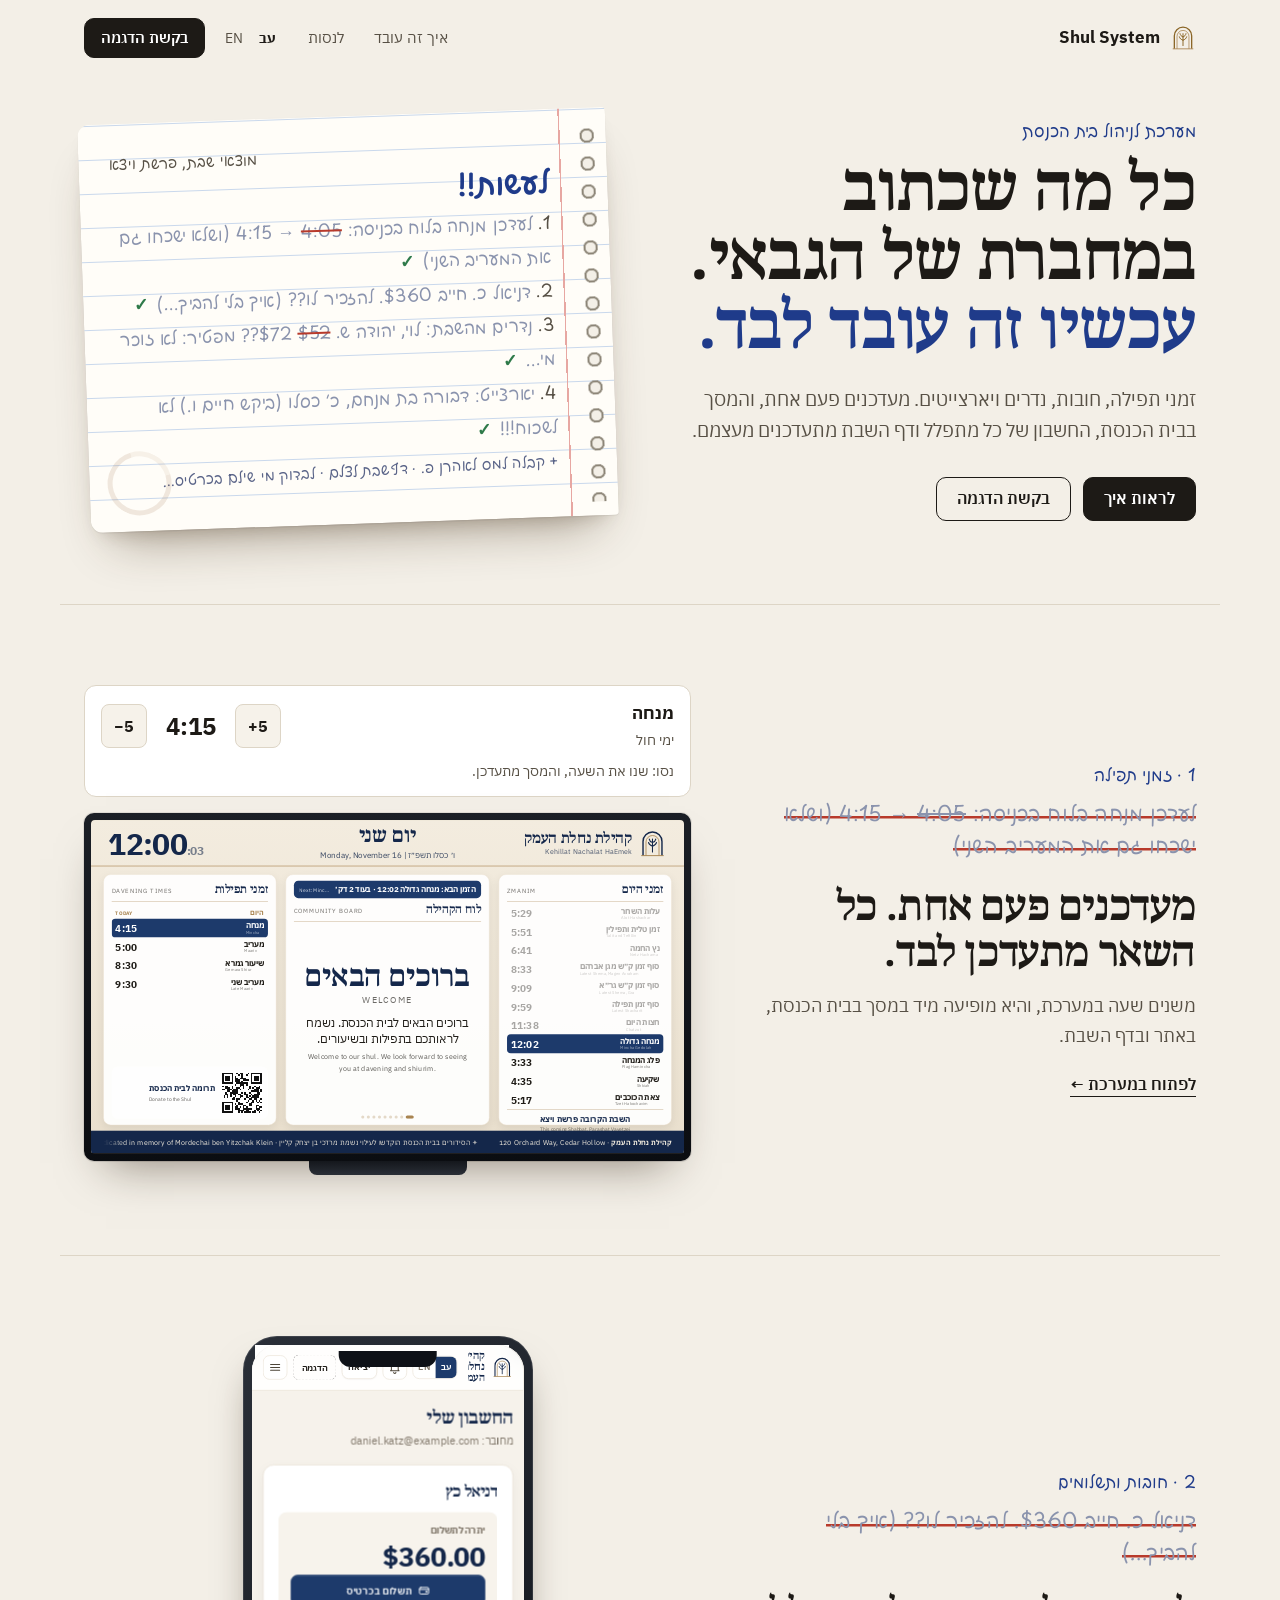
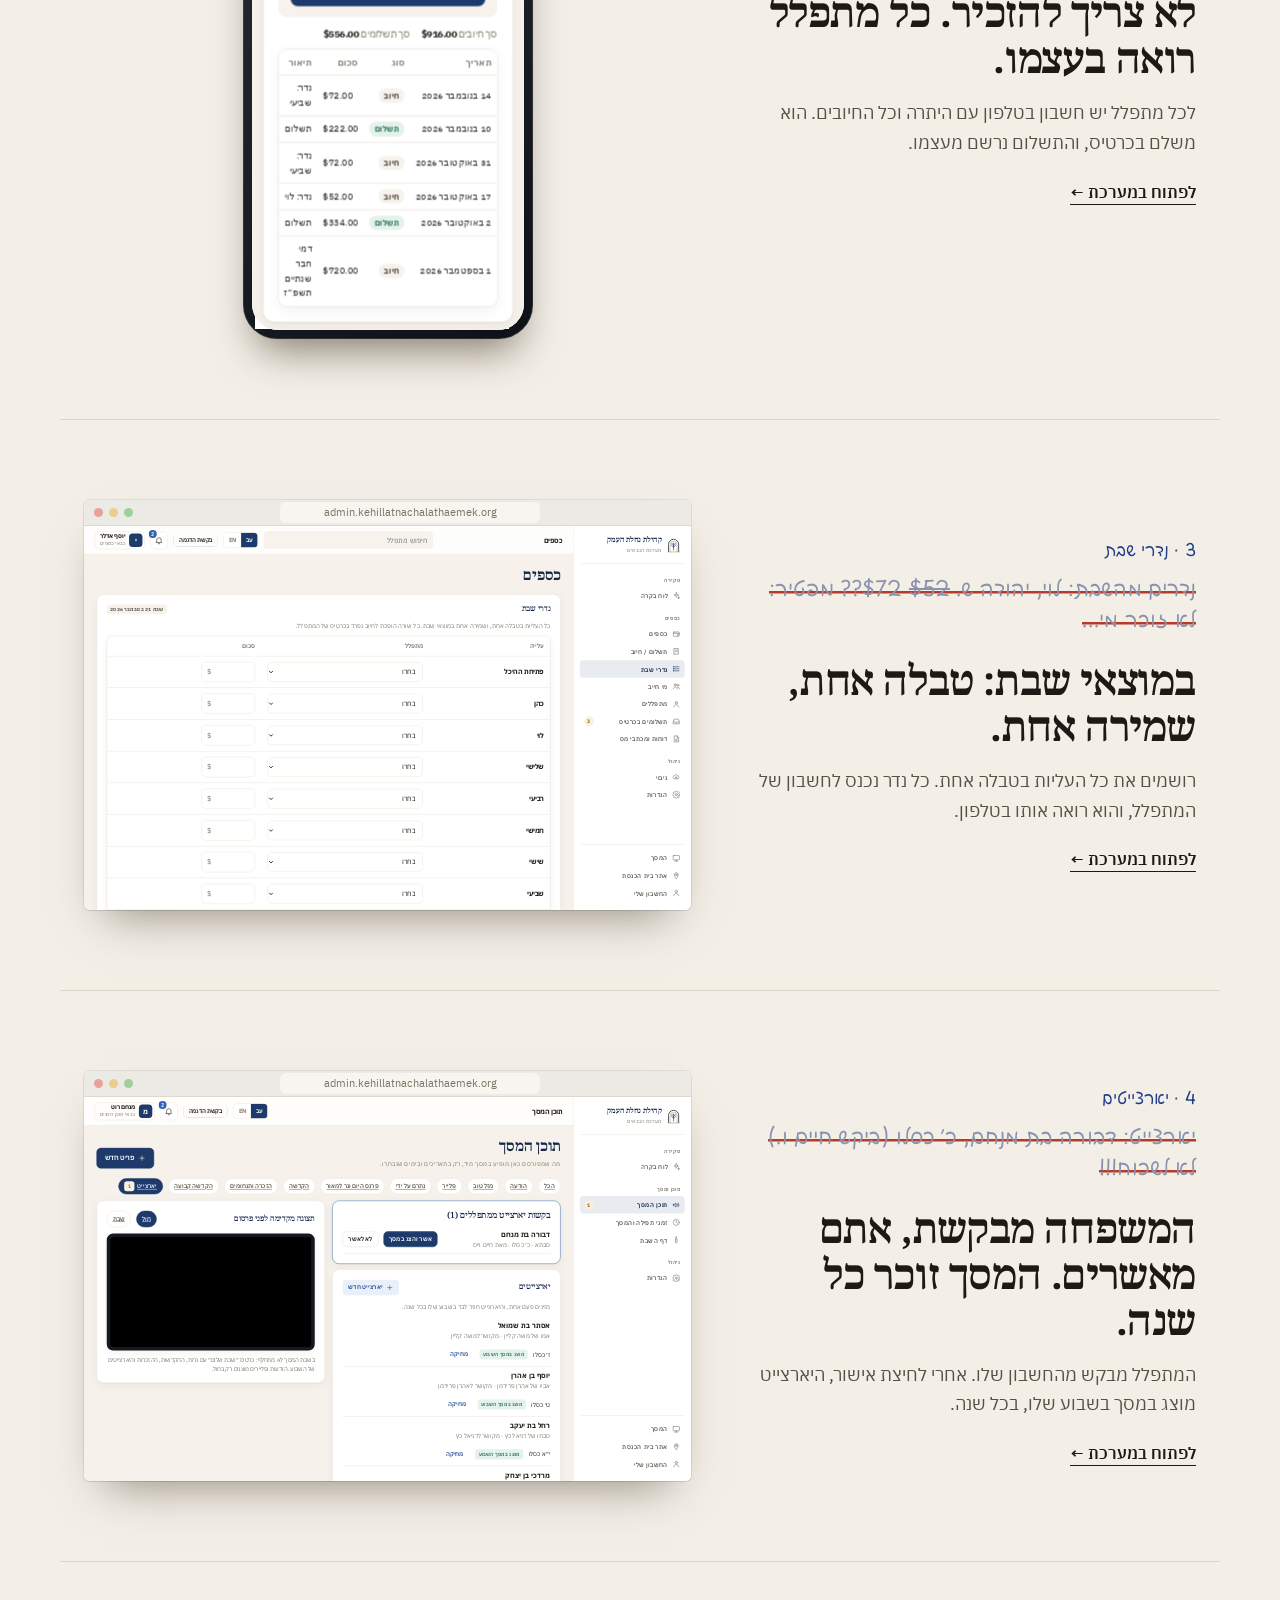
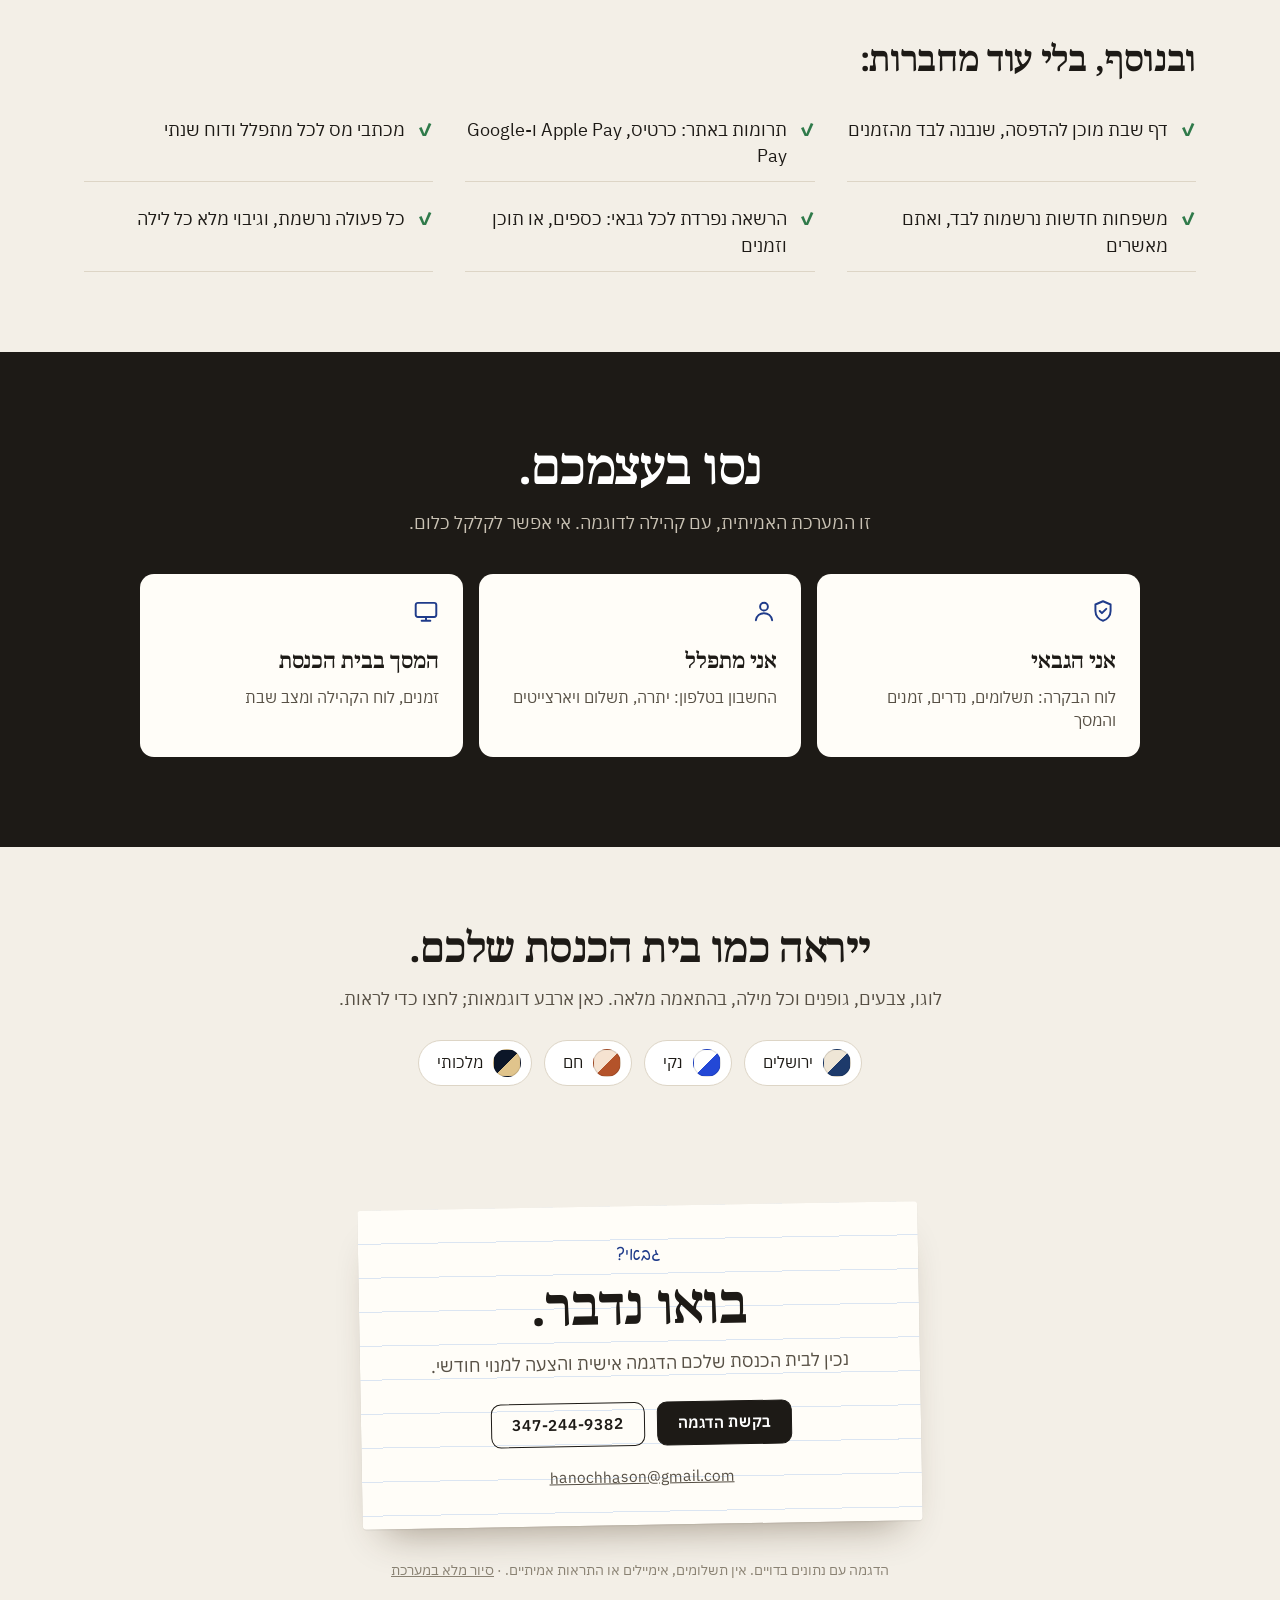
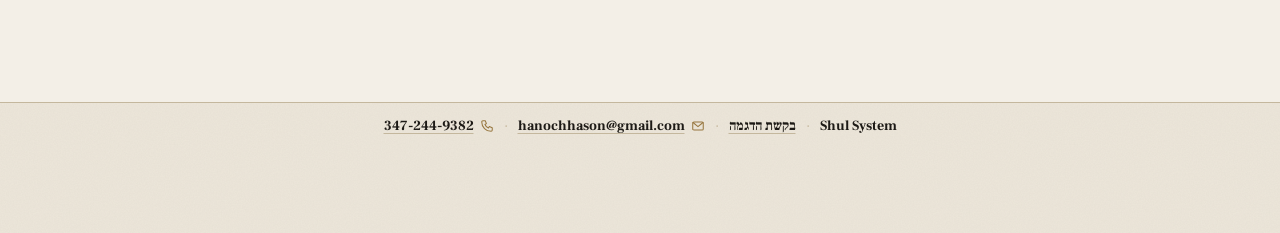
==== index.html @ 980cb2e7 "Simpler demo for a buyer: the gabbai's notebook - New home page (#/), replacing the board: the gabba" ====
<!doctype html>
<html lang="he" dir="rtl" data-theme="classic">
<head>
<meta charset="utf-8">
<meta name="viewport" content="width=device-width, initial-scale=1">
<title>Shul System | Shul management platform</title>
<meta name="description" content="Interactive demo of a shul management system: screen, davening times, Shabbat bulletin, donations, finance, members. Fictional data.">
<meta name="robots" content="noindex">
<link rel="icon" href="img/icon.svg" type="image/svg+xml">
<link rel="preconnect" href="https://fonts.googleapis.com">
<link rel="preconnect" href="https://fonts.gstatic.com" crossorigin>
<link href="https://fonts.googleapis.com/css2?family=Assistant:wght@300..800&family=Inter:wght@300..800&family=Bellefair&family=Frank+Ruhl+Libre:wght@400..800&family=Heebo:wght@300..800&family=Rubik:wght@400..800&family=IBM+Plex+Sans+Hebrew:wght@300;400;500;600;700&family=Noto+Serif+Hebrew:wght@400..800&family=Secular+One&family=Playpen+Sans+Hebrew:wght@400;600&family=Amatic+SC:wght@700&family=Karantina:wght@400;700&display=swap" rel="stylesheet">
<link rel="stylesheet" href="css/app.css">
<link rel="stylesheet" href="css/tv.css">
<link rel="stylesheet" href="css/experience.css">
<link rel="stylesheet" href="css/product.css">
<link rel="stylesheet" href="css/notebook.css">
<link rel="stylesheet" href="css/paper.css">
</head>
<body>
<div class="topstack">
  <header class="site-head" id="sitehead"></header>
</div>
<main id="app"></main>
<footer class="site-foot" id="sitefoot"></footer>
<div class="salesbar" id="salesbar"></div>
<div class="toasts" id="toasts" aria-live="polite"></div>
<div class="pushes" id="pushes" aria-live="polite"></div>
<div class="dock" id="dock" hidden></div>
<script src="js/core.js"></script>
<script src="js/seed.js"></script>
<script src="js/ui.js"></script>
<script src="js/presenter.js"></script>
<script src="js/sheet.js"></script>
<script src="js/tv.js"></script>
<script src="js/views-public.js"></script>
<script src="js/views-member.js"></script>
<script src="js/views-finance.js"></script>
<script src="js/views-gabbai.js"></script>
<script src="js/experience.js"></script>
<script src="js/notebook.js"></script>
<script>SHUL_UI.start();</script>
</body>
</html>
---- css/app.css ----
/* Shul system sales demo | one stylesheet, four example identities.
   The themes are only examples: every shul gets its own design.
   Colours, fonts, shapes and the TV look all come from the tokens below. */

/* ---- Jerusalem: warm stone, deep blue and brass, a modern serif for headings ---- */
:root, [data-theme="classic"] {
  --font-head: "Noto Serif Hebrew", "Frank Ruhl Libre", Georgia, serif;
  --font-body: "IBM Plex Sans Hebrew", "Assistant", "Segoe UI", Arial, sans-serif;
  --head-weight: 700;
  --head-track: -.01em;
  --radius-card: 16px;
  --radius-btn: 10px;
  --bg: #f6f2eb;
  --bg-tex: none;
  --hero: linear-gradient(180deg, #efe6d6 0%, #f6f2eb 100%);
  --hero-ink: #14274a;
  --hero-sub: #4d4639;
  --head-bg: rgba(255, 255, 255, .9);
  --head-ink: #14274a;
  --head-line: #e8e0d2;
  --surface: #ffffff;
  --surface-2: #f7f3ec;
  --ink: #1f1c17;
  --ink-soft: #4d4639;
  --muted: #80776a;
  --line: #ebe4d8;
  --primary: #1d3a6b;
  --primary-hover: #26487f;
  --on-primary: #ffffff;
  --title-ink: #14274a;
  --accent: #2f62b0;
  --accent-soft: #e9f0fa;
  --accent-ink: #224f94;
  --gold: #a88450;
  --gold-soft: #f4ecdd;
  --ok: #2f7a5a; --ok-soft: #e5f2eb;
  --warn: #96661a; --warn-soft: #faf0dc;
  --bad: #a3442b; --bad-soft: #f8e7e1;
  --shadow: 0 1px 2px rgba(40, 30, 10, .05), 0 6px 20px rgba(40, 30, 10, .05);
  --tv-font-head: "Noto Serif Hebrew", "Frank Ruhl Libre", Georgia, serif;
  --tv-bg: linear-gradient(180deg, #f3ecdf 0%, #e9dfcd 100%);
  --tv-tex: none;
  --tv-panel: rgba(255, 255, 255, .92);
  --tv-panel-border: 1px solid #e3d8c4;
  --tv-radius: 24px;
  --tv-ink: #1f1c17;
  --tv-head: #14274a;
  --tv-head-bg: transparent;
  --tv-head-ink: #14274a;
  --tv-accent: #2f62b0;
  --tv-hi: #1d3a6b;
  --tv-hi-ink: #ffffff;
  --tv-foot-bg: #14274a;
  --tv-foot-ink: #f3ecdf;
  color-scheme: light;
}

/* ---- Clear: crisp white, one strong blue, tight modern sans ---- */
[data-theme="modern"] {
  --font-head: "IBM Plex Sans Hebrew", "Heebo", Arial, sans-serif;
  --font-body: "IBM Plex Sans Hebrew", "Heebo", Arial, sans-serif;
  --head-weight: 700;
  --head-track: -.025em;
  --radius-card: 14px;
  --radius-btn: 10px;
  --bg: #f5f6f8;
  --bg-tex: none;
  --hero: #ffffff;
  --hero-ink: #0d1424;
  --hero-sub: #4b5468;
  --head-bg: rgba(255, 255, 255, .92);
  --head-ink: #0d1424;
  --head-line: #e6e8ee;
  --surface: #ffffff;
  --surface-2: #f3f5f9;
  --ink: #111827;
  --ink-soft: #374151;
  --muted: #6b7280;
  --line: #e5e7eb;
  --primary: #2348d6;
  --primary-hover: #3159ea;
  --on-primary: #ffffff;
  --title-ink: #0d1424;
  --accent: #2348d6;
  --accent-soft: #eef2fe;
  --accent-ink: #1d3cb8;
  --gold: #2348d6;
  --gold-soft: #eef2fe;
  --ok: #157f54; --ok-soft: #e7f6ef;
  --warn: #9a6100; --warn-soft: #fff4dd;
  --bad: #c03a2b; --bad-soft: #fdecea;
  --shadow: 0 1px 2px rgba(16, 24, 40, .05), 0 4px 14px rgba(16, 24, 40, .04);
  --tv-font-head: "IBM Plex Sans Hebrew", Arial, sans-serif;
  --tv-bg: #f3f5f9;
  --tv-tex: none;
  --tv-panel: #ffffff;
  --tv-panel-border: 1px solid #e5e7eb;
  --tv-radius: 22px;
  --tv-ink: #111827;
  --tv-head: #0d1424;
  --tv-head-bg: #ffffff;
  --tv-head-ink: #0d1424;
  --tv-accent: #2348d6;
  --tv-hi: #2348d6;
  --tv-hi-ink: #ffffff;
  --tv-foot-bg: #0d1424;
  --tv-foot-ink: #ffffff;
  color-scheme: light;
}

/* ---- Warm: sand and clay, rounded display headings, pill buttons ---- */
[data-theme="warm"] {
  --font-head: "Secular One", "Rubik", Arial, sans-serif;
  --font-body: "IBM Plex Sans Hebrew", "Rubik", Arial, sans-serif;
  --head-weight: 400;
  --head-track: 0;
  --radius-card: 22px;
  --radius-btn: 999px;
  --bg: #faf5ef;
  --bg-tex: none;
  --hero: linear-gradient(135deg, #f6e3d1 0%, #f1d2bb 100%);
  --hero-ink: #4a1f0e;
  --hero-sub: #6b4a3b;
  --head-bg: rgba(255, 251, 246, .92);
  --head-ink: #4a1f0e;
  --head-line: #efdfd0;
  --surface: #fffbf7;
  --surface-2: #f8ede2;
  --ink: #2b1d16;
  --ink-soft: #4f3a2f;
  --muted: #8a7062;
  --line: #f0e1d3;
  --primary: #b4532a;
  --primary-hover: #c66436;
  --on-primary: #ffffff;
  --title-ink: #4a1f0e;
  --accent: #c66436;
  --accent-soft: #fbe8da;
  --accent-ink: #9c4420;
  --gold: #d69a55;
  --gold-soft: #fbeedb;
  --ok: #3b7a4a; --ok-soft: #e7f2e6;
  --warn: #9a6416; --warn-soft: #fcf0d9;
  --bad: #a1391f; --bad-soft: #fae4dc;
  --shadow: 0 2px 6px rgba(110, 55, 20, .05), 0 12px 28px rgba(110, 55, 20, .07);
  --tv-font-head: "Secular One", "Rubik", Arial, sans-serif;
  --tv-bg: linear-gradient(180deg, #fbf0e6 0%, #f3dcc8 100%);
  --tv-tex: none;
  --tv-panel: #fffbf7;
  --tv-panel-border: 0 solid transparent;
  --tv-radius: 30px;
  --tv-ink: #2b1d16;
  --tv-head: #4a1f0e;
  --tv-head-bg: linear-gradient(100deg, #a54a25 0%, #c66436 100%);
  --tv-head-ink: #ffffff;
  --tv-accent: #c66436;
  --tv-hi: #b4532a;
  --tv-hi-ink: #ffffff;
  --tv-foot-bg: #4a1f0e;
  --tv-foot-ink: #fbf0e6;
  color-scheme: light;
}

/* ---- Royal: deep navy and champagne, an elegant serif ---- */
[data-theme="royal"] {
  --font-head: "Noto Serif Hebrew", "Bellefair", Georgia, serif;
  --font-body: "IBM Plex Sans Hebrew", "Assistant", Arial, sans-serif;
  --head-weight: 500;
  --head-track: 0;
  --radius-card: 12px;
  --radius-btn: 8px;
  --bg: #0c1628;
  --bg-tex: none;
  --hero: radial-gradient(900px 480px at 70% -10%, #1c3159 0%, #0e1b31 60%, #0b1527 100%);
  --hero-ink: #f1e3c1;
  --hero-sub: #cfd3dc;
  --head-bg: rgba(10, 19, 35, .94);
  --head-ink: #f1e3c1;
  --head-line: rgba(224, 196, 140, .25);
  --surface: #121f36;
  --surface-2: #172742;
  --ink: #eef0f4;
  --ink-soft: #cfd3dc;
  --muted: #9aa3b5;
  --line: #22334f;
  --primary: #e0c48c;
  --primary-hover: #ebd3a3;
  --on-primary: #0c1628;
  --title-ink: #f1e3c1;
  --accent: #e0c48c;
  --accent-soft: #1d2a42;
  --accent-ink: #ecd6a6;
  --gold: #e0c48c;
  --gold-soft: #1d2a42;
  --ok: #8fd4b2; --ok-soft: #15332b;
  --warn: #ecc77c; --warn-soft: #362d1b;
  --bad: #eaa98d; --bad-soft: #3a2822;
  --shadow: 0 1px 0 rgba(224, 196, 140, .08), 0 12px 30px rgba(0, 0, 0, .3);
  --tv-font-head: "Noto Serif Hebrew", Georgia, serif;
  --tv-bg: radial-gradient(1400px 800px at 50% -10%, #1c3159 0%, #0c182c 60%, #070f1d 100%);
  --tv-tex: none;
  --tv-panel: rgba(18, 31, 54, .88);
  --tv-panel-border: 1px solid rgba(224, 196, 140, .35);
  --tv-radius: 14px;
  --tv-ink: #eef0f4;
  --tv-head: #f1e3c1;
  --tv-head-bg: transparent;
  --tv-head-ink: #f1e3c1;
  --tv-accent: #e0c48c;
  --tv-hi: #e0c48c;
  --tv-hi-ink: #0c1628;
  --tv-foot-bg: #070f1d;
  --tv-foot-ink: #f1e3c1;
  color-scheme: dark;
}

* { box-sizing: border-box; }
html { -webkit-text-size-adjust: 100%; }
body {
  margin: 0; color: var(--ink); background: var(--bg) var(--bg-tex);
  font-family: var(--font-body); font-size: 16px; line-height: 1.55;
}
h1, h2, h3, .display { font-family: var(--font-head); font-weight: var(--head-weight); letter-spacing: var(--head-track); color: var(--title-ink); line-height: 1.2; margin: 0 0 .4em; }
h1 { font-size: clamp(28px, 4vw, 42px); }
h2 { font-size: clamp(22px, 2.6vw, 28px); }
h3 { font-size: 19px; }
a { color: var(--accent-ink); }
p { margin: 0 0 .8em; }
.muted { color: var(--muted); }
.small { font-size: 14px; }
.tiny { font-size: 12.5px; }
.num { font-variant-numeric: tabular-nums; direction: ltr; unicode-bidi: isolate; }
.hidden { display: none !important; }
.wrap { max-width: 1160px; margin: 0 auto; padding: 0 16px; }
.row { display: flex; gap: 12px; align-items: center; flex-wrap: wrap; }
.row.between { justify-content: space-between; }
.stack > * + * { margin-top: 12px; }
.grid { display: grid; gap: 16px; }
.g2 { grid-template-columns: repeat(auto-fit, minmax(300px, 1fr)); }
.g3 { grid-template-columns: repeat(auto-fit, minmax(240px, 1fr)); }
.g4 { grid-template-columns: repeat(auto-fit, minmax(200px, 1fr)); }
.spacer { flex: 1; }
.gold-line { height: 1px; background: linear-gradient(90deg, transparent, var(--gold), transparent); border: 0; margin: 18px 0; }

/* ---------- demo bar (demo navigation only) ---------- */
.topstack { position: sticky; top: 0; z-index: 60; }
.demobar {
  position: relative; background: #13161b; color: #e9edf2;
  font-size: 13.5px; border-bottom: 1px solid #2a2f37;
}
.demobar .wrap { display: flex; align-items: center; gap: 10px; flex-wrap: wrap; padding-top: 6px; padding-bottom: 6px; }
.demobar .tag { background: #f2c14e; color: #1d1a12; font-weight: 800; letter-spacing: .06em; padding: 2px 8px; border-radius: 6px; font-size: 12px; }
.demobar select, .demobar button {
  font: inherit; color: #e9edf2; background: #232831; border: 1px solid #3a414c; border-radius: 8px; padding: 4px 8px; cursor: pointer;
}
.demobar button:hover, .demobar select:hover { border-color: #6f7a89; }
.demobar .swatches { display: flex; gap: 6px; }
.demobar .sw { width: 22px; height: 22px; border-radius: 50%; border: 2px solid #3a414c; padding: 0; }
.demobar .sw[aria-pressed="true"] { border-color: #f2c14e; box-shadow: 0 0 0 2px rgba(242, 193, 78, .35); }
.demobar .custom { color: #f2c14e; background: transparent; border: 1px dashed #6b5a2c; }
.demobar label { display: flex; align-items: center; gap: 6px; color: #aab4c0; }
@media (max-width: 700px) { .demobar .hide-sm { display: none; } }

/* ---------- site header ---------- */
.site-head { background: var(--head-bg); border-bottom: 1px solid var(--head-line); position: relative; backdrop-filter: blur(8px); }
.site-head .wrap { display: flex; align-items: center; gap: 14px; min-height: 64px; }
.brand { display: flex; align-items: center; gap: 10px; text-decoration: none; color: var(--head-ink); }
.brand svg { width: 40px; height: 40px; flex: none; }
.brand b { font-family: var(--font-head); font-weight: var(--head-weight); font-size: 20px; display: block; line-height: 1.1; }
.brand small { display: block; color: var(--muted); font-size: 12px; letter-spacing: .02em; }
.nav { display: flex; gap: 4px; flex-wrap: wrap; }
.nav a { text-decoration: none; color: var(--ink-soft); padding: 8px 10px; border-radius: 10px; font-weight: 600; font-size: 15px; }
.nav a:hover, .nav a.on { background: var(--accent-soft); color: var(--accent-ink); }
.lang { display: inline-flex; border: 1px solid var(--line); border-radius: 999px; overflow: hidden; background: var(--surface); }
.lang button { border: 0; background: transparent; padding: 6px 11px; font: inherit; font-weight: 700; font-size: 13px; color: var(--muted); cursor: pointer; }
.lang button[aria-pressed="true"] { background: var(--primary); color: var(--on-primary); }
.menu-btn { display: none; }
.site-head .btn { white-space: nowrap; }
@media (max-width: 1180px) {
  .site-head .nav { display: none; position: absolute; top: 64px; inset-inline: 0; background: var(--surface); flex-direction: column; padding: 10px 16px; border-bottom: 1px solid var(--line); }
  .site-head.open .nav { display: flex; }
  .menu-btn { display: inline-flex; }
  .brand small { display: none; }
}
@media (max-width: 520px) { .brand b { font-size: 16px; } .brand svg { width: 32px; height: 32px; } .site-head .wrap { gap: 8px; } .site-head .btn.sm { padding: 5px 8px; } }

/* ---------- buttons, chips, badges ---------- */
.btn {
  display: inline-flex; align-items: center; justify-content: center; gap: 8px; font: inherit; font-weight: 700; font-size: 15px;
  border-radius: var(--radius-btn); padding: 10px 18px; border: 1px solid var(--line); background: var(--surface); color: var(--ink);
  cursor: pointer; text-decoration: none; transition: background .15s, border-color .15s, transform .05s; min-height: 42px;
}
.btn:hover { border-color: var(--accent); }
.btn:active { transform: translateY(1px); }
.btn.primary { background: var(--primary); border-color: var(--primary); color: var(--on-primary); }
.btn.primary:hover { background: var(--primary-hover); }
.btn.accent { background: var(--accent); border-color: var(--accent); color: #fff; }
.btn.soft { background: var(--accent-soft); border-color: transparent; color: var(--accent-ink); }
.btn.ghost { background: transparent; border-color: transparent; color: var(--accent-ink); }
.btn.ghost:hover { background: var(--accent-soft); }
.btn.warn { color: var(--bad); }
.btn.sm { min-height: 32px; padding: 5px 11px; font-size: 13.5px; border-radius: var(--radius-btn); }
.btn.lg { min-height: 56px; padding: 14px 22px; font-size: 17px; border-radius: var(--radius-btn); }
.btn.block { width: 100%; }
.btn[disabled] { opacity: .5; cursor: not-allowed; }
.icon-btn { width: 40px; height: 40px; border-radius: 12px; border: 1px solid var(--line); background: var(--surface); display: inline-grid; place-items: center; cursor: pointer; color: var(--ink-soft); position: relative; }
.icon-btn svg { width: 20px; height: 20px; }
.icon-btn .dot { position: absolute; top: -4px; inset-inline-end: -4px; background: var(--accent); color: #fff; border-radius: 999px; font-size: 11px; font-weight: 800; min-width: 18px; height: 18px; display: grid; place-items: center; padding: 0 4px; }
.chip { display: inline-flex; align-items: center; gap: 6px; border: 1px solid var(--line); background: var(--surface); padding: 6px 12px; border-radius: 999px; font: inherit; font-size: 14px; font-weight: 600; color: var(--ink-soft); cursor: pointer; }
.chip[aria-pressed="true"], .chip.on { background: var(--primary); color: var(--on-primary); border-color: var(--primary); }
.badge { display: inline-block; padding: 2px 9px; border-radius: 999px; font-size: 12.5px; font-weight: 700; background: var(--surface-2); color: var(--ink-soft); border: 1px solid var(--line); white-space: nowrap; }
.badge.ok { background: var(--ok-soft); color: var(--ok); border-color: transparent; }
.badge.warn { background: var(--warn-soft); color: var(--warn); border-color: transparent; }
.badge.bad { background: var(--bad-soft); color: var(--bad); border-color: transparent; }
.badge.accent { background: var(--accent-soft); color: var(--accent-ink); border-color: transparent; }

/* ---------- cards, tiles ---------- */
.card { background: var(--surface); border: 1px solid var(--line); border-radius: var(--radius-card); padding: 20px; box-shadow: var(--shadow); }
.card.flat { box-shadow: none; }
.card h3 { margin-bottom: .5em; }
.card-head { display: flex; align-items: center; justify-content: space-between; gap: 10px; margin-bottom: 12px; flex-wrap: wrap; }
.card-head h2, .card-head h3 { margin: 0; }
.eyebrow { text-transform: uppercase; letter-spacing: .14em; font-size: 12px; font-weight: 800; color: var(--gold); }
.tile { display: flex; gap: 14px; align-items: flex-start; text-decoration: none; color: inherit; background: var(--surface); border: 1px solid var(--line); border-radius: var(--radius-card); padding: 18px; box-shadow: var(--shadow); transition: border-color .15s, transform .15s; cursor: pointer; }
.tile:hover { border-color: var(--accent); transform: translateY(-2px); }
.tile .ic { width: 46px; height: 46px; border-radius: 14px; background: var(--accent-soft); color: var(--accent-ink); display: grid; place-items: center; flex: none; }
.tile .ic svg { width: 24px; height: 24px; }
.tile b { display: block; font-size: 17px; color: var(--title-ink); }
.tile span { color: var(--muted); font-size: 14px; }
.tile .count { margin-inline-start: auto; }
.stat { background: var(--surface); border: 1px solid var(--line); border-radius: var(--radius-card); padding: 16px; }
.stat .k { color: var(--muted); font-size: 13.5px; font-weight: 600; }
.stat .v { font-size: 28px; font-weight: 800; color: var(--title-ink); font-variant-numeric: tabular-nums; }
.alert { display: flex; gap: 12px; align-items: center; border-radius: 14px; padding: 12px 14px; background: var(--accent-soft); color: var(--accent-ink); border: 1px solid transparent; flex-wrap: wrap; }
.alert.warn { background: var(--warn-soft); color: var(--warn); }
.alert.ok { background: var(--ok-soft); color: var(--ok); }
.alert b { font-weight: 800; }

/* ---------- forms ---------- */
.field { display: flex; flex-direction: column; gap: 5px; }
.field > span, .field > label { font-weight: 700; font-size: 14px; color: var(--ink-soft); }
input, select, textarea {
  font: inherit; color: var(--ink); background: var(--surface); border: 1px solid var(--line); border-radius: 11px; padding: 10px 12px; min-height: 44px; width: 100%;
}
textarea { min-height: 90px; resize: vertical; }
input:focus, select:focus, textarea:focus, .btn:focus-visible, .chip:focus-visible { outline: 2px solid var(--accent); outline-offset: 1px; border-color: var(--accent); }
input[type="checkbox"], input[type="radio"] { width: 18px; height: 18px; min-height: 0; accent-color: var(--primary); }
input[type="range"] { padding: 0; min-height: 0; accent-color: var(--primary); }
.check { display: flex; gap: 10px; align-items: flex-start; font-size: 15px; cursor: pointer; }
.check input { margin-top: 3px; flex: none; }
.form-grid { display: grid; grid-template-columns: repeat(auto-fit, minmax(200px, 1fr)); gap: 12px; }
.err { color: var(--bad); font-size: 14px; font-weight: 600; }
.ltr { direction: ltr; text-align: left; }

/* ---------- tables ---------- */
.table-wrap { overflow-x: auto; border: 1px solid var(--line); border-radius: 14px; background: var(--surface); }
table { width: 100%; border-collapse: collapse; font-size: 15px; }
th, td { padding: 10px 12px; text-align: start; border-bottom: 1px solid var(--line); vertical-align: middle; }
th { font-size: 13px; color: var(--muted); font-weight: 700; background: var(--surface-2); white-space: nowrap; }
tr:last-child td { border-bottom: 0; }
tr.click { cursor: pointer; }
tr.click:hover td { background: var(--accent-soft); }
tr.voided td { color: var(--muted); text-decoration: line-through; }
.amt-pos { color: var(--ok); font-weight: 700; }
.amt-neg { color: var(--ink); font-weight: 700; }

/* ---------- tabs ---------- */
.tabs { display: flex; gap: 6px; flex-wrap: wrap; border-bottom: 1px solid var(--line); margin-bottom: 18px; }
.tabs a, .tabs button { border: 0; background: transparent; font: inherit; font-weight: 700; color: var(--muted); padding: 10px 14px; border-bottom: 3px solid transparent; text-decoration: none; cursor: pointer; }
.tabs .on { color: var(--title-ink); border-bottom-color: var(--accent); }

/* ---------- page parts ---------- */
main { min-height: 70vh; }
.page { padding-top: 28px; padding-bottom: 60px; }
.page-head { display: flex; align-items: flex-end; justify-content: space-between; gap: 12px; flex-wrap: wrap; margin-bottom: 18px; }
.page-head h1 { margin: 0; }
.crumbs { font-size: 14px; color: var(--muted); margin-bottom: 4px; }
.crumbs a { color: var(--muted); }
.hero { background: var(--hero); border-bottom: 1px solid var(--line); position: relative; overflow: hidden; }
.hero::after { content: ""; position: absolute; inset: 0; background: var(--bg-tex); opacity: .9; pointer-events: none; }
.hero .wrap { position: relative; z-index: 1; padding-top: 64px; padding-bottom: 64px; display: grid; grid-template-columns: 1.3fr 1fr; gap: 32px; align-items: center; }
.hero h1 { font-size: clamp(32px, 5vw, 56px); color: var(--hero-ink); }
.hero .eyebrow { color: var(--hero-ink); opacity: .8; }
.hero .hero-meta { color: var(--hero-sub); }
.hero .lead { font-size: 19px; color: var(--hero-sub); max-width: 36em; }
@media (max-width: 860px) { .hero .wrap { grid-template-columns: 1fr; padding-top: 40px; padding-bottom: 40px; } }
.section { padding: 48px 0; }
.section-title { text-align: center; margin-bottom: 26px; }
.custom-band { background: var(--primary); color: var(--on-primary); border-radius: var(--radius-card); padding: 28px; display: grid; grid-template-columns: auto 1fr auto; gap: 22px; align-items: center; }
.custom-band h2 { color: var(--on-primary); margin: 0 0 6px; }
.custom-band p { margin: 0; opacity: .92; }
.custom-band .ic { width: 64px; height: 64px; border-radius: 18px; background: rgba(255, 255, 255, .12); display: grid; place-items: center; }
.custom-band .ic svg { width: 34px; height: 34px; }
.custom-band .en { opacity: .8; font-size: 15px; margin-top: 6px; }
.custom-band .btn { background: var(--surface); color: var(--primary); border-color: transparent; }
@media (max-width: 760px) { .custom-band { grid-template-columns: 1fr; } }
.timecard { background: var(--surface); border: 1px solid var(--line); border-radius: var(--radius-card); padding: 22px; box-shadow: var(--shadow); }
.timecard .tline { display: flex; justify-content: space-between; padding: 9px 0; border-bottom: 1px dashed var(--line); font-size: 16px; }
.timecard .tline:last-child { border-bottom: 0; }
.timecard .tline b { font-variant-numeric: tabular-nums; }
.timecard .big { text-align: center; padding: 6px 0 14px; }
.timecard .big .v { font-size: 40px; font-weight: var(--head-weight); color: var(--title-ink); font-family: var(--font-head); }
.site-foot { border-top: 1px solid var(--line); background: var(--surface); padding: 28px 0; color: var(--muted); font-size: 14px; }
.site-foot .wrap { display: flex; gap: 16px; justify-content: space-between; flex-wrap: wrap; align-items: center; }

/* ---------- modal, toast, push, bell ---------- */
.modal-back { position: fixed; inset: 0; background: rgba(10, 16, 24, .5); z-index: 200; display: grid; place-items: center; padding: 16px; animation: fade .15s; }
.modal { background: var(--surface); color: var(--ink); border-radius: var(--radius-card); max-width: 560px; width: 100%; max-height: calc(100vh - 32px); overflow: auto; padding: 24px; box-shadow: 0 30px 80px rgba(0, 0, 0, .35); }
.modal.wide { max-width: 820px; }
.modal h2 { margin-top: 0; }
.modal .actions { display: flex; gap: 10px; justify-content: flex-end; margin-top: 18px; flex-wrap: wrap; }
@keyframes fade { from { opacity: 0; } to { opacity: 1; } }
.toasts { position: fixed; bottom: 18px; inset-inline-start: 50%; transform: translateX(-50%); z-index: 300; display: flex; flex-direction: column; gap: 8px; align-items: center; width: min(560px, calc(100% - 32px)); }
[dir="rtl"] .toasts { transform: translateX(50%); }
.toast { background: #1b222c; color: #f3f6f9; border-radius: 14px; padding: 12px 16px; display: flex; gap: 12px; align-items: center; box-shadow: 0 12px 30px rgba(0, 0, 0, .3); animation: up .2s; width: 100%; }
.toast button { background: transparent; color: #9fd0f5; border: 0; font: inherit; font-weight: 800; cursor: pointer; padding: 4px 6px; }
@keyframes up { from { transform: translateY(10px); opacity: 0; } to { transform: none; opacity: 1; } }
.pushes { position: fixed; top: 110px; inset-inline-end: 16px; z-index: 310; display: flex; flex-direction: column; gap: 10px; width: min(360px, calc(100% - 32px)); }
.push { background: rgba(250, 250, 252, .97); color: #1b1f25; border-radius: 18px; padding: 12px 14px; box-shadow: 0 16px 40px rgba(0, 0, 0, .25); display: grid; grid-template-columns: 38px 1fr; gap: 10px; animation: slide .3s; border: 1px solid rgba(0, 0, 0, .06); }
.push .app { width: 38px; height: 38px; border-radius: 10px; background: #0e2c4c; display: grid; place-items: center; }
.push .app svg { width: 26px; height: 26px; }
.push .t { font-weight: 800; font-size: 14px; display: flex; justify-content: space-between; gap: 8px; }
.push .t small { font-weight: 600; color: #7a808a; }
.push .b { font-size: 14px; }
.push .who { font-size: 11.5px; color: #7a808a; margin-top: 2px; }
@keyframes slide { from { transform: translateY(-16px); opacity: 0; } to { transform: none; opacity: 1; } }
.bellpop { position: absolute; top: 48px; inset-inline-end: 0; width: min(360px, 92vw); background: var(--surface); border: 1px solid var(--line); border-radius: 16px; box-shadow: var(--shadow); z-index: 80; padding: 10px; }
.bellpop .it { padding: 10px; border-radius: 10px; font-size: 14.5px; display: flex; gap: 10px; }
.bellpop .it.unread { background: var(--accent-soft); }
.bellpop .it time { color: var(--muted); font-size: 12px; display: block; }
.rel { position: relative; }

/* ---------- finance specifics ---------- */
.member-pick { max-height: 260px; overflow: auto; border: 1px solid var(--line); border-radius: 12px; }
.member-pick button { display: flex; justify-content: space-between; width: 100%; border: 0; border-bottom: 1px solid var(--line); background: var(--surface); padding: 10px 12px; font: inherit; cursor: pointer; text-align: start; color: var(--ink); }
.member-pick button:hover, .member-pick button.on { background: var(--accent-soft); }
.balbox { display: flex; gap: 14px; align-items: center; background: var(--surface-2); border-radius: 14px; padding: 12px 16px; flex-wrap: wrap; }
.balbox .arrow { color: var(--muted); }
.balbox b { font-size: 22px; font-variant-numeric: tabular-nums; }
.credit { color: var(--ok); font-weight: 800; }
.big-actions { display: grid; grid-template-columns: repeat(auto-fit, minmax(200px, 1fr)); gap: 12px; }
.big-actions .btn { min-height: 84px; font-size: 18px; flex-direction: column; gap: 6px; }
.big-actions .btn svg { width: 28px; height: 28px; }

/* ---------- donate ---------- */
.donate-wrap { max-width: 640px; margin: 0 auto; }
.amounts { display: grid; grid-template-columns: repeat(4, 1fr); gap: 10px; }
.amounts .chip { justify-content: center; padding: 14px 6px; font-size: 18px; font-weight: 800; border-radius: 14px; }
.wallets { display: grid; grid-template-columns: 1fr 1fr; gap: 10px; }
.wallet-btn { min-height: 50px; border-radius: 12px; border: 0; font: inherit; font-weight: 700; font-size: 17px; cursor: pointer; display: flex; align-items: center; justify-content: center; gap: 6px; }
.wallet-btn.apple { background: #000; color: #fff; }
.wallet-btn.google { background: #fff; color: #3c4043; border: 1px solid #dadce0; }
.divider { display: flex; align-items: center; gap: 10px; color: var(--muted); font-size: 13px; margin: 14px 0; }
.divider::before, .divider::after { content: ""; flex: 1; height: 1px; background: var(--line); }
.lock { display: flex; gap: 8px; align-items: center; color: var(--muted); font-size: 13.5px; }
.lock svg { width: 16px; height: 16px; flex: none; }
.paysheet { position: fixed; inset: 0; z-index: 250; background: rgba(0, 0, 0, .45); display: flex; align-items: flex-end; justify-content: center; }
.paysheet .sheet { background: #f2f2f7; color: #111; width: min(440px, 100%); border-radius: 18px 18px 0 0; padding: 18px; animation: up .25s; }
.paysheet .sheet .line { display: flex; justify-content: space-between; padding: 10px 0; border-bottom: 1px solid #ddd; font-size: 15px; }

/* ---------- Shabbat sheet (printable) ---------- */
.sheet-page { width: 100%; max-width: 560px; aspect-ratio: 8.5 / 11; margin: 0 auto; background: #fffdf8; color: #1f1b14; border: 1px solid #e2d7c2; box-shadow: var(--shadow); position: relative; padding: 5.5cqw 7cqw; display: flex; flex-direction: column; font-family: "Frank Ruhl Libre", Georgia, serif; overflow: hidden; container-type: inline-size; }
.sheet-wrap { container-type: inline-size; width: 100%; max-width: 560px; margin: 0 auto; }
.sheet-page::before { content: ""; position: absolute; inset: 2.4cqw; border: 1px solid #c9ad7a; border-radius: 4px; pointer-events: none; }
.sheet-page::after { content: ""; position: absolute; inset: 3.3cqw; border: 1px solid rgba(201, 173, 122, .45); border-radius: 3px; pointer-events: none; }
.sheet-page.clean::before, .sheet-page.clean::after { display: none; }
.sheet-page .sh-top { text-align: center; }
.sheet-page .sh-top svg { width: 7cqw; height: 7cqw; }
.sheet-page .sh-shul { font-size: 2.4cqw; letter-spacing: .04em; color: #6b5a3c; }
.sheet-page .sh-title { font-size: 5.6cqw; font-weight: 700; color: #0e2c4c; margin: 0; line-height: 1.15; }
.sheet-page .sh-par { font-size: 2.6cqw; color: #6b5a3c; line-height: 1.35; }
.sheet-page .sh-day { margin-top: 2cqw; font-weight: 700; color: #0e2c4c; border-bottom: 1px solid #c9ad7a; padding-bottom: .4cqw; font-size: 2.8cqw; display: flex; justify-content: space-between; }
.sheet-page .sh-row { display: flex; justify-content: space-between; align-items: baseline; padding: .55cqw 0; font-size: 2.75cqw; line-height: 1.35; border-bottom: 1px dotted #d9ccb2; gap: 8px; }
.sheet-page .sh-row .en { font-family: "Assistant", sans-serif; font-size: 1.9cqw; color: #7d6d52; margin-inline-start: 1.4cqw; }
.sheet-page .sh-row b { font-family: "Assistant", sans-serif; font-size: 3cqw; font-variant-numeric: tabular-nums; }
.sheet-page .sh-row.star b { color: #0e2c4c; font-size: 3.4cqw; }
.sheet-page .sh-note { margin-top: auto; text-align: center; font-size: 2.4cqw; color: #6b5a3c; padding-top: 1.5cqw; }
.sheet-edit-row { display: grid; grid-template-columns: auto 1fr 140px auto; gap: 8px; align-items: center; padding: 8px 0; border-bottom: 1px solid var(--line); }
.sheet-edit-row.off { opacity: .45; }
.sheet-edit-row .src { font-size: 12px; color: var(--muted); }
.sheet-edit-row .sugg { color: var(--muted); }
.sheet-edit-row .changed { color: var(--accent-ink); font-weight: 700; font-size: 12px; }
@media (max-width: 560px) { .sheet-edit-row { grid-template-columns: auto 1fr 130px; } .sheet-edit-row .acts { grid-column: 1 / -1; } }

/* ---------- TV preview frame ---------- */
.tv-frame { position: relative; width: 100%; aspect-ratio: 16 / 9; border-radius: 14px; overflow: hidden; border: 8px solid #15191f; background: #000; box-shadow: var(--shadow); }
.tv-frame iframe { position: absolute; inset: 0; width: 100%; height: 100%; border: 0; }

@media print {
  body { background: #fff !important; }
  body * { visibility: hidden; }
  .print-area, .print-area * { visibility: visible; }
  .print-area { position: absolute; inset: 0; margin: 0 !important; box-shadow: none !important; border: 0 !important; max-width: none !important; }
  .demobar, .site-head, .toasts, .pushes { display: none !important; }
}
.nowrap { white-space: nowrap; }

/* ---------- theme personalities beyond the tokens ---------- */
#app > * { animation: pageIn .28s ease both; }
@keyframes pageIn { from { opacity: 0; transform: translateY(6px); } to { opacity: 1; transform: none; } }
body.bare #app > * { animation: none; }

/* ---------- customization presentation ---------- */
.demobar .theme-name { color: #f2c14e; font-weight: 700; }
.demobar .custom { font-weight: 700; }
.brand-band { background: var(--surface); border-bottom: 1px solid var(--line); position: relative; overflow: hidden; }
.brand-band::before { content: ""; position: absolute; inset: 0; background: linear-gradient(90deg, transparent, color-mix(in srgb, var(--gold) 14%, transparent), transparent); pointer-events: none; }
.brand-band .wrap { position: relative; padding-top: 34px; padding-bottom: 34px; display: grid; grid-template-columns: 1fr 1.25fr; gap: 28px; align-items: center; }
.brand-band .tagline { font-family: var(--font-head); font-weight: var(--head-weight); color: var(--title-ink); font-size: clamp(30px, 4.4vw, 50px); line-height: 1.08; margin: 6px 0 4px; letter-spacing: var(--head-track); }
.brand-band .tagline-2 { font-family: var(--font-head); color: var(--gold); font-size: clamp(18px, 2.2vw, 24px); margin-bottom: 10px; }
.brand-band p { color: var(--ink-soft); margin: 0 0 14px; max-width: 34em; }
.demo-chip { display: inline-block; font-size: 11.5px; font-weight: 800; letter-spacing: .08em; text-transform: uppercase; background: #f2c14e; color: #1d1a12; border-radius: 6px; padding: 2px 8px; }
@media (max-width: 900px) { .brand-band .wrap { grid-template-columns: 1fr; } }
.theme-pick { display: grid; grid-template-columns: repeat(2, 1fr); gap: 10px; }
.theme-card { display: grid; grid-template-columns: 44px 1fr; grid-template-rows: auto auto; column-gap: 12px; text-align: start; align-items: center; background: var(--surface); color: var(--ink); border: 1px solid var(--line); border-radius: var(--radius-card); padding: 12px; cursor: pointer; font: inherit; transition: border-color .15s, transform .15s, box-shadow .15s; }
.theme-card:hover { transform: translateY(-2px); border-color: var(--accent); }
.theme-card[aria-pressed="true"] { border-color: var(--primary); box-shadow: 0 0 0 2px var(--primary); }
.theme-card .sw-big { grid-row: 1 / 3; width: 44px; height: 44px; border-radius: 12px; border: 1px solid rgba(0, 0, 0, .12); }
.theme-card b { font-size: 15px; color: var(--title-ink); }
.theme-card small { color: var(--muted); font-size: 12.5px; line-height: 1.35; }
@media (max-width: 520px) { .theme-pick { grid-template-columns: 1fr; } }
.custom-grid { display: grid; grid-template-columns: repeat(auto-fit, minmax(210px, 1fr)); gap: 12px; }
.custom-item { display: flex; gap: 12px; align-items: flex-start; background: var(--surface-2); border-radius: var(--radius-card); padding: 14px; }
.custom-item .ic { width: 38px; height: 38px; flex: none; border-radius: 10px; background: var(--accent-soft); color: var(--accent-ink); display: grid; place-items: center; }
.custom-item .ic svg { width: 20px; height: 20px; }
.custom-item b { display: block; color: var(--title-ink); }
.custom-item span { color: var(--muted); font-size: 14px; }
.custom-note { display: flex; gap: 10px; align-items: center; border: 1px dashed var(--gold); border-radius: var(--radius-card); padding: 10px 14px; color: var(--ink-soft); font-size: 14px; background: color-mix(in srgb, var(--gold) 7%, transparent); }
.custom-note svg { width: 18px; height: 18px; color: var(--gold); flex: none; }
.custom-note button { margin-inline-start: auto; }
@media (max-width: 520px) { #acctBtn .nm { display: none; } .brand b { font-size: 15px; max-width: 120px; } .lang button { padding: 6px 8px; } .icon-btn { width: 36px; height: 36px; } }
.icon-btn[disabled] { opacity: .35; cursor: default; }
---- css/tv.css ----
/* Shul system sales demo | TV screen. A fixed 1920x1080 board, scaled to fit. */
body.bare { background: #000; overflow: hidden; }
.tv-host { position: fixed; inset: 0; background: #000; direction: rtl; overflow: hidden; }
.tv-stage {
  position: absolute; left: 50%; top: 50%; width: 1920px; height: 1080px; transform-origin: 50% 50%;
  background: var(--tv-bg); color: var(--tv-ink); font-family: var(--font-body);
  display: grid; grid-template-rows: 150px 1fr 74px; overflow: hidden;
}
.tv-stage::before { content: ""; position: absolute; inset: 0; background: var(--tv-tex); opacity: .8; pointer-events: none; }
.tv-stage > * { position: relative; }
.tv-stage .en { direction: ltr; font-family: var(--font-body); }

.tv-head { display: grid; grid-template-columns: 560px minmax(0, 1fr) 560px; align-items: center; padding: 0 56px; border-bottom: 2px solid var(--gold); background: var(--tv-head-bg); }
.tv-brand { display: flex; gap: 20px; align-items: center; color: var(--tv-head-ink); }
.tv-brand svg { width: 92px; height: 92px; }
.tv-brand .he { font-family: var(--tv-font-head); font-size: 46px; font-weight: 700; line-height: 1.05; }
.tv-brand .en { font-size: 22px; opacity: .75; letter-spacing: .04em; text-align: right; }
.tv-title { text-align: center; }
.tv-title .he { font-family: var(--tv-font-head); font-size: 64px; font-weight: 700; color: var(--tv-head-ink); line-height: 1.05; }
.tv-title .sub { font-size: 26px; opacity: .85; margin-top: 4px; color: var(--tv-head-ink); }
.tv-clock { justify-self: end; direction: ltr; font-size: 96px; font-weight: 800; color: var(--tv-head-ink); font-variant-numeric: tabular-nums; letter-spacing: -.02em; }
.tv-clock small { font-size: 40px; opacity: .55; font-weight: 700; }

.tv-cols { display: grid; grid-template-columns: 560px minmax(0, 1fr) 560px; gap: 30px; padding: 26px 40px 18px; min-height: 0; }
.tv-col, .tv-center { background: var(--tv-panel); border: var(--tv-panel-border); border-radius: var(--tv-radius); padding: 20px 26px; display: flex; flex-direction: column; min-height: 0; box-shadow: 0 10px 30px rgba(0, 0, 0, .08); }
.tv-ch { display: flex; justify-content: space-between; align-items: baseline; border-bottom: 1.5px solid var(--gold); padding-bottom: 8px; margin-bottom: 8px; }
.tv-ch .he { font-family: var(--tv-font-head); font-size: 36px; font-weight: 700; color: var(--tv-head); }
.tv-ch .en { font-size: 20px; opacity: .65; text-transform: uppercase; letter-spacing: .12em; }
.tv-ch.center { margin-top: 6px; }
.tv-zrow { display: flex; justify-content: space-between; align-items: center; padding: 3px 12px; border-radius: 12px; }
.tv-zrow .he { font-size: 25px; font-weight: 700; line-height: 1.12; }
.tv-zrow .en { font-size: 14px; opacity: .6; line-height: 1.1; }
.compact .tv-zrow { padding: 1px 12px; }
.compact .tv-zrow .he { font-size: 22px; }
.compact .tv-zrow .en { font-size: 12px; }
.compact .tv-zrow .t { font-size: 28px; }
.compact .tv-ch { margin-bottom: 2px; }
.tv-zrow .t { font-size: 34px; font-weight: 800; direction: ltr; font-variant-numeric: tabular-nums; }
.tv-zrow.past { opacity: .38; }
.tv-zrow.next { background: var(--tv-hi); color: var(--tv-hi-ink); }
.tv-sblock { margin-top: auto; border-top: 1.5px solid var(--gold); padding-top: 8px; }
.tv-sbt { display: flex; flex-direction: column; padding: 0 12px 4px; }
.tv-sbt .he { font-family: var(--tv-font-head); font-size: 28px; font-weight: 700; color: var(--tv-head); }
.tv-sbt .en { font-size: 16px; opacity: .65; }
.tv-parline { margin-top: auto; text-align: center; padding: 10px; border-top: 1px solid color-mix(in srgb, var(--gold) 60%, transparent); display: flex; flex-direction: column; }
.tv-parline .he { font-size: 26px; color: var(--tv-head); font-weight: 700; }
.tv-parline .en { font-size: 16px; opacity: .65; }

.tv-pgroup { display: flex; justify-content: space-between; align-items: baseline; margin: 8px 12px 2px; color: var(--gold); font-weight: 800; }
.tv-pgroup .he { font-size: 24px; }
.tv-pgroup .en { font-size: 15px; letter-spacing: .1em; text-transform: uppercase; }
.tv-prayers { overflow: hidden; }
.tv-empty { padding: 10px 12px; opacity: .6; font-size: 20px; }
.tv-slot { margin-top: auto; padding-top: 10px; }
.tv-qrcard { display: flex; gap: 18px; align-items: center; background: color-mix(in srgb, var(--surface) 70%, transparent); border-radius: 18px; padding: 14px; }
.tv-qrcard .he { font-size: 26px; font-weight: 800; color: var(--tv-head); }
.tv-qrcard .en { font-size: 16px; opacity: .7; }
.tv-qr { width: 140px; height: 140px; border-radius: 10px; flex: none; }

.tv-chips { display: flex; gap: 10px; justify-content: center; flex-wrap: wrap; margin-bottom: 8px; }
.tv-chips span { background: color-mix(in srgb, var(--gold) 20%, transparent); border: 1px solid var(--gold); color: var(--tv-ink); border-radius: 999px; padding: 4px 18px; font-size: 20px; font-weight: 700; }
.tv-next { background: var(--tv-hi); color: var(--tv-hi-ink); border-radius: 14px; padding: 8px 18px; display: flex; justify-content: space-between; align-items: baseline; margin-bottom: 4px; }
.tv-next .he { font-size: 25px; font-weight: 800; white-space: nowrap; }
.tv-next .en { white-space: nowrap; }
.tv-next .en { font-size: 17px; opacity: .85; }
.tv-board { flex: 1; min-height: 0; display: flex; flex-direction: column; position: relative; overflow: hidden; }
.tv-bwrap { flex: 1; display: flex; flex-direction: column; justify-content: center; animation: tvIn .8s ease; min-height: 0; }
@keyframes tvIn { from { opacity: 0; transform: translateY(14px); } to { opacity: 1; transform: none; } }
.tv-bhead { display: flex; justify-content: center; gap: 16px; align-items: baseline; margin: 6px 0 12px; }
.tv-bhead .he { font-family: var(--tv-font-head); font-size: 40px; font-weight: 700; color: var(--tv-head); }
.tv-bhead .en { font-size: 20px; opacity: .6; letter-spacing: .1em; text-transform: uppercase; }
.tv-list { display: flex; flex-direction: column; gap: 14px; }
.tv-li { border-inline-start: 4px solid var(--tv-accent); padding: 6px 18px; background: color-mix(in srgb, var(--surface) 55%, transparent); border-radius: 10px; }
.tv-li .he { font-size: 31px; font-weight: 600; line-height: 1.3; }
.tv-li .he .kind { color: var(--tv-head); }
.tv-li .he .date { font-size: 22px; opacity: .65; font-weight: 700; }
.tv-li .en { font-size: 19px; opacity: .7; line-height: 1.3; }
.tv-welcome, .tv-mazal { text-align: center; padding: 0 30px; }
.tv-welcome .he, .tv-mazal .mt { font-family: var(--tv-font-head); font-size: 92px; font-weight: 700; color: var(--tv-head); line-height: 1; }
.tv-welcome .en, .tv-mazal .mte { font-size: 30px; opacity: .65; letter-spacing: .12em; text-transform: uppercase; margin-bottom: 24px; }
.tv-mazal .mt { background: linear-gradient(180deg, #e7cd94, #b48e56); -webkit-background-clip: text; background-clip: text; color: transparent; }
.tv-stage .hb { font-size: 38px; line-height: 1.4; margin: 0 0 12px; }
.tv-stage .eb { font-size: 24px; opacity: .72; margin: 0; direction: ltr; }
.tv-flyer { margin: 0 20px; border-radius: 24px; padding: 46px; text-align: center; background: var(--tv-hi); color: var(--tv-hi-ink); box-shadow: inset 0 0 0 2px var(--gold); }
.tv-flyer .ft { font-family: var(--tv-font-head); font-size: 70px; font-weight: 700; }
.tv-flyer .fte { font-size: 28px; opacity: .8; letter-spacing: .1em; text-transform: uppercase; margin-bottom: 18px; direction: ltr; }
.tv-flyer .fb { font-size: 36px; line-height: 1.4; }
.tv-flyer .fbe { font-size: 22px; opacity: .8; direction: ltr; margin-top: 8px; }
.tv-donate { display: flex; gap: 40px; align-items: center; justify-content: center; padding: 0 30px; }
.tv-donate .tv-qr { width: 300px; height: 300px; }
.tv-donate .he { font-family: var(--tv-font-head); font-size: 60px; font-weight: 700; color: var(--tv-head); }
.tv-donate .en { font-size: 26px; opacity: .65; margin-bottom: 14px; }
.tv-dots { display: flex; gap: 8px; justify-content: center; padding-top: 6px; }
.tv-dots i { width: 10px; height: 10px; border-radius: 50%; background: var(--gold); opacity: .3; }
.tv-dots i.on { opacity: 1; width: 26px; border-radius: 6px; }

/* Shabbat */
.tv-board.shabbat { justify-content: flex-start; }
.tv-board.shabbat.only { justify-content: center; align-items: center; }
.tv-scroll { animation: tvScroll 60s linear infinite alternate; }
@keyframes tvScroll { 0%, 15% { transform: translateY(0); } 100% { transform: translateY(min(0px, calc(-100% + 640px))); } }
.tv-shcard { display: flex; align-items: center; justify-content: center; gap: 34px; padding: 30px; border-radius: 26px; background: radial-gradient(circle at 50% 40%, color-mix(in srgb, var(--gold) 22%, transparent), transparent 70%); }
.tv-shcard .tv-candle { width: 90px; height: 300px; }
.tv-shcard .he { font-family: var(--tv-font-head); font-size: 110px; font-weight: 700; color: var(--tv-head); line-height: 1; text-align: center; }
.tv-shcard .en { font-size: 34px; text-align: center; opacity: .75; letter-spacing: .14em; text-transform: uppercase; }
.tv-shcard .par { font-size: 26px; text-align: center; margin-top: 14px; color: var(--gold); font-weight: 700; }
.tv-shcard.small { padding: 10px; gap: 14px; }
.tv-shcard.small .tv-candle { width: 40px; height: 140px; }
.tv-shcard.small .he { font-size: 54px; }
.tv-shcard.small .en { font-size: 18px; }
.tv-shcard.small .par { font-size: 17px; margin-top: 6px; }
.flame { transform-origin: 30px 44px; animation: flick 1.6s ease-in-out infinite alternate; }
@keyframes flick { 0% { transform: scale(1, 1) rotate(-1deg); } 50% { transform: scale(.94, 1.06) rotate(1.5deg); } 100% { transform: scale(1.03, .96) rotate(-1deg); } }
.is-shabbat .tv-head { border-bottom-width: 3px; }

.tv-foot { display: grid; grid-template-columns: auto 1fr; gap: 26px; align-items: center; padding: 0 40px; background: var(--tv-foot-bg); color: var(--tv-foot-ink); }
.tv-fname { font-size: 24px; white-space: nowrap; }
.tv-ticker { overflow: hidden; white-space: nowrap; mask-image: linear-gradient(90deg, transparent, #000 6%, #000 94%, transparent); }
.tv-tick-in { display: inline-block; animation: tick 70s linear infinite; }
.tv-tick-in span { font-size: 24px; margin: 0 40px; }
@keyframes tick { from { transform: translateX(0); } to { transform: translateX(50%); } }

.tv-dim { position: absolute !important; inset: 0; background: #000; pointer-events: none; transition: opacity 1s; z-index: 5; }
.tv-reload { position: absolute !important; inset: 0; z-index: 9; display: grid; place-items: center; background: rgba(0, 0, 0, .6); color: #fff; font-size: 48px; font-weight: 800; }
.tv-ctl { position: fixed; bottom: 12px; left: 12px; z-index: 20; display: flex; gap: 8px; opacity: 0; transition: opacity .3s; direction: ltr; }
.tv-ctl.show { opacity: 1; }
.tv-board.shabbat .tv-li .he { font-size: 27px; }
.tv-board.shabbat .tv-li .en { font-size: 17px; }

/* theme personalities on the TV */
.tv-host.nocursor, .tv-host.nocursor * { cursor: none; }
.tv-next { gap: 16px; overflow: hidden; }
.tv-next .en { overflow: hidden; text-overflow: ellipsis; min-width: 0; }
.tv-col, .tv-center { min-width: 0; }
.tv-draft { position: absolute !important; top: 158px; left: 50%; transform: translateX(-50%); z-index: 6; background: #f2c14e; color: #1d1a12; font-weight: 800; font-size: 22px; padding: 6px 22px; border-radius: 999px; box-shadow: 0 6px 20px rgba(0,0,0,.25); }

/* English-primary mode: when the site language is English, the screen shows English large and Hebrew small. */
.tv-stage.lang-en .tv-brand .he { font-size: 22px; font-weight: 400; opacity: .75; font-family: var(--font-body); }
.tv-stage.lang-en .tv-brand .en { font-size: 46px; font-weight: 700; opacity: 1; font-family: var(--tv-font-head); text-align: left; letter-spacing: 0; }
.tv-stage.lang-en .tv-ch .he { font-size: 20px; font-weight: 400; opacity: .65; text-transform: uppercase; letter-spacing: .12em; font-family: var(--font-body); }
.tv-stage.lang-en .tv-ch .en { font-size: 36px; font-weight: 700; opacity: 1; text-transform: none; letter-spacing: 0; font-family: var(--tv-font-head); }
.tv-stage.lang-en .tv-zrow .he { font-size: 14px; font-weight: 400; opacity: .6; }
.tv-stage.lang-en .tv-zrow .en { font-size: 25px; font-weight: 700; opacity: 1; }
.tv-stage.lang-en .compact .tv-zrow .he { font-size: 12px; }
.tv-stage.lang-en .compact .tv-zrow .en { font-size: 22px; }
.tv-stage.lang-en .tv-sbt .he { font-size: 16px; font-weight: 400; opacity: .65; font-family: var(--font-body); }
.tv-stage.lang-en .tv-sbt .en { font-size: 28px; font-weight: 700; opacity: 1; font-family: var(--tv-font-head); }
.tv-stage.lang-en .tv-parline .he { font-size: 16px; font-weight: 400; opacity: .65; }
.tv-stage.lang-en .tv-parline .en { font-size: 26px; font-weight: 700; opacity: 1; }
.tv-stage.lang-en .tv-pgroup .he { font-size: 15px; text-transform: uppercase; letter-spacing: .1em; }
.tv-stage.lang-en .tv-pgroup .en { font-size: 24px; text-transform: none; letter-spacing: 0; }
.tv-stage.lang-en .tv-qrcard .he { font-size: 16px; font-weight: 400; opacity: .7; font-family: var(--font-body); }
.tv-stage.lang-en .tv-qrcard .en { font-size: 26px; font-weight: 800; opacity: 1; font-family: var(--tv-font-head); }
.tv-stage.lang-en .tv-next .he { font-size: 17px; font-weight: 400; opacity: .85; }
.tv-stage.lang-en .tv-next .en { font-size: 25px; font-weight: 800; opacity: 1; }
.tv-stage.lang-en .tv-bhead .he { font-size: 20px; font-weight: 400; opacity: .6; text-transform: uppercase; letter-spacing: .1em; font-family: var(--font-body); }
.tv-stage.lang-en .tv-bhead .en { font-size: 40px; font-weight: 700; opacity: 1; text-transform: none; letter-spacing: 0; font-family: var(--tv-font-head); }
.tv-stage.lang-en .tv-li .he { font-size: 19px; font-weight: 400; opacity: .7; }
.tv-stage.lang-en .tv-li .en { font-size: 31px; font-weight: 600; opacity: 1; }
.tv-stage.lang-en .tv-welcome .he { font-size: 30px; font-weight: 400; opacity: .65; letter-spacing: .12em; text-transform: uppercase; font-family: var(--font-body); }
.tv-stage.lang-en .tv-welcome .en { font-size: 92px; font-weight: 700; opacity: 1; letter-spacing: 0; text-transform: none; font-family: var(--tv-font-head); margin-bottom: 0; }
.tv-stage.lang-en .tv-donate .he { font-size: 26px; font-weight: 400; opacity: .65; font-family: var(--font-body); }
.tv-stage.lang-en .tv-donate .en { font-size: 60px; font-weight: 700; opacity: 1; font-family: var(--tv-font-head); margin-bottom: 0; }
.tv-stage.lang-en .tv-shcard .he { font-size: 34px; font-weight: 400; opacity: .75; letter-spacing: .14em; text-transform: uppercase; font-family: var(--font-body); }
.tv-stage.lang-en .tv-shcard .en { font-size: 110px; font-weight: 700; opacity: 1; letter-spacing: 0; text-transform: none; font-family: var(--tv-font-head); }
.tv-stage.lang-en .tv-shcard.small .he { font-size: 18px; }
.tv-stage.lang-en .tv-shcard.small .en { font-size: 54px; }
.tv-stage.lang-en .tv-board.shabbat .tv-li .he { font-size: 17px; }
.tv-stage.lang-en .tv-board.shabbat .tv-li .en { font-size: 27px; }
---- css/experience.css ----
/* Shul System sales demo | the experience layer, presentation dock, admin shell and member portal.
   The experience layer has its own quiet identity (ink, paper, a little gold and sky);
   the product inside keeps the selected example design. */

.xp {
  --x-bg: #070b12; --x-bg2: #0b111b; --x-ink: #eef1f6; --x-mut: #98a2b3; --x-line: rgba(255, 255, 255, .09);
  --x-gold: #d4b26e; --x-sky: #86c3ef; --x-paper: #f6f4ef; --x-paper-ink: #121722; --x-paper-mut: #5c6475; --x-paper-line: #e5e1d8;
  --x-font: "Inter", "Heebo", "Assistant", system-ui, sans-serif;
  --x-display: "Inter", "Heebo", system-ui, sans-serif;
  font-family: var(--x-font); color: var(--x-ink); background: var(--x-bg); min-height: 100vh;
  -webkit-font-smoothing: antialiased; letter-spacing: -.005em;
}
[dir="rtl"] .xp { letter-spacing: 0; }
body.layout-xp { background: #070b12; }
body.layout-xp .topstack, body.layout-xp .site-foot { display: none; }
body.layout-admin .topstack, body.layout-admin .site-foot { display: none; }
body.framed .dock, body.bare .dock { display: none !important; }
.xp-wrap { max-width: 1240px; margin: 0 auto; padding: 0 24px; }
.xp h1, .xp h2, .xp h3 { font-family: var(--x-display); color: inherit; letter-spacing: -.025em; font-weight: 650; }
[dir="rtl"] .xp h1, [dir="rtl"] .xp h2, [dir="rtl"] .xp h3 { letter-spacing: -.01em; }
.xp a { color: inherit; }
.xp a.xp-btn { color: #0a0f18; }
.xp a.xp-btn.ghost { color: var(--x-ink); }
.xp.light a.xp-btn:not(.ghost), .paper a.xp-btn { color: #fff; }
.xp a.xp-btn.ghost.dark, .xp.light a.xp-btn.ghost { color: var(--x-paper-ink); }

/* nav */
.xp-nav { position: sticky; top: 0; z-index: 40; backdrop-filter: saturate(140%) blur(14px); background: rgba(7, 11, 18, .72); border-bottom: 1px solid var(--x-line); }
.xp-nav .xp-wrap { display: flex; align-items: center; gap: 22px; height: 64px; }
.xp-mark { display: flex; align-items: center; gap: 10px; font-weight: 700; text-decoration: none; letter-spacing: -.01em; font-size: 16px; }
.xp-logo { width: 30px; height: 30px; border-radius: 9px; background: linear-gradient(140deg, #1c2a40, #0f1726); border: 1px solid rgba(212, 178, 110, .45); display: grid; place-items: center; color: var(--x-gold); }
.xp-logo svg { width: 20px; height: 20px; }
.xp-links { display: flex; gap: 4px; }
.xp-links a { text-decoration: none; color: var(--x-mut); font-size: 14px; font-weight: 500; padding: 8px 12px; border-radius: 8px; transition: color .2s, background .2s; }
.xp-links a:hover { color: var(--x-ink); background: rgba(255, 255, 255, .05); }
.xp-crumb { color: var(--x-mut); font-size: 14px; padding-inline-start: 16px; border-inline-start: 1px solid var(--x-line); }
.xp-sp { flex: 1; }
.xp-lang { display: inline-flex; border: 1px solid var(--x-line); border-radius: 999px; padding: 2px; }
.xp-lang button { border: 0; background: transparent; color: var(--x-mut); font: inherit; font-size: 12.5px; font-weight: 600; padding: 5px 10px; border-radius: 999px; cursor: pointer; }
.xp-lang button[aria-pressed="true"] { background: rgba(255, 255, 255, .1); color: var(--x-ink); }
.xp-btn { display: inline-flex; align-items: center; gap: 8px; text-decoration: none; font: inherit; font-weight: 600; font-size: 14px; color: #0a0f18; background: #f3efe6; border: 1px solid transparent; border-radius: 10px; padding: 9px 16px; cursor: pointer; transition: transform .15s, background .2s, box-shadow .2s; white-space: nowrap; }
.xp-btn:hover { background: #fff; box-shadow: 0 6px 24px rgba(212, 178, 110, .18); }
.xp-btn:active { transform: translateY(1px); }
.xp-btn.lg { font-size: 15.5px; padding: 13px 22px; border-radius: 12px; }
.xp-btn.sm { font-size: 13px; padding: 6px 12px; }
.xp-btn.ghost { background: transparent; color: var(--x-ink); border-color: var(--x-line); }
.xp-btn.ghost:hover { background: rgba(255, 255, 255, .06); box-shadow: none; }
.xp-btn.ghost.dark { color: var(--x-paper-ink); border-color: var(--x-paper-line); }
.xp-btn .arr { transition: transform .2s; }
.xp-btn:hover .arr { transform: translateX(3px); }
[dir="rtl"] .arr { transform: scaleX(-1); }
[dir="rtl"] .xp-btn:hover .arr { transform: scaleX(-1) translateX(3px); }

/* hero */
.xp-hero { position: relative; overflow: hidden; padding: 64px 0 40px; }
.xp-glow { position: absolute; inset: -20% -10% auto; height: 900px; pointer-events: none;
  background: radial-gradient(600px 380px at 72% 30%, rgba(134, 195, 239, .16), transparent 70%), radial-gradient(520px 320px at 30% 10%, rgba(212, 178, 110, .13), transparent 70%); }
.xp-hero::after { content: ""; position: absolute; inset: 0; pointer-events: none; opacity: .5;
  background-image: linear-gradient(rgba(255, 255, 255, .035) 1px, transparent 1px), linear-gradient(90deg, rgba(255, 255, 255, .035) 1px, transparent 1px); background-size: 64px 64px;
  mask-image: radial-gradient(ellipse at 60% 30%, #000 20%, transparent 70%); }
.xp-hero-grid { position: relative; z-index: 1; display: grid; grid-template-columns: minmax(0, 0.92fr) minmax(0, 1.08fr); gap: 40px; align-items: center; }
.xp-eyebrow { display: inline-flex; align-items: center; gap: 10px; color: var(--x-gold); font-size: 13px; font-weight: 600; letter-spacing: .08em; text-transform: uppercase; }
.xp-eyebrow span { width: 22px; height: 1px; background: var(--x-gold); }
.xp-hero h1 { font-size: clamp(42px, 5.4vw, 74px); line-height: .98; margin: 18px 0 18px; font-weight: 680; }
.xp-hero h1 em { font-style: normal; background: linear-gradient(100deg, #f3efe6 10%, var(--x-gold) 60%, #f3efe6 110%); -webkit-background-clip: text; background-clip: text; color: transparent; }
.xp-lead { font-size: 18px; line-height: 1.6; color: #b8c0cc; max-width: 34em; margin: 0 0 26px; }
.xp-ctas { display: flex; gap: 12px; flex-wrap: wrap; margin-bottom: 30px; }

/* personalization */
.pz { background: linear-gradient(180deg, rgba(255, 255, 255, .06), rgba(255, 255, 255, .03)); border: 1px solid var(--x-line); border-radius: 18px; padding: 16px; max-width: 520px; box-shadow: 0 30px 60px rgba(0, 0, 0, .25); }
.pz-field { display: flex; flex-direction: column; gap: 6px; }
.pz-field span { font-size: 12.5px; color: var(--x-mut); font-weight: 600; letter-spacing: .02em; }
.pz-field input { background: rgba(0, 0, 0, .3); border: 1px solid var(--x-line); color: var(--x-ink); font-size: 17px; border-radius: 12px; padding: 12px 14px; min-height: 48px; }
.pz-field input::placeholder { color: #5f6878; }
.pz-field input:focus { outline: 2px solid var(--x-gold); outline-offset: 1px; border-color: transparent; }
.pz-designs { display: grid; grid-template-columns: repeat(4, 1fr); gap: 8px; margin-top: 12px; }
.pz-d { display: flex; flex-direction: column; align-items: center; gap: 6px; background: transparent; border: 1px solid var(--x-line); color: var(--x-mut); border-radius: 12px; padding: 10px 6px; font: inherit; font-size: 12px; font-weight: 600; cursor: pointer; transition: border-color .2s, color .2s, background .2s; }
.pz-d:hover { color: var(--x-ink); border-color: rgba(255, 255, 255, .25); }
.pz-d[aria-pressed="true"] { color: var(--x-ink); border-color: var(--x-gold); background: rgba(212, 178, 110, .08); }
.pz-sw { width: 30px; height: 30px; border-radius: 50%; border: 1px solid rgba(255, 255, 255, .25); }
.pz-foot { display: flex; justify-content: space-between; align-items: center; margin-top: 12px; font-size: 12.5px; color: var(--x-mut); }
.pz-live { display: inline-flex; align-items: center; gap: 8px; }
.pz-live i { width: 7px; height: 7px; border-radius: 50%; background: #5bd49a; box-shadow: 0 0 0 4px rgba(91, 212, 154, .15); animation: pulse 2.4s ease-in-out infinite; }
@keyframes pulse { 50% { box-shadow: 0 0 0 7px rgba(91, 212, 154, .05); } }
.pz-reset { background: none; border: 0; color: var(--x-sky); font: inherit; font-size: 12.5px; cursor: pointer; }
.pz.compact { background: #fff; border-color: var(--x-paper-line); box-shadow: none; color: var(--x-paper-ink); max-width: none; }
.pz.compact .pz-field input { background: #fbfaf7; color: var(--x-paper-ink); border-color: var(--x-paper-line); }
.pz.compact .pz-d { color: var(--x-paper-mut); border-color: var(--x-paper-line); }
.pz.compact .pz-d[aria-pressed="true"] { color: var(--x-paper-ink); border-color: var(--x-paper-ink); background: #f6f4ef; }
.pz.compact .pz-designs { grid-template-columns: repeat(2, 1fr); }

/* the live composition */
.xp-stage { position: relative; height: 600px; --px: 0; --py: 0; }
.ly { position: absolute; display: block; text-decoration: none; transition: transform .6s cubic-bezier(.2, .7, .2, 1), filter .3s; will-change: transform; opacity: 0; animation: lyIn 1s cubic-bezier(.2, .7, .2, 1) forwards; }
.ly:hover { filter: brightness(1.06); }
.ly:focus-visible { outline: 2px solid var(--x-gold); outline-offset: 4px; border-radius: 14px; }
.ly-admin { width: 72%; top: 0; inset-inline-start: 0; z-index: 1; transform: translate3d(calc(var(--px) * -10px), calc(var(--py) * -8px), 0) rotate(-1deg); animation-delay: .15s; filter: brightness(.86); }
.ly-site { width: 80%; top: 70px; inset-inline-end: 0; z-index: 2; transform: translate3d(calc(var(--px) * 16px), calc(var(--py) * 12px), 0); animation-delay: .05s; }
.ly-tv { width: 50%; bottom: 0; inset-inline-start: 2%; z-index: 3; transform: translate3d(calc(var(--px) * 24px), calc(var(--py) * 18px), 0); animation-delay: .3s; }
.ly-phone { width: 23%; bottom: -6px; inset-inline-end: 4%; z-index: 4; transform: translate3d(calc(var(--px) * 32px), calc(var(--py) * 24px), 0); animation-delay: .42s; }
@keyframes lyIn { from { opacity: 0; translate: 0 26px; } to { opacity: 1; translate: 0 0; } }
.ly-tag { position: absolute; top: -11px; inset-inline-start: 14px; z-index: 6; font-size: 10.5px; font-weight: 700; letter-spacing: .1em; text-transform: uppercase; color: #c9d1dc; background: rgba(7, 11, 18, .85); border: 1px solid var(--x-line); padding: 3px 9px; border-radius: 999px; backdrop-filter: blur(6px); opacity: 0; animation: fadeIn .6s 1s forwards; pointer-events: none; }
.ly-phone .ly-tag { inset-inline-start: 50%; transform: translateX(-50%); white-space: nowrap; }
[dir="rtl"] .ly-phone .ly-tag { transform: translateX(50%); }
@keyframes fadeIn { to { opacity: 1; } }

/* product frames */
.sf { position: relative; width: 100%; overflow: hidden; background: #fff; }
.sf iframe { position: absolute; top: 0; left: 0; border: 0; transform-origin: 0 0; pointer-events: none; }
.win { border-radius: 12px; overflow: hidden; background: #fff; box-shadow: 0 30px 80px rgba(0, 0, 0, .45), 0 0 0 1px rgba(255, 255, 255, .08); }
.win-bar { height: 26px; background: #eceae4; display: flex; align-items: center; gap: 6px; padding: 0 10px; border-bottom: 1px solid #ddd8cd; direction: ltr; }
.win-bar i { width: 9px; height: 9px; border-radius: 50%; background: #d3cec3; }
.win-bar i:first-child { background: #e7a29a; } .win-bar i:nth-child(2) { background: #e9cf8b; } .win-bar i:nth-child(3) { background: #9fcf9b; }
.win-bar span { flex: 1; text-align: center; font-size: 11px; color: #7a7466; margin-inline-end: 40px; background: #f7f5f0; border-radius: 6px; padding: 2px 0; max-width: 260px; margin: 0 auto; }
.phone { position: relative; border-radius: 34px; padding: 9px; background: linear-gradient(145deg, #2a2f38, #0e1117); box-shadow: 0 30px 70px rgba(0, 0, 0, .5), inset 0 0 0 1px rgba(255, 255, 255, .1); }
.phone .sf, .phone .phone-app { border-radius: 26px; overflow: hidden; }
.phone-notch { position: absolute; top: 15px; left: 50%; transform: translateX(-50%); width: 34%; height: 16px; background: #0e1117; border-radius: 0 0 12px 12px; z-index: 2; }
.tvset { position: relative; }
.tvset-screen { border-radius: 10px; padding: 7px; background: linear-gradient(180deg, #1b1f26, #0b0d11); box-shadow: 0 30px 80px rgba(0, 0, 0, .5), inset 0 0 0 1px rgba(255, 255, 255, .07); }
.tvset-screen .sf { border-radius: 4px; background: #000; }
.tvset-stand { width: 26%; height: 14px; margin: 0 auto; background: linear-gradient(180deg, #14171c, #2a2e36); border-radius: 0 0 8px 8px; }

/* band */
.xp-band { border-block: 1px solid var(--x-line); background: var(--x-bg2); }
.xp-band p { margin: 0; padding: 26px 0; text-align: center; font-size: 18px; color: #b8c0cc; }
.xp-band b { color: var(--x-ink); font-weight: 600; }

/* sections */
.xp-sec { padding: 96px 0; }
.xp-sec.paper { background: var(--x-paper); color: var(--x-paper-ink); }
.xp-sh { max-width: 760px; margin-bottom: 40px; }
.xp-k { display: inline-block; font-size: 12.5px; font-weight: 700; letter-spacing: .1em; text-transform: uppercase; color: var(--x-gold); margin-bottom: 12px; }
.paper .xp-k, .light .xp-k { color: #a07b35; }
.xp-sh h2 { font-size: clamp(30px, 3.6vw, 46px); line-height: 1.06; margin: 0 0 14px; }
.xp-sh p { font-size: 17px; line-height: 1.6; color: var(--x-mut); margin: 0; }
.paper .xp-sh p { color: var(--x-paper-mut); }
.xp-center { text-align: center; margin-top: 32px; display: flex; gap: 10px; justify-content: center; flex-wrap: wrap; }
.rv { opacity: 0; transform: translateY(18px); transition: opacity .7s ease, transform .7s cubic-bezier(.2, .7, .2, 1); }
.rv.in { opacity: 1; transform: none; }

/* perspectives */
.ps-tabs { display: inline-flex; gap: 4px; padding: 4px; background: #ebe7de; border-radius: 12px; margin-bottom: 28px; flex-wrap: wrap; }
.ps-tab { border: 0; background: transparent; font: inherit; font-weight: 600; font-size: 14.5px; color: var(--x-paper-mut); padding: 9px 16px; border-radius: 9px; cursor: pointer; transition: background .2s, color .2s; }
.ps-tab[aria-selected="true"] { background: #fff; color: var(--x-paper-ink); box-shadow: 0 1px 3px rgba(0, 0, 0, .08); }
.ps-grid { display: grid; grid-template-columns: minmax(0, .8fr) minmax(0, 1.4fr); gap: 48px; align-items: center; animation: psIn .45s ease; }
@keyframes psIn { from { opacity: 0; transform: translateY(8px); } to { opacity: 1; transform: none; } }
.ps-copy h3 { font-size: 30px; line-height: 1.12; margin: 0 0 18px; }
.ps-copy ul { list-style: none; padding: 0; margin: 0 0 26px; display: grid; gap: 12px; }
.ps-copy li { display: flex; gap: 12px; align-items: flex-start; font-size: 16px; color: #2c3342; }
.ps-copy li svg { color: #a07b35; flex: none; margin-top: 3px; }
.paper .xp-btn { background: var(--x-paper-ink); color: #fff; }
.paper .xp-btn:hover { background: #1f2836; }
.ps-stage { position: relative; }
.ps-win, .ps-stage .win { box-shadow: 0 30px 70px rgba(18, 23, 34, .18), 0 0 0 1px rgba(0, 0, 0, .06); }
.ps-phone { max-width: 300px; margin: 0 auto; }
.ps-tv { max-width: 100%; }

/* see it work */
.see-grid { display: grid; grid-template-columns: repeat(auto-fit, minmax(210px, 1fr)); gap: 14px; }
.see-card { position: relative; display: flex; flex-direction: column; text-decoration: none; padding: 22px; border-radius: 18px; background: linear-gradient(180deg, rgba(255, 255, 255, .05), rgba(255, 255, 255, .02)); border: 1px solid var(--x-line); min-height: 250px; transition: border-color .25s, transform .25s, background .25s; }
.see-card:hover { border-color: rgba(212, 178, 110, .5); transform: translateY(-3px); background: rgba(255, 255, 255, .06); }
.see-n { position: absolute; top: 18px; inset-inline-end: 20px; font-size: 12px; font-weight: 700; color: #586174; letter-spacing: .1em; }
.see-ic { width: 42px; height: 42px; border-radius: 12px; display: grid; place-items: center; color: var(--x-gold); background: rgba(212, 178, 110, .1); border: 1px solid rgba(212, 178, 110, .25); margin-bottom: 18px; }
.see-card h3 { font-size: 19px; margin: 0 0 8px; line-height: 1.2; }
.see-card p { color: var(--x-mut); font-size: 14.5px; line-height: 1.55; margin: 0 0 16px; }
.see-go { margin-top: auto; display: inline-flex; gap: 6px; align-items: center; color: var(--x-sky); font-weight: 600; font-size: 14px; }

/* daily */
.daily-grid { display: grid; grid-template-columns: repeat(auto-fit, minmax(220px, 1fr)); gap: 12px; }
.daily { display: flex; flex-direction: column; gap: 6px; text-decoration: none; background: #fff; border: 1px solid var(--x-paper-line); border-radius: 16px; padding: 18px; transition: border-color .2s, box-shadow .2s, transform .2s; }
.daily:hover { border-color: #c9b58c; box-shadow: 0 12px 30px rgba(18, 23, 34, .08); transform: translateY(-2px); }
.daily-ic { width: 36px; height: 36px; border-radius: 10px; display: grid; place-items: center; background: #f2ede2; color: #8a6a2e; margin-bottom: 6px; }
.daily b { font-size: 16px; }
.daily > span:not(.daily-ic):not(.daily-role) { color: var(--x-paper-mut); font-size: 14px; line-height: 1.5; }
.daily-role { margin-top: auto; padding-top: 8px; font-size: 12px; font-weight: 600; color: #8a6a2e; display: inline-flex; gap: 6px; align-items: center; }
.sub-note { display: flex; align-items: center; gap: 8px; justify-content: center; margin: 28px 0 0; color: var(--x-paper-mut); font-size: 15px; }

/* tiers */
.tiers { display: grid; grid-template-columns: repeat(3, 1fr); gap: 14px; }
.tier { border-radius: 18px; padding: 24px; border: 1px solid var(--x-line); background: rgba(255, 255, 255, .03); }
.tier-tag { display: inline-block; font-size: 11.5px; font-weight: 700; letter-spacing: .06em; text-transform: uppercase; padding: 3px 9px; border-radius: 999px; margin-bottom: 12px; }
.t1 .tier-tag { background: rgba(91, 212, 154, .12); color: #7fe0b2; }
.t2 .tier-tag { background: rgba(212, 178, 110, .14); color: var(--x-gold); }
.t3 .tier-tag { background: rgba(134, 195, 239, .12); color: var(--x-sky); }
.tier h3 { font-size: 20px; margin: 0 0 14px; }
.tier ul { margin: 0; padding: 0; list-style: none; display: grid; gap: 10px; }
.tier li { color: #b8c0cc; font-size: 14.5px; line-height: 1.45; padding-inline-start: 16px; position: relative; }
.tier li::before { content: ""; position: absolute; inset-inline-start: 0; top: .62em; width: 6px; height: 6px; border-radius: 50%; background: #3a4456; }
.tier a { color: var(--x-ink); text-decoration: underline; text-decoration-color: rgba(255, 255, 255, .25); text-underline-offset: 3px; }
.tiers-note { color: var(--x-mut); font-size: 13.5px; margin: 16px 0 0; }
.light .tiers-note, .paper .tiers-note { color: var(--x-paper-mut); }
.mini-themes { display: grid; grid-template-columns: repeat(4, 1fr); gap: 12px; margin-top: 30px; }
.mt { display: flex; flex-direction: column; align-items: flex-start; gap: 10px; text-align: start; padding: 18px; border-radius: var(--radius-card); background: var(--bg) var(--bg-tex); border: 1px solid var(--line); cursor: pointer; font-family: var(--font-body); transition: transform .2s; }
.mt:hover { transform: translateY(-3px); }
.mt-h { font-family: var(--font-head); font-weight: var(--head-weight); color: var(--title-ink); font-size: 20px; line-height: 1.1; }
.mt-p { color: var(--ink-soft); font-size: 13px; }
.mt-b { background: var(--primary); color: var(--on-primary); border-radius: var(--radius-btn); padding: 6px 14px; font-size: 13px; font-weight: 700; }
.mt-n { margin-top: 4px; font-size: 11.5px; color: var(--muted); letter-spacing: .05em; text-transform: uppercase; font-weight: 700; }

/* final */
.xp-final { padding-top: 40px; }
.final { display: grid; grid-template-columns: 1.2fr .8fr; gap: 30px; align-items: center; padding: 44px; border-radius: 24px; background: radial-gradient(600px 300px at 90% 0%, rgba(212, 178, 110, .16), transparent 70%), linear-gradient(180deg, #111827, #0b111b); border: 1px solid var(--x-line); }
.final h2 { font-size: clamp(28px, 3.2vw, 40px); margin: 0 0 10px; }
.final p { color: #b8c0cc; font-size: 16.5px; margin: 0; }
.final-card { background: rgba(255, 255, 255, .05); border: 1px solid var(--x-line); border-radius: 18px; padding: 22px; display: flex; flex-direction: column; gap: 6px; }
.fc-k { font-size: 12px; color: var(--x-mut); text-transform: uppercase; letter-spacing: .08em; font-weight: 700; }
.final-card b { font-size: 22px; letter-spacing: -.01em; }
.fc-d { color: var(--x-gold); font-size: 14px; margin-bottom: 12px; }
.xp-foot { border-top: 1px solid var(--x-line); padding: 26px 0 110px; color: var(--x-mut); font-size: 13px; }
.xp-foot .xp-wrap { display: flex; justify-content: space-between; gap: 16px; flex-wrap: wrap; }

/* light pages (showcases) */
.xp.light { background: var(--x-paper); color: var(--x-paper-ink); padding-bottom: 64px; }
.xp.light .xp-nav { background: rgba(246, 244, 239, .82); border-bottom-color: var(--x-paper-line); }
.xp.light .xp-crumb { color: var(--x-paper-mut); border-color: var(--x-paper-line); }
.xp.light .xp-lang { border-color: var(--x-paper-line); }
.xp.light .xp-lang button { color: var(--x-paper-mut); }
.xp.light .xp-lang button[aria-pressed="true"] { background: #fff; color: var(--x-paper-ink); }
.xp.light .xp-btn.ghost { color: var(--x-paper-ink); border-color: var(--x-paper-line); }
.xp.light .xp-btn:not(.ghost) { background: var(--x-paper-ink); color: #fff; }
.xp.light .xp-logo { background: #121722; }
.sc-head { padding-top: 40px; padding-bottom: 28px; max-width: 900px; margin-inline-start: max(0px, calc((100% - 1240px) / 2)); }
.sc-head h1 { font-size: clamp(30px, 3.6vw, 46px); line-height: 1.06; margin: 0 0 12px; }
.sc-head p { font-size: 16.5px; line-height: 1.6; color: var(--x-paper-mut); margin: 0; }
.sc-split { display: grid; grid-template-columns: minmax(0, 1.25fr) 48px minmax(0, .85fr); gap: 0; align-items: start; }
.sc-panel { background: #fff; border: 1px solid var(--x-paper-line); border-radius: 20px; padding: 20px; box-shadow: 0 20px 50px rgba(18, 23, 34, .06); font-family: "Assistant", "Inter", sans-serif; }
.sc-panel.phone-side { background: transparent; border: 0; box-shadow: none; padding: 0; }
.sc-ph { display: flex; align-items: center; justify-content: space-between; gap: 10px; margin-bottom: 14px; flex-wrap: wrap; }
.sc-role { display: inline-flex; align-items: center; gap: 8px; font-size: 13px; font-weight: 700; color: #6b5420; background: #f5efe2; padding: 5px 12px; border-radius: 999px; }
.sc-ph select { width: auto; min-height: 38px; }
.sc-link { display: flex; flex-direction: column; align-items: center; justify-content: center; gap: 6px; color: #b49155; padding-top: 200px; }
.sc-link span { width: 1px; height: 60px; background: linear-gradient(transparent, #d8c6a0, transparent); }
.lg-bal { display: flex; align-items: baseline; justify-content: space-between; background: #f8f6f1; border-radius: 14px; padding: 14px 16px; margin-bottom: 16px; }
.lg-bal span { color: var(--x-paper-mut); font-weight: 600; }
.lg-bal b { font-size: 30px; font-weight: 800; }
.lg-h { font-size: 12.5px; font-weight: 700; letter-spacing: .06em; text-transform: uppercase; color: #8b8371; margin: 18px 0 8px; }
.lg-charge .lg-h { margin-top: 0; }
.lg-row { display: grid; grid-template-columns: 110px 1fr auto; gap: 8px; margin-top: 8px; }
.lg-pend { display: flex; justify-content: space-between; align-items: center; gap: 10px; border: 1px solid #ecd9a8; background: #fffaf0; border-radius: 12px; padding: 10px 12px; margin-bottom: 6px; }
.lg-empty { color: var(--x-paper-mut); font-size: 14px; margin: 0; padding: 10px 12px; border: 1px dashed var(--x-paper-line); border-radius: 12px; }
.phone.big { max-width: 360px; margin: 0 auto; }
.phone-app { position: relative; background: #f7f6f2; height: 680px; overflow: auto; font-family: "Assistant", sans-serif; color: #222; scrollbar-width: none; }
.phone-app::-webkit-scrollbar { display: none; }
.pa-top { display: flex; justify-content: space-between; padding: 34px 16px 10px; font-size: 13px; font-weight: 700; color: #0e2c4c; background: #fff; border-bottom: 1px solid #eee; }
.phone-app .mp-card { border: 0; border-radius: 0; box-shadow: none; padding: 14px; background: transparent; }
.phone-app .mp-amt { font-size: 34px; }
.phone-app .mp-table td, .phone-app .mp-table th { padding: 7px 8px; font-size: 13px; }
.pay-sheet { position: absolute; inset: auto 0 0 0; background: #fff; border-radius: 22px 22px 0 0; padding: 14px 18px 20px; box-shadow: 0 -20px 40px rgba(0, 0, 0, .18); display: flex; flex-direction: column; gap: 10px; animation: up .25s ease; }
.ps-grab { width: 40px; height: 4px; border-radius: 4px; background: #ddd; margin: 0 auto 4px; }
.ps-card { display: flex; justify-content: space-between; background: linear-gradient(120deg, #1d2b44, #33496f); color: #fff; border-radius: 12px; padding: 14px; font-size: 14px; }
.sc-log { margin-top: 26px; background: #fff; border: 1px solid var(--x-paper-line); border-radius: 18px; padding: 18px 22px; font-family: "Assistant", "Inter", sans-serif; }
.sc-log h3 { font-size: 15px; margin: 0 0 10px; }
.sc-log ol { list-style: none; margin: 0; padding: 0; display: grid; gap: 8px; }
.sc-log li { display: flex; gap: 12px; align-items: baseline; font-size: 15px; padding-inline-start: 14px; border-inline-start: 3px solid #d8d2c4; animation: up .3s ease; }
.sc-log li.k-charge { border-color: #0e2c4c; } .sc-log li.k-pay { border-color: #d2a447; } .sc-log li.k-record { border-color: #2f7a5a; }
.sc-log li.empty { color: var(--x-paper-mut); border-color: transparent; padding: 0; }
.sc-log time { color: #9a9282; font-size: 12.5px; font-variant-numeric: tabular-nums; min-width: 82px; }

/* flash on changed values */
.flash { animation: flash 1.4s ease; }
@keyframes flash { 0% { box-shadow: 0 0 0 0 rgba(212, 178, 110, .0); background-color: rgba(250, 230, 170, .9); } 100% { box-shadow: 0 0 0 0 transparent; } }
tr.flash td { animation: flashRow 1.6s ease; }
@keyframes flashRow { 0% { background: #fbefc8; } 100% { background: transparent; } }

/* TV showcase */
.tvs-grid { display: grid; grid-template-columns: minmax(0, .8fr) minmax(0, 1.2fr); gap: 26px; align-items: start; }
.tve-list { display: grid; gap: 6px; margin-bottom: 14px; }
.tve-item { display: flex; justify-content: space-between; align-items: center; gap: 8px; text-align: start; background: #faf9f6; border: 1px solid #ece8de; border-radius: 10px; padding: 9px 12px; font: inherit; cursor: pointer; color: inherit; }
.tve-item.on { border-color: #0e2c4c; background: #fff; box-shadow: 0 0 0 1px #0e2c4c; }
.tve-form { display: grid; gap: 10px; }
.tve-acts { display: flex; gap: 8px; flex-wrap: wrap; justify-content: flex-end; }
.tvs-screen { position: sticky; top: 84px; }
.tvs-toolbar { display: flex; justify-content: space-between; align-items: center; margin-bottom: 14px; gap: 10px; }
.seg { display: inline-flex; gap: 3px; padding: 3px; background: #ebe7de; border-radius: 10px; }
.seg button { border: 0; background: transparent; font: inherit; font-weight: 600; font-size: 13.5px; color: var(--x-paper-mut); padding: 7px 14px; border-radius: 8px; cursor: pointer; }
.seg button[aria-pressed="true"] { background: #fff; color: var(--x-paper-ink); box-shadow: 0 1px 3px rgba(0, 0, 0, .08); }
.tvs-note { display: flex; gap: 8px; align-items: center; font-size: 14.5px; color: var(--x-paper-mut); margin: 14px 0 0; min-height: 1.5em; }

/* roles */
.role-cards { display: grid; grid-template-columns: repeat(5, 1fr); gap: 12px; margin-bottom: 22px; }
.role-c { display: flex; flex-direction: column; gap: 8px; text-align: start; background: #fff; border: 1px solid var(--x-paper-line); border-radius: 16px; padding: 18px; font: inherit; cursor: pointer; color: inherit; transition: border-color .2s, transform .2s, box-shadow .2s; }
.role-c:hover { border-color: #c9b58c; transform: translateY(-2px); box-shadow: 0 12px 30px rgba(18, 23, 34, .08); }
.rc-i { width: 40px; height: 40px; border-radius: 12px; display: grid; place-items: center; background: #f2ede2; color: #8a6a2e; }
.role-c b { font-size: 16px; }
.role-c > span:not(.rc-i):not(.rc-go) { font-size: 13.5px; color: var(--x-paper-mut); line-height: 1.45; }
.rc-go { margin-top: auto; padding-top: 6px; font-size: 13px; font-weight: 700; color: #0e2c4c; display: inline-flex; gap: 6px; align-items: center; }
.matrix { background: #fff; border-color: var(--x-paper-line); }
.matrix table { font-family: "Assistant", "Inter", sans-serif; }
.matrix th { background: #f8f6f1; font-size: 13px; }
.matrix td.mx, .matrix th:not(:first-child) { text-align: center; }
.matrix .yes { display: inline-grid; place-items: center; width: 26px; height: 26px; border-radius: 50%; background: #e4f2ea; color: #2f7a5a; }
.matrix .no { color: #c6c0b2; }

/* design studio */
.studio { display: grid; grid-template-columns: 320px minmax(0, 1fr); gap: 26px; align-items: start; }
.studio-side { display: flex; flex-direction: column; gap: 12px; position: sticky; top: 84px; }
.studio-h { font-size: 12.5px; font-weight: 700; letter-spacing: .06em; text-transform: uppercase; color: #8b8371; margin-top: 8px; display: flex; gap: 8px; align-items: center; }
.studio-themes { display: grid; gap: 8px; }
.st-card { display: flex; gap: 12px; align-items: flex-start; text-align: start; background: #fff; border: 1px solid var(--x-paper-line); border-radius: 14px; padding: 12px; cursor: pointer; font: inherit; color: inherit; transition: border-color .2s, box-shadow .2s; }
.st-card[aria-pressed="true"] { border-color: var(--x-paper-ink); box-shadow: 0 0 0 1px var(--x-paper-ink); }
.st-sw { width: 38px; height: 38px; border-radius: 10px; flex: none; border: 1px solid rgba(0, 0, 0, .1); }
.st-card b { display: block; font-size: 15px; }
.st-card small { display: block; color: var(--x-paper-mut); font-size: 12.5px; line-height: 1.4; }
.st-card .st-type { color: #a07b35; margin-top: 3px; }
.studio-main { min-width: 0; }
.studio-dev { margin-bottom: 14px; }
.studio-stage { animation: psIn .4s ease; }
.studio-stage.dev-me .phone { max-width: 330px; margin: 0 auto; }
.studio-stage .win { box-shadow: 0 30px 70px rgba(18, 23, 34, .16), 0 0 0 1px rgba(0, 0, 0, .06); }
.compare { display: grid; grid-template-columns: repeat(4, minmax(0, 1fr)); gap: 14px; }
.cmp { min-width: 0; }
.cmp { background: none; border: 0; padding: 0; font: inherit; color: inherit; cursor: pointer; text-align: center; transition: transform .2s; }
.cmp:hover { transform: translateY(-3px); }
.cmp .win { box-shadow: 0 14px 30px rgba(18, 23, 34, .12), 0 0 0 1px rgba(0, 0, 0, .06); border-radius: 10px; }
.cmp > span { display: block; margin-top: 10px; font-weight: 600; font-size: 14px; }
.brand-dot { width: 30px; height: 30px; border-radius: 50%; border: 2px solid #fff; box-shadow: 0 0 0 1px rgba(0, 0, 0, .15); cursor: pointer; padding: 0; }
.brand-dot[aria-pressed="true"] { box-shadow: 0 0 0 2px #121722; }
.brand-dot.none { width: auto; border-radius: 999px; padding: 0 12px; background: #fff; font: inherit; font-size: 12.5px; font-weight: 600; color: #121722; }
.pop-brands { display: flex; flex-wrap: wrap; gap: 8px; align-items: center; }

/* TV showroom */
.xp.room { background: radial-gradient(1200px 600px at 50% 30%, #1a2232 0%, #0b0f17 60%, #06080d 100%); padding-bottom: 64px; }
.room-head { text-align: center; padding-top: 44px; padding-bottom: 26px; }
.room-head h1 { font-size: clamp(32px, 4vw, 54px); margin: 0 0 12px; }
.room-head p { color: #b8c0cc; font-size: 17px; max-width: 680px; margin: 0 auto; }
.room-wall { padding: 20px 0 40px; background: linear-gradient(180deg, transparent, rgba(212, 178, 110, .05) 60%, transparent); }
.room-tv { max-width: 1040px; margin: 0 auto; }
.room-tv .tvset-screen { padding: 12px; border-radius: 16px; box-shadow: 0 60px 120px rgba(0, 0, 0, .6), 0 0 120px rgba(134, 195, 239, .08), inset 0 0 0 1px rgba(255, 255, 255, .08); }
.room-tv .tvset-stand { height: 22px; width: 18%; }
.room-ctl { text-align: center; }
.room-moments { display: inline-flex; flex-wrap: wrap; gap: 6px; justify-content: center; padding: 5px; border: 1px solid var(--x-line); border-radius: 14px; background: rgba(255, 255, 255, .03); }
.mom { border: 0; background: transparent; color: var(--x-mut); font: inherit; font-size: 13.5px; font-weight: 600; padding: 8px 14px; border-radius: 10px; cursor: pointer; transition: background .2s, color .2s; }
.mom[aria-pressed="true"] { background: rgba(255, 255, 255, .1); color: var(--x-ink); }
.room-note { color: #b8c0cc; font-size: 15px; min-height: 1.6em; margin: 16px 0 30px; }
.room-facts { display: grid; grid-template-columns: repeat(4, 1fr); gap: 12px; text-align: start; }
.fact { display: flex; flex-direction: column; gap: 6px; padding: 18px; border: 1px solid var(--x-line); border-radius: 16px; background: rgba(255, 255, 255, .03); }
.fact svg { color: var(--x-gold); }
.fact span { color: var(--x-mut); font-size: 14px; line-height: 1.5; }

/* proposal */
.prop { display: grid; grid-template-columns: minmax(0, 1fr) minmax(0, 1fr); gap: 40px; padding-top: 48px; align-items: start; }
.prop-l h1 { font-size: clamp(32px, 4vw, 52px); line-height: 1.04; margin: 0 0 14px; }
.prop-l p { color: var(--x-paper-mut); font-size: 17px; line-height: 1.6; }
.prop-sum { display: flex; gap: 14px; align-items: center; background: #fff; border: 1px solid var(--x-paper-line); border-radius: 16px; padding: 16px; margin-top: 24px; }
.ps-swatch { width: 54px; height: 54px; border-radius: 14px; flex: none; border: 1px solid rgba(0, 0, 0, .1); }
.prop-sum div { flex: 1; display: flex; flex-direction: column; }
.prop-sum small { color: var(--x-paper-mut); font-size: 12px; text-transform: uppercase; letter-spacing: .06em; font-weight: 700; }
.prop-sum b { font-size: 19px; }
.prop-sum span { color: var(--x-paper-mut); font-size: 14px; }
.prop-f { display: grid; gap: 12px; font-family: "Assistant", "Inter", sans-serif; border-radius: 20px; }
.xp .prop-f { background: #fff; border-color: var(--x-paper-line); }
.prop-int { display: grid; grid-template-columns: 1fr 1fr; gap: 8px; }
.prop-done { margin-top: 12px; background: #f6f4ef; border-radius: 14px; padding: 16px; display: grid; gap: 10px; animation: up .3s ease; }
.prop-done pre { white-space: pre-wrap; font-size: 13px; background: #fff; border: 1px solid var(--x-paper-line); border-radius: 10px; padding: 12px; margin: 0; text-align: left; }

/* ---------- presentation dock ---------- */
.dock { position: fixed; bottom: 18px; left: 50%; transform: translateX(-50%); z-index: 120; font-family: "Inter", "Heebo", "Assistant", sans-serif; }
.dock-bar { display: flex; align-items: center; gap: 4px; padding: 6px; background: rgba(13, 17, 25, .9); backdrop-filter: blur(18px) saturate(150%); border: 1px solid rgba(255, 255, 255, .1); border-radius: 16px; box-shadow: 0 20px 50px rgba(0, 0, 0, .35); color: #e9edf3; white-space: nowrap; }
.dock-home { display: flex; align-items: center; gap: 8px; text-decoration: none; color: #e9edf3; padding: 6px 10px 6px 6px; border-radius: 11px; }
[dir="rtl"] .dock-home { padding: 6px 6px 6px 10px; }
.dock-home:hover { background: rgba(255, 255, 255, .06); }
.dock-mark { width: 26px; height: 26px; border-radius: 8px; display: grid; place-items: center; background: linear-gradient(140deg, #d4b26e, #a7843f); color: #0b0f17; font-weight: 800; font-size: 13px; }
.dock-lbl { font-size: 11px; font-weight: 700; letter-spacing: .1em; text-transform: uppercase; color: #f2c14e; }
.dock-btn { display: flex; align-items: center; gap: 8px; background: transparent; border: 0; color: #e9edf3; font: inherit; padding: 6px 10px; border-radius: 11px; cursor: pointer; transition: background .15s; text-align: start; }
.dock-btn:hover, .dock-btn.on { background: rgba(255, 255, 255, .08); }
.dock-btn svg { color: #9aa6b8; flex: none; }
.dock-k { font-size: 10.5px; color: #8b95a7; display: block; line-height: 1; letter-spacing: .04em; text-transform: uppercase; font-weight: 600; }
.dock-btn b { font-size: 13px; font-weight: 600; line-height: 1.2; }
.dock-btn .dock-k + b { display: block; }
.dock-btn { flex-wrap: wrap; column-gap: 8px; row-gap: 2px; }
.dock-btn > .dock-k, .dock-btn > b { width: auto; }
.dock-sw { width: 18px; height: 18px; border-radius: 50%; border: 1px solid rgba(255, 255, 255, .3); flex: none; }
.dock-lang { display: inline-flex; padding: 2px; border: 1px solid rgba(255, 255, 255, .12); border-radius: 10px; margin: 0 4px; }
.dock-lang button { border: 0; background: transparent; color: #8b95a7; font: inherit; font-size: 12px; font-weight: 700; padding: 5px 8px; border-radius: 8px; cursor: pointer; }
.dock-lang button[aria-pressed="true"] { background: rgba(255, 255, 255, .12); color: #fff; }
.dock-cta { text-decoration: none; background: #f3efe6; color: #0b0f17; font-weight: 700; font-size: 13px; padding: 9px 14px; border-radius: 11px; margin-inline-start: 4px; }
.dock-cta:hover { background: #fff; }
.dock-pop { position: absolute; bottom: calc(100% + 10px); left: 50%; transform: translateX(-50%); width: min(440px, calc(100vw - 24px)); max-height: min(70vh, 560px); overflow: auto; background: rgba(15, 19, 28, .97); backdrop-filter: blur(18px); border: 1px solid rgba(255, 255, 255, .1); border-radius: 18px; box-shadow: 0 30px 70px rgba(0, 0, 0, .45); color: #e9edf3; padding: 14px; animation: popIn .18s ease; }
@keyframes popIn { from { opacity: 0; transform: translate(-50%, 6px); } to { opacity: 1; transform: translate(-50%, 0); } }
.pop-h { padding: 4px 6px 12px; border-bottom: 1px solid rgba(255, 255, 255, .08); margin-bottom: 8px; }
.pop-h b { display: block; font-size: 15px; }
.pop-h span { display: block; color: #8b95a7; font-size: 12.5px; line-height: 1.45; margin-top: 3px; }
.pop-list { display: grid; gap: 2px; }
.pop-item { display: flex; gap: 12px; align-items: flex-start; text-align: start; background: transparent; border: 0; color: inherit; font: inherit; padding: 10px; border-radius: 12px; cursor: pointer; text-decoration: none; }
.pop-item:hover { background: rgba(255, 255, 255, .06); }
.pop-item[aria-pressed="true"] { background: rgba(212, 178, 110, .12); box-shadow: inset 0 0 0 1px rgba(212, 178, 110, .4); }
.pop-item svg { color: #d4b26e; flex: none; margin-top: 1px; }
.pop-item b { display: block; font-size: 14px; font-weight: 600; }
.pop-item small { display: block; color: #8b95a7; font-size: 12.5px; line-height: 1.4; margin-top: 2px; }
.pop-item.compact { align-items: center; padding: 9px 10px; }
.pop-links { display: flex; flex-wrap: wrap; gap: 6px; padding-top: 10px; margin-top: 8px; border-top: 1px solid rgba(255, 255, 255, .08); }
.pop-links a { color: #86c3ef; font-size: 13px; text-decoration: none; padding: 4px 8px; border-radius: 8px; }
.pop-links a:hover { background: rgba(255, 255, 255, .06); }
.pop-themes { display: grid; grid-template-columns: 1fr 1fr; gap: 6px; }
.pop-theme { display: flex; align-items: center; gap: 10px; background: transparent; border: 1px solid rgba(255, 255, 255, .1); color: inherit; font: inherit; font-size: 13.5px; padding: 10px; border-radius: 12px; cursor: pointer; text-align: start; }
.pop-theme[aria-pressed="true"] { border-color: #d4b26e; background: rgba(212, 178, 110, .1); }
.pop-theme .sw { width: 24px; height: 24px; border-radius: 50%; border: 1px solid rgba(255, 255, 255, .3); flex: none; }
.pop-sub { font-size: 11.5px; color: #8b95a7; text-transform: uppercase; letter-spacing: .06em; font-weight: 700; margin: 14px 4px 8px; }
.dock .brand-dot { border-color: #1a1f2a; box-shadow: 0 0 0 1px rgba(255, 255, 255, .2); }
.dock .brand-dot[aria-pressed="true"] { box-shadow: 0 0 0 2px #d4b26e; }
.dock .brand-dot.none { background: transparent; color: #e9edf3; border: 1px solid rgba(255, 255, 255, .2); }
.pop-note { font-size: 12.5px; color: #8b95a7; margin: 8px 4px 0; }
.dock-more { display: none; }
@media (max-width: 980px) { .dock .hide-md { display: none; } .dock-more { display: flex; } .dock-btn .dock-k { display: none; } }
@media (max-width: 560px) {
  .dock { bottom: 10px; width: calc(100% - 20px); }
  .dock-bar { justify-content: space-between; }
  .dock-lbl { display: none; }
  .dock-btn b { max-width: 92px; overflow: hidden; text-overflow: ellipsis; }
  .dock-pop { position: fixed; bottom: 70px; left: 10px; right: 10px; width: auto; transform: none; animation: up .2s ease; }
}
.role-card { position: fixed; top: 20px; left: 50%; transform: translateX(-50%); z-index: 400; display: flex; gap: 14px; align-items: center; background: rgba(13, 17, 25, .94); color: #eef1f6; border: 1px solid rgba(255, 255, 255, .1); border-radius: 16px; padding: 14px 18px; box-shadow: 0 20px 50px rgba(0, 0, 0, .35); width: min(460px, calc(100vw - 24px)); font-family: "Inter", "Heebo", "Assistant", sans-serif; animation: rcIn .35s cubic-bezier(.2, .7, .2, 1); pointer-events: none; }
.role-card.out { opacity: 0; transform: translate(-50%, -10px); transition: opacity .35s, transform .35s; }
@keyframes rcIn { from { opacity: 0; transform: translate(-50%, -12px); } to { opacity: 1; transform: translate(-50%, 0); } }
.rc-ic { width: 42px; height: 42px; border-radius: 12px; display: grid; place-items: center; background: rgba(212, 178, 110, .15); color: #d4b26e; flex: none; }
.role-card small { display: block; font-size: 11px; color: #8b95a7; text-transform: uppercase; letter-spacing: .08em; font-weight: 700; }
.role-card b { display: block; font-size: 16px; }
.role-card span { display: block; font-size: 13px; color: #b8c0cc; line-height: 1.4; }

/* ---------- admin shell ---------- */
.admin { display: grid; grid-template-columns: 264px minmax(0, 1fr); min-height: 100vh; background: color-mix(in srgb, var(--bg) 70%, #fff); }
[data-theme="royal"] .admin { background: var(--bg); }
.admin-side { position: sticky; top: 0; height: 100vh; overflow: auto; background: var(--surface); border-inline-end: 1px solid var(--line); display: flex; flex-direction: column; padding: 16px 12px; gap: 6px; }
.side-brand { display: flex; gap: 10px; align-items: center; text-decoration: none; color: var(--head-ink); padding: 6px 8px 16px; border-bottom: 1px solid var(--line); margin-bottom: 8px; }
.side-brand svg { width: 34px; height: 34px; flex: none; }
.side-brand b { display: block; font-family: var(--font-head); font-weight: var(--head-weight); font-size: 16px; line-height: 1.15; color: var(--title-ink); }
.side-brand small { color: var(--muted); font-size: 12px; }
.side-sec { margin-bottom: 8px; }
.side-h { font-size: 11px; font-weight: 700; letter-spacing: .08em; text-transform: uppercase; color: var(--muted); padding: 10px 10px 6px; }
.side-a { display: flex; align-items: center; gap: 10px; padding: 8px 10px; border-radius: 10px; text-decoration: none; color: var(--ink-soft); font-size: 14.5px; font-weight: 600; transition: background .15s, color .15s; }
.side-a svg { width: 18px; height: 18px; flex: none; color: var(--muted); }
.side-a:hover { background: var(--surface-2); color: var(--ink); }
.side-a.on { background: var(--accent-soft); color: var(--accent-ink); }
.side-a.on svg { color: var(--accent-ink); }
.nav-count { margin-inline-start: auto; background: var(--warn-soft); color: var(--warn); font-size: 11.5px; font-weight: 800; border-radius: 999px; padding: 1px 7px; }
.side-foot { margin-top: auto; padding-top: 10px; border-top: 1px solid var(--line); }
.admin-main { min-width: 0; display: flex; flex-direction: column; }
.admin-top { position: sticky; top: 0; z-index: 30; display: flex; align-items: center; gap: 12px; height: 62px; padding: 0 24px; background: color-mix(in srgb, var(--surface) 88%, transparent); backdrop-filter: blur(10px); border-bottom: 1px solid var(--line); }
.admin-title { font-weight: 700; font-size: 15px; color: var(--ink); white-space: nowrap; overflow: hidden; text-overflow: ellipsis; }
.admin-search { flex: 1; max-width: 380px; margin-inline-start: auto; }
.admin-search input { min-height: 38px; padding: 7px 12px; border-radius: 10px; background: var(--surface-2); }
.admin-search .member-pick { position: absolute; top: 44px; inset-inline: 0; background: var(--surface); z-index: 50; box-shadow: var(--shadow); }
.user-chip { display: flex; align-items: center; gap: 8px; background: transparent; border: 1px solid var(--line); border-radius: 12px; padding: 4px 10px 4px 4px; cursor: pointer; font: inherit; color: var(--ink); }
[dir="rtl"] .user-chip { padding: 4px 4px 4px 10px; }
.user-chip .av { width: 30px; height: 30px; border-radius: 9px; background: var(--primary); color: var(--on-primary); display: grid; place-items: center; font-weight: 800; }
.uc-t { display: flex; flex-direction: column; text-align: start; line-height: 1.15; }
.uc-t b { font-size: 13px; }
.uc-t small { font-size: 11.5px; color: var(--muted); }
.admin-content { padding: 8px 0 40px; }
.admin-content .wrap { max-width: 1200px; padding: 0 28px; margin: 0; }
.admin-content .page { padding-top: 22px; }
.admin-content .crumbs { display: none; }
.admin-content .fin-tabs { display: none; }
.admin-content .page-head h1 { font-size: clamp(24px, 2.4vw, 32px); }
.side-toggle, .side-scrim { display: none; }
@media (max-width: 980px) {
  .admin { grid-template-columns: 1fr; }
  .admin-side { position: fixed; inset-block: 0; inset-inline-start: 0; width: 280px; z-index: 90; transform: translateX(-105%); transition: transform .25s ease; box-shadow: var(--shadow); }
  [dir="rtl"] .admin-side { transform: translateX(105%); }
  .admin.side-open .admin-side { transform: none; }
  .admin.side-open .side-scrim { display: block; position: fixed; inset: 0; background: rgba(0, 0, 0, .35); z-index: 80; }
  .side-toggle { display: inline-grid; }
  .admin-top { padding: 0 12px; }
  .admin-content .fin-tabs { display: flex; }
  .admin-content .wrap { padding: 0 16px; }
  .uc-t { display: none; }
  .admin-search { max-width: none; }
}
@media (max-width: 560px) { .admin-title { display: none; } .admin-top .lang { display: none; } }

/* gabbai dashboard */
.dash-hello { display: flex; justify-content: space-between; align-items: flex-end; gap: 16px; flex-wrap: wrap; margin-bottom: 20px; }
.dash-hello h1 { margin: 0; }
.kpis { display: grid; grid-template-columns: repeat(auto-fit, minmax(190px, 1fr)); gap: 12px; margin-bottom: 16px; }
.kpi { background: var(--surface); border: 1px solid var(--line); border-radius: var(--radius-card); padding: 16px 18px; }
.kpi .k { color: var(--muted); font-size: 13px; font-weight: 600; display: flex; gap: 8px; align-items: center; }
.kpi .k svg { width: 16px; height: 16px; }
.kpi .v { font-size: 28px; font-weight: 800; color: var(--title-ink); font-variant-numeric: tabular-nums; margin-top: 4px; }
.kpi .s { font-size: 12.5px; color: var(--muted); }
.quick { display: grid; grid-template-columns: repeat(auto-fit, minmax(170px, 1fr)); gap: 10px; margin-bottom: 16px; }
.quick a { display: flex; align-items: center; gap: 10px; text-decoration: none; color: var(--ink); background: var(--surface); border: 1px solid var(--line); border-radius: var(--radius-card); padding: 14px; font-weight: 700; transition: border-color .15s, transform .15s; }
.quick a:hover { border-color: var(--accent); transform: translateY(-1px); }
.quick a svg { width: 20px; height: 20px; color: var(--accent-ink); }
.quick a.primary { background: var(--primary); color: var(--on-primary); border-color: var(--primary); }
.quick a.primary svg { color: var(--on-primary); }
.dash-grid { display: grid; grid-template-columns: minmax(0, 1.15fr) minmax(0, .85fr); gap: 16px; align-items: start; }
.list-row { display: flex; justify-content: space-between; gap: 10px; align-items: center; padding: 10px 0; border-bottom: 1px solid var(--line); font-size: 14.5px; }
.list-row:last-child { border-bottom: 0; }
.mbar { height: 8px; background: var(--surface-2); border-radius: 6px; overflow: hidden; margin-top: 6px; }
.mbar i { display: block; height: 100%; background: var(--accent); border-radius: 6px; }
@media (max-width: 980px) { .dash-grid { grid-template-columns: 1fr; } }

/* ---------- member portal ---------- */
.portal-grid { display: grid; grid-template-columns: minmax(0, 1.35fr) minmax(0, 1fr); gap: 18px; align-items: start; }
@media (max-width: 900px) { .portal-grid { grid-template-columns: minmax(0, 1fr); } }
.portal-grid > * { min-width: 0; }
@media (max-width: 560px) { .mp-card { padding: 16px; } .mp-amt { font-size: 32px; } .mp-table td, .mp-table th { padding: 8px; font-size: 13.5px; } .mp-pay { margin-inline-start: 0; width: 100%; } }
.mp-card { background: var(--surface); border: 1px solid var(--line); border-radius: var(--radius-card); padding: 22px; box-shadow: var(--shadow); }
.mp-name { font-family: var(--font-head); font-weight: var(--head-weight); color: var(--title-ink); font-size: 22px; margin-bottom: 12px; }
.mp-balance { display: flex; flex-wrap: wrap; align-items: baseline; gap: 6px 14px; background: var(--surface-2); border-radius: calc(var(--radius-card) - 6px); padding: 16px 18px; }
.mp-bl { color: var(--muted); font-weight: 700; font-size: 14px; width: 100%; }
.mp-amt { font-size: 40px; font-weight: 800; color: var(--title-ink); line-height: 1.05; }
.bh-credit .mp-amt, .bh-credit .mp-bl, .bh-zero .mp-bl { color: var(--ok); }
.bh-zero .mp-bl { font-size: 22px; font-weight: 800; }
.mp-pay { margin-inline-start: auto; }
.mp-pending { margin-top: 12px; border: 1px solid #ecd9a8; background: var(--warn-soft); border-radius: 12px; padding: 12px 14px; }
.mp-pending h3 { font-size: 14px; margin: 0 0 6px; color: var(--warn); font-family: var(--font-body); font-weight: 800; }
.mp-pending ul { margin: 0 0 6px; padding-inline-start: 18px; font-size: 14px; }
.mp-pending p { margin: 0; font-size: 13px; color: var(--ink-soft); }
.mp-totals { display: flex; gap: 18px; flex-wrap: wrap; margin: 14px 2px 10px; color: var(--muted); font-size: 14px; }
.mp-totals b { color: var(--ink); }
.type-pill { display: inline-block; font-size: 12px; font-weight: 700; padding: 1px 8px; border-radius: 999px; background: var(--surface-2); color: var(--ink-soft); }
.type-pill.t-payment { background: var(--ok-soft); color: var(--ok); }
.voided-row td { color: var(--muted); }
.strike { text-decoration: line-through; }
.yz-row, .ann-row { display: flex; justify-content: space-between; gap: 10px; align-items: center; padding: 10px 0; border-bottom: 1px solid var(--line); }
.ann-row { display: block; }
.yz-row:last-of-type, .ann-row:last-child { border-bottom: 0; }

/* theme switching cross-fade */
html.theming *, html.theming *::before, html.theming *::after { transition: background-color .4s ease, color .4s ease, border-color .4s ease, box-shadow .4s ease !important; }

/* responsive */
@media (max-width: 1080px) {
  .xp-hero-grid { grid-template-columns: 1fr; }
  .xp-stage { height: 520px; max-width: 720px; margin: 0 auto; width: 100%; }
  .ps-grid { grid-template-columns: 1fr; gap: 28px; }
  .tiers { grid-template-columns: 1fr; }
  .final { grid-template-columns: 1fr; padding: 28px; }
  .sc-split { grid-template-columns: 1fr; gap: 18px; }
  .sc-link { display: none; }
  .tvs-grid, .studio, .prop { grid-template-columns: 1fr; }
  .studio-side, .tvs-screen { position: static; }
  .role-cards { grid-template-columns: repeat(auto-fit, minmax(170px, 1fr)); }
  .room-facts { grid-template-columns: 1fr 1fr; }
  .mini-themes, .compare { grid-template-columns: repeat(2, minmax(0, 1fr)); }
}
@media (max-width: 760px) {
  .xp-links { display: none; }
  .xp-nav .xp-btn { display: none; }
  .xp-crumb { display: none; }
  .xp-wrap { padding: 0 16px; }
  .xp-hero { padding-top: 34px; }
  .xp-stage { height: 380px; }
  .ly-admin { display: none; }
  .ly-site { width: 92%; top: 0; }
  .ly-tv { width: 62%; bottom: 10px; }
  .ly-phone { width: 32%; bottom: -4px; }
  .ly-tags .t-admin { display: none; }
  .xp-sec { padding: 64px 0; }
  .pz-designs { grid-template-columns: repeat(2, 1fr); }
  .room-facts { grid-template-columns: 1fr; }
  .lg-row { grid-template-columns: 1fr; }
  .prop-int { grid-template-columns: 1fr; }
  .phone-app { height: 600px; }
}
@media (prefers-reduced-motion: reduce) {
  .ly, .ly-tags span, .rv, .ps-grid, .studio-stage, #app > *, .flash, tr.flash td, .role-card, .dock-pop, .pz-live i { animation: none !important; transition: none !important; opacity: 1 !important; transform: none !important; translate: none !important; }
}
@media (max-width: 560px) {
  .dock-bar { gap: 2px; padding: 5px; }
  .dock-btn { padding: 6px; gap: 6px; }
  .dock-btn b { max-width: 78px; font-size: 12.5px; }
  .dock-lang { margin: 0 2px; }
  .dock-home { padding: 4px; }
  .kpis { grid-template-columns: 1fr 1fr; }
  .kpi .v { font-size: 22px; }
}
.lg-pend.done { border-color: #cfe5d8; background: #f2faf5; }
.prop-contact { margin-top: 16px; display: flex; flex-wrap: wrap; gap: 8px 18px; align-items: center; background: #fff; border: 1px solid var(--x-paper-line); border-radius: 16px; padding: 14px 16px; font-family: "Assistant", "Inter", sans-serif; }
.prop-contact .pc-k { width: 100%; font-size: 12px; font-weight: 700; letter-spacing: .06em; text-transform: uppercase; color: var(--x-paper-mut); }
.prop-contact a { display: inline-flex; align-items: center; gap: 8px; text-decoration: none; font-weight: 700; font-size: 16px; color: var(--x-paper-ink); }
.prop-contact a svg { color: #a07b35; }
.prop-contact a:hover span { text-decoration: underline; }

/* ---------- sales contact CTAs: one gold button and one slim bar, the same on every page ---------- */
.cta-demo { display: inline-flex; align-items: center; justify-content: center; gap: 8px; flex-shrink: 0; text-decoration: none; white-space: nowrap; font-family: "Inter", "Heebo", "Assistant", system-ui, sans-serif; font-weight: 650; font-size: 14px; line-height: 1; letter-spacing: -.005em; color: #1a1408 !important; background: linear-gradient(180deg, #e2c587, #c9a45c); border: 1px solid #b38d45; border-radius: 10px; padding: 10px 16px; box-shadow: 0 1px 0 rgba(255, 255, 255, .45) inset, 0 4px 14px rgba(169, 131, 58, .22); transition: transform .15s, box-shadow .2s, filter .2s; }
.cta-demo:hover { filter: brightness(1.05); box-shadow: 0 1px 0 rgba(255, 255, 255, .5) inset, 0 8px 24px rgba(169, 131, 58, .32); }
.cta-demo:active { transform: translateY(1px); }
.cta-demo:focus-visible { outline: 2px solid #e2c587; outline-offset: 2px; }
.cta-demo svg { flex-shrink: 0; }
.cta-demo.lg { font-size: 15.5px; padding: 13px 22px; border-radius: 12px; }
.site-head .cta-demo, .admin-top .cta-demo { padding: 8px 13px; font-size: 13.5px; }
.cta-demo .cta-s { display: none; }
@media (max-width: 760px) {
  .xp-cta .cta-l, .site-cta .cta-l, .adm-cta .cta-l { display: none; }
  .xp-cta .cta-s, .site-cta .cta-s, .adm-cta .cta-s { display: inline; }
  .xp-cta, .site-cta, .adm-cta { padding: 9px 12px !important; height: 38px; gap: 6px; }
  .site-cta svg, .adm-cta svg { display: none; }
  .site-head .brand { min-width: 0; flex-shrink: 1; }
  .site-head .brand span { min-width: 0; overflow: hidden; }
  .site-head .lang, .site-head .btn, .site-head .icon-btn { flex-shrink: 0; }
}
/* on phones the language switch lives in the demo dock, as in the admin header */
@media (max-width: 520px) { body:not(.framed) .site-head .lang { display: none; } }

.hero-cta { margin: 0 0 22px; }
.hc-row { display: flex; flex-wrap: wrap; gap: 12px; }
.hc-mail { margin: 12px 0 0; font-size: 14px; color: var(--x-mut); }
.hc-mail a { color: var(--x-gold); text-decoration: none; font-weight: 600; }
.hc-mail a:hover { text-decoration: underline; }
.xp-hero .xp-ctas .xp-btn.lg { font-size: 14px; padding: 9px 16px; }

.cta-band { padding: 56px 0 0; }
.cb-in { display: flex; align-items: center; justify-content: space-between; gap: 20px 32px; flex-wrap: wrap; padding: 30px 34px; border-radius: 20px; color: #eef1f6; background: radial-gradient(560px 260px at 100% 0%, rgba(212, 178, 110, .2), transparent 70%), linear-gradient(180deg, #121a28, #0b111b); border: 1px solid rgba(212, 178, 110, .28); }
.cb-in h2 { margin: 4px 0 0; font-size: clamp(22px, 2.6vw, 30px); color: #eef1f6; }
.cb-act { display: flex; gap: 12px; flex-wrap: wrap; }
.xp a.xp-btn.cb-tel, .xp.light a.xp-btn.cb-tel { color: #eef1f6; border-color: rgba(255, 255, 255, .22); background: transparent; }
.xp a.xp-btn.cb-tel:hover { background: rgba(255, 255, 255, .07); }
.room-cta { display: flex; align-items: center; justify-content: center; gap: 14px 18px; flex-wrap: wrap; margin-top: 26px; margin-bottom: 26px; text-align: center; }
.room-cta p { margin: 0; font-size: 17px; font-weight: 600; color: var(--x-ink); }

.salesbar { background: #0b111b; color: #98a2b3; border-top: 1px solid rgba(212, 178, 110, .22); font-family: "Inter", "Heebo", "Assistant", system-ui, sans-serif; font-size: 13px; padding: 12px 16px 96px; }
body.framed .salesbar, body.bare .salesbar { display: none; }
.sb-in { max-width: 1240px; margin: 0 auto; display: flex; flex-wrap: wrap; align-items: center; justify-content: center; gap: 4px 10px; }
.sb-brand { color: #eef1f6; font-weight: 700; }
.sb-dot { color: #5c6475; }
.salesbar a { display: inline-flex; align-items: center; gap: 6px; color: #d4b26e; text-decoration: none; font-weight: 600; }
.salesbar a:hover { text-decoration: underline; }
.salesbar svg { opacity: .85; }
@media (max-width: 560px) { .sb-dot { display: none; } .sb-in { gap: 6px 16px; } }

.prop-contact a { flex: 1 1 200px; justify-content: center; border: 1px solid var(--x-paper-line); border-radius: 12px; padding: 11px 14px; background: #faf8f3; }
.prop-contact a:hover { border-color: #c9a45c; }
---- css/product.css ----
/* Shul System sales demo | a modern base for every product screen.
   Typography, controls, cards, tables, the admin shell and each example design's personality.
   Everything reads the design tokens in app.css, so a shul's own design only changes tokens. */

/* ---------- type ---------- */
body { font-size: 15.5px; line-height: 1.6; -webkit-font-smoothing: antialiased; text-rendering: optimizeLegibility; }
h1, h2, h3, .display { line-height: 1.15; }
h1 { font-size: clamp(28px, 3.6vw, 40px); }
.page-head h1 { letter-spacing: var(--head-track); }
.eyebrow { text-transform: none; letter-spacing: .02em; font-size: 13px; font-weight: 600; color: var(--accent-ink); }
.muted { color: var(--muted); }

/* ---------- controls ---------- */
.btn { font-weight: 600; font-size: 15px; min-height: 44px; padding: 10px 18px; border-radius: var(--radius-btn); border: 1px solid var(--line); background: var(--surface); color: var(--ink); box-shadow: 0 1px 2px rgba(16, 24, 40, .04); transition: background .15s, border-color .15s, box-shadow .15s, transform .08s; }
.btn:hover { border-color: color-mix(in srgb, var(--ink) 22%, var(--line)); background: var(--surface-2); }
.btn.primary { box-shadow: 0 1px 2px rgba(16, 24, 40, .08), inset 0 1px 0 rgba(255, 255, 255, .12); }
.btn.primary:hover { background: var(--primary-hover); border-color: var(--primary-hover); }
.btn.soft { box-shadow: none; }
.btn.ghost { box-shadow: none; }
.btn.sm { min-height: 34px; padding: 6px 12px; font-size: 13.5px; }
.btn:focus-visible, .chip:focus-visible { outline: none; box-shadow: 0 0 0 3px color-mix(in srgb, var(--primary) 28%, transparent); }
.icon-btn { border-radius: 10px; transition: background .15s, border-color .15s; }
.icon-btn:hover { background: var(--surface-2); }
.chip { font-weight: 500; transition: background .15s, border-color .15s; }
.chip:hover { border-color: color-mix(in srgb, var(--ink) 22%, var(--line)); }
.badge { border: 0; border-radius: 6px; font-weight: 600; font-size: 12px; padding: 2px 8px; }
input, select, textarea { border-radius: 10px; border-color: var(--line); background: var(--surface); transition: border-color .15s, box-shadow .15s; }
input:hover, select:hover, textarea:hover { border-color: color-mix(in srgb, var(--ink) 18%, var(--line)); }
input:focus, select:focus, textarea:focus { outline: none; border-color: var(--primary); box-shadow: 0 0 0 3px color-mix(in srgb, var(--primary) 20%, transparent); }
.field > span, .field > label { font-weight: 600; font-size: 13.5px; }
.lang { border-radius: 10px; }
.lang button { font-weight: 600; }

/* ---------- surfaces ---------- */
.card, .tile, .stat, .timecard, .kpi, .mp-card, .table-wrap { border-color: var(--line); }
.card { padding: 22px; }
.card-head h3 { font-size: 17px; }
.tile { padding: 18px 18px; transition: border-color .15s, box-shadow .15s, transform .15s; }
.tile:hover { box-shadow: var(--shadow); border-color: color-mix(in srgb, var(--primary) 35%, var(--line)); }
.tile .ic { width: 42px; height: 42px; border-radius: 12px; }
.tile .ic svg { width: 22px; height: 22px; }
.tile b { font-size: 16px; font-weight: 600; }
.stat .v, .kpi .v { font-weight: 700; letter-spacing: -.02em; }
.kpi { padding: 18px 20px; box-shadow: var(--shadow); }
.kpi .v { font-size: 30px; }
.alert { border-radius: 12px; }

/* ---------- tables ---------- */
.table-wrap { border-radius: 12px; box-shadow: var(--shadow); }
th, td { padding: 12px 14px; }
th { background: transparent; color: var(--muted); font-weight: 600; font-size: 12.5px; letter-spacing: .01em; border-bottom: 1px solid var(--line); }
tbody tr:hover td { background: color-mix(in srgb, var(--surface-2) 70%, transparent); }
.tabs { gap: 2px; }
.tabs a, .tabs button { font-weight: 600; padding: 10px 14px; }

/* ---------- site header and hero ---------- */
.site-head { backdrop-filter: saturate(160%) blur(12px); }
.site-head .wrap { min-height: 66px; }
.brand b { letter-spacing: var(--head-track); }
.nav a { font-weight: 500; font-size: 15px; border-radius: 8px; transition: background .15s, color .15s; }
.nav a:hover, .nav a.on { background: var(--surface-2); color: var(--title-ink); }
.hero::after { opacity: 0; }
.hero .wrap { padding-top: 72px; padding-bottom: 72px; }
.hero h1 { font-size: clamp(34px, 5.2vw, 60px); line-height: 1.08; }
.hero .lead { font-size: 18.5px; line-height: 1.6; }
.timecard { box-shadow: 0 1px 2px rgba(16, 24, 40, .04), 0 18px 40px rgba(16, 24, 40, .08); }
.timecard .tline { border-bottom-style: solid; }
.site-foot { background: transparent; }

/* ---------- admin shell ---------- */
.admin { background: var(--bg); }
.admin-side { background: var(--surface); padding: 18px 14px; }
.side-brand { padding: 4px 8px 18px; }
.side-h { font-size: 11.5px; font-weight: 600; letter-spacing: .04em; text-transform: none; padding: 14px 10px 6px; }
.side-a { font-weight: 500; font-size: 14.5px; border-radius: 8px; padding: 8px 10px; }
.side-a:hover { background: var(--surface-2); }
.side-a.on { background: color-mix(in srgb, var(--primary) 10%, transparent); color: var(--title-ink); font-weight: 600; }
.side-a.on svg { color: var(--primary); }
.admin-top { height: 64px; background: color-mix(in srgb, var(--surface) 86%, transparent); backdrop-filter: saturate(160%) blur(12px); }
.admin-search input { border-radius: 10px; background: var(--surface-2); border-color: transparent; }
.admin-search input:focus { background: var(--surface); }
.user-chip { border-radius: 10px; }
.user-chip .av { border-radius: 8px; }
.quick a { font-weight: 600; transition: border-color .15s, box-shadow .15s, transform .15s; }
.quick a:hover { box-shadow: var(--shadow); }
.dash-hello h1 { font-size: clamp(26px, 3vw, 36px); }

/* ---------- member portal ---------- */
.mp-amt { letter-spacing: -.02em; }
.mp-balance { border-radius: calc(var(--radius-card) - 4px); }

/* ---------- toasts ---------- */
.toast { border-radius: 12px; background: #16181d; font-size: 14.5px; }

/* ---------- each design's personality ---------- */
[data-theme="classic"] .eyebrow { color: var(--gold); }
[data-theme="classic"] .hero h1 { font-weight: 700; }
[data-theme="classic"] .timecard .big .v { font-weight: 700; }

[data-theme="modern"] .site-head { box-shadow: 0 1px 0 var(--head-line); border-bottom: 0; }
[data-theme="modern"] .hero { border-bottom: 1px solid var(--line); }
[data-theme="modern"] .hero h1 { font-size: clamp(38px, 6vw, 68px); letter-spacing: -.035em; }
[data-theme="modern"] .nav a.on { background: var(--accent-soft); color: var(--accent-ink); }
[data-theme="modern"] .tile .ic { background: var(--accent-soft); color: var(--accent-ink); }
[data-theme="modern"] .card, [data-theme="modern"] .tile, [data-theme="modern"] .kpi { box-shadow: 0 1px 2px rgba(16, 24, 40, .04); }

[data-theme="warm"] .nav a.on, [data-theme="warm"] .nav a:hover { background: var(--accent-soft); color: var(--accent-ink); border-radius: 999px; }
[data-theme="warm"] .tile .ic { background: linear-gradient(135deg, #c66436, #e0915a); color: #fff; border-radius: 16px; }
[data-theme="warm"] .eyebrow { color: var(--primary); }
[data-theme="warm"] .hero h1 { font-size: clamp(36px, 5.6vw, 64px); }
[data-theme="warm"] .chip, [data-theme="warm"] .lang { border-radius: 999px; }
[data-theme="warm"] .tv-head { border-bottom: 0; }
[data-theme="warm"] .tv-brand svg { color: #fff; }

[data-theme="royal"] .site-head { border-bottom: 1px solid var(--head-line); }
[data-theme="royal"] .nav a { color: #c9cfdb; }
[data-theme="royal"] .nav a.on, [data-theme="royal"] .nav a:hover { background: transparent; color: var(--gold); box-shadow: inset 0 -2px 0 var(--gold); border-radius: 0; }
[data-theme="royal"] .card, [data-theme="royal"] .tile, [data-theme="royal"] .stat, [data-theme="royal"] .timecard, [data-theme="royal"] .kpi { border-color: rgba(224, 196, 140, .2); }
[data-theme="royal"] .tile .ic { background: transparent; border: 1px solid var(--gold); color: var(--gold); border-radius: 50%; }
[data-theme="royal"] .hero .btn:not(.primary) { background: transparent; color: var(--gold); border-color: rgba(224, 196, 140, .5); }
[data-theme="royal"] .btn.accent { color: #0c1628; }
[data-theme="royal"] .eyebrow { color: var(--gold); letter-spacing: .12em; }
[data-theme="royal"] .tv-ch .en, [data-theme="royal"] .tv-bhead .en { color: var(--gold); opacity: .8; }

/* ---------- polish pass: calmer, more product-like ---------- */
/* notices: one compact row each, no underlines, an arrow at the end */
a.alert { text-decoration: none; padding: 12px 16px; gap: 10px; font-size: 14.5px; border: 1px solid color-mix(in srgb, currentColor 14%, transparent); transition: border-color .15s, background .15s; flex-wrap: nowrap; }
a.alert:hover { border-color: color-mix(in srgb, currentColor 35%, transparent); }
a.alert svg { width: 18px; height: 18px; flex: none; }
a.alert b { font-weight: 600; }
a.alert span { opacity: .8; font-size: 13.5px; white-space: nowrap; overflow: hidden; text-overflow: ellipsis; }
a.alert::after { content: "‹"; margin-inline-start: auto; font-size: 20px; line-height: 1; opacity: .6; }
[dir="ltr"] a.alert::after { content: "›"; }
.dash-hello + .stack { display: grid; grid-template-columns: repeat(auto-fit, minmax(300px, 1fr)); gap: 10px; }
.dash-hello + .stack > * + * { margin-top: 0; }

/* figures and shortcuts sit in one even row */
.kpis { grid-template-columns: repeat(auto-fit, minmax(160px, 1fr)); }
.kpi .k { font-weight: 500; }
.kpi .s { margin-top: 2px; }
.quick { grid-template-columns: repeat(auto-fit, minmax(150px, 1fr)); }
.quick a { padding: 13px 14px; font-size: 14.5px; }
.quick a.primary { box-shadow: 0 1px 2px rgba(16, 24, 40, .1), inset 0 1px 0 rgba(255, 255, 255, .14); }

/* cards and lists a little tighter */
.card .card-head { margin-bottom: 14px; }
.list-row { padding: 11px 0; font-size: 14.5px; }
.page { padding-top: 26px; }
.page-head { margin-bottom: 22px; }
.page-head h1 { font-size: clamp(26px, 3vw, 34px); }
.admin-content .page-head p.muted { font-size: 14.5px; }
.big-actions .btn { min-height: 76px; font-size: 16px; font-weight: 600; border-radius: var(--radius-card); }
.mbar { height: 6px; }

/* the admin sidebar runs the full height */
.admin-side { min-height: 100vh; border-inline-end: 1px solid var(--line); }
.side-foot { border-top-color: var(--line); }

/* demo contact inside the product: quiet, in the product's own colors */
body:not(.layout-xp) .cta-demo, .site-head .cta-demo, .admin-top .cta-demo { background: transparent; color: var(--ink) !important; border: 1px dashed color-mix(in srgb, var(--ink) 35%, transparent); box-shadow: none; font-family: var(--font-body); font-weight: 600; font-size: 13px; padding: 7px 12px; border-radius: var(--radius-btn); }
body:not(.layout-xp) .cta-demo:hover { background: var(--surface-2); box-shadow: none; }
body:not(.layout-xp):not(.bare) .salesbar { background: var(--surface); border-top: 1px solid var(--line); color: var(--muted); font-family: var(--font-body); font-size: 13px; }
body:not(.layout-xp) .salesbar a { color: var(--ink-soft); font-weight: 500; text-decoration: none; }
body:not(.layout-xp) .salesbar a:hover { color: var(--ink); text-decoration: underline; }
body:not(.layout-xp) .salesbar .sb-brand { color: var(--ink); font-weight: 600; }
body:not(.layout-xp) .salesbar svg { color: var(--muted); }

/* screen content list: calmer item cards */
.admin-content .card h3 { font-weight: 600; }
.admin-content .badge { font-size: 11.5px; }

@media (max-width: 760px) {
  .dash-hello + .stack { grid-template-columns: 1fr; }
  a.alert span { display: none; }
  .kpis { grid-template-columns: 1fr 1fr; gap: 10px; }
  .kpi { padding: 14px; }
  .kpi .v { font-size: 22px; }
  .quick { grid-template-columns: 1fr 1fr; }
  .dash-hello h1 { font-size: 26px; }
}
---- css/notebook.css ----
/* Shul System sales demo | #/ the gabbai's notebook. One idea per screen, lots of air. */

body.pg-nb { background: #f3efe7; }
.nb {
  --ink: #1d1a16; --ink2: #575045; --pen: #1f3b8a; --red: #b83a2b; --line: #ddd5c6; --paper: #fffdf8;
  --hand: "Playpen Sans Hebrew", "Caveat", cursive; --head: "Noto Serif Hebrew", "Frank Ruhl Libre", Georgia, serif; --body: "IBM Plex Sans Hebrew", "Assistant", Arial, sans-serif;
  background: #f3efe7; color: var(--ink); font-family: var(--body); min-height: 100vh; overflow-x: clip;
}
.nb h1, .nb h2 { font-family: var(--head); font-weight: 700; letter-spacing: -.01em; color: var(--ink); margin: 0; }
.nb-k { font-family: var(--hand); color: var(--pen); font-size: 17px; margin: 0 0 10px; }

/* top */
.nb-top { max-width: 1160px; margin: 0 auto; padding: 18px 24px; display: flex; align-items: center; justify-content: space-between; gap: 16px; }
.nb-mark { display: flex; align-items: center; gap: 10px; color: var(--ink); text-decoration: none; font-weight: 700; font-size: 17px; white-space: nowrap; }
.nb-mark svg { width: 26px; height: 26px; color: #8a6526; }
.nb-top nav { display: flex; align-items: center; gap: 6px; }
.nb-top nav > button { border: 0; background: none; font: inherit; font-size: 15px; color: var(--ink2); padding: 8px 12px; border-radius: 8px; cursor: pointer; }
.nb-top nav > button:hover { color: var(--ink); background: rgba(0, 0, 0, .04); }
.nb-lang { display: inline-flex; margin: 0 6px; }
.nb-lang button { border: 0; background: none; font: inherit; font-size: 14px; color: var(--ink2); padding: 6px 8px; cursor: pointer; border-radius: 6px; }
.nb-lang button[aria-pressed="true"] { color: var(--ink); font-weight: 700; }
.nb-cta, .nb-btn { display: inline-flex; align-items: center; justify-content: center; min-height: 44px; padding: 0 20px; border-radius: 10px; background: var(--ink); color: #fff; text-decoration: none; font: inherit; font-weight: 600; font-size: 15.5px; border: 1.5px solid var(--ink); cursor: pointer; transition: background .15s, transform .1s; white-space: nowrap; }
.nb-cta { min-height: 40px; font-size: 14.5px; padding: 0 16px; }
.nb-cta:hover, .nb-btn:hover { background: #000; }
.nb-btn.ghost { background: transparent; color: var(--ink); }
.nb-btn.ghost:hover { background: rgba(0, 0, 0, .05); }
.nb-btn:focus-visible, .nb-cta:focus-visible, .nb-top button:focus-visible, .nb-card:focus-visible, .nb-look:focus-visible { outline: 3px solid var(--pen); outline-offset: 2px; }

/* hero: words on one side, the notebook on the other */
.nb-hero { max-width: 1160px; margin: 0 auto; padding: 40px 24px 80px; display: grid; grid-template-columns: minmax(0, 1fr) minmax(0, 1fr); gap: 56px; align-items: center; }
.nb-hero h1 { font-size: clamp(38px, 5vw, 64px); line-height: 1.08; margin-bottom: 20px; }
.nb-hero h1 em { font-style: normal; color: var(--pen); }
.nb-lead { font-size: 19px; line-height: 1.65; color: var(--ink2); margin: 0 0 30px; max-width: 30em; }
.nb-ctas { display: flex; gap: 12px; flex-wrap: wrap; }

/* the notebook: spiral, lines, margin, blue pen */
.nb-book { position: relative; transform: rotate(-2deg); }
.nb-page { position: relative; background: var(--paper); border-radius: 4px 12px 12px 4px; padding: 30px 30px 34px; padding-inline-start: 58px;
  background-image: linear-gradient(90deg, transparent 46px, #e7a7a2 46px, #e7a7a2 47.5px, transparent 47.5px), repeating-linear-gradient(180deg, transparent 0 33px, #c9d8ec 33px 34px);
  background-position: 0 0, 0 70px; box-shadow: 0 1px 1px rgba(0, 0, 0, .06), 0 30px 50px -24px rgba(60, 40, 15, .45), 0 10px 20px -12px rgba(60, 40, 15, .25); font-family: var(--hand); color: var(--pen); }
[dir="rtl"] .nb-page { border-radius: 12px 4px 4px 12px; background-image: linear-gradient(270deg, transparent 46px, #e7a7a2 46px, #e7a7a2 47.5px, transparent 47.5px), repeating-linear-gradient(180deg, transparent 0 33px, #c9d8ec 33px 34px); }
.nb-page::before { content: ""; position: absolute; top: 14px; bottom: 14px; inset-inline-start: 10px; width: 18px; background: radial-gradient(circle at 50% 50%, #f3efe7 5px, #8c8577 5.5px, #8c8577 7px, transparent 7.5px) 0 0 / 18px 28px repeat-y; }
.nb-date { font-size: 15px; color: var(--ink2); text-align: end; margin-bottom: 4px; }
.nb-title { font-size: 30px; font-weight: 600; margin: 0 0 6px; line-height: 34px; }
.nb-page ol { margin: 0; padding: 0; list-style: none; counter-reset: nb; }
.nb-page li { counter-increment: nb; }
.nb-page li button { display: block; width: 100%; text-align: start; border: 0; background: none; font: inherit; font-size: 17.5px; line-height: 34px; color: inherit; padding: 0; cursor: pointer; position: relative; }
.nb-page li button::before { content: counter(nb) ". "; color: var(--ink2); }
.nb-page li button:hover { color: #142b6b; text-decoration: underline wavy rgba(31, 59, 138, .35); text-underline-offset: 6px; }
.nb-page li.done button { color: #8a93ad; }
.nb-page li.done button::after { content: "✓"; color: #2f7a4a; font-weight: 700; margin-inline-start: 8px; }
.nb-page s { text-decoration-color: var(--red); text-decoration-thickness: 2px; }
.nb-scrawl { font-size: 15px; line-height: 34px; color: #5a6488; margin: 4px 0 0; transform: rotate(-1deg); }
.nb-ring { position: absolute; bottom: 16px; top: auto; inset-inline-end: 18px; width: 64px; height: 64px; border-radius: 50%; border: 5px solid rgba(140, 90, 40, .13); border-top-color: rgba(140, 90, 40, .07); transform: rotate(30deg); pointer-events: none; }

/* each line, one at a time */
.nb-ch { max-width: 1160px; margin: 0 auto; padding: 80px 24px; display: grid; grid-template-columns: minmax(0, .85fr) minmax(0, 1.15fr); gap: 56px; align-items: center; border-top: 1px solid var(--line); }
.nb-line { font-family: var(--hand); font-size: 21px; line-height: 1.5; color: var(--pen); margin: 0 0 22px; }
.nb-line span { background-image: linear-gradient(var(--red), var(--red)); background-size: 0 2.5px; background-repeat: no-repeat; background-position: 100% 58%; transition: background-size .9s cubic-bezier(.6, 0, .3, 1) .2s, color .6s .6s; }
[dir="ltr"] .nb-line span { background-position: 0 58%; }
.nb-ch.done .nb-line span { background-size: 100% 2.5px; color: #8a93ad; }
.nb-ch h2 { font-size: clamp(28px, 3.2vw, 40px); line-height: 1.15; margin-bottom: 14px; }
.nb-ch-l > p:not(.nb-k):not(.nb-line) { font-size: 18px; line-height: 1.65; color: var(--ink2); margin: 0 0 22px; }
.nb-more { color: var(--ink); font-weight: 600; text-decoration: none; border-bottom: 1.5px solid var(--ink); padding-bottom: 2px; }
.nb-more:hover { color: var(--pen); border-color: var(--pen); }
[dir="ltr"] .nb-more { direction: ltr; }
.nb-ch-r .win, .nb-ch-r .tvset-screen { box-shadow: 0 1px 1px rgba(0, 0, 0, .06), 0 24px 44px -22px rgba(40, 25, 10, .5), 0 0 0 1px rgba(0, 0, 0, .08); }
.nb-phone { max-width: 290px; margin: 0 auto; }
.nb-times { display: grid; gap: 16px; }
.nb-ed { display: grid; grid-template-columns: 1fr auto; align-items: center; gap: 8px 16px; background: #fff; border: 1px solid var(--line); border-radius: 12px; padding: 14px 16px; }
.nb-ed b { display: block; font-size: 17px; }
.nb-ed small { color: var(--ink2); font-size: 13.5px; }
.nb-ed p { grid-column: 1 / -1; margin: 0; font-size: 14px; color: var(--ink2); }
.nb-ed p.ok { color: #2f7a4a; font-weight: 600; }
.nb-ctl { display: flex; align-items: center; gap: 6px; direction: ltr; }
.nb-ctl button { min-width: 46px; min-height: 44px; border: 1px solid var(--line); background: #f6f2ea; border-radius: 8px; font: inherit; font-weight: 700; cursor: pointer; color: var(--ink); }
.nb-ctl button:hover { background: #ece5d6; }
.nb-ctl output { min-width: 76px; text-align: center; font-size: 24px; font-weight: 700; font-variant-numeric: tabular-nums; border-radius: 6px; }

/* and also */
.nb-also { max-width: 1160px; margin: 0 auto; padding: 80px 24px; border-top: 1px solid var(--line); }
.nb-also h2 { font-size: clamp(26px, 2.8vw, 34px); margin-bottom: 24px; }
.nb-also ul { list-style: none; margin: 0; padding: 0; display: grid; grid-template-columns: repeat(auto-fit, minmax(300px, 1fr)); gap: 12px 32px; }
.nb-also li { font-size: 17.5px; line-height: 1.5; padding: 12px 0; border-bottom: 1px solid var(--line); display: flex; gap: 12px; }
.nb-also li::before { content: "✓"; color: #2f7a4a; font-weight: 700; }

/* try it */
.nb-try { background: var(--ink); color: #f3efe7; padding: 90px 24px; text-align: center; }
.nb-try h2 { color: #fff; font-size: clamp(32px, 4vw, 48px); margin-bottom: 12px; }
.nb-try > p { font-size: 18px; color: #c9c2b4; margin: 0 0 36px; }
.nb-try-grid { max-width: 1000px; margin: 0 auto; display: grid; grid-template-columns: repeat(3, minmax(0, 1fr)); gap: 16px; text-align: start; }
.nb-card { display: flex; flex-direction: column; gap: 8px; background: #fffdf8; color: var(--ink); border-radius: 14px; padding: 24px; text-decoration: none; transition: transform .15s, box-shadow .15s; }
.nb-card:hover { transform: translateY(-3px); box-shadow: 0 16px 30px rgba(0, 0, 0, .35); }
.nb-card-ic { color: var(--pen); margin-bottom: 6px; }
.nb-card b { font-size: 21px; font-family: var(--head); }
.nb-card > span:last-child { color: var(--ink2); font-size: 15.5px; line-height: 1.5; }

/* looks */
.nb-looks { max-width: 1160px; margin: 0 auto; padding: 80px 24px; text-align: center; }
.nb-looks h2 { font-size: clamp(28px, 3.2vw, 40px); margin-bottom: 12px; }
.nb-looks > p { font-size: 18px; color: var(--ink2); margin: 0 0 26px; }
.nb-looks-row { display: flex; justify-content: center; gap: 12px; flex-wrap: wrap; }
.nb-look { display: inline-flex; align-items: center; gap: 10px; border: 1px solid var(--line); background: #fff; border-radius: 999px; padding: 8px 18px 8px 10px; font: inherit; font-size: 15.5px; cursor: pointer; color: var(--ink); }
[dir="rtl"] .nb-look { padding: 8px 10px 8px 18px; }
.nb-look:hover { border-color: var(--ink); }
.nb-sw { width: 28px; height: 28px; border-radius: 50%; border: 1px solid rgba(0, 0, 0, .12); }

/* contact: a page torn from the notebook */
.nb-end { padding: 40px 24px 120px; text-align: center; }
.nb-note { display: inline-block; width: min(560px, 100%); background: var(--paper); padding: 36px 32px; border-radius: 4px; transform: rotate(-1deg); box-shadow: 0 1px 1px rgba(0, 0, 0, .06), 0 24px 40px -22px rgba(60, 40, 15, .45);
  background-image: repeating-linear-gradient(180deg, transparent 0 33px, #dbe5f2 33px 34px); }
.nb-note h2 { font-size: clamp(36px, 4.4vw, 52px); margin-bottom: 10px; }
.nb-note > p:not(.nb-k):not(.nb-mail) { font-size: 18px; color: var(--ink2); margin: 0 0 24px; }
.nb-note .nb-ctas { justify-content: center; }
.nb-mail { margin: 18px 0 0; }
.nb-mail a { color: var(--ink2); }
.nb-fine { margin: 36px 0 0; color: #8a8273; font-size: 13.5px; }
.nb-fine a { color: inherit; }

@media (max-width: 900px) {
  .nb-hero, .nb-ch { grid-template-columns: 1fr; gap: 34px; }
  .nb-hero { padding: 18px 20px 56px; }
  .nb-ch { padding: 56px 20px; }
  .nb-book { transform: rotate(-1deg); }
  .nb-try-grid { grid-template-columns: 1fr; }
  .nb-top nav > button { display: none; }
}
@media (max-width: 560px) {
  .nb-top { padding: 14px 16px; }
  .nb-mark span { display: none; }
  .nb-hero h1 { font-size: 36px; }
  .nb-lead { font-size: 17px; }
  .nb-page { padding: 22px 16px 24px; padding-inline-start: 48px; }
  .nb-page li button { font-size: 15.5px; }
  .nb-title { font-size: 26px; }
  .nb-line { font-size: 18px; }
  .nb-ctas .nb-btn { flex: 1; }
  .nb-also, .nb-looks { padding: 56px 20px; }
  .nb-try { padding: 64px 20px; }
  .nb-note { padding: 28px 20px; }
}
@media (prefers-reduced-motion: reduce) { .nb-line span { transition: none; } }
#app > .nb { animation: none; }
---- css/paper.css ----
/* Shul System sales demo | paper and ink.
   The look of everything around the product (tour, showcases, screen showroom, proposal, the demo
   bar, the contact strip): the shul's own world of plaster, paper, print, pen and brass, as on
   the board at the entrance (#/). The product screens keep their own example designs.
   Loaded after experience.css; this file wins. */

:root {
  --pp-wall: #ece6da; --pp-paper: #f7f2e8; --pp-sheet: #fdfbf5; --pp-ink: #1d1a16; --pp-ink2: #514a3f; --pp-mut: #7a7163;
  --pp-line: #d6ccb8; --pp-line2: #c4b79d; --pp-brass: #8a6526; --pp-pen: #1f3b8a; --pp-red: #b83a2b; --pp-green: #2f6b3f;
  --pp-print: "Frank Ruhl Libre", "Times New Roman", serif; --pp-poster: "Karantina", "Frank Ruhl Libre", serif; --pp-hand: "Playpen Sans Hebrew", "Caveat", cursive;
  --pp-tex: url("data:image/svg+xml;utf8,<svg xmlns='http://www.w3.org/2000/svg' width='300' height='300'><filter id='p'><feTurbulence type='fractalNoise' baseFrequency='.75' numOctaves='3' stitchTiles='stitch'/><feColorMatrix values='0 0 0 0 .45  0 0 0 0 .4  0 0 0 0 .32  0 0 0 .09 0'/></filter><rect width='100%' height='100%' filter='url(%23p)'/></svg>");
}

/* ---------- the demo bar: a strip of paper, and one tab on phones ---------- */
.dock { font-family: var(--pp-print); bottom: 14px; }
.dock-bar { background: var(--pp-sheet); color: var(--pp-ink); border: 1.5px solid var(--pp-ink); border-radius: 4px; box-shadow: 4px 4px 0 var(--pp-brass), 0 10px 24px rgba(40, 25, 10, .18); backdrop-filter: none; padding: 4px; gap: 2px; }
.dock-home { color: var(--pp-ink); border-radius: 3px; }
.dock-home:hover { background: #efe8da; }
.dock-mark { background: none; color: var(--pp-red); border: 1.5px solid var(--pp-red); border-radius: 3px; font-family: var(--pp-poster); font-size: 17px; font-weight: 700; width: 24px; height: 24px; transform: rotate(-6deg); }
.dock-lbl { font-family: var(--pp-hand); color: var(--pp-red); font-size: 14px; letter-spacing: 0; text-transform: none; font-weight: 600; }
.dock-btn { color: var(--pp-ink); border-radius: 3px; }
.dock-btn:hover, .dock-btn.on { background: #efe8da; }
.dock-btn svg { color: var(--pp-brass); }
.dock-k { color: var(--pp-mut); font-size: 11.5px; letter-spacing: 0; text-transform: none; font-weight: 400; }
.dock-btn b { font-weight: 700; font-size: 14px; }
.dock-sw { border: 1px solid rgba(0, 0, 0, .25); }
.dock-lang { border: 1px solid var(--pp-line2); border-radius: 3px; }
.dock-lang button { color: var(--pp-mut); border-radius: 2px; font-family: var(--pp-print); font-size: 13px; }
.dock-lang button[aria-pressed="true"] { background: var(--pp-ink); color: var(--pp-sheet); }
.dock-cta { background: var(--pp-ink); color: var(--pp-sheet); border-radius: 3px; font-size: 14px; }
.dock-cta:hover { background: #000; }
.dock-tabl { display: none; }
.dock-pop { background: var(--pp-sheet); color: var(--pp-ink); border: 1.5px solid var(--pp-ink); border-radius: 4px; box-shadow: 4px 4px 0 var(--pp-brass), 0 20px 40px rgba(40, 25, 10, .25); backdrop-filter: none; font-family: var(--pp-print); }
.pop-h { border-bottom: 1px solid var(--pp-line); }
.pop-h b { font-size: 17px; }
.pop-h span, .pop-item small, .pop-sub { color: var(--pp-mut); }
.pop-sub { text-transform: none; letter-spacing: 0; font-size: 13px; font-weight: 700; }
.pop-item { border-radius: 3px; }
.pop-item:hover { background: #f1ebdf; }
.pop-item[aria-pressed="true"] { background: #f1ebdf; box-shadow: inset 3px 0 0 var(--pp-brass); }
[dir="rtl"] .pop-item[aria-pressed="true"] { box-shadow: inset -3px 0 0 var(--pp-brass); }
.pop-item svg { color: var(--pp-brass); }
.pop-item b { font-weight: 700; font-size: 15px; }
.pop-links { border-top: 1px solid var(--pp-line); }
.pop-links a { color: var(--pp-pen); text-decoration: underline; text-underline-offset: 3px; border-radius: 3px; }
.pop-links a:hover { background: #f1ebdf; }
.pop-theme { border: 1px solid var(--pp-line); border-radius: 3px; }
.pop-theme[aria-pressed="true"] { border-color: var(--pp-ink); background: #f1ebdf; }
.pop-theme .sw { border: 1px solid rgba(0, 0, 0, .2); }
.dock .brand-dot { border-color: var(--pp-sheet); box-shadow: 0 0 0 1px rgba(0, 0, 0, .2); }
.dock .brand-dot[aria-pressed="true"] { box-shadow: 0 0 0 2px var(--pp-ink); }
.dock .brand-dot.none { background: transparent; color: var(--pp-ink); border: 1px solid var(--pp-line2); }
.pop-note { color: var(--pp-mut); }
.pop-m { display: none; }
.pop-lang { justify-content: space-between; cursor: default; }
.pop-lang:hover { background: none; }
@media (max-width: 760px) {
  /* one small tab in the corner instead of a bar across the screen */
  .dock { left: auto; right: auto; inset-inline-start: 12px; bottom: 12px; transform: none; width: auto; }
  .dock-bar { padding: 0; box-shadow: 3px 3px 0 var(--pp-brass), 0 8px 18px rgba(40, 25, 10, .2); }
  .dock-bar > *:not(.dock-more) { display: none !important; }
  .dock-more { display: flex !important; align-items: center; gap: 8px; padding: 9px 12px; min-height: 44px; }
  .dock-tabl { display: inline; font-weight: 700; font-size: 14px; }
  .dock-pop { position: fixed; left: 10px; right: 10px; bottom: 70px; width: auto; transform: none; max-height: 72vh; }
  .pop-m { display: flex; }
  .pop-m small { display: block; font-size: 12px; margin: 0; }
}

/* the short card when the perspective changes */
.role-card { background: var(--pp-sheet); color: var(--pp-ink); border: 1.5px solid var(--pp-ink); border-radius: 4px; box-shadow: 4px 4px 0 var(--pp-brass); font-family: var(--pp-print); }
.rc-ic { background: none; color: var(--pp-brass); border: 1px solid var(--pp-line2); border-radius: 3px; }
.role-card small { color: var(--pp-red); font-family: var(--pp-hand); text-transform: none; letter-spacing: 0; font-size: 13px; font-weight: 600; }
.role-card span { color: var(--pp-ink2); }

/* ---------- contact: one ink button and a paper strip, on every page ---------- */
.cta-demo { background: var(--pp-ink); color: #fbf8f1 !important; border: 0; border-radius: 3px; font-family: var(--pp-print); font-weight: 700; box-shadow: 3px 3px 0 var(--pp-brass); text-shadow: none; }
.cta-demo:hover { filter: none; background: #000; box-shadow: 4px 4px 0 var(--pp-brass); }
.cta-demo:focus-visible { outline: 2px solid var(--pp-pen); }
.cta-demo svg { display: none; }
.salesbar { background: var(--pp-wall) var(--pp-tex); color: var(--pp-ink2); border-top: 1px solid var(--pp-line2); font-family: var(--pp-print); font-size: 14px; }
.sb-brand { color: var(--pp-ink); }
.sb-dot { color: var(--pp-line2); }
.salesbar a { color: var(--pp-ink); font-weight: 700; text-decoration: underline; text-underline-offset: 3px; text-decoration-color: var(--pp-line2); }
.salesbar svg { color: var(--pp-brass); }
@media (max-width: 760px) { .salesbar { padding-bottom: 80px; } }

/* ---------- the experience pages ---------- */
body.layout-xp { background: var(--pp-wall); }
.xp, .xp.light, .xp.room {
  --x-bg: var(--pp-wall); --x-bg2: #e5ddcd; --x-ink: var(--pp-ink); --x-mut: var(--pp-ink2); --x-line: var(--pp-line);
  --x-gold: var(--pp-brass); --x-sky: var(--pp-pen); --x-paper: var(--pp-paper); --x-paper-ink: var(--pp-ink); --x-paper-mut: var(--pp-ink2); --x-paper-line: var(--pp-line);
  --x-font: var(--pp-print); --x-display: var(--pp-print);
  background: var(--pp-wall) var(--pp-tex); color: var(--pp-ink); font-family: var(--pp-print); letter-spacing: 0;
}
.xp h1, .xp h2, .xp h3 { font-family: var(--pp-print); font-weight: 800; letter-spacing: 0; color: var(--pp-ink); }
.xp h1 { font-family: var(--pp-poster); font-weight: 700; line-height: .9; }

/* nav */
.xp-nav, .xp.light .xp-nav { background: rgba(236, 230, 218, .94); backdrop-filter: none; border-bottom: 1px solid var(--pp-line2); }
.xp-mark { font-family: var(--pp-print); font-size: 18px; }
.xp-logo, .xp.light .xp-logo { background: none; border: 0; color: var(--pp-brass); }
.xp-logo svg { width: 26px; height: 26px; }
.xp-links a { color: var(--pp-ink2); font-size: 15px; border-radius: 3px; }
.xp-links a:hover { color: var(--pp-ink); background: none; text-decoration: underline; text-underline-offset: 4px; }
.xp-crumb, .xp.light .xp-crumb { color: var(--pp-ink2); border-color: var(--pp-line2); font-family: var(--pp-hand); }
.xp-lang, .xp.light .xp-lang { border: 0; padding: 0; gap: 2px; }
.xp-lang button, .xp.light .xp-lang button { color: var(--pp-ink2); border-radius: 3px; font-family: var(--pp-print); font-size: 14px; }
.xp-lang button[aria-pressed="true"], .xp.light .xp-lang button[aria-pressed="true"] { background: none; color: var(--pp-ink); font-weight: 700; text-decoration: underline; text-underline-offset: 4px; }

/* buttons: ink with a brass shadow, or an ink outline */
.xp .xp-btn, .xp a.xp-btn, .xp.light .xp-btn:not(.ghost), .paper .xp-btn, .xp.light a.xp-btn:not(.ghost) { background: var(--pp-ink); color: #fbf8f1; border: 0; border-radius: 3px; box-shadow: 3px 3px 0 var(--pp-brass); font-family: var(--pp-print); font-weight: 700; }
.xp .xp-btn:hover, .paper .xp-btn:hover { background: #000; box-shadow: 4px 4px 0 var(--pp-brass); transform: translate(-1px, -1px); }
.xp .xp-btn.ghost, .xp a.xp-btn.ghost, .xp.light .xp-btn.ghost, .xp a.xp-btn.ghost.dark { background: transparent; color: var(--pp-ink); border: 1.5px solid var(--pp-ink); box-shadow: none; }
.xp .xp-btn.ghost:hover { background: rgba(29, 26, 22, .05); transform: none; box-shadow: none; }

/* hero of the tour */
.xp-glow, .xp-hero::after { display: none; }
.xp-hero { padding: 54px 0 40px; }
.xp-eyebrow { font-family: var(--pp-hand); color: var(--pp-pen); text-transform: none; letter-spacing: 0; font-size: 18px; font-weight: 400; transform: rotate(-1.5deg); }
.xp-eyebrow span { display: none; }
.xp-hero h1 { font-size: clamp(62px, 8vw, 118px); margin: 12px 0 18px; }
.xp-hero h1 em { background: none; -webkit-background-clip: initial; background-clip: initial; color: var(--pp-red); font-style: normal; }
.xp-lead { color: var(--pp-ink2); font-size: 19px; }
.hc-mail { color: var(--pp-ink2); }
.hc-mail a { color: var(--pp-pen); text-decoration: underline; }

/* the name card */
.pz { background: var(--pp-sheet); border: 1px solid var(--pp-line); border-radius: 3px; box-shadow: 0 1px 1px rgba(0, 0, 0, .06), 0 14px 26px -14px rgba(60, 40, 15, .45); transform: rotate(-.6deg); }
.pz-field span { color: var(--pp-ink2); font-family: var(--pp-hand); font-size: 15px; font-weight: 400; letter-spacing: 0; }
.pz-field input { background: #fff; color: var(--pp-ink); border: 1px solid var(--pp-line2); border-radius: 3px; font-family: var(--pp-print); font-size: 19px; }
.pz-field input::placeholder { color: #a39885; }
.pz-field input:focus { outline: 2px solid var(--pp-pen); }
.pz-d { border: 1px solid var(--pp-line); color: var(--pp-ink2); border-radius: 3px; font-family: var(--pp-print); font-size: 13px; }
.pz-d:hover { color: var(--pp-ink); border-color: var(--pp-line2); }
.pz-d[aria-pressed="true"] { color: var(--pp-ink); border-color: var(--pp-ink); background: #f1ebdf; }
.pz-sw { border: 1px solid rgba(0, 0, 0, .2); }
.pz-foot { color: var(--pp-mut); }
.pz-live i { background: var(--pp-green); box-shadow: none; animation: none; }
.pz-reset { color: var(--pp-pen); text-decoration: underline; }

/* the composition: screens laid on the table, labels on masking tape */
.ly-tag { background: rgba(240, 232, 205, .95); color: var(--pp-ink); border: 0; border-radius: 1px; font-family: var(--pp-hand); font-size: 13px; letter-spacing: 0; text-transform: none; font-weight: 600; padding: 3px 12px; transform: rotate(-2deg); box-shadow: 0 1px 2px rgba(0, 0, 0, .15); }
.ly-admin { filter: none; }
.win, .ps-win, .ps-stage .win, .studio-stage .win { border-radius: 6px; box-shadow: 0 1px 1px rgba(0, 0, 0, .08), 0 22px 40px -16px rgba(50, 32, 12, .5), 0 0 0 1px rgba(0, 0, 0, .1); }
.cmp .win { box-shadow: 0 12px 24px -12px rgba(50, 32, 12, .45), 0 0 0 1px rgba(0, 0, 0, .1); }
.phone { box-shadow: 0 24px 40px -14px rgba(40, 25, 10, .55), inset 0 0 0 1px rgba(255, 255, 255, .1); }
.tvset-screen { box-shadow: 0 26px 50px -18px rgba(40, 25, 10, .6), inset 0 0 0 1px rgba(255, 255, 255, .07); }

/* bands and sections */
.xp-band { background: transparent; border-block: 3px double var(--pp-ink); }
.xp-band p { color: var(--pp-ink2); font-size: 20px; }
.xp-band b { color: var(--pp-ink); font-weight: 800; }
.xp-sec.paper { background: var(--pp-paper); }
.xp-k, .paper .xp-k, .light .xp-k { font-family: var(--pp-hand); color: var(--pp-pen); text-transform: none; letter-spacing: 0; font-size: 18px; font-weight: 400; transform: rotate(-1.5deg); }
.xp-sh h2 { font-size: clamp(32px, 4vw, 50px); font-weight: 900; line-height: 1.05; }
.xp-sh p, .paper .xp-sh p, .sc-head p { color: var(--pp-ink2); font-size: 18px; }
.sub-note { color: var(--pp-ink2); }

/* perspectives: folder tabs */
.ps-tabs { background: none; padding: 0; gap: 4px; border-radius: 0; border-bottom: 1.5px solid var(--pp-ink); display: flex; }
.ps-tab { border: 1px solid var(--pp-line2); border-bottom: 0; background: #e8e0cf; color: var(--pp-ink2); border-radius: 6px 6px 0 0; font-family: var(--pp-print); font-size: 15px; padding: 9px 18px; margin-bottom: -1px; }
.ps-tab[aria-selected="true"] { background: var(--pp-paper); color: var(--pp-ink); border-color: var(--pp-ink); border-width: 1.5px; box-shadow: none; font-weight: 800; }
.ps-copy h3 { font-size: 32px; font-weight: 900; }
.ps-copy li { color: var(--pp-ink2); font-size: 17px; }
.ps-copy li svg { color: var(--pp-green); }

/* try it: index cards */
.see-card { background: var(--pp-sheet); border: 0; border-radius: 1px; padding: 24px 20px 20px; box-shadow: 0 1px 1px rgba(0, 0, 0, .08), 0 12px 22px -12px rgba(60, 40, 15, .5);
  background-image: linear-gradient(180deg, transparent 50px, #d98b8b 50px, #d98b8b 51.5px, transparent 51.5px), repeating-linear-gradient(180deg, transparent 0 25px, #cfdcef 25px 26px); background-position: 0 0, 0 52px; background-size: 100% 100%, 100% calc(100% - 52px); background-repeat: no-repeat; }
.see-card:nth-child(odd) { transform: rotate(-1deg); }
.see-card:nth-child(even) { transform: rotate(.8deg); }
.see-card:hover { transform: rotate(0) translateY(-4px); background-color: #fff; border: 0; box-shadow: 0 1px 1px rgba(0, 0, 0, .08), 0 20px 30px -14px rgba(60, 40, 15, .55); }
.see-n { font-family: var(--pp-hand); color: var(--pp-red); font-size: 20px; letter-spacing: 0; top: 12px; }
.see-ic { background: none; border: 0; color: var(--pp-brass); width: auto; height: auto; justify-content: start; margin-bottom: 12px; }
.see-card h3 { font-size: 20px; font-weight: 800; }
.see-card p { color: var(--pp-ink2); font-size: 15px; line-height: 1.7; }
.see-go { color: var(--pp-pen); font-family: var(--pp-hand); font-size: 15px; font-weight: 400; }

/* daily operations: plain printed cards */
.daily { background: var(--pp-sheet); border: 1px solid var(--pp-line); border-radius: 2px; }
.daily:hover { border-color: var(--pp-ink); box-shadow: 3px 3px 0 var(--pp-brass); transform: translate(-1px, -1px); }
.daily-ic { background: none; color: var(--pp-brass); width: auto; height: auto; justify-content: start; }
.daily b { font-size: 17px; font-weight: 800; }
.daily > span:not(.daily-ic):not(.daily-role) { color: var(--pp-ink2); font-size: 15px; }
.daily-role { color: var(--pp-pen); font-family: var(--pp-hand); font-weight: 400; font-size: 13.5px; }

/* customization tiers: stamped sheets */
.tier { background: var(--pp-sheet); border: 1px solid var(--pp-line); border-radius: 2px; box-shadow: 0 10px 20px -14px rgba(60, 40, 15, .5); }
.tier-tag, .t1 .tier-tag, .t2 .tier-tag, .t3 .tier-tag { background: none; border: 2px solid currentColor; border-radius: 3px; font-family: var(--pp-poster); font-size: 19px; font-weight: 700; letter-spacing: 0; text-transform: none; padding: 1px 10px 0; transform: rotate(-3deg); }
.t1 .tier-tag { color: var(--pp-green); }
.t2 .tier-tag { color: var(--pp-brass); }
.t3 .tier-tag { color: var(--pp-pen); }
.tier h3 { font-size: 21px; font-weight: 800; }
.tier li { color: var(--pp-ink2); font-size: 15.5px; }
.tier li::before { background: var(--pp-ink2); width: 5px; height: 5px; }
.tier a { color: var(--pp-ink); text-decoration-color: var(--pp-line2); }
.tiers-note, .light .tiers-note, .paper .tiers-note { color: var(--pp-mut); }

/* the final call on the tour */
.final { background: var(--pp-ink); color: #f3ede1; border-radius: 3px; box-shadow: 8px 8px 0 var(--pp-brass); }
.final h2 { color: #fbf8f1; font-family: var(--pp-poster); font-weight: 700; font-size: clamp(44px, 5vw, 68px); line-height: .95; }
.final .xp-k { color: #e9c98c; }
.final p { color: #d8d0c0; }
.final-card { background: var(--pp-sheet); color: var(--pp-ink); border: 0; border-radius: 2px; transform: rotate(1.2deg); }
.fc-k { color: var(--pp-mut); font-family: var(--pp-hand); text-transform: none; letter-spacing: 0; font-size: 14px; font-weight: 400; }
.final-card b { color: var(--pp-ink); }
.fc-d { color: var(--pp-ink2); }
.final .xp-btn:not(.ghost) { background: #fbf8f1 !important; color: var(--pp-ink) !important; }
.final .xp-btn.ghost, .final a.xp-btn.ghost { color: #fbf8f1 !important; border-color: #fbf8f1 !important; }
.final-card .xp-btn { background: var(--pp-ink) !important; color: #fbf8f1 !important; }
.xp-foot { border-top: 1px solid var(--pp-line2); color: var(--pp-mut); font-size: 14px; }

/* "see this running in your shul" band at the end of each showcase */
.cb-in { background: var(--pp-ink); color: #fbf8f1; border-radius: 3px; box-shadow: 8px 8px 0 var(--pp-brass); }
.cb-in h2 { color: #fbf8f1; font-family: var(--pp-poster); font-weight: 700; font-size: clamp(36px, 4vw, 54px); line-height: .95; }
.cb-in .xp-k { color: #e9c98c; }
.cb-in .cta-demo { background: #fbf8f1; color: var(--pp-ink) !important; box-shadow: 3px 3px 0 var(--pp-brass); }
.xp a.xp-btn.cb-tel, .xp.light a.xp-btn.cb-tel { color: #fbf8f1; border: 1.5px solid #fbf8f1; background: transparent; box-shadow: none; }
.room-cta p { color: var(--pp-ink); }

/* showcase pages */
.sc-head h1, .prop-l h1 { font-size: clamp(48px, 6vw, 84px); }
.sc-panel { border-radius: 3px; border-color: var(--pp-line); box-shadow: 0 1px 1px rgba(0, 0, 0, .06), 0 18px 34px -20px rgba(60, 40, 15, .5); }
.sc-panel.phone-side { box-shadow: none; }
.sc-role { background: none; border: 1.5px solid var(--pp-brass); color: var(--pp-brass); border-radius: 3px; font-family: var(--pp-print); }
.sc-link { color: var(--pp-brass); }
.sc-link span { background: repeating-linear-gradient(180deg, var(--pp-line2) 0 4px, transparent 4px 8px); }
.sc-log, .role-c, .st-card, .prop-sum, .prop-contact, .xp .prop-f, .matrix { border-radius: 3px; border-color: var(--pp-line); }
.sc-log h3, .lg-h, .studio-h { font-family: var(--pp-print); }
.lg-h, .studio-h { color: var(--pp-ink2); letter-spacing: 0; text-transform: none; font-size: 14px; }
.role-c:hover, .st-card:hover { border-color: var(--pp-ink); }
.rc-i { background: none; color: var(--pp-brass); }
.rc-go { color: var(--pp-pen); }
.seg { background: #e8e0cf; border-radius: 3px; }
.seg button { border-radius: 2px; font-family: var(--pp-print); }
.seg button[aria-pressed="true"] { background: var(--pp-ink); color: #fbf8f1; box-shadow: none; }
.mt-n { letter-spacing: 0; text-transform: none; font-family: var(--pp-print); }
.prop-sum small, .prop-contact .pc-k { font-family: var(--pp-hand); text-transform: none; letter-spacing: 0; font-weight: 400; font-size: 14px; }
.prop-contact a { border-radius: 3px; }
.prop-done { border-radius: 3px; }

/* the screen showroom: a screen on the shul wall, not a dark room */
.xp.room { background: var(--pp-wall) var(--pp-tex); }
.room-head h1 { font-size: clamp(54px, 7vw, 100px); }
.room-head p { color: var(--pp-ink2); font-size: 18px; }
.room-wall { background: none; padding: 30px 0 50px; }
.room-tv .tvset-screen { box-shadow: 0 40px 60px -26px rgba(40, 25, 10, .7), inset 0 0 0 1px rgba(255, 255, 255, .08); }
.room-moments { background: var(--pp-sheet); border: 1.5px solid var(--pp-ink); border-radius: 3px; box-shadow: 3px 3px 0 var(--pp-brass); }
.mom { color: var(--pp-ink2); border-radius: 2px; font-family: var(--pp-print); font-size: 14.5px; }
.mom[aria-pressed="true"] { background: var(--pp-ink); color: #fbf8f1; }
.room-note { color: var(--pp-pen); font-family: var(--pp-hand); font-size: 17px; }
.fact { background: var(--pp-sheet); border: 1px solid var(--pp-line); border-radius: 2px; }
.fact svg { color: var(--pp-brass); }
.fact b { font-size: 17px; }
.fact span { color: var(--pp-ink2); font-size: 15px; }

/* the reveal-on-scroll motion stays, softer */
.rv { transform: translateY(10px); }
.cta-demo.lg, .xp-btn.lg, .xp .xp-btn.lg { border-radius: 3px; }
@media (max-width: 760px) {
  .dock-more { padding: 7px 11px; min-height: 40px; }
  .dock-tabl { font-size: 13.5px; }
}
.dock-try { background: #f1ebdf; }
.dock-try b { color: var(--pp-pen); }
.dock-try svg { color: var(--pp-pen) !important; }
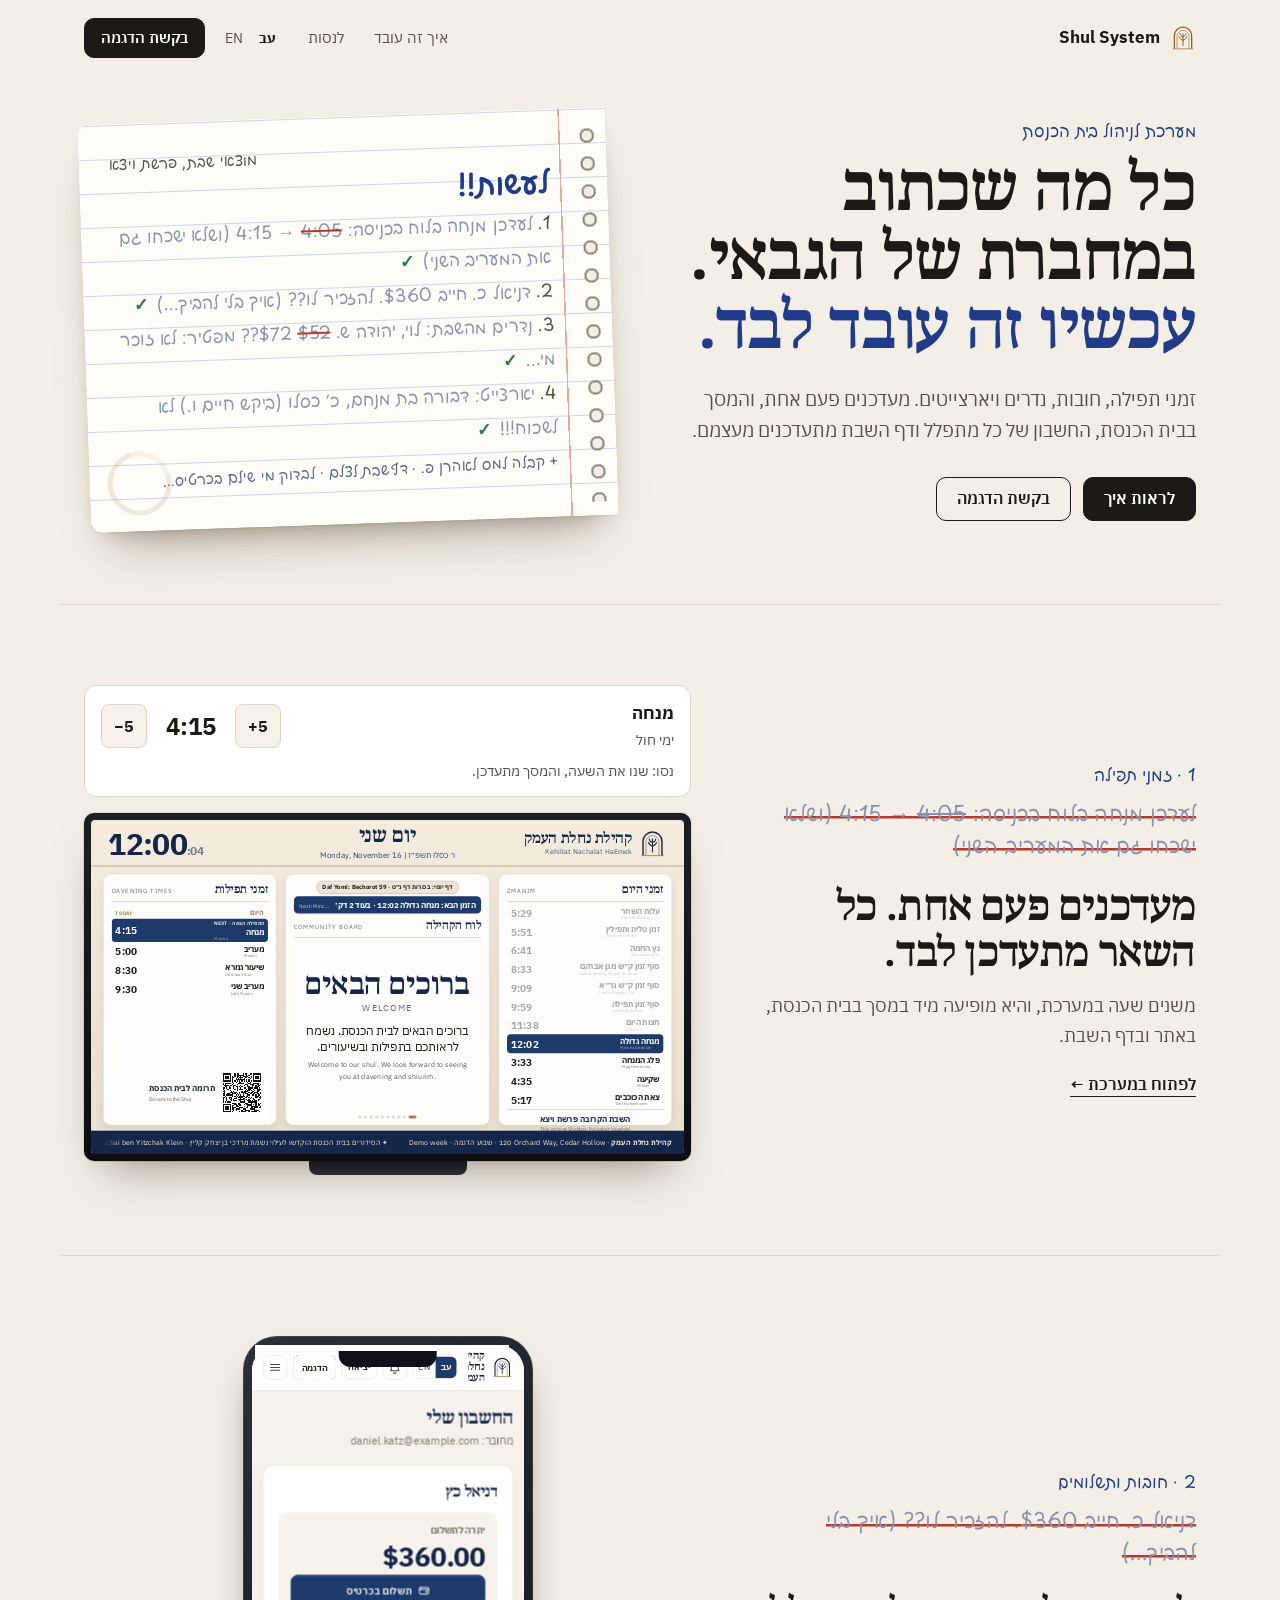
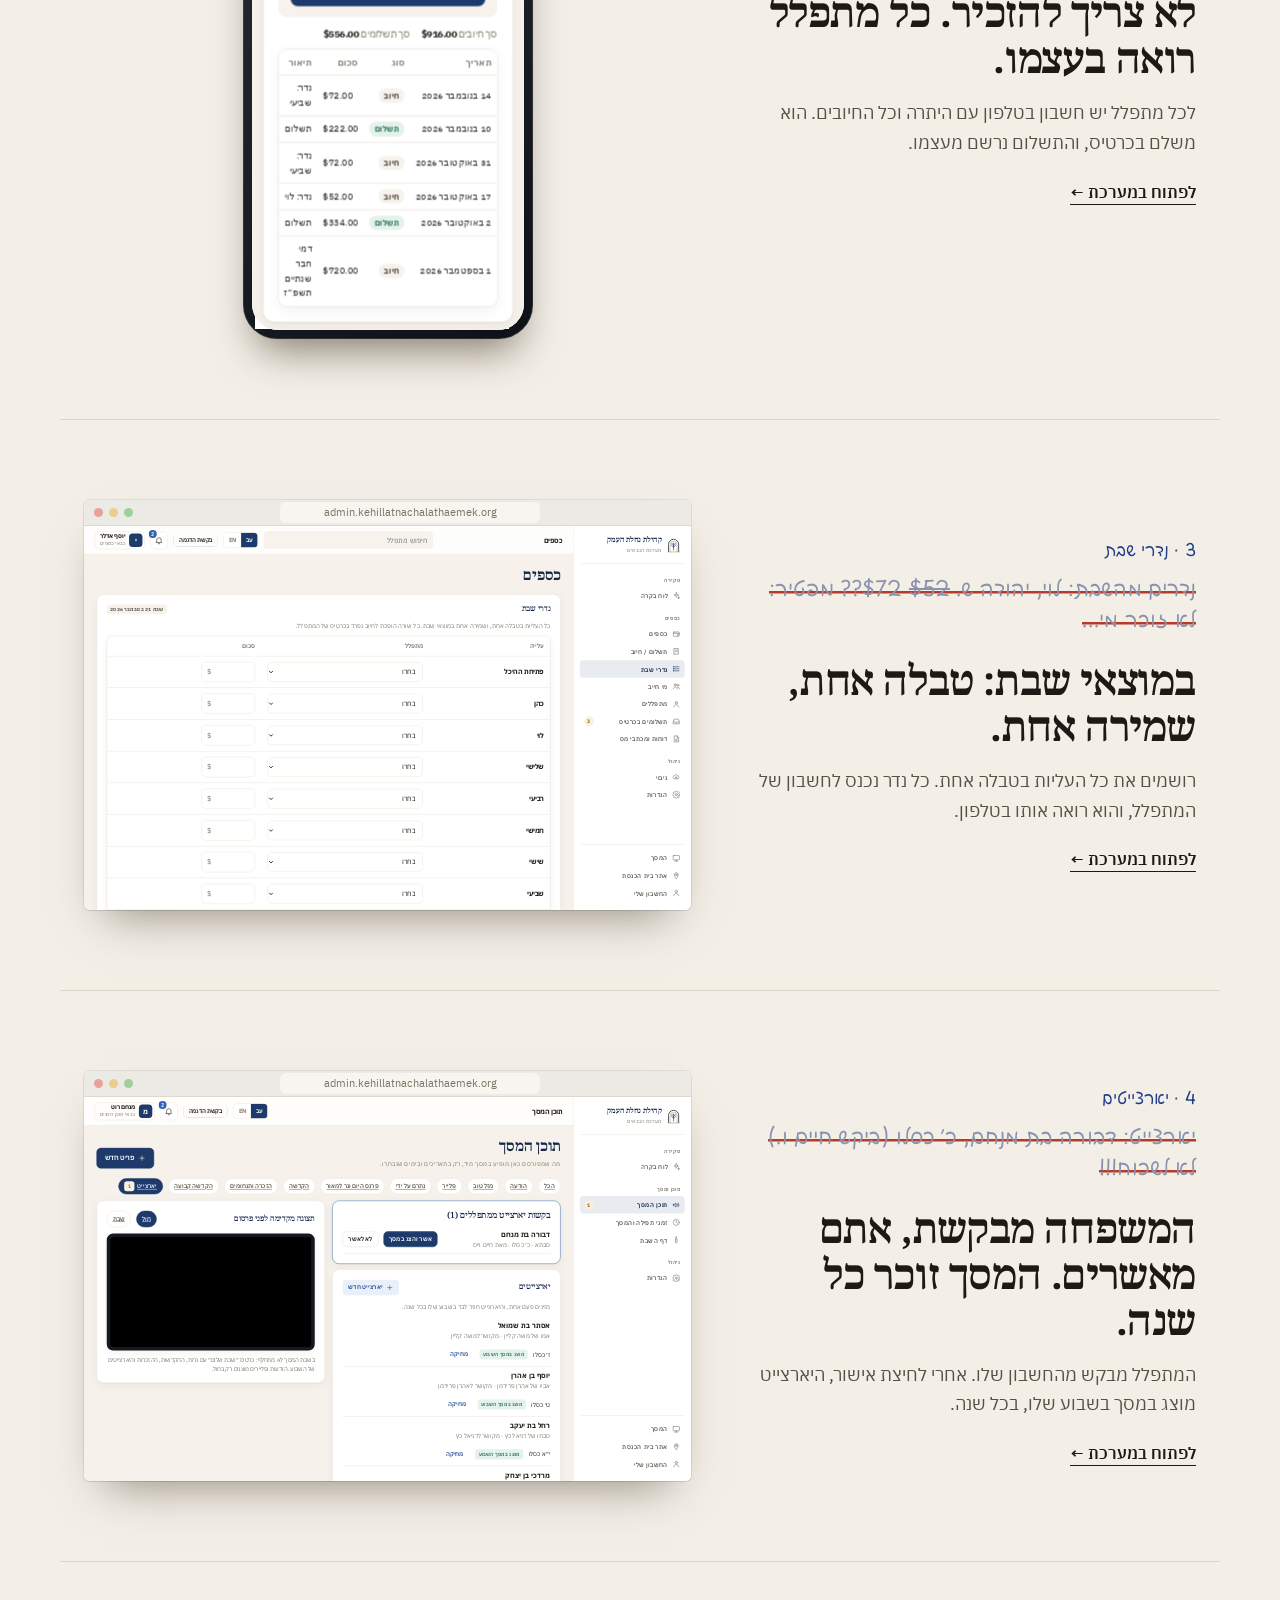
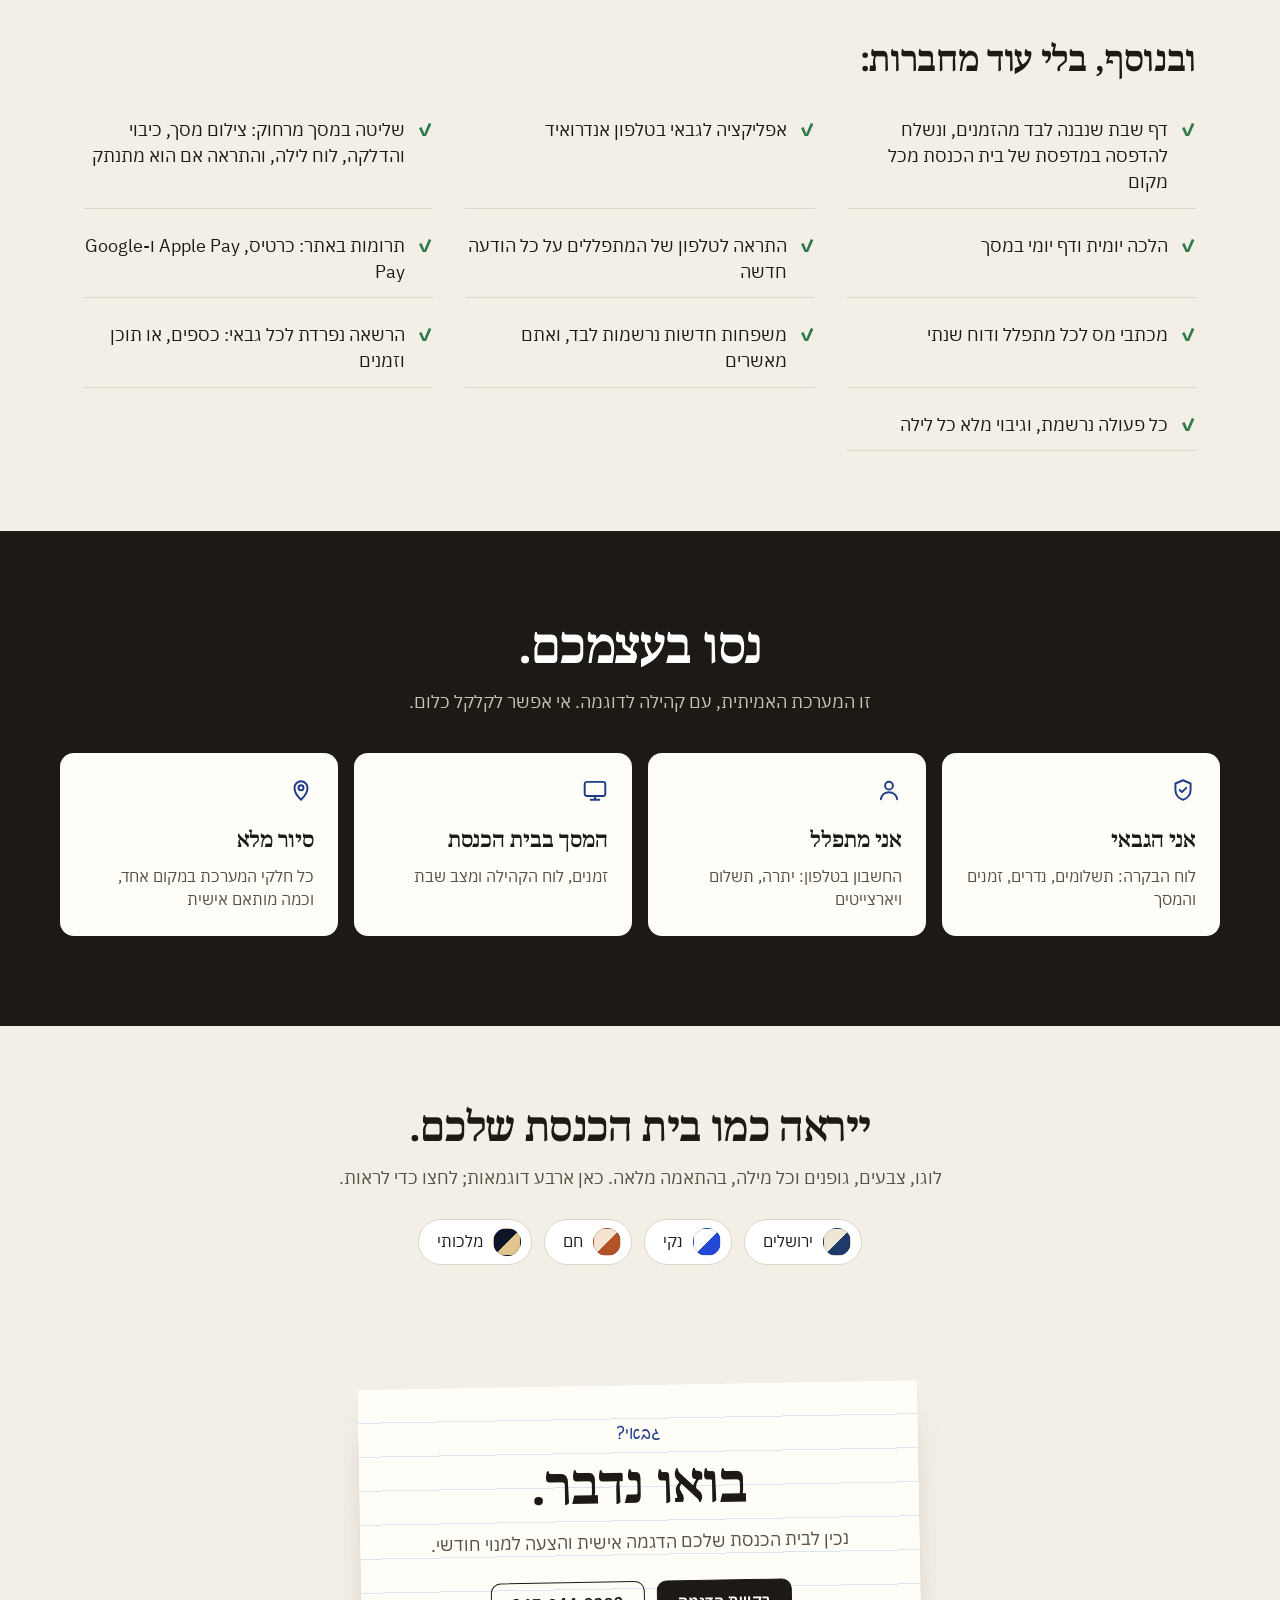
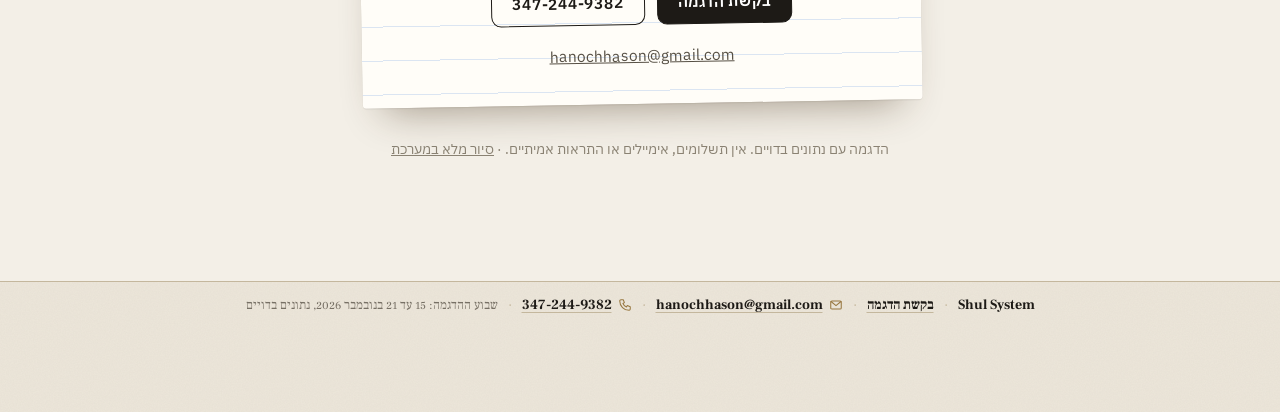
==== commit c1697309: "Act on the demo review: wording, screen parity, sales page Wording and data: - "Shabbat sheet" becom" ====
--- a/index.html
+++ b/index.html
@@ -6,6 +6,15 @@
 <title>Shul System | Shul management platform</title>
 <meta name="description" content="Interactive demo of a shul management system: screen, davening times, Shabbat bulletin, donations, finance, members. Fictional data.">
 <meta name="robots" content="noindex">
+<meta property="og:type" content="website">
+<meta property="og:site_name" content="Shul System">
+<meta property="og:title" content="מערכת ניהול לבית הכנסת · Shul System">
+<meta property="og:description" content="כל מה שכתוב במחברת של הגבאי, עכשיו עובד לבד. הדגמה חיה: המסך, זמני התפילה, דף השבת, תרומות, חשבונות ונדרים.">
+<meta property="og:url" content="https://office212.github.io/shul-system-demo/">
+<meta property="og:image" content="https://office212.github.io/shul-system-demo/img/og.png">
+<meta property="og:image:width" content="1200">
+<meta property="og:image:height" content="630">
+<meta name="twitter:card" content="summary_large_image">
 <link rel="icon" href="img/icon.svg" type="image/svg+xml">
 <link rel="preconnect" href="https://fonts.googleapis.com">
 <link rel="preconnect" href="https://fonts.gstatic.com" crossorigin>
@@ -32,6 +41,7 @@
 <script src="js/ui.js"></script>
 <script src="js/presenter.js"></script>
 <script src="js/sheet.js"></script>
+<script src="js/vendor/qrcode.js"></script>
 <script src="js/tv.js"></script>
 <script src="js/views-public.js"></script>
 <script src="js/views-member.js"></script>
--- a/css/app.css
+++ b/css/app.css
@@ -467,6 +467,7 @@
 .sheet-page .sh-top { text-align: center; }
 .sheet-page .sh-top svg { width: 7cqw; height: 7cqw; }
 .sheet-page .sh-shul { font-size: 2.4cqw; letter-spacing: .04em; color: #6b5a3c; }
+.sheet-page .sh-title-en { font-size: 2.6cqw; color: #4a3d28; letter-spacing: .04em; margin-top: .4cqw; direction: ltr; }
 .sheet-page .sh-title { font-size: 5.6cqw; font-weight: 700; color: #0e2c4c; margin: 0; line-height: 1.15; }
 .sheet-page .sh-par { font-size: 2.6cqw; color: #6b5a3c; line-height: 1.35; }
 .sheet-page .sh-day { margin-top: 2cqw; font-weight: 700; color: #0e2c4c; border-bottom: 1px solid #c9ad7a; padding-bottom: .4cqw; font-size: 2.8cqw; display: flex; justify-content: space-between; }
@@ -474,6 +475,7 @@
 .sheet-page .sh-row .en { font-family: "Assistant", sans-serif; font-size: 1.9cqw; color: #7d6d52; margin-inline-start: 1.4cqw; }
 .sheet-page .sh-row b { font-family: "Assistant", sans-serif; font-size: 3cqw; font-variant-numeric: tabular-nums; }
 .sheet-page .sh-row.star b { color: #0e2c4c; font-size: 3.4cqw; }
+.sheet-page .sh-daf { margin-top: 2cqw; text-align: center; font-size: 2.3cqw; color: #4a3d28; font-weight: 600; }
 .sheet-page .sh-note { margin-top: auto; text-align: center; font-size: 2.4cqw; color: #6b5a3c; padding-top: 1.5cqw; }
 .sheet-edit-row { display: grid; grid-template-columns: auto 1fr 140px auto; gap: 8px; align-items: center; padding: 8px 0; border-bottom: 1px solid var(--line); }
 .sheet-edit-row.off { opacity: .45; }
--- a/css/tv.css
+++ b/css/tv.css
@@ -167,3 +167,8 @@
 .tv-stage.lang-en .tv-shcard.small .en { font-size: 54px; }
 .tv-stage.lang-en .tv-board.shabbat .tv-li .he { font-size: 17px; }
 .tv-stage.lang-en .tv-board.shabbat .tv-li .en { font-size: 27px; }
+/* halacha of the day, next-minyan label */
+.tv-halacha { text-align: center; padding: 0 50px; }
+.tv-halacha .hb { font-family: var(--tv-font-head); font-size: 46px; }
+.tv-halacha .src { margin-top: 22px; font-size: 22px; opacity: .6; letter-spacing: .04em; }
+.tv-nextlbl { font-size: 15px; font-weight: 700; letter-spacing: .06em; text-transform: uppercase; opacity: .85; margin-bottom: 2px; }
--- a/css/experience.css
+++ b/css/experience.css
@@ -332,7 +332,7 @@
 .mom { border: 0; background: transparent; color: var(--x-mut); font: inherit; font-size: 13.5px; font-weight: 600; padding: 8px 14px; border-radius: 10px; cursor: pointer; transition: background .2s, color .2s; }
 .mom[aria-pressed="true"] { background: rgba(255, 255, 255, .1); color: var(--x-ink); }
 .room-note { color: #b8c0cc; font-size: 15px; min-height: 1.6em; margin: 16px 0 30px; }
-.room-facts { display: grid; grid-template-columns: repeat(4, 1fr); gap: 12px; text-align: start; }
+.room-facts { display: grid; grid-template-columns: repeat(auto-fit, minmax(190px, 1fr)); gap: 12px; text-align: start; }
 .fact { display: flex; flex-direction: column; gap: 6px; padding: 18px; border: 1px solid var(--x-line); border-radius: 16px; background: rgba(255, 255, 255, .03); }
 .fact svg { color: var(--x-gold); }
 .fact span { color: var(--x-mut); font-size: 14px; line-height: 1.5; }
@@ -615,6 +615,7 @@
 .sb-in { max-width: 1240px; margin: 0 auto; display: flex; flex-wrap: wrap; align-items: center; justify-content: center; gap: 4px 10px; }
 .sb-brand { color: #eef1f6; font-weight: 700; }
 .sb-dot { color: #5c6475; }
+.sb-week { opacity: .75; font-size: .92em; }
 .salesbar a { display: inline-flex; align-items: center; gap: 6px; color: #d4b26e; text-decoration: none; font-weight: 600; }
 .salesbar a:hover { text-decoration: underline; }
 .salesbar svg { opacity: .85; }
--- a/css/notebook.css
+++ b/css/notebook.css
@@ -88,7 +88,7 @@
 .nb-try { background: var(--ink); color: #f3efe7; padding: 90px 24px; text-align: center; }
 .nb-try h2 { color: #fff; font-size: clamp(32px, 4vw, 48px); margin-bottom: 12px; }
 .nb-try > p { font-size: 18px; color: #c9c2b4; margin: 0 0 36px; }
-.nb-try-grid { max-width: 1000px; margin: 0 auto; display: grid; grid-template-columns: repeat(3, minmax(0, 1fr)); gap: 16px; text-align: start; }
+.nb-try-grid { max-width: 1160px; margin: 0 auto; display: grid; grid-template-columns: repeat(4, minmax(0, 1fr)); gap: 16px; text-align: start; }
 .nb-card { display: flex; flex-direction: column; gap: 8px; background: #fffdf8; color: var(--ink); border-radius: 14px; padding: 24px; text-decoration: none; transition: transform .15s, box-shadow .15s; }
 .nb-card:hover { transform: translateY(-3px); box-shadow: 0 16px 30px rgba(0, 0, 0, .35); }
 .nb-card-ic { color: var(--pen); margin-bottom: 6px; }
@@ -119,6 +119,7 @@
 
 @media (max-width: 900px) {
   .nb-hero, .nb-ch { grid-template-columns: 1fr; gap: 34px; }
+  .nb-try-grid { grid-template-columns: repeat(2, minmax(0, 1fr)); }
   .nb-hero { padding: 18px 20px 56px; }
   .nb-ch { padding: 56px 20px; }
   .nb-book { transform: rotate(-1deg); }
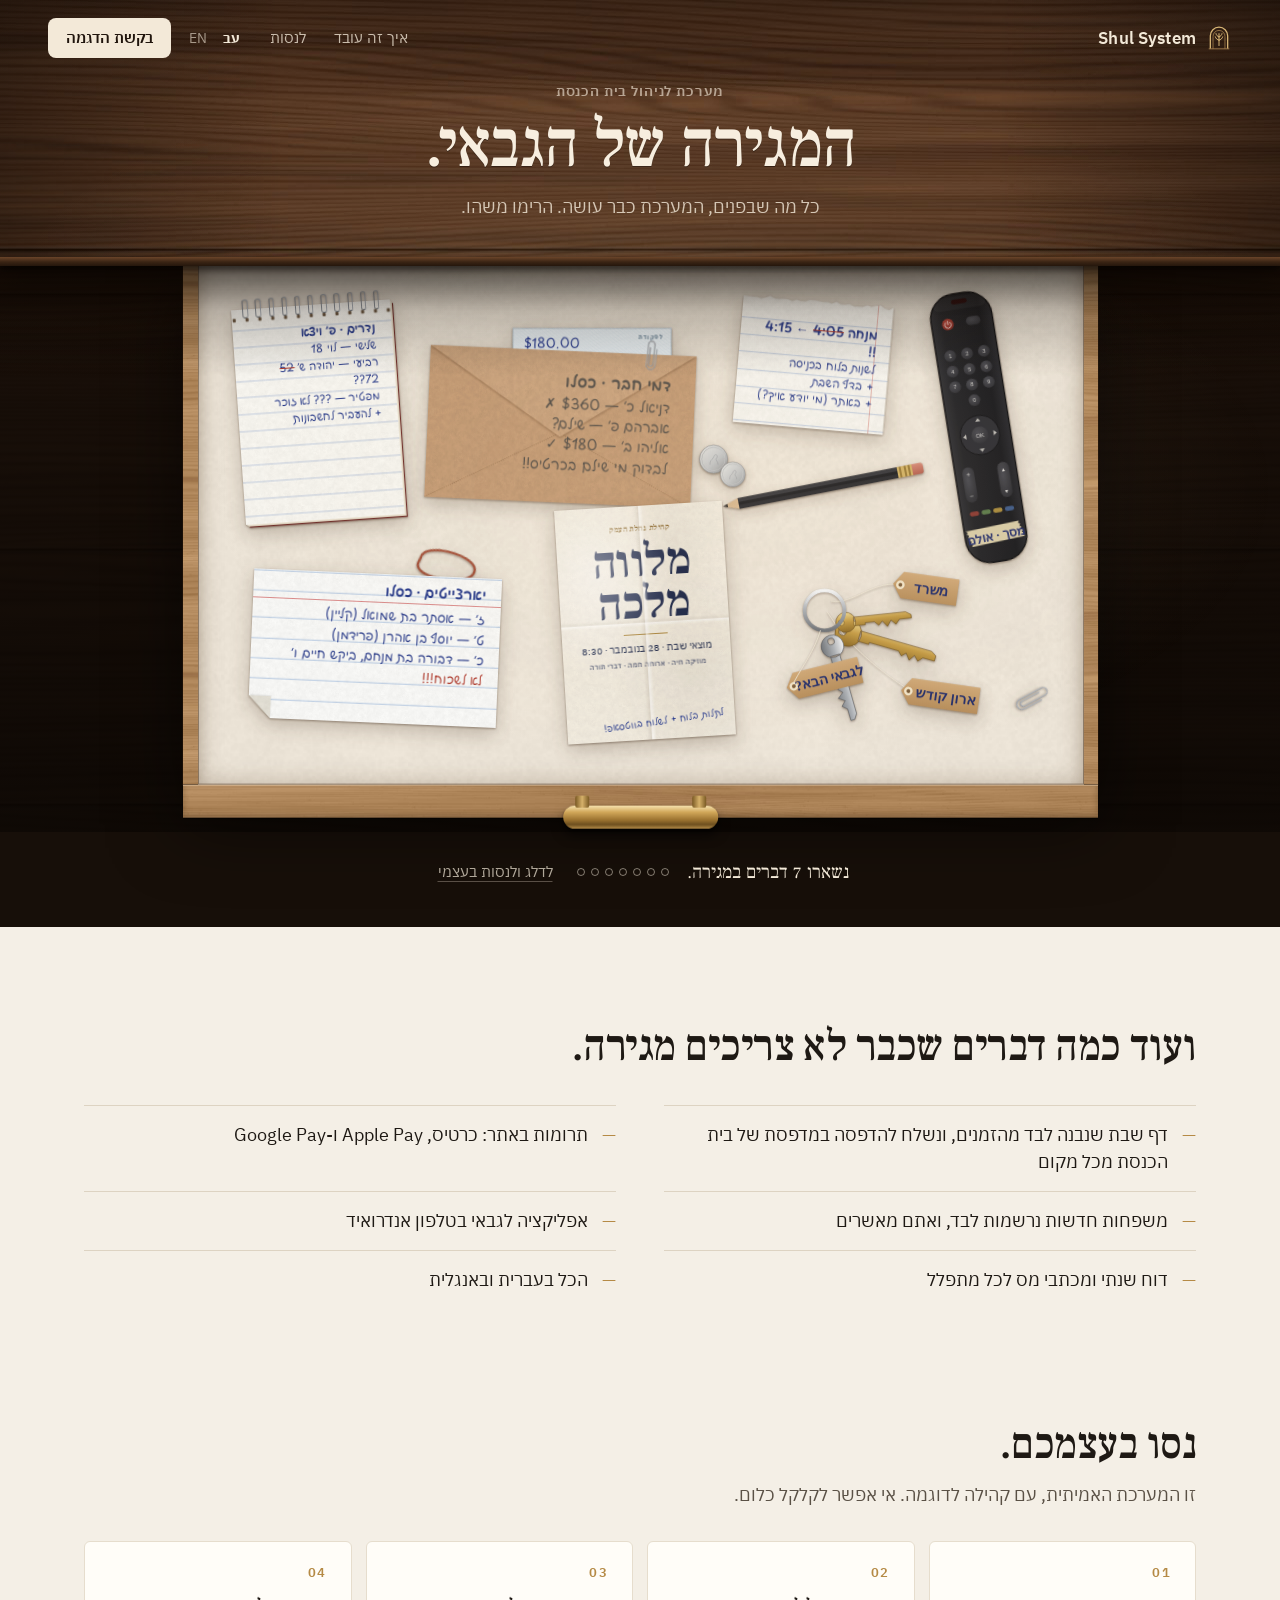
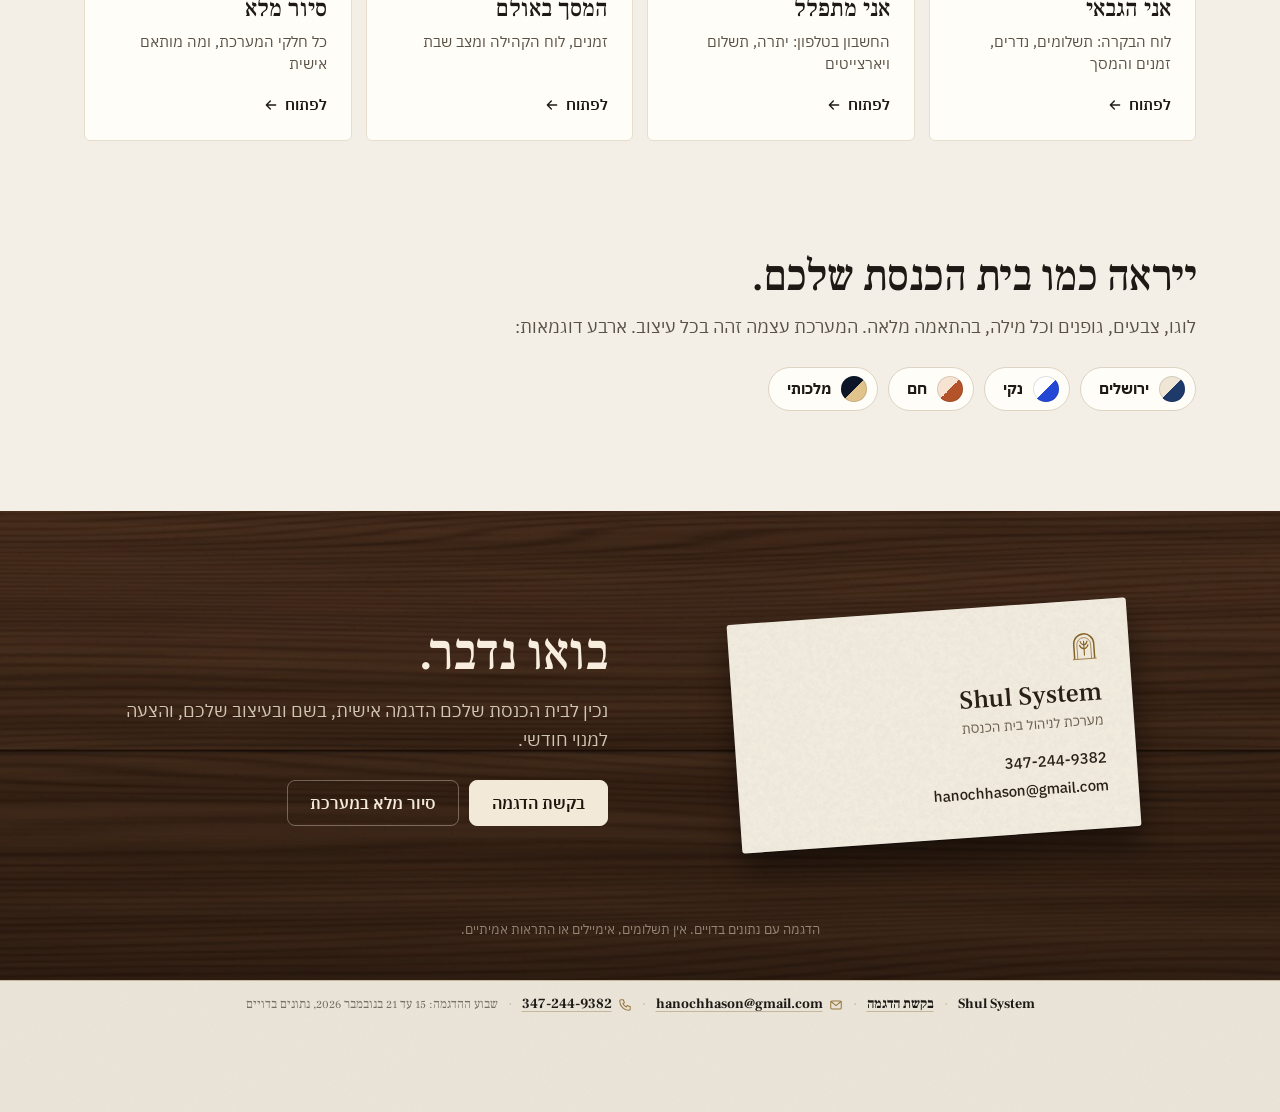
==== commit f82eda03: "Home page: the gabbai's drawer The home page is now a still life seen from above: a walnut desk and " ====
--- a/index.html
+++ b/index.html
@@ -9,7 +9,7 @@
 <meta property="og:type" content="website">
 <meta property="og:site_name" content="Shul System">
 <meta property="og:title" content="מערכת ניהול לבית הכנסת · Shul System">
-<meta property="og:description" content="כל מה שכתוב במחברת של הגבאי, עכשיו עובד לבד. הדגמה חיה: המסך, זמני התפילה, דף השבת, תרומות, חשבונות ונדרים.">
+<meta property="og:description" content="המגירה של הגבאי: כל מה שבפנים, המערכת כבר עושה. הדגמה חיה: המסך, זמני התפילה, דף השבת, תרומות, חשבונות ונדרים.">
 <meta property="og:url" content="https://office212.github.io/shul-system-demo/">
 <meta property="og:image" content="https://office212.github.io/shul-system-demo/img/og.png">
 <meta property="og:image:width" content="1200">
@@ -23,7 +23,7 @@
 <link rel="stylesheet" href="css/tv.css">
 <link rel="stylesheet" href="css/experience.css">
 <link rel="stylesheet" href="css/product.css">
-<link rel="stylesheet" href="css/notebook.css">
+<link rel="stylesheet" href="css/drawer.css">
 <link rel="stylesheet" href="css/paper.css">
 </head>
 <body>
@@ -48,7 +48,7 @@
 <script src="js/views-finance.js"></script>
 <script src="js/views-gabbai.js"></script>
 <script src="js/experience.js"></script>
-<script src="js/notebook.js"></script>
+<script src="js/drawer.js"></script>
 <script>SHUL_UI.start();</script>
 </body>
 </html>
--- a/css/drawer.css
+++ b/css/drawer.css
@@ -0,0 +1,305 @@
+/* Shul System sales demo | #/ the gabbai's drawer.
+   A still life seen from above: a walnut desk, an oak drawer lined with paper, and real things in it.
+   Materials are photographs of nothing: generated wood and paper textures (img/), the objects are
+   HTML and SVG, sized in container units so they scale as one picture. Light comes from the top. */
+
+body.pg-dw { background: #1a110b; }
+html.dw-lock { overflow: hidden; }
+.dw, .dw-hold {
+  --cream: #f3e9d8; --ink: #1e1914; --ink2: #5a5146; --brass: #b58a45; --paper: #fbf8f2;
+  --pen: #26398c; --red: #b3392b; --pencil: #4b4844;
+  --hand: "Playpen Sans Hebrew", "Caveat", cursive; --hand2: "Amatic SC", cursive;
+  --serif: "Frank Ruhl Libre", "Noto Serif Hebrew", Georgia, serif; --body: "IBM Plex Sans Hebrew", "Assistant", Arial, sans-serif;
+  --dw: min(1160px, 94vw, calc((100svh - 290px) * 1.5));
+}
+.dw { font-family: var(--body); color: var(--ink); overflow-x: clip; }
+.dw-hold { font-family: var(--body); color: var(--ink); }
+.dw-hold h2 { font-family: var(--serif); font-weight: 500; letter-spacing: -.012em; color: var(--ink); }
+#app > .dw { animation: none; }
+.dw h1, .dw h2 { font-family: var(--serif); font-weight: 500; letter-spacing: -.012em; margin: 0; color: inherit; }
+.dw-also, .dw-try, .dw-looks { color: var(--ink); }
+.dw-kick { font: 600 12.5px/1.3 var(--body); letter-spacing: .14em; text-transform: uppercase; margin: 0 0 12px; }
+html[lang="he"] .dw-kick, [dir="rtl"] .dw-kick { letter-spacing: .06em; font-size: 14px; }
+
+/* ---------- the desk ---------- */
+.dw-scene { position: relative; background: #170f09; }
+.dw-desk { position: relative; z-index: 3; color: var(--cream); background: #4a2f1d url(../img/desk.jpg) center top / max(2400px, 100%) auto; }
+.dw-desk::before { content: ""; position: absolute; inset: 0; pointer-events: none;
+  background: radial-gradient(ellipse 70% 120% at 50% 110%, rgba(255, 214, 160, .10), transparent 70%), linear-gradient(to right, rgba(10, 5, 2, .45), transparent 22%, transparent 78%, rgba(10, 5, 2, .45)), linear-gradient(to bottom, rgba(10, 5, 2, .35), transparent 40%); }
+.dw-desk::after { content: ""; position: absolute; left: 0; right: 0; bottom: -9px; height: 9px; background: linear-gradient(to bottom, #6a4429, #3a2414 55%, #24160c); box-shadow: 0 16px 28px rgba(0, 0, 0, .62), 0 4px 6px rgba(0, 0, 0, .5); }
+.dw-top { position: relative; max-width: 1240px; margin: 0 auto; padding: 18px 28px; display: flex; align-items: center; justify-content: space-between; gap: 16px; }
+.dw-mark { display: flex; align-items: center; gap: 10px; color: var(--cream); text-decoration: none; font-weight: 600; font-size: 16.5px; letter-spacing: .01em; white-space: nowrap; }
+.dw-mark svg { width: 26px; height: 26px; color: #d8b676; }
+.dw-top nav { display: flex; align-items: center; gap: 4px; }
+.dw-top nav > button { border: 0; background: none; font: inherit; font-size: 15px; color: rgba(243, 233, 216, .78); padding: 8px 12px; border-radius: 8px; cursor: pointer; }
+.dw-top nav > button:hover { color: var(--cream); background: rgba(255, 240, 220, .07); }
+.dw-lang { display: inline-flex; margin: 0 6px; }
+.dw-lang button { border: 0; background: none; font: inherit; font-size: 14px; color: rgba(243, 233, 216, .6); padding: 6px 8px; cursor: pointer; border-radius: 6px; }
+.dw-lang button[aria-pressed="true"] { color: var(--cream); font-weight: 700; }
+.dw-cta { display: inline-flex; align-items: center; min-height: 40px; padding: 0 18px; border-radius: 8px; background: var(--cream); color: #20150d; text-decoration: none; font-weight: 600; font-size: 14.5px; white-space: nowrap; transition: background .15s; }
+.dw-cta:hover { background: #fff8ec; }
+.dw-intro { position: relative; text-align: center; padding: 6px 20px 36px; }
+.dw-intro .dw-kick { color: rgba(243, 233, 216, .62); }
+.dw-intro h1 { font-size: clamp(40px, 5.2vw, 70px); line-height: 1; color: #f7eedf; text-shadow: 0 1px 0 rgba(0, 0, 0, .35); }
+.dw-intro p:last-child { margin: 14px 0 0; font-size: clamp(16px, 1.4vw, 19px); color: rgba(243, 233, 216, .8); }
+
+/* ---------- the drawer, pulled out from under the desk ---------- */
+.dw-stage { position: relative; padding: 0 3vw; clip-path: inset(0 -100vw -100vh -100vw); background: linear-gradient(rgba(14, 8, 4, .86), rgba(10, 6, 3, .94)), url(../img/desk.jpg) center / 2400px auto; }
+.dw-stage::before { content: ""; position: absolute; left: 0; right: 0; top: 0; height: 120px; z-index: 2; pointer-events: none; background: linear-gradient(to bottom, rgba(16, 8, 2, .62), rgba(16, 8, 2, .22) 45%, transparent); }
+.dw-stage::after { content: ""; position: absolute; inset: 0; z-index: 2; pointer-events: none; background: radial-gradient(ellipse 60% 70% at 58% 40%, rgba(255, 222, 176, .09), transparent 70%); }
+.dw-drawer { position: relative; z-index: 1; width: var(--dw); margin: 0 auto; transform: translateY(-97%); transition: transform 1.5s cubic-bezier(.22, .8, .16, 1); will-change: transform; }
+.dw-drawer.open { transform: translateY(-2.5%); }
+.dw-drawer.shut { transform: translateY(-97%); transition: transform 1s cubic-bezier(.6, 0, .3, 1); }
+.dw-box { padding: calc(var(--dw) * .016) calc(var(--dw) * .016) 0; background: #b48a5c url(../img/oak.jpg) center / 1100px auto; border-radius: 2px 2px 0 0; box-shadow: 0 0 0 1px rgba(40, 22, 8, .5), 0 40px 70px rgba(0, 0, 0, .55); }
+.dw-in { position: relative; aspect-ratio: 1.68; container: dw / inline-size; background: #ece4d5 url(../img/liner.jpg) 0 0 / 420px;
+  box-shadow: inset 0 0 0 1px rgba(70, 44, 18, .45), inset 0 0 26px rgba(70, 44, 18, .3), inset 0 calc(var(--dw) * .012) calc(var(--dw) * .02) calc(var(--dw) * -.006) rgba(70, 44, 18, .32); }
+.dw-front { position: relative; height: calc(var(--dw) * .036); background: #b48a5c url(../img/oak.jpg) 0 60% / 1100px auto; border-top: 1px solid rgba(255, 238, 214, .4); box-shadow: inset 0 -3px 6px rgba(50, 28, 10, .35), 0 1px 0 rgba(0, 0, 0, .4); }
+.dw-pull { position: absolute; left: 50%; top: 62%; width: 17%; height: 74%; transform: translateX(-50%); border-radius: 99px;
+  background: linear-gradient(to bottom, #f6e2ae, #d2a85a 28%, #9c7330 62%, #6d4f1f 82%, #b48c48); box-shadow: 0 7px 12px rgba(0, 0, 0, .55), 0 2px 3px rgba(0, 0, 0, .45); }
+.dw-pull i { position: absolute; top: -42%; width: 9%; height: 50%; background: linear-gradient(to right, #7a5a24, #d6b16a, #7a5a24); border-radius: 2px; }
+.dw-pull i:first-child { left: 8%; } .dw-pull i:last-child { right: 8%; }
+
+/* ---------- objects ---------- */
+.dw-obj { position: absolute; left: var(--x); top: var(--y); width: var(--w); rotate: var(--r); padding: 0; margin: 0; border: 0; background: none; color: inherit; font: inherit; text-align: start; cursor: pointer; container-type: inline-size; z-index: 1;
+  --sh: drop-shadow(0 .12cqw .1cqw rgba(48, 26, 8, .4)) drop-shadow(0 .7cqw 1.1cqw rgba(48, 26, 8, .24));
+  filter: var(--sh); transition: transform .5s cubic-bezier(.2, .8, .2, 1), filter .5s, opacity .3s; -webkit-tap-highlight-color: transparent; }
+.dw-obj .obj { display: block; position: relative; transition: opacity .6s; }
+.dw-obj:hover, .dw-obj:focus-visible { transform: translateY(-.5cqw) scale(1.025); filter: drop-shadow(0 .2cqw .2cqw rgba(48, 26, 8, .3)) drop-shadow(0 1.8cqw 2.4cqw rgba(48, 26, 8, .3)); z-index: 4; }
+.dw-obj:focus-visible { outline: 2px solid #d6b06a; outline-offset: 6px; border-radius: 4px; }
+.dw-obj.hint { animation: dwHint 2.6s ease-in-out 2; z-index: 4; }
+@keyframes dwHint { 0%, 100% { transform: none; } 30% { transform: translateY(-.7cqw) scale(1.035); filter: drop-shadow(0 .2cqw .2cqw rgba(48, 26, 8, .3)) drop-shadow(0 2cqw 2.6cqw rgba(48, 26, 8, .32)); } 60% { transform: none; } }
+.dw-obj.lifted { opacity: 0; transition: opacity .12s; }
+.dw-obj.done { filter: none; transform: none; z-index: 0; }
+.dw-obj.done .obj { opacity: 0; }
+.dw-obj.done::before { content: "✓"; position: absolute; inset: 3%; display: grid; place-items: center; border-radius: 4px; font: 700 14cqi/1 var(--hand); color: rgba(110, 86, 50, .28);
+  background: rgba(255, 252, 244, .34); box-shadow: 0 0 0 1px rgba(120, 92, 54, .09), 0 0 1.4cqw rgba(255, 252, 244, .45); }
+.dw-obj.done:hover::before { background: rgba(255, 252, 244, .55); color: rgba(110, 86, 50, .5); }
+.o-remote.done::before { border-radius: 40cqi; font-size: 50cqi; }
+.o-keys.done::before { inset: 10% 20% 12% 6%; border-radius: 50%; }
+
+/* paper */
+.pp { display: block; position: relative; background-color: #fcfaf4; }
+.pp::after { content: ""; position: absolute; inset: 0; background: url(../img/grain.png) 0 0 / 200px; mix-blend-mode: multiply; opacity: .3; pointer-events: none; }
+.hd { display: block; position: relative; width: fit-content; max-width: 100%; font-family: var(--hand); color: var(--pen); }
+.hd s { text-decoration-thickness: .1em; text-decoration-color: var(--red); }
+.hd.red { color: var(--red); }
+.hd.gr { color: var(--pencil); opacity: .92; }
+.hd.ks::after { content: ""; position: absolute; inset-inline: -4%; top: 54%; height: .1em; border-radius: 1em; background: var(--red); transform: scaleX(0) rotate(-1.2deg); transform-origin: right center; }
+[dir="ltr"] .hd.ks::after { transform-origin: left center; }
+.held .hd.ks::after { animation: dwStrike .7s .75s cubic-bezier(.6, 0, .3, 1) forwards; }
+@keyframes dwStrike { to { transform: scaleX(1) rotate(-1.2deg); } }
+
+/* the slip with the new time */
+.slip { aspect-ratio: 1 / .86; padding: 15cqi 9cqi 6cqi; font-size: 7.6cqi; line-height: 11.4cqi;
+  background-image: linear-gradient(to left, transparent 10cqi, rgba(200, 70, 60, .35) 10cqi, rgba(200, 70, 60, .35) calc(10cqi + 1px), transparent calc(10cqi + 1px)),
+    repeating-linear-gradient(to bottom, transparent 0 calc(11.4cqi - 1px), rgba(80, 120, 190, .32) calc(11.4cqi - 1px) 11.4cqi);
+  background-position: 0 0, 0 4.6cqi; }
+[dir="ltr"] .slip { background-image: linear-gradient(to right, transparent 10cqi, rgba(200, 70, 60, .35) 10cqi, rgba(200, 70, 60, .35) calc(10cqi + 1px), transparent calc(10cqi + 1px)), repeating-linear-gradient(to bottom, transparent 0 calc(11.4cqi - 1px), rgba(80, 120, 190, .32) calc(11.4cqi - 1px) 11.4cqi); }
+.slip .lg { font-size: 8.6cqi; font-weight: 600; }
+
+/* the envelope, a check clipped to it */
+.o-env .obj { padding-top: 9cqi; }
+.env { aspect-ratio: 1.75; padding: 8cqi 9cqi 0; font-size: 5.4cqi; line-height: 7.6cqi; background-color: #cda27a; z-index: 1;
+  background-image: linear-gradient(to top left, transparent calc(50% - .35px), rgba(90, 56, 24, .3) 50%, transparent calc(50% + .6px)), linear-gradient(to top right, transparent calc(50% - .35px), rgba(90, 56, 24, .3) 50%, transparent calc(50% + .6px));
+  background-size: 50.2% 46%, 50.2% 46%; background-position: left bottom, right bottom; background-repeat: no-repeat; }
+.env::after { opacity: .55; }
+.env .flap { position: absolute; inset: 0 0 auto 0; height: 57%; filter: drop-shadow(0 .5cqi .35cqi rgba(70, 40, 12, .38)); pointer-events: none; }
+.env .flap::before { content: ""; position: absolute; inset: 0; clip-path: polygon(0 0, 100% 0, 50% 100%); background: #d3aa83; }
+.env .hd { z-index: 1; }
+.env .head { font-weight: 600; font-size: 6cqi; margin-bottom: 1cqi; }
+.cheque { position: absolute; top: 0; inset-inline-start: 9cqi; width: 60cqi; height: 21cqi; rotate: -2.5deg; background-color: #e7eef2; z-index: 0; border: .35cqi solid rgba(80, 112, 136, .25);
+  background-image: repeating-linear-gradient(38deg, rgba(80, 120, 150, .08) 0 .3cqi, transparent .3cqi 1cqi); box-shadow: 0 .3cqi .6cqi rgba(40, 30, 20, .2); display: block; }
+.ck-bank { position: absolute; top: 2.2cqi; inset-inline-start: 3cqi; font: 600 2.2cqi/1 var(--body); letter-spacing: .12em; color: #49677d; }
+.ck-amt { position: absolute; top: 2cqi; inset-inline-end: 4cqi; font-size: 5cqi; color: var(--pen); }
+.ck-line { position: absolute; left: 4cqi; right: 4cqi; top: 9.6cqi; height: .25cqi; background: rgba(73, 103, 125, .45); }
+.o-env .clip { position: absolute; top: 3.2cqi; inset-inline-start: 15cqi; width: 4.2cqi; z-index: 2; rotate: 4deg; filter: drop-shadow(0 .3cqi .2cqi rgba(30, 20, 10, .4)); display: block; }
+.clip svg, .dw-prop svg, .o-remote svg, .o-keys svg { display: block; width: 100%; height: auto; overflow: visible; }
+
+/* the nedarim notebook */
+.pad { display: block; position: relative; padding-top: 6cqi; }
+.coils { position: absolute; top: 0; left: 7%; right: 7%; height: 12cqi; display: flex; justify-content: space-between; z-index: 2; }
+.coils i { display: block; width: 3.4cqi; height: 12cqi; border-radius: 3cqi; border: 1.1cqi solid #a7acb2; border-block-end-color: #6a6f75; border-inline-end-color: #888d93; }
+.padpage { aspect-ratio: .74; padding: 13cqi 10cqi 6cqi; font-size: 7cqi; line-height: 10.6cqi;
+  background-image: radial-gradient(circle, #6b5640 0 1cqi, transparent 1.3cqi), repeating-linear-gradient(to bottom, transparent 0 calc(10.6cqi - 1px), rgba(80, 120, 190, .3) calc(10.6cqi - 1px) 10.6cqi);
+  background-size: 8.1% 8cqi, auto; background-repeat: repeat-x, repeat; background-position: 50% 3cqi, 0 2.8cqi;
+  box-shadow: .7cqi .7cqi 0 -.1cqi #ebe3d3, 1.4cqi 1.4cqi 0 -.2cqi #e1d8c6, 2.1cqi 2.2cqi 0 -.2cqi #6f2f2a; }
+.padpage .head { font-weight: 600; font-size: 7.6cqi; }
+
+/* the flyer, folded in four */
+.flyer { aspect-ratio: .72; overflow: hidden; padding: 11cqi 8cqi 6cqi; display: flex; flex-direction: column; align-items: center; text-align: center; color: #19254a; background-color: #f5efe2; }
+.flyer::before { content: ""; position: absolute; inset: 0; z-index: 2; pointer-events: none;
+  background: radial-gradient(ellipse at 22% 28%, rgba(255, 255, 255, .45), transparent 42%), radial-gradient(ellipse at 76% 70%, rgba(60, 40, 20, .07), transparent 46%), radial-gradient(ellipse at 70% 18%, rgba(60, 40, 20, .05), transparent 30%); }
+.fl-shul { font: 600 4.6cqi/1.2 var(--serif); letter-spacing: .06em; color: #8a6526; }
+.fl-title { font: 700 27cqi/.92 "Karantina", var(--serif); margin-top: 5cqi; letter-spacing: -.01em; }
+[dir="ltr"] .fl-title { font: 700 17cqi/1 var(--serif); }
+.fl-rule { display: block; width: 26cqi; height: .7cqi; background: #b08a3e; margin: 5cqi auto 4cqi; }
+.fl-when { font: 400 6.2cqi/1.25 "Secular One", var(--body); }
+.fl-sub { font: 500 4.4cqi/1.4 var(--body); color: #4c5574; margin-top: 2.5cqi; }
+.fold { position: absolute; z-index: 1; pointer-events: none; }
+.fold.fv { top: 0; bottom: 0; left: 50%; width: 5cqi; transform: translateX(-50%); background: linear-gradient(to right, transparent, rgba(60, 40, 20, .09) 44%, rgba(255, 255, 255, .6) 54%, transparent); }
+.fold.fh { left: 0; right: 0; top: 50%; height: 5cqi; transform: translateY(-50%); background: linear-gradient(to bottom, transparent, rgba(60, 40, 20, .08) 44%, rgba(255, 255, 255, .55) 54%, transparent); }
+.flyer .corner { position: absolute; bottom: 6cqi; inset-inline-start: 7cqi; z-index: 3; font-size: 5.6cqi; rotate: -5deg; }
+
+/* the yahrzeit card */
+.ycard { aspect-ratio: 1.66; padding: 3.4cqi 6cqi 0; font-size: 5.2cqi; line-height: 8.2cqi; background-color: #fdfdfb; clip-path: polygon(0 0, 100% 0, 100% 100%, 9cqi 100%, 0 calc(100% - 9cqi));
+  background-image: repeating-linear-gradient(to bottom, transparent 0 calc(8.2cqi - 1px), rgba(80, 130, 200, .38) calc(8.2cqi - 1px) 8.2cqi); background-position: 0 11.6cqi; }
+.card-red { position: absolute; left: 0; right: 0; top: 11.4cqi; height: .4cqi; background: rgba(205, 70, 70, .6); }
+.ycard .head { font-weight: 600; font-size: 5.8cqi; margin-bottom: 1.4cqi; }
+.ycard .ear { position: absolute; left: 0; bottom: 0; width: 9cqi; height: 9cqi; background: linear-gradient(45deg, transparent 50%, #e7e3d8 50%); box-shadow: .3cqi -.3cqi .6cqi rgba(0, 0, 0, .12); }
+[dir="ltr"] .ycard { clip-path: polygon(0 0, 100% 0, 100% calc(100% - 9cqi), calc(100% - 9cqi) 100%, 0 100%); }
+[dir="ltr"] .ycard .ear { left: auto; right: 0; background: linear-gradient(-45deg, transparent 50%, #e7e3d8 50%); box-shadow: -.3cqi -.3cqi .6cqi rgba(0, 0, 0, .12); }
+
+/* props */
+.dw-prop { position: absolute; pointer-events: none; z-index: 0; filter: drop-shadow(0 .12cqw .1cqw rgba(48, 26, 8, .45)) drop-shadow(0 .5cqw .8cqw rgba(48, 26, 8, .22)); }
+.pencil { left: 59%; top: 42.5%; width: 23%; height: 1.25cqw; rotate: -11deg; display: flex; direction: ltr; }
+.pencil i { display: block; height: 100%; }
+.pc-tip { width: 8%; clip-path: polygon(0 50%, 100% 0, 100% 100%); background: linear-gradient(to right, #2f2c29 0 30%, #d9b991 30% 100%); }
+.pc-body { flex: 1; background: linear-gradient(to bottom, #36363a 0 34%, #1e1e21 34% 67%, #2a2a2e 67%); }
+.pc-fer { width: 7%; background: repeating-linear-gradient(to right, #d1b064 0 .25cqw, #9a7b37 .25cqw .5cqw); }
+.pc-er { width: 5.5%; background: linear-gradient(to bottom, #d58a77, #b4604f); border-radius: 0 .35cqw .35cqw 0; }
+.coin { width: 3.3%; } .c1 { left: 56.6%; top: 35.5%; } .c2 { left: 58.9%; top: 38.6%; width: 2.9%; }
+.band { left: 24%; top: 54%; width: 8%; rotate: 18deg; }
+.clip2 { left: 93.5%; top: 80%; width: 1.5%; rotate: 62deg; }
+
+/* ---------- the foot of the stage and the ending ---------- */
+.dw-foot { position: relative; z-index: 3; padding: 22px 16px 38px; color: rgba(243, 233, 216, .86); text-align: center; min-height: 92px; }
+.dw-foot p { margin: 0; display: flex; align-items: center; justify-content: center; flex-wrap: wrap; gap: 10px 18px; font-size: 15.5px; }
+.dw-count { font-family: var(--serif); font-size: 19px; color: var(--cream); }
+.dw-dots { display: inline-flex; gap: 6px; }
+.dw-dots i { width: 8px; height: 8px; border-radius: 50%; border: 1px solid rgba(243, 233, 216, .5); transition: background .3s; }
+.dw-dots i.on { background: var(--cream); border-color: var(--cream); }
+.dw-link { border: 0; background: none; font: inherit; font-size: 14.5px; color: rgba(243, 233, 216, .7); text-decoration: underline; text-underline-offset: 4px; text-decoration-color: rgba(243, 233, 216, .3); cursor: pointer; padding: 6px; }
+.dw-link:hover { color: var(--cream); }
+.dw-final { position: absolute; z-index: 3; left: 0; right: 0; top: 10%; margin: 0 auto; max-width: 600px; padding: 0 24px; text-align: center; color: var(--cream); opacity: 0; transform: translateY(12px); transition: opacity .8s, transform .8s; }
+.dw-final.on { opacity: 1; transform: none; }
+.dw-final .dw-kick { color: rgba(243, 233, 216, .6); }
+.dw-final h2 { font-size: clamp(36px, 4.4vw, 58px); color: #f7eedf; }
+.dw-final p { font-size: 18px; color: rgba(243, 233, 216, .82); line-height: 1.6; margin: 14px 0 26px; }
+.dw-final .dw-btns { justify-content: center; }
+.dw-final .dw-link { margin-top: 18px; }
+
+/* ---------- buttons ---------- */
+.dw-btns { display: flex; flex-wrap: wrap; gap: 10px; }
+.dw-btn { display: inline-flex; align-items: center; justify-content: center; gap: 8px; min-height: 46px; padding: 0 22px; border-radius: 8px; border: 1px solid var(--ink); background: var(--ink); color: var(--paper); font: 600 15.5px/1 var(--body); text-decoration: none; cursor: pointer; transition: background .15s, color .15s, border-color .15s; white-space: nowrap; }
+.dw-btn:hover { background: #000; }
+.dw-btn.ghost { background: transparent; color: var(--ink); border-color: rgba(30, 25, 20, .28); }
+.dw-btn.ghost:hover { border-color: var(--ink); background: rgba(30, 25, 20, .04); }
+.dw-btn.small { min-height: 40px; padding: 0 18px; font-size: 14.5px; }
+.dw-final .dw-btn, .dw-foot .dw-btn, .dw-btn.light { background: var(--cream); color: #20150d; border-color: var(--cream); }
+.dw-final .dw-btn:hover, .dw-foot .dw-btn:hover, .dw-btn.light:hover { background: #fff8ec; }
+.dw-final .dw-btn.ghost, .dw-btn.ghost.light { background: transparent; color: var(--cream); border-color: rgba(243, 233, 216, .35); }
+.dw-final .dw-btn.ghost:hover, .dw-btn.ghost.light:hover { border-color: var(--cream); background: rgba(243, 233, 216, .06); }
+.dw-btn:focus-visible, .dw-link:focus-visible, .dw-top button:focus-visible, .dw-cta:focus-visible, .dw-card:focus-visible, .dw-look:focus-visible { outline: 2px solid #d6b06a; outline-offset: 3px; }
+
+/* ---------- holding an object: the thing on one side, what replaces it on the other ---------- */
+.dw-hold { position: fixed; inset: 0; z-index: 90; display: grid; grid-template-columns: minmax(0, .9fr) minmax(0, 1.1fr); align-items: center; gap: 4vw; padding: 4vh max(4vw, calc((100vw - 1320px) / 2));
+  background: rgba(18, 11, 5, .64); -webkit-backdrop-filter: blur(5px); backdrop-filter: blur(5px); opacity: 0; transition: opacity .38s; overflow-y: auto; overscroll-behavior: contain; }
+.dw-hold.on { opacity: 1; }
+.dw-hold.off { opacity: 0; transition-duration: .3s; }
+.dw-slot { justify-self: center; align-self: center; width: 100%; height: min(70vh, 640px); display: grid; place-items: center; }
+.dw-fly { container-type: inline-size; z-index: 2; pointer-events: none; transform-origin: center; filter: drop-shadow(0 .6vw .6vw rgba(0, 0, 0, .28)) drop-shadow(0 2.4vw 3.2vw rgba(0, 0, 0, .34)); }
+.dw-fly .obj { display: block; position: relative; }
+.dw-fly.held { position: relative; }
+.dw-hold.off .dw-fly { transform: scale(.94); opacity: 0; transition: transform .3s, opacity .3s; }
+.dw-sheet { position: relative; background: var(--paper); color: var(--ink); border-radius: 6px; padding: clamp(24px, 3vw, 42px); max-height: 92vh; overflow-y: auto; box-shadow: 0 40px 90px rgba(0, 0, 0, .5), 0 0 0 1px rgba(255, 255, 255, .5) inset;
+  transform: translateY(18px); opacity: 0; transition: transform .55s .12s cubic-bezier(.2, .8, .2, 1), opacity .45s .12s; }
+.dw-hold.on .dw-sheet { transform: none; opacity: 1; }
+.dw-sheet .dw-kick { color: #8a6526; display: flex; gap: 12px; align-items: baseline; }
+.dw-sheet .dw-kick span { color: #b9a27a; font-variant-numeric: tabular-nums; }
+.dw-sheet h2 { font-size: clamp(28px, 2.7vw, 42px); line-height: 1.12; margin: 0 0 12px; padding-inline-end: 44px; outline: none; }
+.dw-p { font-size: 16.5px; line-height: 1.65; color: var(--ink2); margin: 0; max-width: 58ch; }
+.dw-x { position: absolute; top: 16px; inset-inline-end: 16px; width: 40px; height: 40px; border-radius: 50%; border: 1px solid #e3dacb; background: transparent; color: var(--ink2); font: 300 24px/1 var(--body); cursor: pointer; display: grid; place-items: center; }
+.dw-x:hover { background: #f1ebe0; color: var(--ink); }
+.dw-vis { margin: 24px 0 22px; }
+.dw-acts { display: flex; flex-wrap: wrap; gap: 10px; }
+.dw-acts .dw-btn.ghost { white-space: normal; text-align: start; line-height: 1.3; padding-block: 8px; }
+
+/* visuals inside the sheet */
+.dv-times, .dv-screen { display: grid; gap: 12px; }
+.dv-ed { display: flex; align-items: center; justify-content: space-between; gap: 14px; padding: 12px 14px; border: 1px solid #e4dccd; border-radius: 10px; background: #fff; }
+.dv-ed b { font-size: 17px; display: block; } .dv-ed small { color: var(--ink2); font-size: 13px; }
+.dv-ctl { display: flex; align-items: center; gap: 8px; direction: ltr; }
+.dv-ctl button { width: 42px; height: 42px; border-radius: 50%; border: 1px solid #d9cfbe; background: var(--paper); font: 600 15px/1 var(--body); color: var(--ink); cursor: pointer; }
+.dv-ctl button:hover { background: #f1ebe0; }
+.dv-ctl output { min-width: 86px; text-align: center; font: 600 22px/1 var(--body); font-variant-numeric: tabular-nums; }
+.dv-note { margin: 0; font-size: 14px; color: var(--ink2); }
+.dv-note.ok { color: #2f6b45; }
+.dv-moments { display: flex; flex-wrap: wrap; gap: 6px; }
+.dv-moments button { border: 1px solid #ddd3c2; background: #fff; border-radius: 999px; padding: 8px 14px; font: 500 13.5px/1 var(--body); color: var(--ink); cursor: pointer; }
+.dv-moments button[aria-pressed="true"] { background: var(--ink); border-color: var(--ink); color: var(--paper); }
+.dv-phone { max-width: 250px; margin: 0 auto; }
+.dw-vis .tvset { margin: 0; }
+.dw-vis .tvset-stand { display: none; }
+
+/* ---------- below the drawer ---------- */
+.dw-wrap { max-width: 1160px; margin: 0 auto; padding: 0 24px; }
+.dw-also, .dw-try, .dw-looks { background: #f4efe6; }
+.dw-also { padding: 96px 0 40px; }
+.dw-also h2, .dw-try h2, .dw-looks h2 { font-size: clamp(30px, 3.4vw, 46px); line-height: 1.1; }
+.dw-also ul { list-style: none; margin: 34px 0 0; padding: 0; display: grid; grid-template-columns: repeat(2, minmax(0, 1fr)); column-gap: 48px; }
+.dw-also li { font-size: 17.5px; line-height: 1.5; padding: 16px 0; border-top: 1px solid #ddd3c2; display: flex; gap: 14px; }
+.dw-also li::before { content: "—"; color: var(--brass); }
+.dw-try { padding: 72px 0; }
+.dw-try p { font-size: 17.5px; color: var(--ink2); margin: 12px 0 0; }
+.dw-try-grid { margin-top: 32px; display: grid; grid-template-columns: repeat(4, minmax(0, 1fr)); gap: 14px; }
+.dw-card { display: flex; flex-direction: column; gap: 8px; background: #fffdf8; border: 1px solid #e6ddcd; border-radius: 6px; padding: 24px; color: var(--ink); text-decoration: none; transition: transform .2s, box-shadow .2s, border-color .2s; min-height: 200px; }
+.dw-card:hover { transform: translateY(-3px); box-shadow: 0 18px 36px rgba(60, 40, 20, .12); border-color: #d6c9b2; }
+.dw-card-n { font: 600 13px/1 var(--body); color: var(--brass); letter-spacing: .1em; }
+.dw-card b { font: 500 24px/1.15 var(--serif); margin-top: 8px; }
+.dw-card > span:not(.dw-card-n) { color: var(--ink2); font-size: 15px; line-height: 1.5; }
+.dw-card em { margin-top: auto; font-style: normal; font-weight: 600; font-size: 14.5px; display: inline-flex; align-items: center; gap: 6px; }
+[dir="rtl"] .dw-card em .arr { transform: scaleX(-1); }
+.dw-looks { padding: 40px 0 100px; }
+.dw-looks p { font-size: 17.5px; color: var(--ink2); margin: 12px 0 0; max-width: 62ch; }
+.dw-looks-row { display: flex; flex-wrap: wrap; gap: 10px; margin-top: 26px; }
+.dw-look { display: inline-flex; align-items: center; gap: 10px; border: 1px solid #ddd3c2; background: #fffdf8; border-radius: 999px; padding: 8px 18px 8px 10px; font: 500 15px/1 var(--body); color: var(--ink); cursor: pointer; transition: border-color .15s, transform .15s; }
+[dir="rtl"] .dw-look { padding: 8px 10px 8px 18px; }
+.dw-look:hover { border-color: var(--ink); transform: translateY(-1px); }
+.dw-sw { width: 26px; height: 26px; border-radius: 50%; box-shadow: inset 0 0 0 1px rgba(0, 0, 0, .12); }
+
+/* the close: a business card on the desk */
+.dw-end { position: relative; padding: 100px 0 40px; color: var(--cream); background: linear-gradient(rgba(14, 8, 4, .35), rgba(14, 8, 4, .55)), #4a2f1d url(../img/desk.jpg) center / max(2400px, 100%) auto; }
+.dw-end .dw-wrap { display: grid; grid-template-columns: minmax(0, 1fr) minmax(0, 1fr); gap: 64px; align-items: center; }
+.dw-bcard { justify-self: center; width: min(400px, 100%); aspect-ratio: 1.75; background: #f6f0e3; color: #2a2017; border-radius: 3px; padding: 26px 30px; display: flex; flex-direction: column; justify-content: center; gap: 4px; rotate: -4deg; position: relative;
+  box-shadow: 0 1px 1px rgba(0, 0, 0, .35), 0 18px 30px rgba(0, 0, 0, .45); }
+.dw-bcard::after { content: ""; position: absolute; inset: 0; background: url(../img/grain.png) 0 0 / 200px; mix-blend-mode: multiply; opacity: .25; pointer-events: none; border-radius: inherit; }
+.bc-logo svg { width: 30px; height: 30px; color: #8a6526; }
+.dw-bcard b { font: 500 26px/1.1 var(--serif); margin-top: 6px; }
+.bc-line { font-size: 13.5px; color: #6a5d4c; margin-bottom: 10px; }
+.dw-bcard a { position: relative; z-index: 1; color: #2a2017; text-decoration: none; font-size: 15px; font-weight: 500; width: fit-content; }
+.dw-bcard a:hover { text-decoration: underline; }
+.dw-end-copy h2 { font-size: clamp(36px, 4vw, 56px); color: #f7eedf; }
+.dw-end-copy p { font-size: 18px; line-height: 1.6; color: rgba(243, 233, 216, .82); margin: 14px 0 26px; max-width: 46ch; }
+.dw-fine { text-align: center; font-size: 13px; color: rgba(243, 233, 216, .5); margin: 80px 0 0; padding: 0 16px; }
+
+/* ---------- phones and narrow windows ---------- */
+@media (max-width: 1000px) {
+  .dw-try-grid { grid-template-columns: repeat(2, minmax(0, 1fr)); }
+  .dw-hold { grid-template-columns: 1fr; align-items: start; align-content: start; gap: 18px; padding: 18px 16px 24px; }
+  .dw-slot { height: 30vh; min-height: 200px; }
+  .dw-sheet { max-height: none; overflow: visible; }
+}
+@media (max-width: 720px) {
+  .dw { --dw: 94vw; }
+  .dw-in { aspect-ratio: .56; }
+  .dw-obj { left: var(--mx); top: var(--my); width: var(--mw); rotate: var(--mr); }
+  .dw-top { padding: 14px 16px; }
+  .dw-top nav > button { display: none; }
+  .dw-mark span { display: none; }
+  .dw-intro { padding: 4px 16px 28px; }
+  .dw-intro h1 { font-size: 40px; }
+  .pencil { left: 42%; top: 45.6%; width: 44%; height: 2.3cqw; rotate: -8deg; }
+  .coin { width: 7%; } .c1 { left: 80%; top: 37%; } .c2 { left: 86%; top: 39.5%; width: 6%; }
+  .band, .clip2 { display: none; }
+  .dw-also { padding: 64px 0 28px; }
+  .dw-also ul { grid-template-columns: 1fr; }
+  .dw-try-grid { grid-template-columns: 1fr; }
+  .dw-card { min-height: 0; }
+  .dw-end { padding: 72px 0 32px; }
+  .dw-end .dw-wrap { grid-template-columns: 1fr; gap: 44px; }
+  .dw-final { top: 4%; }
+}
+@media (prefers-reduced-motion: reduce) {
+  .dw-drawer, .dw-obj, .dw-hold, .dw-sheet, .dw-final { transition: none !important; animation: none !important; }
+  .held .hd.ks::after { animation: none; transform: scaleX(1) rotate(-1.2deg); }
+}
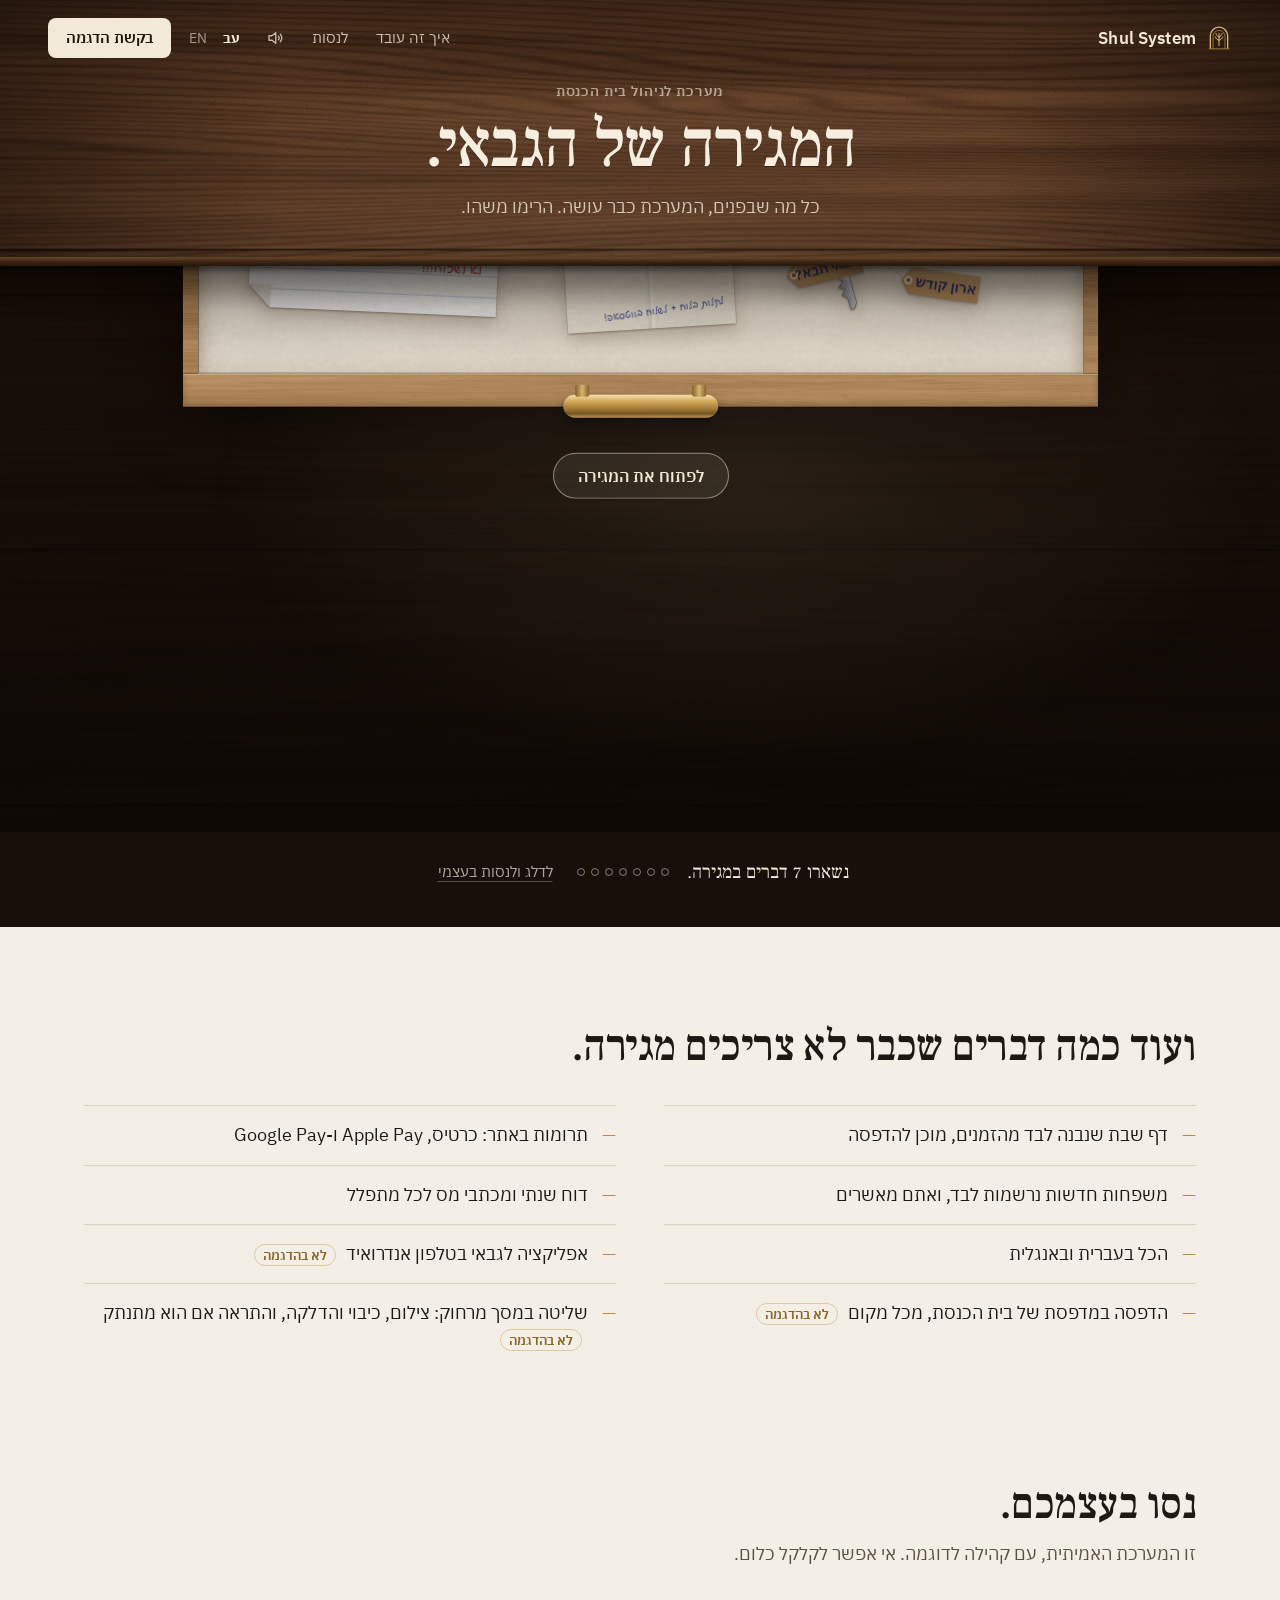
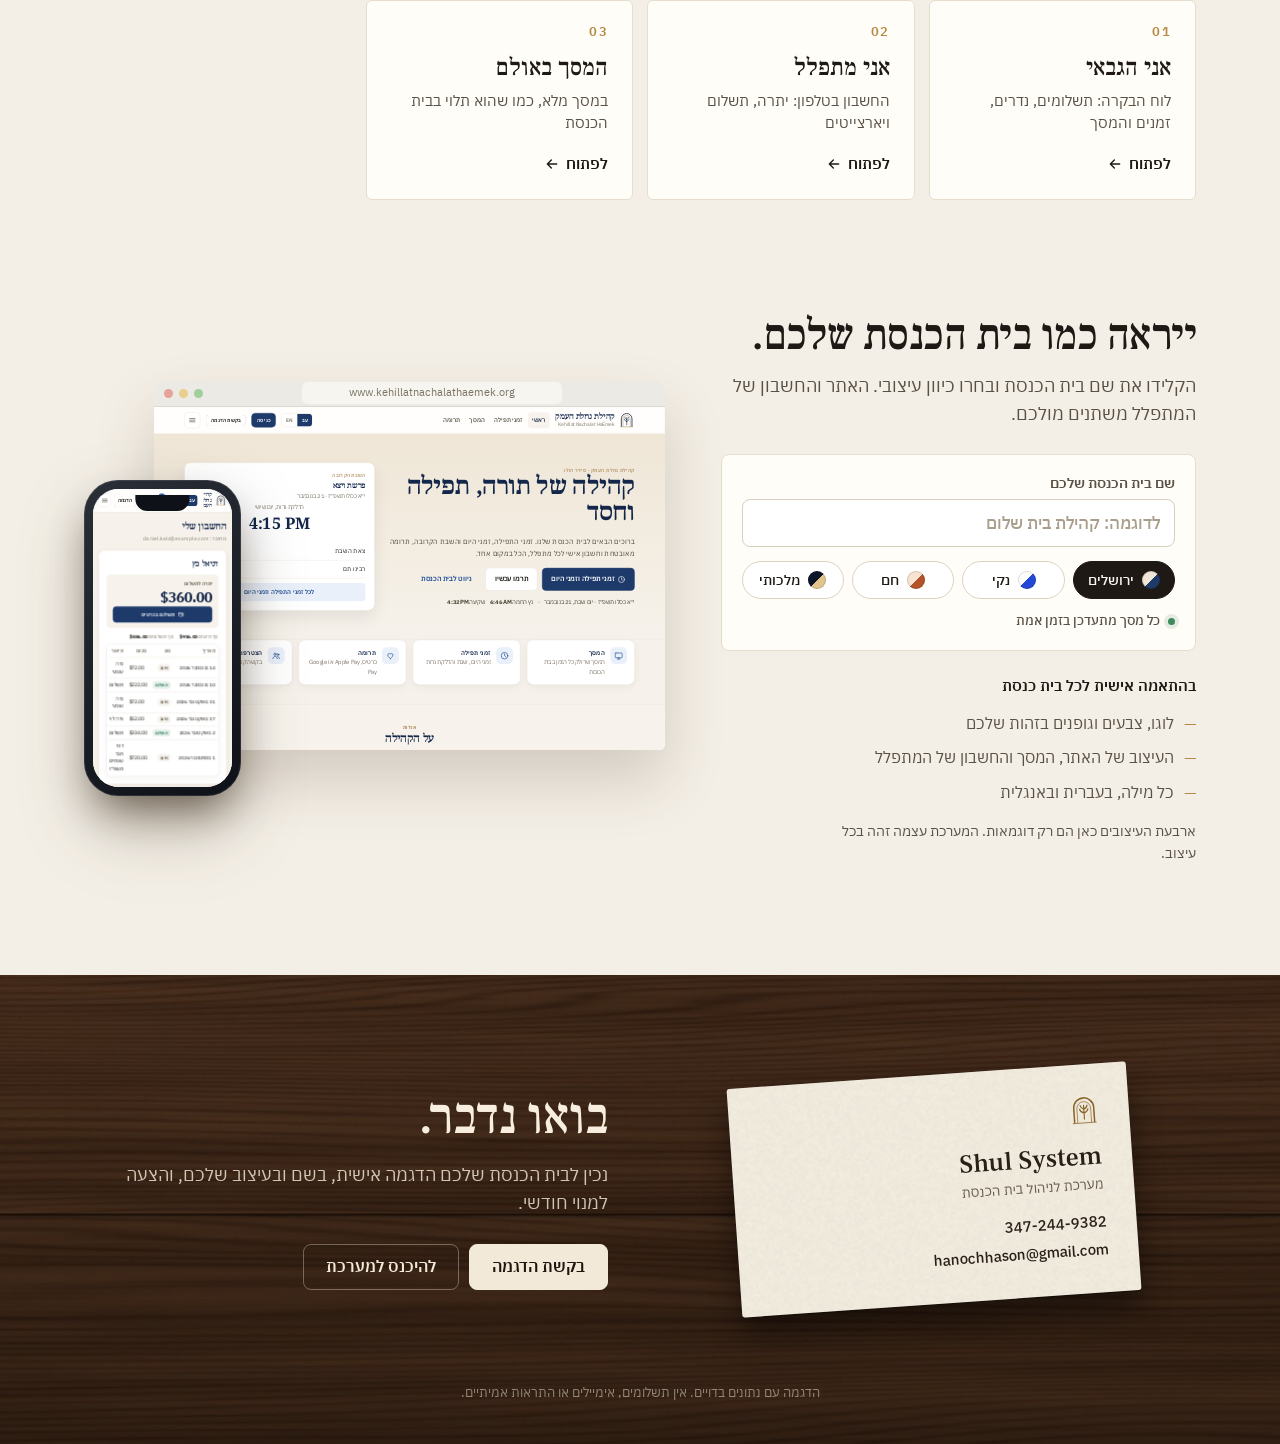
==== commit a2e6d7c6: "Drawer sounds: a wooden drawer, paper, keys, the remote - The drawer starts ajar. The visitor's firs" ====
--- a/index.html
+++ b/index.html
@@ -48,6 +48,7 @@
 <script src="js/views-finance.js"></script>
 <script src="js/views-gabbai.js"></script>
 <script src="js/experience.js"></script>
+<script src="js/sound.js"></script>
 <script src="js/drawer.js"></script>
 <script>SHUL_UI.start();</script>
 </body>
--- a/css/drawer.css
+++ b/css/drawer.css
@@ -5,6 +5,7 @@
 
 body.pg-dw { background: #1a110b; }
 html.dw-lock { overflow: hidden; }
+.salesbar[hidden] { display: none !important; }
 .dw, .dw-hold {
   --cream: #f3e9d8; --ink: #1e1914; --ink2: #5a5146; --brass: #b58a45; --paper: #fbf8f2;
   --pen: #26398c; --red: #b3392b; --pencil: #4b4844;
@@ -272,6 +273,100 @@
 .dw-end-copy p { font-size: 18px; line-height: 1.6; color: rgba(243, 233, 216, .82); margin: 14px 0 26px; max-width: 46ch; }
 .dw-fine { text-align: center; font-size: 13px; color: rgba(243, 233, 216, .5); margin: 80px 0 0; padding: 0 16px; }
 
+
+/* ---------- make it yours: name, design, live website and member account ---------- */
+.dw-looks { padding: 40px 0 110px; }
+.dw-looks-grid { display: grid; grid-template-columns: minmax(0, .9fr) minmax(0, 1.1fr); gap: 56px; align-items: center; }
+.dw-looks-copy p { font-size: 17.5px; color: var(--ink2); margin: 12px 0 0; max-width: 46ch; line-height: 1.6; }
+.dw .pz { transform: none; margin-top: 26px; background: #fffdf8; border: 1px solid #e6ddcd; border-radius: 8px; box-shadow: none; padding: 20px; max-width: none; }
+.dw .pz-field span { font: 600 13.5px/1.3 var(--body); color: var(--ink2); letter-spacing: 0; }
+.dw .pz-field input { background: #fff; color: var(--ink); border: 1px solid #d9cfbe; border-radius: 8px; font: 500 17px/1.3 var(--body); padding: 12px 14px; }
+.dw .pz-field input::placeholder { color: #a99e8c; }
+.dw .pz-field input:focus { outline: 2px solid #d6b06a; outline-offset: 1px; border-color: transparent; }
+.dw .pz-designs { grid-template-columns: repeat(4, minmax(0, 1fr)); gap: 8px; margin-top: 14px; }
+.dw .pz-d { flex-direction: row; justify-content: center; gap: 8px; border: 1px solid #ddd3c2; border-radius: 999px; background: #fff; color: var(--ink); font: 500 14px/1 var(--body); padding: 9px 10px; }
+.dw .pz-d:hover { border-color: var(--ink); }
+.dw .pz-d[aria-pressed="true"] { border-color: var(--ink); background: var(--ink); color: var(--paper); }
+.dw .pz-sw { width: 18px; height: 18px; border: 0; box-shadow: inset 0 0 0 1px rgba(0, 0, 0, .15); }
+.dw .pz-foot { color: var(--ink2); font: 500 13px/1.3 var(--body); margin-top: 14px; }
+.dw .pz-live i { background: #3f8a5c; box-shadow: 0 0 0 4px rgba(63, 138, 92, .14); }
+.dw .pz-reset { color: var(--pen); font: 500 13px/1 var(--body); text-decoration: underline; text-underline-offset: 3px; }
+.dw-made { margin-top: 22px; }
+.dw-made b { font: 600 15px/1.3 var(--body); }
+.dw-made ul { margin: 8px 0 0; padding: 0; list-style: none; }
+.dw-made li { font-size: 15.5px; color: var(--ink2); padding: 5px 0; display: flex; gap: 10px; }
+.dw-made li::before { content: "—"; color: var(--brass); }
+.dw-made p { font-size: 14px; color: var(--ink2); margin: 10px 0 0; }
+.dw-looks-vis { position: relative; padding-bottom: 8%; }
+.dw-looks-vis .dw-lk-win { width: 88%; box-shadow: 0 30px 60px rgba(60, 40, 20, .18); }
+.dw-lk-phone { position: absolute; inset-inline-end: 0; bottom: 0; width: 27%; filter: drop-shadow(0 24px 30px rgba(40, 25, 10, .28)); }
+[dir="rtl"] .dw-looks-vis .dw-lk-win { margin-inline-start: 0; }
+.dw-tag { font-style: normal; font-size: 12.5px; font-weight: 600; color: #8a6526; border: 1px solid #dcc9a4; border-radius: 999px; padding: 2px 8px; margin-inline-start: 6px; white-space: nowrap; }
+.dw-also li > span { flex: 1; }
+
+/* ---------- the proposal page ---------- */
+.dw-page { background: #f4efe6; min-height: 100vh; }
+.dw-page .dw-desk::after { display: none; }
+.dw-page .dw-intro { padding-bottom: 54px; }
+.dw-page .dw-intro h1 { font-size: clamp(36px, 4.6vw, 60px); }
+.dw-navl { color: rgba(243, 233, 216, .78); text-decoration: none; font-size: 15px; padding: 8px 12px; border-radius: 8px; }
+.dw-navl:hover { color: var(--cream); background: rgba(255, 240, 220, .07); }
+.dw-propw { padding: 56px 0 96px; }
+.dw-prop { display: grid; grid-template-columns: minmax(0, 1.25fr) minmax(0, .75fr); gap: 48px; align-items: start; }
+.dw-letter { background: var(--paper); border-radius: 4px; padding: clamp(22px, 3vw, 40px); box-shadow: 0 1px 1px rgba(0, 0, 0, .06), 0 24px 50px -20px rgba(60, 40, 20, .3); position: relative; display: grid; gap: 16px; }
+.dw-letter::after { content: ""; position: absolute; inset: 0; background: url(../img/grain.png) 0 0 / 200px; mix-blend-mode: multiply; opacity: .18; pointer-events: none; border-radius: inherit; }
+.dw-fgrid { display: grid; grid-template-columns: repeat(2, minmax(0, 1fr)); gap: 16px; }
+.dw-f { display: grid; gap: 6px; margin: 0; border: 0; padding: 0; min-width: 0; position: relative; z-index: 1; }
+.dw-f > span, .dw-f legend { font: 600 13.5px/1.3 var(--body); color: var(--ink2); padding: 0; margin-bottom: 6px; }
+.dw-f input, .dw-f select, .dw-f textarea { width: 100%; box-sizing: border-box; background: #fff; color: var(--ink); border: 1px solid #d9cfbe; border-radius: 8px; font: 500 16px/1.4 var(--body); padding: 11px 13px; }
+.dw-f input:focus, .dw-f select:focus, .dw-f textarea:focus { outline: 2px solid #d6b06a; outline-offset: 1px; border-color: transparent; }
+.dw-ints > div { display: flex; flex-wrap: wrap; gap: 8px; }
+.dw-chk { position: relative; cursor: pointer; }
+.dw-chk input { position: absolute; opacity: 0; pointer-events: none; }
+.dw-chk span { display: inline-block; border: 1px solid #ddd3c2; background: #fff; border-radius: 999px; padding: 8px 14px; font: 500 14px/1.2 var(--body); color: var(--ink2); transition: background .15s, color .15s, border-color .15s; }
+.dw-chk input:checked + span { background: var(--ink); border-color: var(--ink); color: var(--paper); }
+.dw-chk input:focus-visible + span { outline: 2px solid #d6b06a; outline-offset: 2px; }
+.dw-btn.wide { width: 100%; min-height: 52px; font-size: 16.5px; position: relative; z-index: 1; }
+.dw-small { margin: 0; font-size: 13.5px; color: var(--ink2); line-height: 1.5; position: relative; z-index: 1; }
+.dw-done { position: relative; z-index: 1; border-top: 1px solid #e6ddcd; padding-top: 18px; display: grid; gap: 12px; }
+.dw-done pre { margin: 0; white-space: pre-wrap; font: 13px/1.55 ui-monospace, Menlo, monospace; background: #fff; border: 1px solid #e6ddcd; border-radius: 8px; padding: 14px; text-align: left; }
+.dw-done .dw-btn svg { width: 16px; height: 16px; }
+.dw-side { display: grid; grid-template-columns: minmax(0, 1fr); gap: 28px; justify-items: center; padding-top: 10px; }
+.dw-side .dw-bcard { rotate: 3deg; }
+.dw-yours { width: min(400px, 100%); display: grid; gap: 4px; border-top: 1px solid #ddd3c2; padding-top: 18px; }
+.dw-yours small { font: 600 12.5px/1 var(--body); letter-spacing: .1em; text-transform: uppercase; color: var(--brass); }
+[dir="rtl"] .dw-yours small { letter-spacing: .04em; font-size: 13.5px; }
+.dw-yours b { font: 500 24px/1.2 var(--serif); }
+.dw-yours span { display: flex; align-items: center; gap: 8px; color: var(--ink2); font-size: 14.5px; }
+.dw-yours .dw-sw { width: 16px; height: 16px; border-radius: 50%; display: inline-block; }
+.dw-yours a { color: var(--pen); font-size: 14.5px; margin-top: 6px; width: fit-content; }
+@media (max-width: 1000px) {
+  .dw-looks-grid, .dw-prop { grid-template-columns: minmax(0, 1fr); gap: 36px; }
+}
+@media (max-width: 720px) {
+  .dw-fgrid { grid-template-columns: 1fr; }
+  .dw .pz-designs { grid-template-columns: repeat(2, minmax(0, 1fr)); }
+  .dw-top nav > .dw-navl { padding: 8px 6px; font-size: 14px; }
+  .dw-top nav > button[data-enter] { display: inline-flex; font-size: 14px; padding: 8px 6px; }
+}
+
+
+/* ---------- the drawer starts ajar; sound ---------- */
+.dw-drawer.ajar { transform: translateY(-74%); transition: transform 1s cubic-bezier(.22, .8, .16, 1); }
+.dw-drawer.ajar .dw-front { cursor: pointer; }
+.dw-drawer.ajar .dw-pull { animation: dwPull 2.4s ease-in-out infinite; }
+@keyframes dwPull { 0%, 100% { filter: brightness(1); } 50% { filter: brightness(1.22); } }
+.dw-invite { position: absolute; left: 50%; top: calc(100% + 46px); transform: translateX(-50%); z-index: 3; border: 1px solid rgba(243, 233, 216, .5); background: rgba(243, 233, 216, .08); color: var(--cream); font: 600 16px/1 var(--body); padding: 14px 24px; border-radius: 999px; cursor: pointer; white-space: nowrap; opacity: 0; transition: opacity .5s .4s, background .15s; }
+.dw-drawer.ajar .dw-invite { opacity: 1; }
+.dw-drawer:not(.ajar) .dw-invite { pointer-events: none; transition-delay: 0s; }
+.dw-invite:hover { background: rgba(243, 233, 216, .16); }
+.dw-invite:focus-visible, .dw-snd:focus-visible { outline: 2px solid #d6b06a; outline-offset: 3px; }
+.dw-snd { display: inline-grid; place-items: center; width: 38px; height: 38px; border: 0; border-radius: 8px; background: none; color: rgba(243, 233, 216, .78); cursor: pointer; }
+.dw-snd:hover { color: var(--cream); background: rgba(255, 240, 220, .07); }
+.dw-snd .x { display: none; }
+.dw-snd[aria-pressed="false"] .x { display: inline; }
+.dw-snd[aria-pressed="false"] .w1, .dw-snd[aria-pressed="false"] .w2 { display: none; }
+
 /* ---------- phones and narrow windows ---------- */
 @media (max-width: 1000px) {
   .dw-try-grid { grid-template-columns: repeat(2, minmax(0, 1fr)); }
@@ -284,7 +379,7 @@
   .dw-in { aspect-ratio: .56; }
   .dw-obj { left: var(--mx); top: var(--my); width: var(--mw); rotate: var(--mr); }
   .dw-top { padding: 14px 16px; }
-  .dw-top nav > button { display: none; }
+  .dw-top nav > button:not(.dw-snd) { display: none; }
   .dw-mark span { display: none; }
   .dw-intro { padding: 4px 16px 28px; }
   .dw-intro h1 { font-size: 40px; }
@@ -296,7 +391,7 @@
   .dw-try-grid { grid-template-columns: 1fr; }
   .dw-card { min-height: 0; }
   .dw-end { padding: 72px 0 32px; }
-  .dw-end .dw-wrap { grid-template-columns: 1fr; gap: 44px; }
+  .dw-end .dw-wrap { grid-template-columns: minmax(0, 1fr); gap: 44px; }
   .dw-final { top: 4%; }
 }
 @media (prefers-reduced-motion: reduce) {
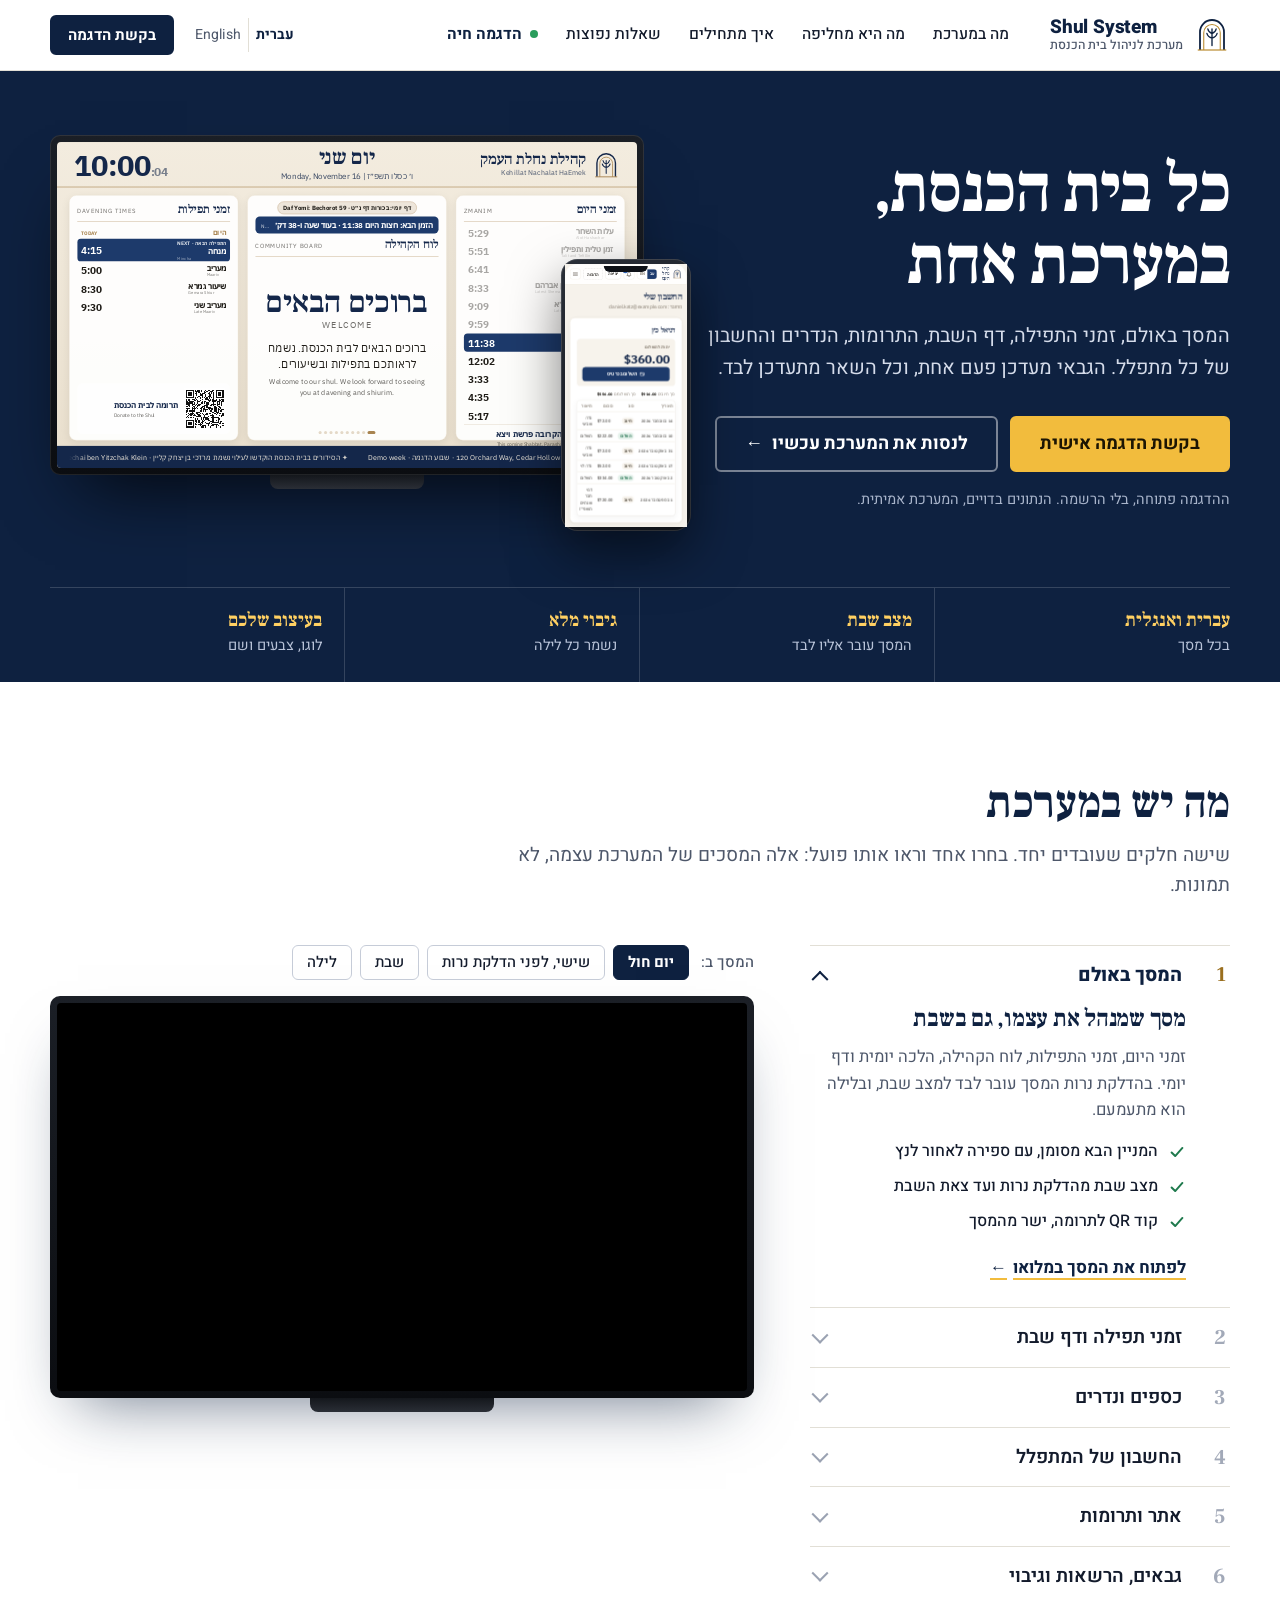
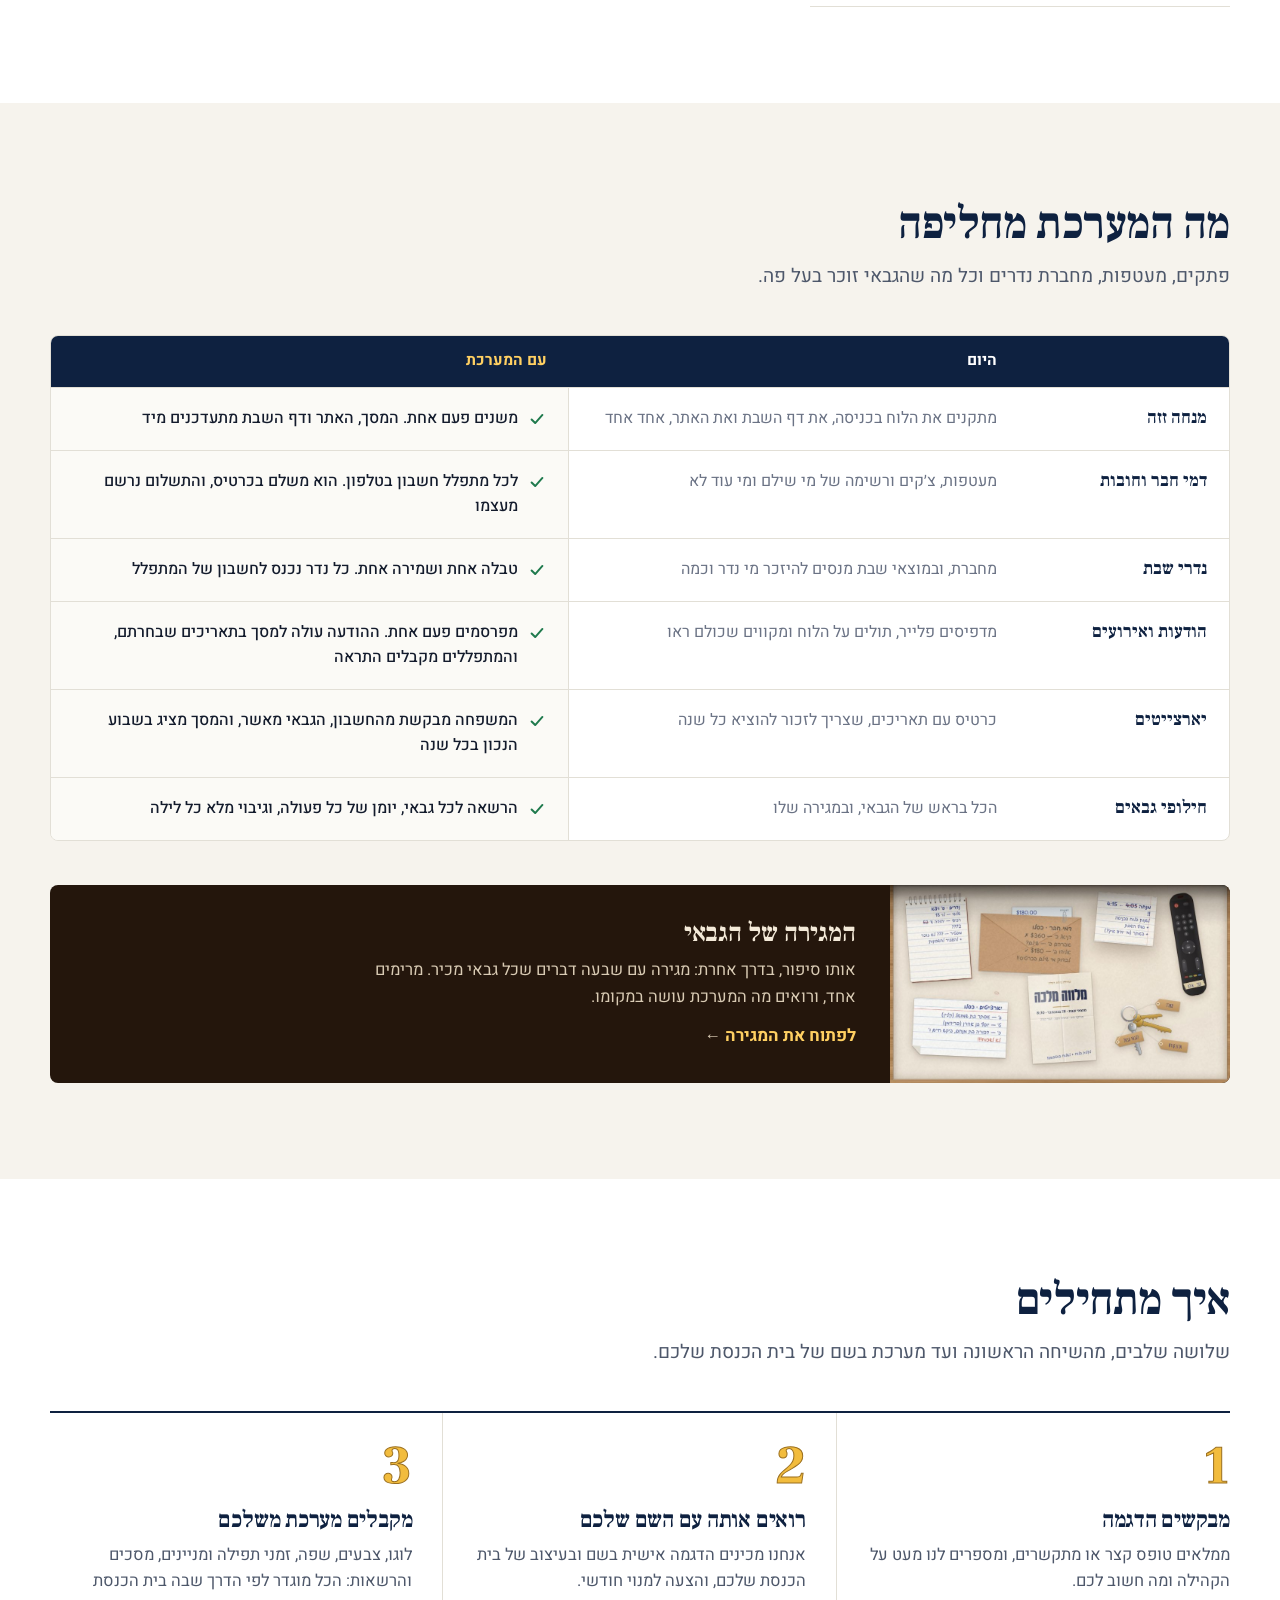
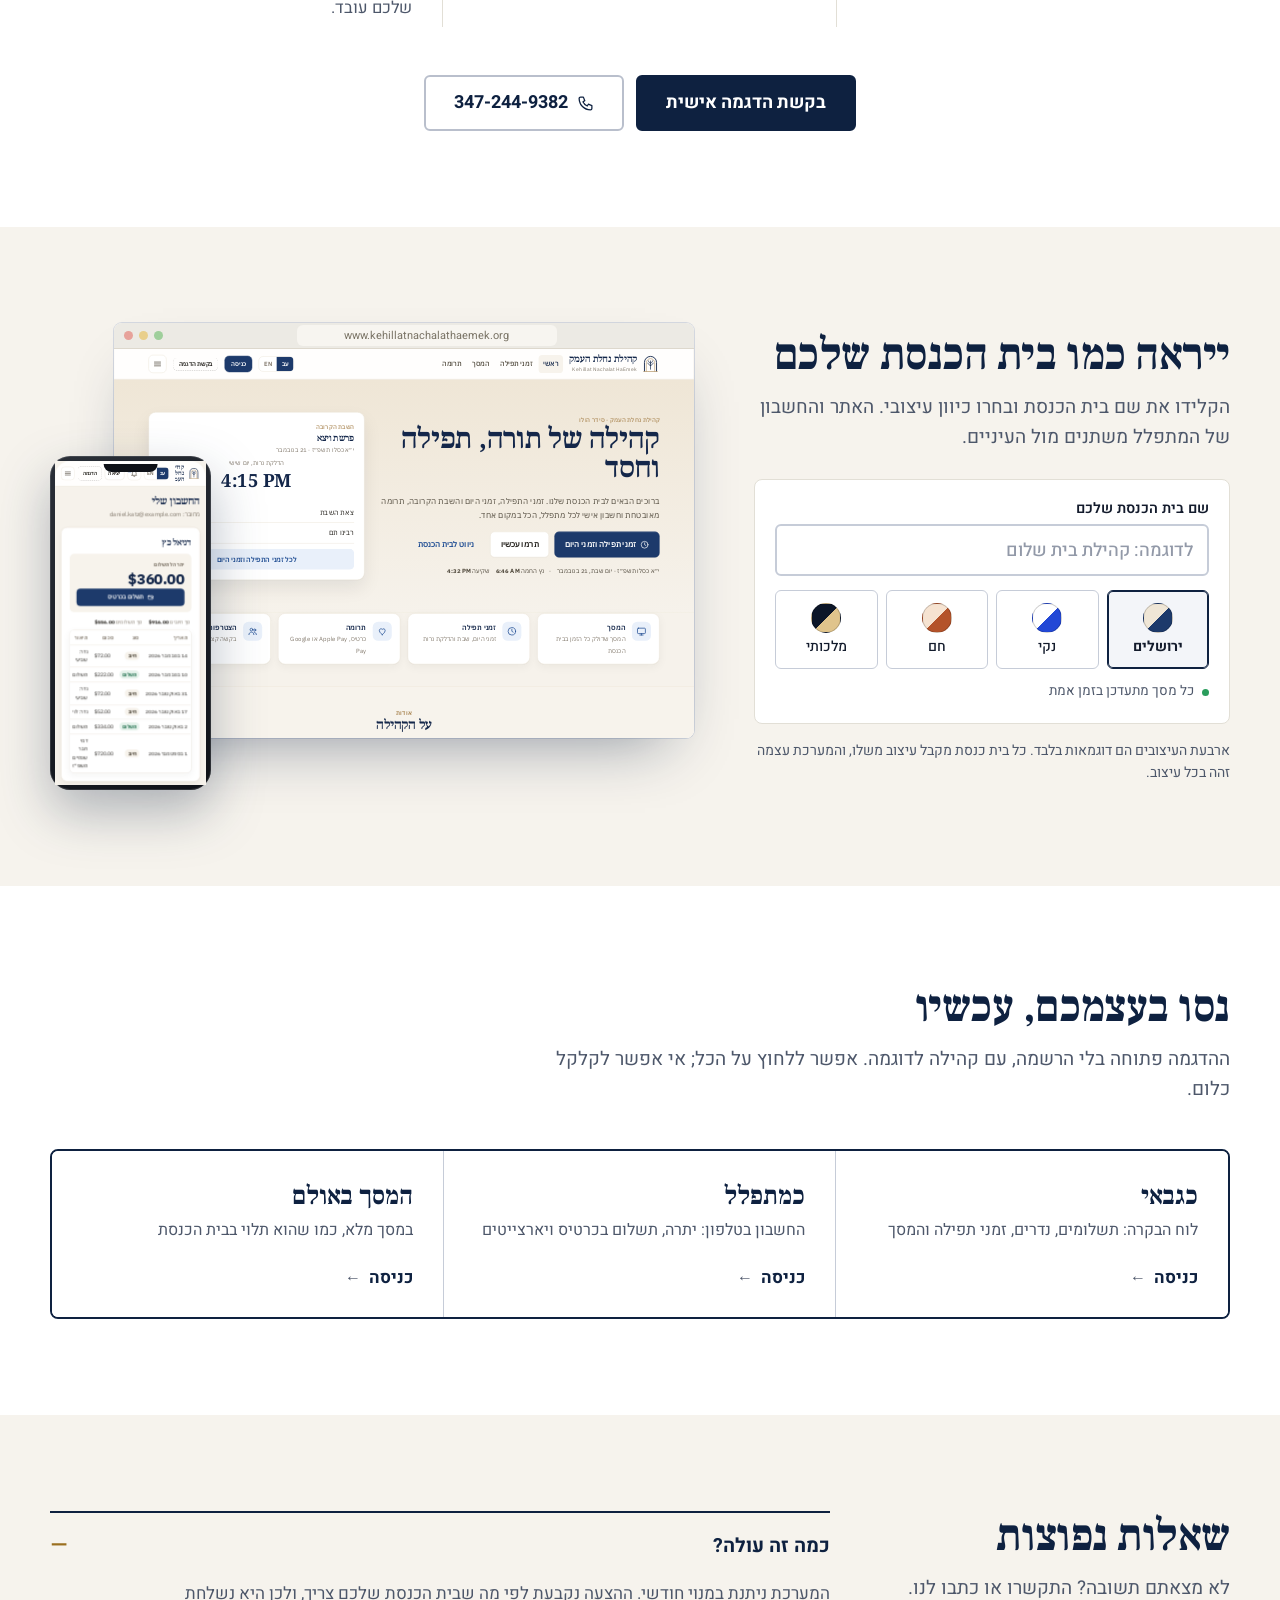
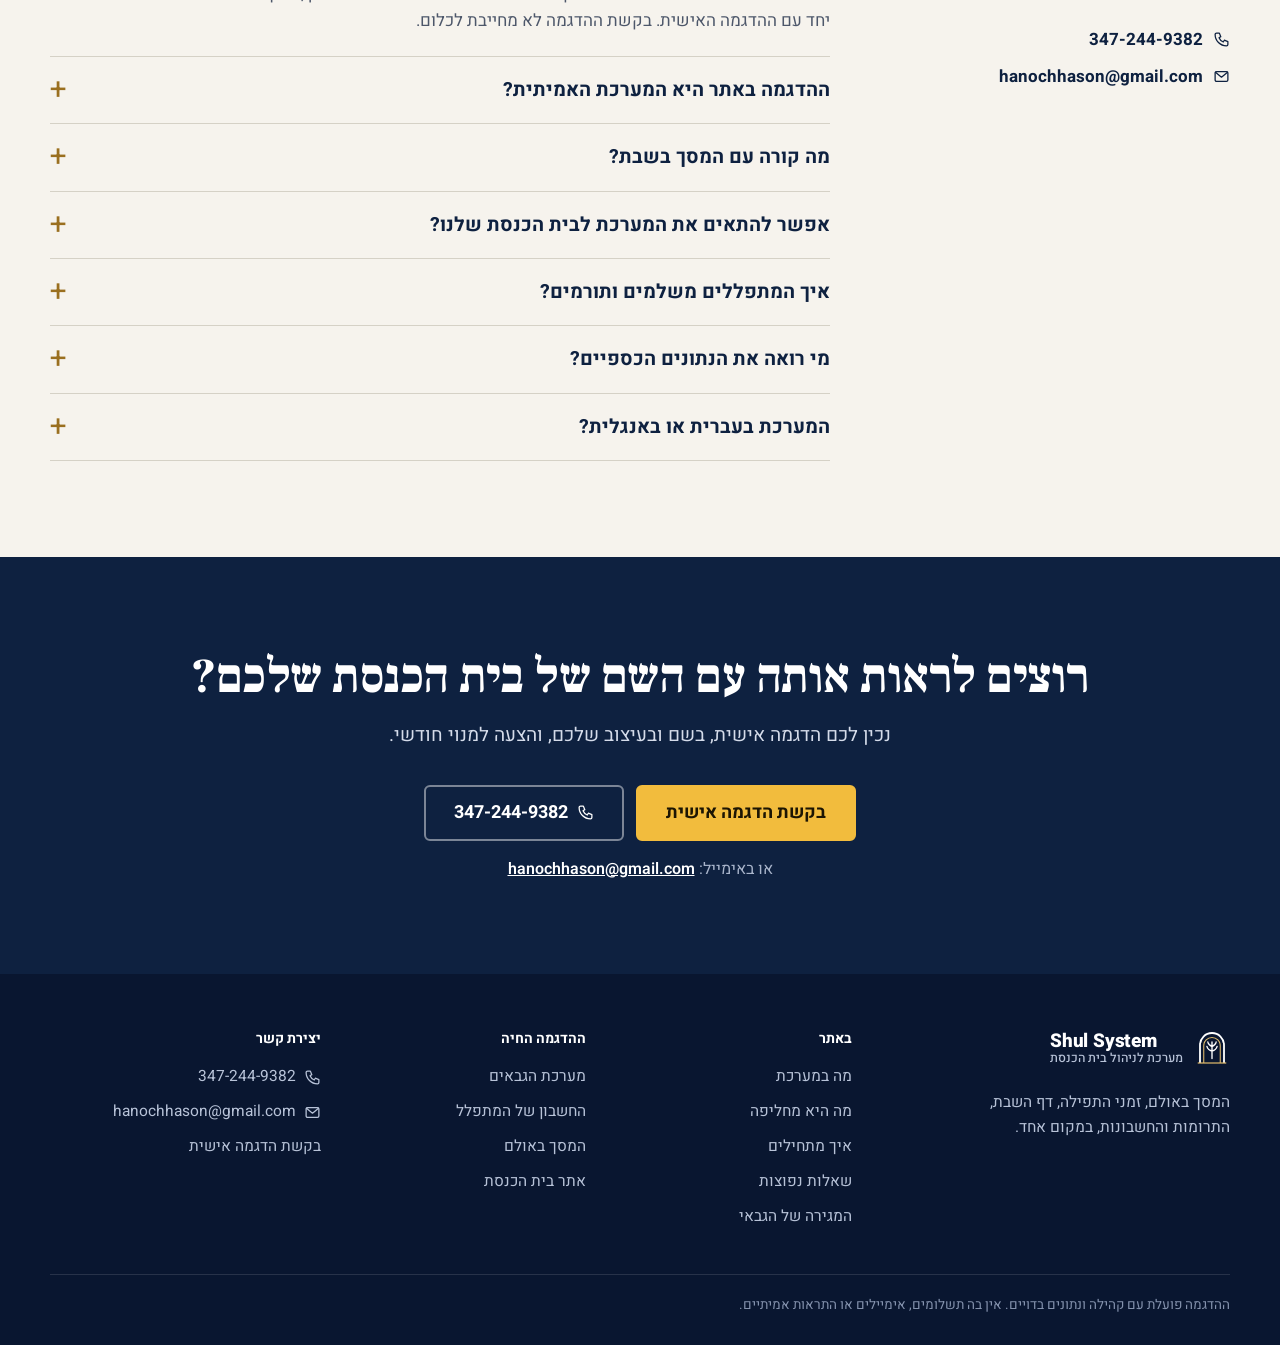
==== commit 4323fe4f: "A marketing home page: the offer first, the product running live, clear navigation The site now open" ====
--- a/index.html
+++ b/index.html
@@ -3,13 +3,13 @@
 <head>
 <meta charset="utf-8">
 <meta name="viewport" content="width=device-width, initial-scale=1">
-<title>Shul System | Shul management platform</title>
-<meta name="description" content="Interactive demo of a shul management system: screen, davening times, Shabbat bulletin, donations, finance, members. Fictional data.">
+<title>Shul System | מערכת לניהול בית הכנסת</title>
+<meta name="description" content="Shul System: one system for the whole shul. The screen, davening times, the Shabbat bulletin, donations, nedarim and member accounts. Live demo with fictional data.">
 <meta name="robots" content="noindex">
 <meta property="og:type" content="website">
 <meta property="og:site_name" content="Shul System">
 <meta property="og:title" content="מערכת ניהול לבית הכנסת · Shul System">
-<meta property="og:description" content="המגירה של הגבאי: כל מה שבפנים, המערכת כבר עושה. הדגמה חיה: המסך, זמני התפילה, דף השבת, תרומות, חשבונות ונדרים.">
+<meta property="og:description" content="כל בית הכנסת במערכת אחת: המסך באולם, זמני התפילה, דף השבת, תרומות, נדרים והחשבון של כל מתפלל. הדגמה חיה, בלי הרשמה.">
 <meta property="og:url" content="https://office212.github.io/shul-system-demo/">
 <meta property="og:image" content="https://office212.github.io/shul-system-demo/img/og.png">
 <meta property="og:image:width" content="1200">
@@ -25,6 +25,7 @@
 <link rel="stylesheet" href="css/product.css">
 <link rel="stylesheet" href="css/drawer.css">
 <link rel="stylesheet" href="css/paper.css">
+<link rel="stylesheet" href="css/home.css">
 </head>
 <body>
 <div class="topstack">
@@ -50,6 +51,7 @@
 <script src="js/experience.js"></script>
 <script src="js/sound.js"></script>
 <script src="js/drawer.js"></script>
+<script src="js/home.js"></script>
 <script>SHUL_UI.start();</script>
 </body>
 </html>
--- a/css/home.css
+++ b/css/home.css
@@ -0,0 +1,360 @@
+/* Shul System sales demo | the marketing site (#/ and #/proposal).
+   Navy, white and warm stone; one gold for the main action. Headings in Frank Ruhl Libre,
+   text in Heebo. The product itself is the picture: live frames of the real screens. */
+
+body.pg-mk { background: #fff; }
+.mk {
+  --navy: #0e2140; --navy2: #17305a; --ink: #131b2c; --ink2: #4d576a; --line: #e2dfd6; --stone: #f6f3ed;
+  --gold: #f2bc3d; --gold2: #ffd062; --brass: #9a6f1f; --ok: #1f7a4d;
+  --serif: "Frank Ruhl Libre", "Noto Serif Hebrew", Georgia, serif; --sans: "Heebo", "Assistant", Arial, sans-serif;
+  font-family: var(--sans); color: var(--ink); font-size: 17px; line-height: 1.6; overflow-x: clip;
+}
+#app > .mk { animation: none; }
+.mk *, .mk *::before, .mk *::after { box-sizing: border-box; }
+.mk h1, .mk h2, .mk h3 { font-family: var(--serif); color: inherit; margin: 0; letter-spacing: -.01em; }
+.mk p { margin: 0; }
+.mk a { color: inherit; }
+.mk-wrap { width: min(1180px, 100% - 48px); margin-inline: auto; }
+.mk-arr { display: inline-block; transition: transform .15s; }
+a:hover > .mk-arr, a:hover em > .mk-arr { transform: translateX(-3px); }
+[dir="ltr"] a:hover > .mk-arr, [dir="ltr"] a:hover em > .mk-arr { transform: translateX(3px); }
+.mk :focus-visible { outline: 3px solid #4a7fd6; outline-offset: 2px; border-radius: 4px; }
+
+/* ---------- buttons ---------- */
+.mk-btn { display: inline-flex; align-items: center; justify-content: center; gap: 9px; min-height: 46px; padding: 0 22px; border-radius: 6px; border: 2px solid var(--navy); background: var(--navy); color: #fff !important; font: 700 16px/1.2 var(--sans); text-decoration: none; cursor: pointer; white-space: nowrap; transition: background .15s, border-color .15s, color .15s; }
+.mk-btn:hover { background: var(--navy2); border-color: var(--navy2); }
+.mk-btn.sm { min-height: 40px; padding: 0 16px; font-size: 15px; }
+.mk-btn.lg { min-height: 56px; padding: 0 28px; font-size: 18px; }
+.mk-btn.wide { width: 100%; }
+.mk-btn.gold { background: var(--gold); border-color: var(--gold); color: #1c1503 !important; }
+.mk-btn.gold:hover { background: var(--gold2); border-color: var(--gold2); }
+.mk-btn.line { background: transparent; border-color: rgba(255, 255, 255, .45); color: #fff !important; }
+.mk-btn.line:hover { border-color: #fff; background: rgba(255, 255, 255, .08); }
+.mk-btn.line-dark { background: transparent; border-color: #b9bfcc; color: var(--navy) !important; }
+.mk-btn.line-dark:hover { border-color: var(--navy); background: #f3f5f9; }
+.mk-link { display: inline-flex; gap: 6px; font-weight: 700; color: var(--navy) !important; text-decoration: underline; text-decoration-thickness: 2px; text-underline-offset: 5px; text-decoration-color: var(--gold); }
+.mk-link:hover { text-decoration-color: var(--navy); }
+.mk-cta-row { display: flex; flex-wrap: wrap; gap: 12px; align-items: center; }
+.mk-cta-row.center { justify-content: center; }
+.mk-small { font-size: 14px; color: var(--ink2); line-height: 1.55; }
+
+/* ---------- header ---------- */
+.mk-head { position: sticky; top: 0; z-index: 60; background: #fff; border-bottom: 1px solid var(--line); transition: box-shadow .2s; }
+.mk-head.scrolled { box-shadow: 0 6px 20px -12px rgba(14, 33, 64, .35); }
+.mk-head-in { display: flex; align-items: center; gap: 28px; height: 70px; }
+.mk-brand { display: inline-flex; align-items: center; gap: 11px; text-decoration: none; color: var(--navy) !important; --gold: #b98a2e; flex: none; }
+.mk-brand svg { width: 36px; height: 36px; flex: none; }
+.mk-brand span { display: flex; flex-direction: column; line-height: 1.15; }
+.mk-brand b { font: 800 19px/1.1 var(--sans); letter-spacing: -.01em; direction: ltr; }
+.mk-brand small { font-size: 12.5px; color: var(--ink2); font-weight: 500; }
+.mk-nav { display: flex; align-items: center; gap: 2px; flex: 1; }
+.mk-nav > a { padding: 9px 13px; font-size: 15.5px; font-weight: 500; color: var(--ink) !important; text-decoration: none; border-radius: 6px; white-space: nowrap; }
+.mk-nav > a:hover { background: var(--stone); }
+.mk-nav > a.on { color: var(--navy) !important; box-shadow: inset 0 -2px 0 var(--gold); border-radius: 0; }
+.mk-nav > a.mk-nav-demo { color: var(--navy) !important; font-weight: 700; }
+.mk-nav > a.mk-nav-demo::before { content: ""; display: inline-block; width: 8px; height: 8px; border-radius: 50%; background: #2a9d5c; margin-inline-end: 8px; vertical-align: 1px; }
+.mk-nav-extra { display: none; }
+.mk-head-end { display: flex; align-items: center; gap: 14px; margin-inline-start: auto; flex: none; }
+.mk-lang { display: inline-flex; font-size: 14px; }
+.mk-lang button { border: 0; background: none; font: inherit; color: var(--ink2); padding: 6px 7px; cursor: pointer; }
+.mk-lang button + button { border-inline-start: 1px solid var(--line); }
+.mk-lang button[aria-pressed="true"] { color: var(--navy); font-weight: 700; }
+.mk-lang button:hover { color: var(--navy); }
+.mk-burger { display: none; width: 44px; height: 44px; border: 1px solid var(--line); background: #fff; border-radius: 6px; cursor: pointer; padding: 0; flex-direction: column; align-items: center; justify-content: center; gap: 5px; }
+.mk-burger i { display: block; width: 20px; height: 2px; background: var(--navy); transition: transform .2s, opacity .2s; }
+.mk-head.open .mk-burger i:nth-child(1) { transform: translateY(7px) rotate(45deg); }
+.mk-head.open .mk-burger i:nth-child(2) { opacity: 0; }
+.mk-head.open .mk-burger i:nth-child(3) { transform: translateY(-7px) rotate(-45deg); }
+
+/* ---------- hero ---------- */
+.mk-hero { background: var(--navy); color: #fff; padding: 64px 0 0; }
+.mk-hero-grid { display: grid; grid-template-columns: minmax(0, 1fr) minmax(0, 1.12fr); gap: 56px; align-items: center; }
+.mk-hero h1 { font-size: clamp(40px, 5.3vw, 70px); font-weight: 800; line-height: 1.06; letter-spacing: -.02em; }
+.mk-lead { font-size: clamp(18px, 1.55vw, 21px); line-height: 1.6; color: #d5dcea; margin-top: 22px !important; max-width: 33em; }
+.mk-hero .mk-cta-row { margin-top: 32px; }
+.mk-hero-note { margin-top: 16px !important; font-size: 14.5px; color: #a9b5cb; }
+.mk-hero-vis { position: relative; padding-bottom: 7%; }
+.mk-hero-vis .tvset-screen { box-shadow: 0 40px 70px -30px rgba(0, 0, 0, .8), inset 0 0 0 1px rgba(255, 255, 255, .09); }
+.mk-hero-phone { position: absolute; bottom: 0; inset-inline-start: -8%; width: 22%; filter: drop-shadow(0 22px 26px rgba(0, 0, 0, .5)); }
+.mk .phone { border-radius: 12.5% / 6%; padding: 3.2%; box-shadow: inset 0 0 0 1px rgba(255, 255, 255, .12); }
+.mk .phone .sf { border-radius: 10% / 4.8%; }
+.mk .phone-notch { top: 2.4%; height: 2.4%; }
+.mk-facts { list-style: none; margin: 56px 0 0; padding: 0; display: grid; grid-template-columns: repeat(4, 1fr); border-top: 1px solid rgba(255, 255, 255, .16); }
+.mk-facts li { padding: 20px 22px 24px; display: flex; flex-direction: column; gap: 2px; }
+.mk-facts li + li { border-inline-start: 1px solid rgba(255, 255, 255, .16); }
+.mk-facts li:first-child { padding-inline-start: 0; }
+.mk-facts b { font: 700 19px/1.3 var(--serif); color: var(--gold2); }
+.mk-facts span { font-size: 14.5px; color: #b8c3d8; }
+
+/* ---------- sections ---------- */
+.mk-sec { padding: 96px 0; scroll-margin-top: 70px; }
+.mk-stone { background: var(--stone); }
+.mk-sec-head { max-width: 720px; margin-bottom: 44px; }
+.mk-sec-head h2, .mk-looks-copy h2 { font-size: clamp(30px, 3.5vw, 46px); font-weight: 700; line-height: 1.12; color: var(--navy); }
+.mk-sec-head p, .mk-looks-copy > p:first-of-type { font-size: 19px; color: var(--ink2); margin-top: 12px; }
+
+/* ---------- what's inside ---------- */
+.mk-feat { display: grid; grid-template-columns: minmax(0, 420px) minmax(0, 1fr); gap: 56px; align-items: start; }
+.mk-feat-list { border-top: 1px solid var(--line); }
+.mk-feat-item { border-bottom: 1px solid var(--line); }
+.mk-feat-tab { width: 100%; display: flex; align-items: center; gap: 14px; padding: 17px 4px; border: 0; background: none; font: 600 19px/1.3 var(--sans); color: var(--ink); cursor: pointer; text-align: start; }
+.mk-feat-tab:hover { color: var(--navy); }
+.mk-feat-n { flex: none; width: 30px; font: 700 21px/1 var(--serif); color: #a2a9b8; }
+.mk-feat-tab i { margin-inline-start: auto; width: 12px; height: 12px; flex: none; border-right: 2px solid #9aa2b2; border-bottom: 2px solid #9aa2b2; transform: rotate(45deg) translate(-2px, -2px); transition: transform .2s; }
+.mk-feat-item.on .mk-feat-tab { color: var(--navy); font-weight: 800; cursor: default; }
+.mk-feat-item.on .mk-feat-n { color: var(--brass); }
+.mk-feat-item.on .mk-feat-tab i { transform: rotate(-135deg) translate(-3px, -3px); border-color: var(--navy); }
+.mk-feat-body { display: none; padding: 0 44px 26px; padding-inline-end: 4px; }
+.mk-feat-item.on .mk-feat-body { display: block; }
+.mk-feat-body h3 { font-size: 24px; font-weight: 700; line-height: 1.25; color: var(--navy); }
+.mk-feat-body p { margin-top: 10px; color: var(--ink2); font-size: 16.5px; }
+.mk-feat-body ul { list-style: none; margin: 16px 0 20px; padding: 0; display: grid; gap: 9px; }
+.mk-feat-body li { display: flex; gap: 10px; align-items: flex-start; font-size: 16px; font-weight: 500; }
+.mk-ck { flex: none; color: var(--ok); margin-top: 4px; }
+.mk-feat-stage { position: sticky; top: 100px; }
+.mk-vis { min-height: 200px; }
+.mk-vis .win { box-shadow: 0 30px 60px -28px rgba(14, 33, 64, .5), 0 0 0 1px #d4d8e0; border-radius: 8px; }
+.mk-vis .tvset-screen { box-shadow: 0 30px 60px -28px rgba(14, 33, 64, .6); }
+.mk-vis-phone { width: min(300px, 70%); margin: 0 auto; filter: drop-shadow(0 26px 30px rgba(14, 33, 64, .28)); }
+.mk-moments { display: flex; flex-wrap: wrap; gap: 8px; align-items: center; margin-bottom: 16px; font-size: 15px; }
+.mk-moments > span { color: var(--ink2); font-weight: 500; margin-inline-end: 4px; }
+.mk-moments button { border: 1px solid #c6ccd8; background: #fff; color: var(--ink); font: 500 15px/1 var(--sans); padding: 9px 14px; border-radius: 6px; cursor: pointer; }
+.mk-moments button:hover { border-color: var(--navy); }
+.mk-moments button[aria-pressed="true"] { background: var(--navy); border-color: var(--navy); color: #fff; font-weight: 700; }
+.mk-mincha { display: flex; flex-wrap: wrap; align-items: center; gap: 10px 22px; margin-bottom: 16px; padding: 14px 18px; border: 1px solid var(--line); border-inline-start: 4px solid var(--gold); background: #fff; border-radius: 6px; }
+.mk-mincha > div:first-child { display: flex; flex-direction: column; line-height: 1.25; }
+.mk-mincha b { font-size: 19px; }
+.mk-mincha small { color: var(--ink2); font-size: 13.5px; }
+.mk-mincha-ctl { display: flex; align-items: center; gap: 10px; direction: ltr; }
+.mk-mincha-ctl button { width: 52px; height: 44px; border: 2px solid var(--navy); background: #fff; color: var(--navy); font: 700 17px/1 var(--sans); border-radius: 6px; cursor: pointer; }
+.mk-mincha-ctl button:hover { background: var(--navy); color: #fff; }
+.mk-mincha-ctl output { min-width: 96px; text-align: center; font: 800 26px/1 var(--sans); color: var(--navy); font-variant-numeric: tabular-nums; }
+.mk-mincha p { flex: 1 1 180px; font-size: 14.5px; color: var(--ink2); }
+.mk-mincha p.ok { color: var(--ok); font-weight: 600; }
+
+/* ---------- what it replaces ---------- */
+.mk-cmp { background: #fff; border: 1px solid var(--line); border-radius: 8px; overflow: hidden; }
+.mk-cmp-h, .mk-cmp-r { display: grid; grid-template-columns: 210px 1fr 1.15fr; }
+.mk-cmp-h { background: var(--navy); color: #fff; font-weight: 700; font-size: 15.5px; }
+.mk-cmp-h span { padding: 13px 22px; }
+.mk-cmp-h span:last-child { color: var(--gold2); }
+.mk-cmp-r { border-top: 1px solid var(--line); }
+.mk-cmp-r > * { padding: 18px 22px; }
+.mk-cmp-r b { font: 700 18px/1.35 var(--serif); color: var(--navy); }
+.mk-cmp-r > span:nth-child(2) { color: #6b7385; font-size: 16px; }
+.mk-cmp-yes { display: flex; gap: 10px; background: #fbfaf6; font-weight: 500; font-size: 16px; border-inline-start: 1px solid var(--line); }
+.mk-drawer { margin-top: 44px; display: grid; grid-template-columns: 340px 1fr; align-items: center; background: #24160c; color: #f3e9d8 !important; text-decoration: none; border-radius: 8px; overflow: hidden; }
+.mk-drawer img { display: block; width: 100%; height: 100%; min-height: 190px; object-fit: cover; }
+.mk-drawer > span { display: flex; flex-direction: column; gap: 8px; padding: 26px 34px; }
+.mk-drawer b { font: 700 26px/1.2 var(--serif); }
+.mk-drawer span span { color: #d9cbb4; font-size: 16.5px; max-width: 56ch; }
+.mk-drawer em { font-style: normal; font-weight: 700; color: var(--gold2); margin-top: 4px; }
+
+/* ---------- getting started ---------- */
+.mk-steps { list-style: none; margin: 0 0 48px; padding: 0; display: grid; grid-template-columns: repeat(3, 1fr); gap: 0; border-top: 2px solid var(--navy); }
+.mk-steps li { padding: 26px 30px 6px; }
+.mk-steps li:first-child { padding-inline-start: 0; }
+.mk-steps li + li { border-inline-start: 1px solid var(--line); }
+.mk-step-n { display: block; font: 800 54px/1 var(--serif); color: var(--gold); -webkit-text-stroke: 1px var(--brass); margin-bottom: 14px; }
+.mk-steps h3 { font-size: 23px; font-weight: 700; color: var(--navy); }
+.mk-steps p { margin-top: 8px; color: var(--ink2); font-size: 16.5px; }
+
+/* ---------- make it yours ---------- */
+.mk-looks { display: grid; grid-template-columns: minmax(0, .85fr) minmax(0, 1.15fr); gap: 60px; align-items: center; }
+.mk .pz { margin-top: 26px; background: #fff; border: 1px solid var(--line); border-radius: 8px; padding: 20px; max-width: none; box-shadow: none; transform: none; }
+.mk .pz-field span { font: 600 14.5px/1.3 var(--sans); color: var(--ink); letter-spacing: 0; }
+.mk .pz-field input { background: #fff; color: var(--ink); border: 2px solid #c6ccd8; border-radius: 6px; font: 500 18px/1.2 var(--sans); min-height: 52px; padding: 10px 14px; }
+.mk .pz-field input:focus { outline: 0; border-color: var(--navy); }
+.mk .pz-field input::placeholder { color: #9299a8; }
+.mk .pz-designs { display: grid; grid-template-columns: repeat(4, 1fr); gap: 8px; margin-top: 14px; }
+.mk .pz-d { flex-direction: column; border: 1px solid #c6ccd8; border-radius: 6px; background: #fff; color: var(--ink); font: 500 14px/1.2 var(--sans); padding: 12px 6px; }
+.mk .pz-d:hover { border-color: var(--navy); }
+.mk .pz-d[aria-pressed="true"] { border-color: var(--navy); box-shadow: inset 0 0 0 1px var(--navy); background: #f3f5f9; font-weight: 700; }
+.mk .pz-foot { color: var(--ink2); font-size: 13.5px; }
+.mk .pz-live i { background: #2a9d5c; box-shadow: none; animation: none; }
+.mk .pz-reset { color: var(--navy); text-decoration: underline; font-size: 13.5px; }
+.mk-looks-copy .mk-small { margin-top: 16px; }
+.mk-looks-vis { position: relative; padding-bottom: 8%; }
+.mk-looks-vis .win { width: 90%; box-shadow: 0 30px 60px -28px rgba(14, 33, 64, .45), 0 0 0 1px #d4d8e0; border-radius: 8px; }
+.mk-looks-phone { position: absolute; inset-inline-end: 0; bottom: 0; width: 25%; filter: drop-shadow(0 22px 26px rgba(14, 33, 64, .3)); }
+
+/* ---------- try it ---------- */
+.mk-try { display: grid; grid-template-columns: repeat(3, 1fr); border: 2px solid var(--navy); border-radius: 8px; overflow: hidden; }
+.mk-try a { display: flex; flex-direction: column; gap: 6px; padding: 30px 30px 26px; text-decoration: none; color: var(--ink) !important; background: #fff; transition: background .15s; }
+.mk-try a + a { border-inline-start: 1px solid #c6ccd8; }
+.mk-try a:hover { background: #fdf6e3; }
+.mk-try b { font: 700 26px/1.2 var(--serif); color: var(--navy); }
+.mk-try span { color: var(--ink2); font-size: 16px; }
+.mk-try em { font-style: normal; font-weight: 700; color: var(--navy); margin-top: 14px; }
+.mk-try em .mk-arr { margin-inline-start: 4px; }
+
+/* ---------- questions ---------- */
+.mk-faq-grid { display: grid; grid-template-columns: minmax(0, 340px) minmax(0, 1fr); gap: 60px; align-items: start; }
+.mk-faq-grid .mk-sec-head { margin-bottom: 0; position: sticky; top: 100px; }
+.mk-faq-contact { display: flex; flex-direction: column; gap: 10px; margin-top: 22px; align-items: flex-start; }
+.mk-faq-contact a, .mk-foot a svg { text-decoration: none; }
+.mk-faq-contact a { display: inline-flex; align-items: center; gap: 10px; font-weight: 700; color: var(--navy) !important; font-size: 17px; }
+.mk-faq { border-top: 2px solid var(--navy); }
+.mk-faq details { border-bottom: 1px solid #d5d1c6; }
+.mk-faq summary { list-style: none; cursor: pointer; padding: 20px 0; font: 700 19.5px/1.35 var(--sans); color: var(--navy); display: flex; justify-content: space-between; gap: 20px; align-items: center; }
+.mk-faq summary::-webkit-details-marker { display: none; }
+.mk-faq summary::after { content: "+"; font: 400 30px/20px var(--sans); color: var(--brass); flex: none; }
+.mk-faq details[open] summary::after { content: "–"; }
+.mk-faq details p { padding: 0 0 22px; color: var(--ink2); max-width: 66ch; font-size: 17px; }
+
+/* ---------- closing ---------- */
+.mk-close { background: var(--navy); color: #fff; padding: 92px 0; text-align: center; }
+.mk-close h2 { font-size: clamp(30px, 3.8vw, 50px); font-weight: 800; line-height: 1.14; max-width: 20em; margin-inline: auto; }
+.mk-close p { color: #d5dcea; font-size: 19px; margin-top: 16px; }
+.mk-close .mk-cta-row { margin-top: 34px; }
+.mk-close-mail { font-size: 16px !important; color: #a9b5cb !important; }
+.mk-close-mail a { color: #fff; font-weight: 600; }
+
+/* ---------- footer ---------- */
+.mk-foot { background: #091630; color: #b8c3d8; padding: 56px 0 28px; font-size: 15.5px; }
+.mk-foot-grid { display: grid; grid-template-columns: 1.5fr 1fr 1fr 1.2fr; gap: 40px; }
+.mk-foot .mk-brand { color: #fff !important; --gold: #e2bd6c; }
+.mk-foot .mk-brand small { color: #b8c3d8; }
+.mk-foot-brand p { margin-top: 16px; max-width: 30ch; }
+.mk-foot h3 { font: 700 14px/1.3 var(--sans); color: #fff; margin-bottom: 12px; letter-spacing: 0; }
+.mk-foot-grid > div:not(.mk-foot-brand) a { display: flex; align-items: center; gap: 8px; padding: 5px 0; text-decoration: none; color: #b8c3d8; }
+.mk-foot-grid > div:not(.mk-foot-brand) a:hover { color: #fff; text-decoration: underline; }
+.mk-foot-fine { margin-top: 40px; padding-top: 20px; border-top: 1px solid rgba(255, 255, 255, .12); font-size: 13.5px; color: #8492ad; }
+
+/* ---------- the phone's bottom bar ---------- */
+.mk-sticky { display: none; }
+
+/* ---------- the request page ---------- */
+.mk-prop-top { background: var(--navy); color: #fff; padding: 56px 0 60px; }
+.mk-prop-top h1 { font-size: clamp(34px, 4.4vw, 54px); font-weight: 800; line-height: 1.1; }
+.mk-prop-top p { margin-top: 14px; font-size: 19px; color: #d5dcea; max-width: 44em; }
+.mk-prop-body { padding: 56px 0 96px; background: var(--stone); }
+.mk-prop-grid { display: grid; grid-template-columns: minmax(0, 1fr) 360px; gap: 40px; align-items: start; }
+.mk-form { background: #fff; border: 1px solid var(--line); border-radius: 8px; padding: 34px; display: grid; gap: 20px; }
+.mk-form-2 { display: grid; grid-template-columns: 1fr 1fr; gap: 20px; }
+.mk-f { display: flex; flex-direction: column; gap: 7px; border: 0; padding: 0; margin: 0; min-width: 0; }
+.mk-f > span, .mk-f legend { font: 600 15px/1.3 var(--sans); color: var(--ink); padding: 0; }
+.mk-f legend { margin-bottom: 9px; }
+.mk-f input:not([type=checkbox]), .mk-f select, .mk-f textarea { width: 100%; font: 400 17px/1.4 var(--sans); color: var(--ink); background: #fff; border: 2px solid #c6ccd8; border-radius: 6px; padding: 11px 13px; min-height: 50px; }
+.mk-f input:focus, .mk-f select:focus, .mk-f textarea:focus { outline: 0; border-color: var(--navy); }
+.mk-ints > div { display: grid; grid-template-columns: 1fr 1fr; gap: 8px; }
+.mk-chk { display: flex; align-items: center; gap: 10px; padding: 11px 13px; border: 1px solid #c6ccd8; border-radius: 6px; cursor: pointer; font-size: 16px; }
+.mk-chk:has(input:checked) { border-color: var(--navy); background: #f3f5f9; font-weight: 600; }
+.mk-chk input { width: 18px; height: 18px; accent-color: var(--navy); flex: none; }
+.mk-done { margin-top: 6px; padding: 20px; border: 2px solid var(--ok); border-radius: 8px; display: grid; gap: 14px; }
+.mk-done b { font-size: 19px; color: var(--ok); }
+.mk-done pre { margin: 0; white-space: pre-wrap; word-break: break-word; font: 14px/1.55 ui-monospace, Menlo, Consolas, monospace; background: var(--stone); padding: 14px; border-radius: 6px; text-align: left; }
+.mk-prop-side { display: grid; gap: 16px; position: sticky; top: 94px; }
+.mk-side-box { background: #fff; border: 1px solid var(--line); border-radius: 8px; padding: 24px; display: flex; flex-direction: column; gap: 10px; }
+.mk-side-box h2 { font-size: 21px; font-weight: 700; color: var(--navy); margin-bottom: 4px; }
+.mk-side-box > a:not(.mk-link) { display: inline-flex; align-items: center; gap: 10px; text-decoration: none; font-weight: 700; color: var(--navy) !important; }
+.mk-side-tel { font-size: 24px; }
+.mk-side-steps { margin: 0; padding: 0; list-style: none; display: grid; gap: 14px; counter-reset: s; }
+.mk-side-steps li { display: grid; gap: 2px; padding-inline-start: 34px; position: relative; counter-increment: s; }
+.mk-side-steps li::before { content: counter(s); position: absolute; inset-inline-start: 0; top: -2px; font: 800 24px/1.2 var(--serif); color: var(--brass); }
+.mk-side-steps span { color: var(--ink2); font-size: 15px; line-height: 1.5; }
+.mk-yours b { font-size: 18px; }
+.mk-yours > span { display: flex; align-items: center; gap: 8px; color: var(--ink2); font-size: 15px; }
+.mk-yours i { width: 18px; height: 18px; border-radius: 50%; border: 1px solid rgba(0, 0, 0, .2); }
+
+/* ---------- narrower screens ---------- */
+@media (max-width: 1120px) {
+  .mk-head-in { gap: 16px; }
+  .mk-nav > a { padding: 9px 9px; font-size: 15px; }
+  .mk-brand small { display: none; }
+}
+@media (max-width: 940px) {
+  .mk { font-size: 16.5px; }
+  .mk-wrap { width: min(1180px, 100% - 36px); }
+  .mk-head-in { height: 62px; }
+  .mk-burger { display: flex; }
+  .mk-lang button:not([aria-pressed="false"]) { display: none; }
+  .mk-lang button + button { border: 0; }
+  .mk-nav { display: none; position: absolute; inset-inline: 0; top: 100%; background: #fff; border-bottom: 1px solid var(--line); box-shadow: 0 24px 40px -20px rgba(14, 33, 64, .4); flex-direction: column; align-items: stretch; padding: 8px 18px 20px; max-height: calc(100dvh - 62px); overflow: auto; }
+  .mk-head.open .mk-nav { display: flex; }
+  .mk-nav > a { padding: 15px 4px; font-size: 18px; border-bottom: 1px solid var(--line); border-radius: 0; }
+  .mk-nav > a.on { box-shadow: none; }
+  .mk-nav-extra { display: flex; flex-direction: column; gap: 14px; padding-top: 18px; }
+  .mk-nav-tel { display: inline-flex; align-items: center; gap: 10px; font-weight: 700; font-size: 19px; text-decoration: none; color: var(--navy) !important; }
+  .mk-hero { padding-top: 40px; }
+  .mk-hero-grid { grid-template-columns: 1fr; gap: 40px; }
+  .mk-hero-vis { margin-inline-start: 5%; }
+  .mk-facts { grid-template-columns: 1fr 1fr; margin-top: 40px; }
+  .mk-facts li { padding: 16px 16px 18px; }
+  .mk-facts li:nth-child(odd) { padding-inline-start: 0; border-inline-start: 0; }
+  .mk-facts li:nth-child(n+3) { border-top: 1px solid rgba(255, 255, 255, .16); }
+  .mk-sec { padding: 64px 0; scroll-margin-top: 62px; }
+  .mk-sec-head { margin-bottom: 30px; }
+  .mk-sec-head p, .mk-looks-copy > p:first-of-type { font-size: 17.5px; }
+  .mk-feat { grid-template-columns: 1fr; }
+  .mk-feat-stage { display: none; }
+  .mk-feat-body { padding: 0 0 24px; }
+  .mk-feat-slot { margin: 4px 0 20px; }
+  .mk-cmp-h { display: none; }
+  .mk-cmp-r { grid-template-columns: 1fr; padding: 18px 18px 20px; gap: 10px; }
+  .mk-cmp-r:first-of-type { border-top: 0; }
+  .mk-cmp-r > * { padding: 0; }
+  .mk-cmp-r > span::before { content: attr(data-l); display: block; font-size: 12.5px; font-weight: 700; color: #8a91a1; margin-bottom: 1px; }
+  .mk-cmp-yes { display: block; background: none; border: 0; border-inline-start: 3px solid var(--gold); padding-inline-start: 12px !important; }
+  .mk-cmp-yes::before { color: var(--brass) !important; }
+  .mk-cmp-yes .mk-ck { display: none; }
+  .mk-drawer { grid-template-columns: 1fr; }
+  .mk-drawer img { height: 180px; }
+  .mk-drawer > span { padding: 22px; }
+  .mk-steps { grid-template-columns: 1fr; margin-bottom: 34px; }
+  .mk-steps li { padding: 22px 0 22px; display: grid; grid-template-columns: 52px 1fr; column-gap: 6px; }
+  .mk-steps li + li { border-inline-start: 0; border-top: 1px solid var(--line); }
+  .mk-step-n { grid-row: span 2; font-size: 44px; margin: 0; }
+  .mk-steps p { grid-column: 2; }
+  .mk-looks { grid-template-columns: 1fr; gap: 36px; }
+  .mk-try { grid-template-columns: 1fr; }
+  .mk-try a { padding: 22px; }
+  .mk-try a + a { border-inline-start: 0; border-top: 1px solid #c6ccd8; }
+  .mk-try em { margin-top: 6px; }
+  .mk-faq-grid { grid-template-columns: 1fr; gap: 30px; }
+  .mk-faq-grid .mk-sec-head { position: static; }
+  .mk-faq summary { font-size: 18px; padding: 17px 0; }
+  .mk-close { padding: 64px 0; }
+  .mk-foot-grid { grid-template-columns: 1fr 1fr; gap: 32px 24px; }
+  .mk-foot-brand { grid-column: 1 / -1; }
+  .mk-foot { padding-bottom: 96px; }
+  .mk-prop .mk-foot { padding-bottom: 28px; }
+  .mk-prop-grid { grid-template-columns: 1fr; }
+  .mk-prop-side { position: static; }
+  .mk-form { padding: 22px 18px; }
+  .mk-sticky { display: flex; gap: 10px; position: fixed; inset-inline: 0; bottom: 0; z-index: 55; padding: 10px 14px calc(10px + env(safe-area-inset-bottom)); background: var(--navy); box-shadow: 0 -8px 24px rgba(0, 0, 0, .25); transform: translateY(110%); transition: transform .25s; }
+  .mk-sticky.on { transform: none; }
+  .mk-sticky .gold { flex: 1; }
+  .mk-sticky .line { width: 52px; padding: 0; }
+}
+@media (max-width: 560px) {
+  .mk-head-cta { display: none; }
+  .mk-brand svg { width: 32px; height: 32px; }
+  .mk-hero h1 { font-size: 39px; }
+  .mk-cta-row .mk-btn.lg { width: 100%; min-height: 54px; font-size: 17px; }
+  .mk .pz-designs { grid-template-columns: 1fr 1fr; }
+  .mk-form-2, .mk-ints > div { grid-template-columns: 1fr; }
+  .mk-moments button { padding: 8px 10px; font-size: 14px; }
+  .mk-mincha-ctl output { min-width: 84px; font-size: 23px; }
+}
+@media (prefers-reduced-motion: reduce) { .mk *, .mk-sticky { transition: none !important; } }
+
+/* ---------- the demo bar inside the product: same navy and type as the site ---------- */
+.dock, .dock-pop, .role-card, .dock-lang button { font-family: "Heebo", "Assistant", Arial, sans-serif; }
+.dock-bar, .dock-pop, .role-card { background: #fff; color: #131b2c; border: 1px solid #0e2140; border-radius: 8px; box-shadow: 0 14px 34px -12px rgba(14, 33, 64, .45); }
+.dock-home { border-radius: 6px; gap: 8px; }
+.dock-home:hover, .dock-btn:hover, .dock-btn.on, .pop-item:hover, .pop-links a:hover { background: #f1f3f8; }
+.dock-mark { background: #0e2140; color: #fff; border: 0; border-radius: 5px; font: 800 14px/1 "Heebo", sans-serif; width: 26px; height: 26px; transform: none; }
+.dock-lbl { font-family: inherit; color: #0e2140; font-size: 14px; font-weight: 700; }
+.dock-btn, .pop-item, .pop-theme { border-radius: 6px; }
+.dock-btn svg, .pop-item svg { color: #0e2140; }
+.dock-k { color: #5b6477; }
+.dock-lang { border-color: #c6ccd8; border-radius: 6px; }
+.dock-lang button[aria-pressed="true"] { background: #0e2140; color: #fff; }
+.dock-cta { background: #f2bc3d; color: #1c1503 !important; border-radius: 6px; font-weight: 700; }
+.dock-cta:hover { background: #ffd062; }
+.pop-item[aria-pressed="true"], .pop-theme[aria-pressed="true"] { background: #f1f3f8; border-color: #0e2140; }
+.pop-item[aria-pressed="true"] { box-shadow: inset 3px 0 0 #f2bc3d; }
+[dir="rtl"] .pop-item[aria-pressed="true"] { box-shadow: inset -3px 0 0 #f2bc3d; }
+.pop-links a { color: #0e2140; }
+.role-card small { font-family: inherit; color: #9a6f1f; font-size: 12.5px; font-weight: 700; }
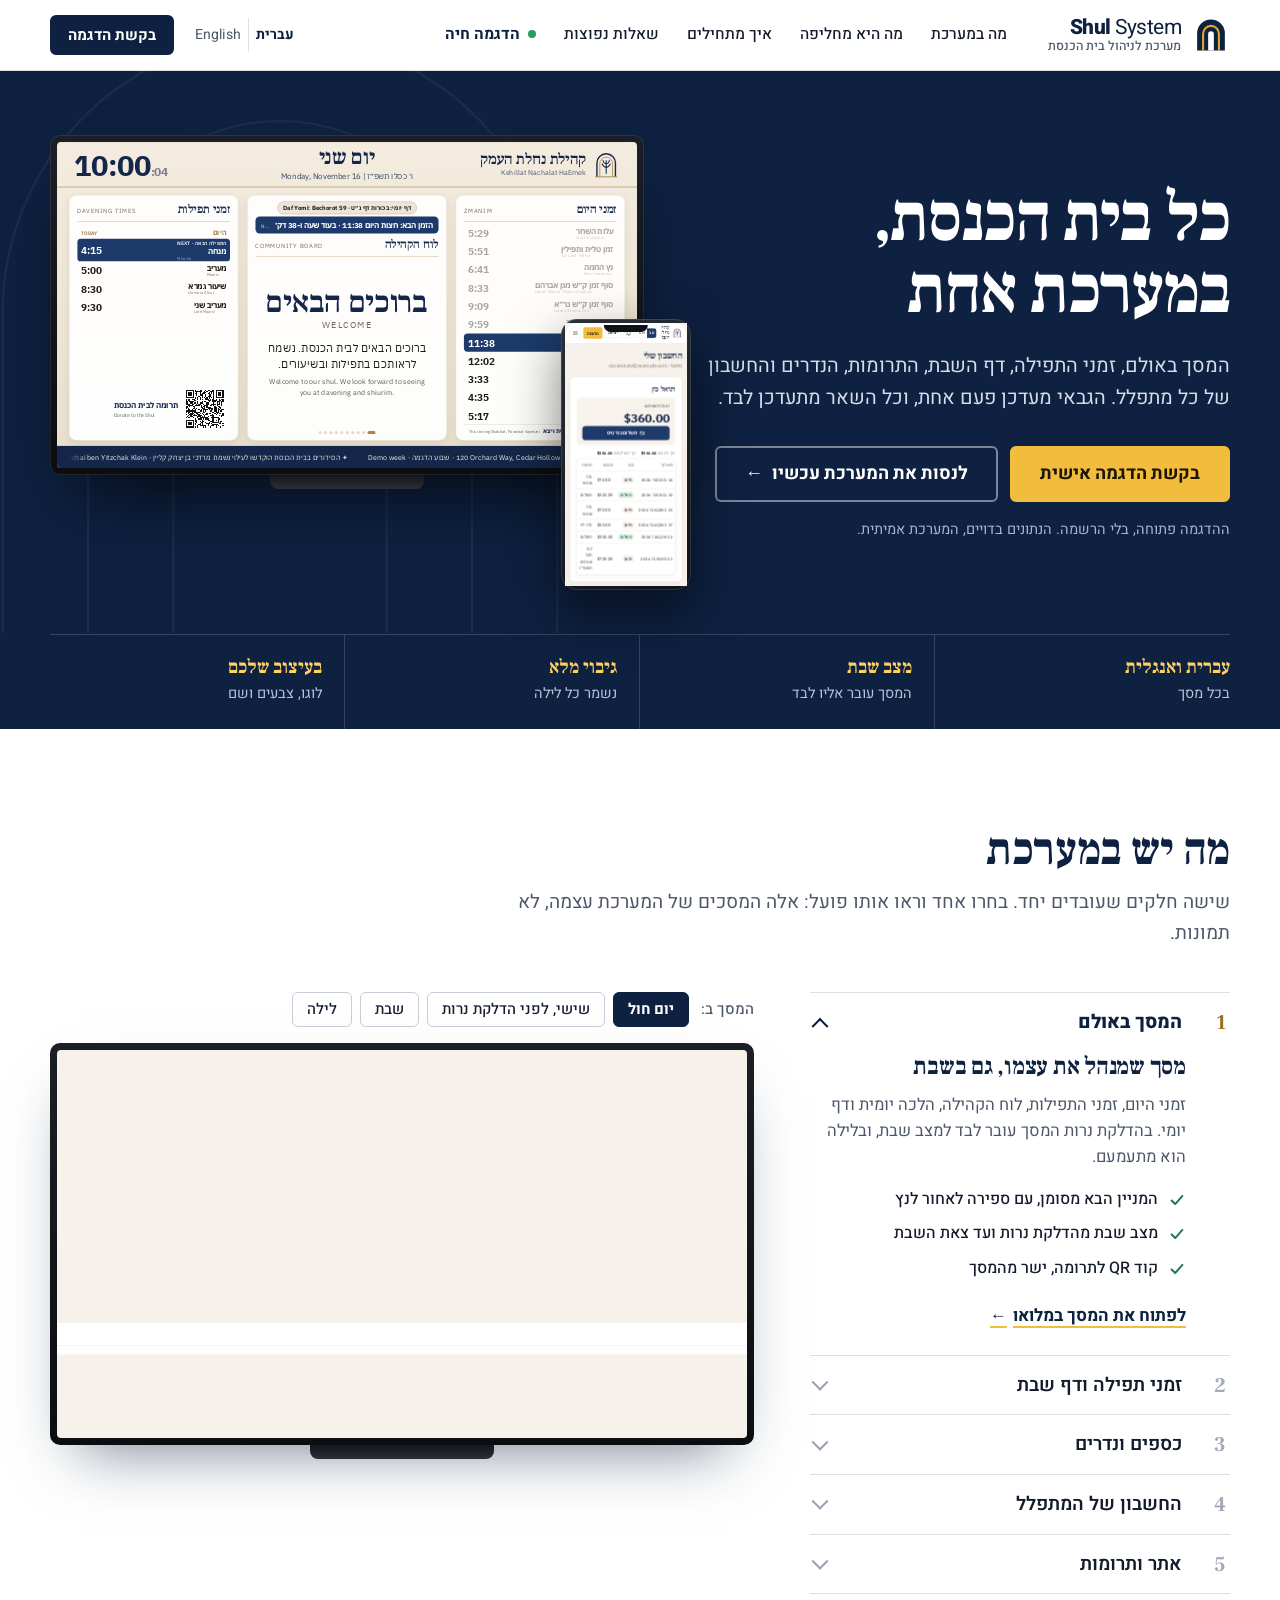
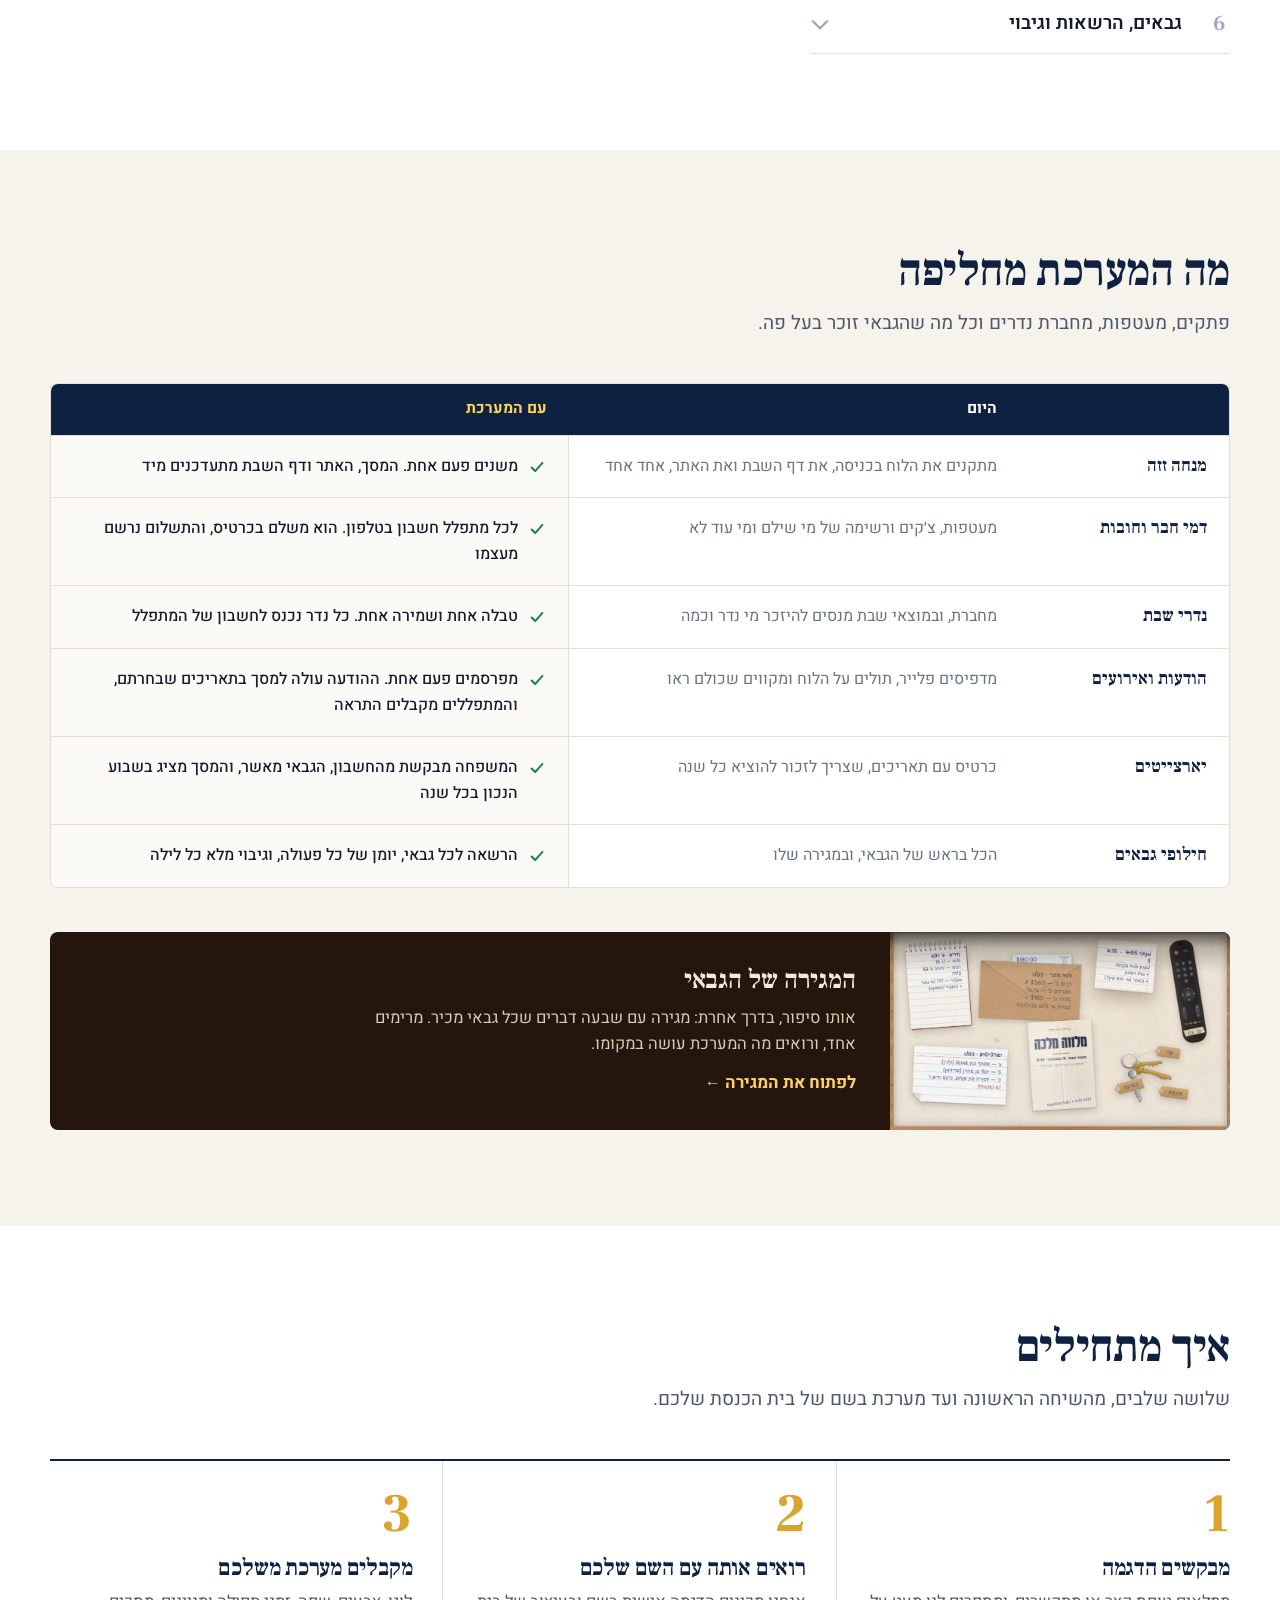
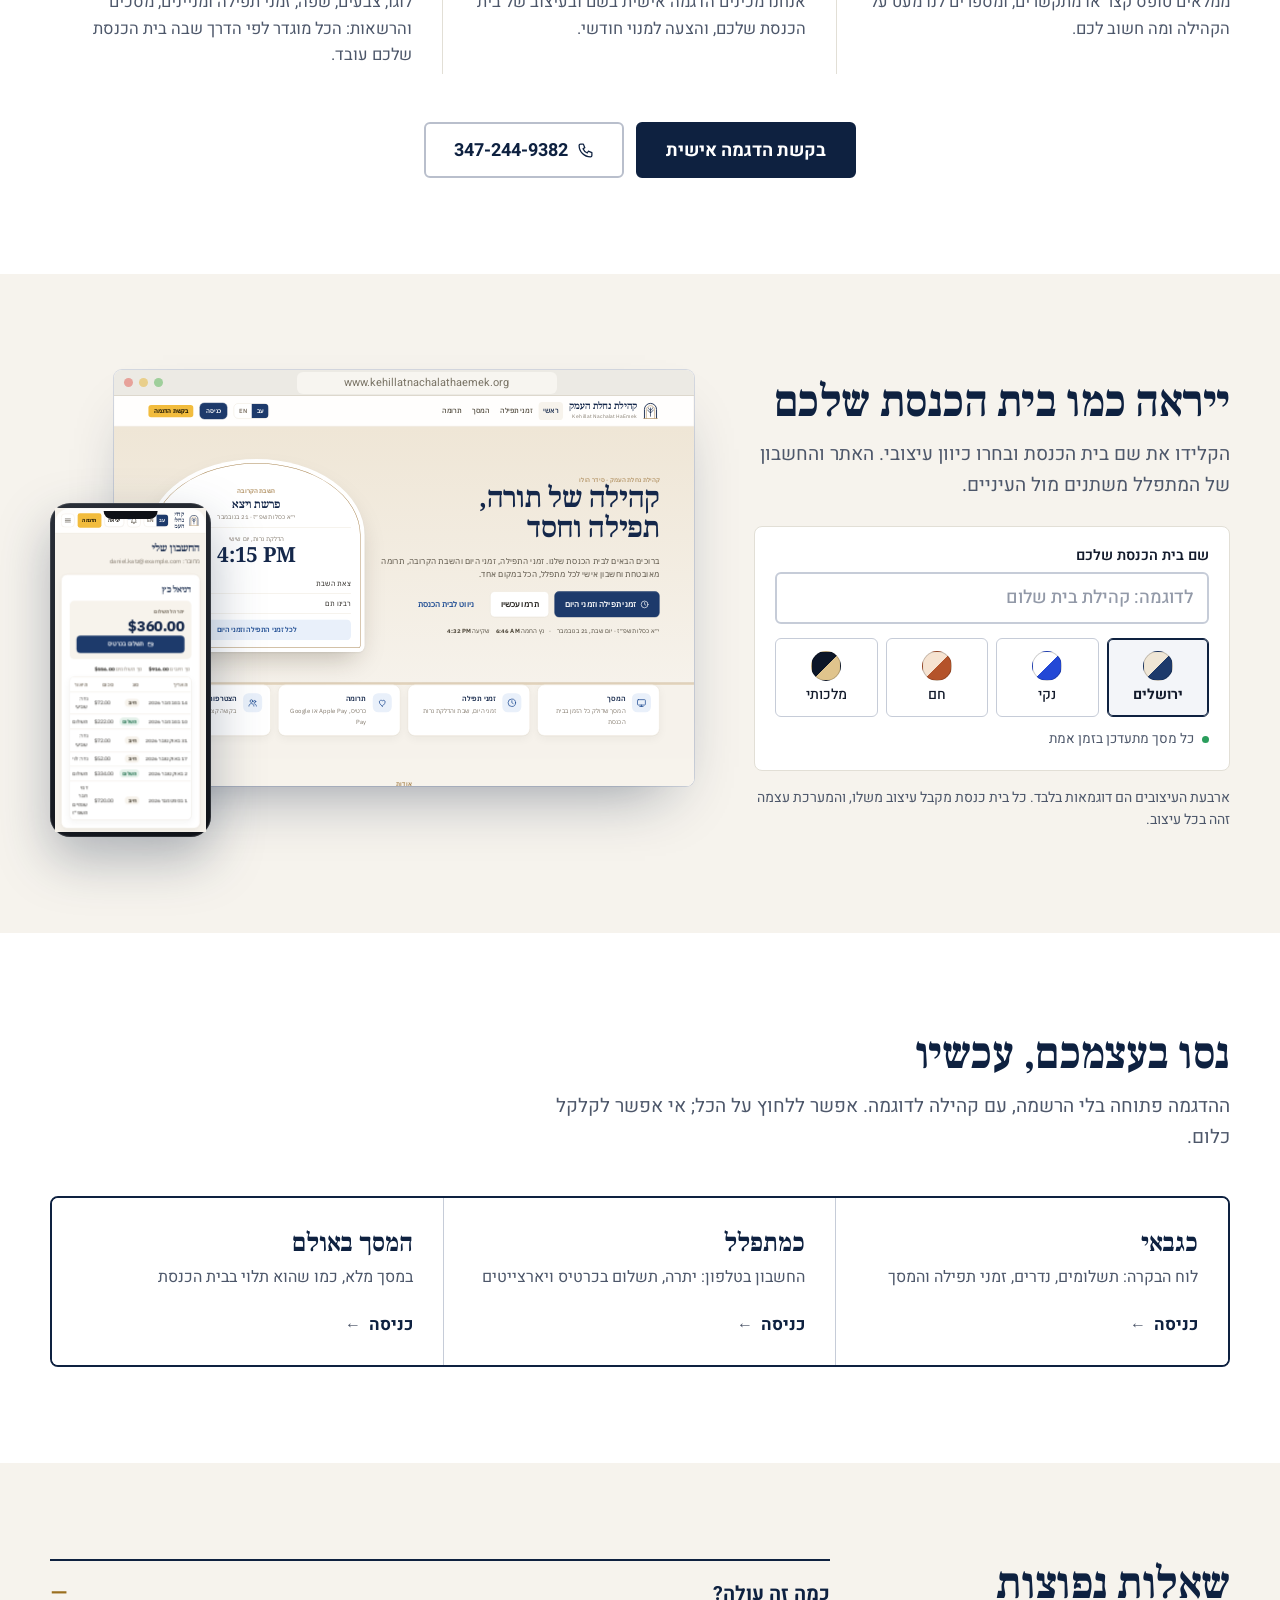
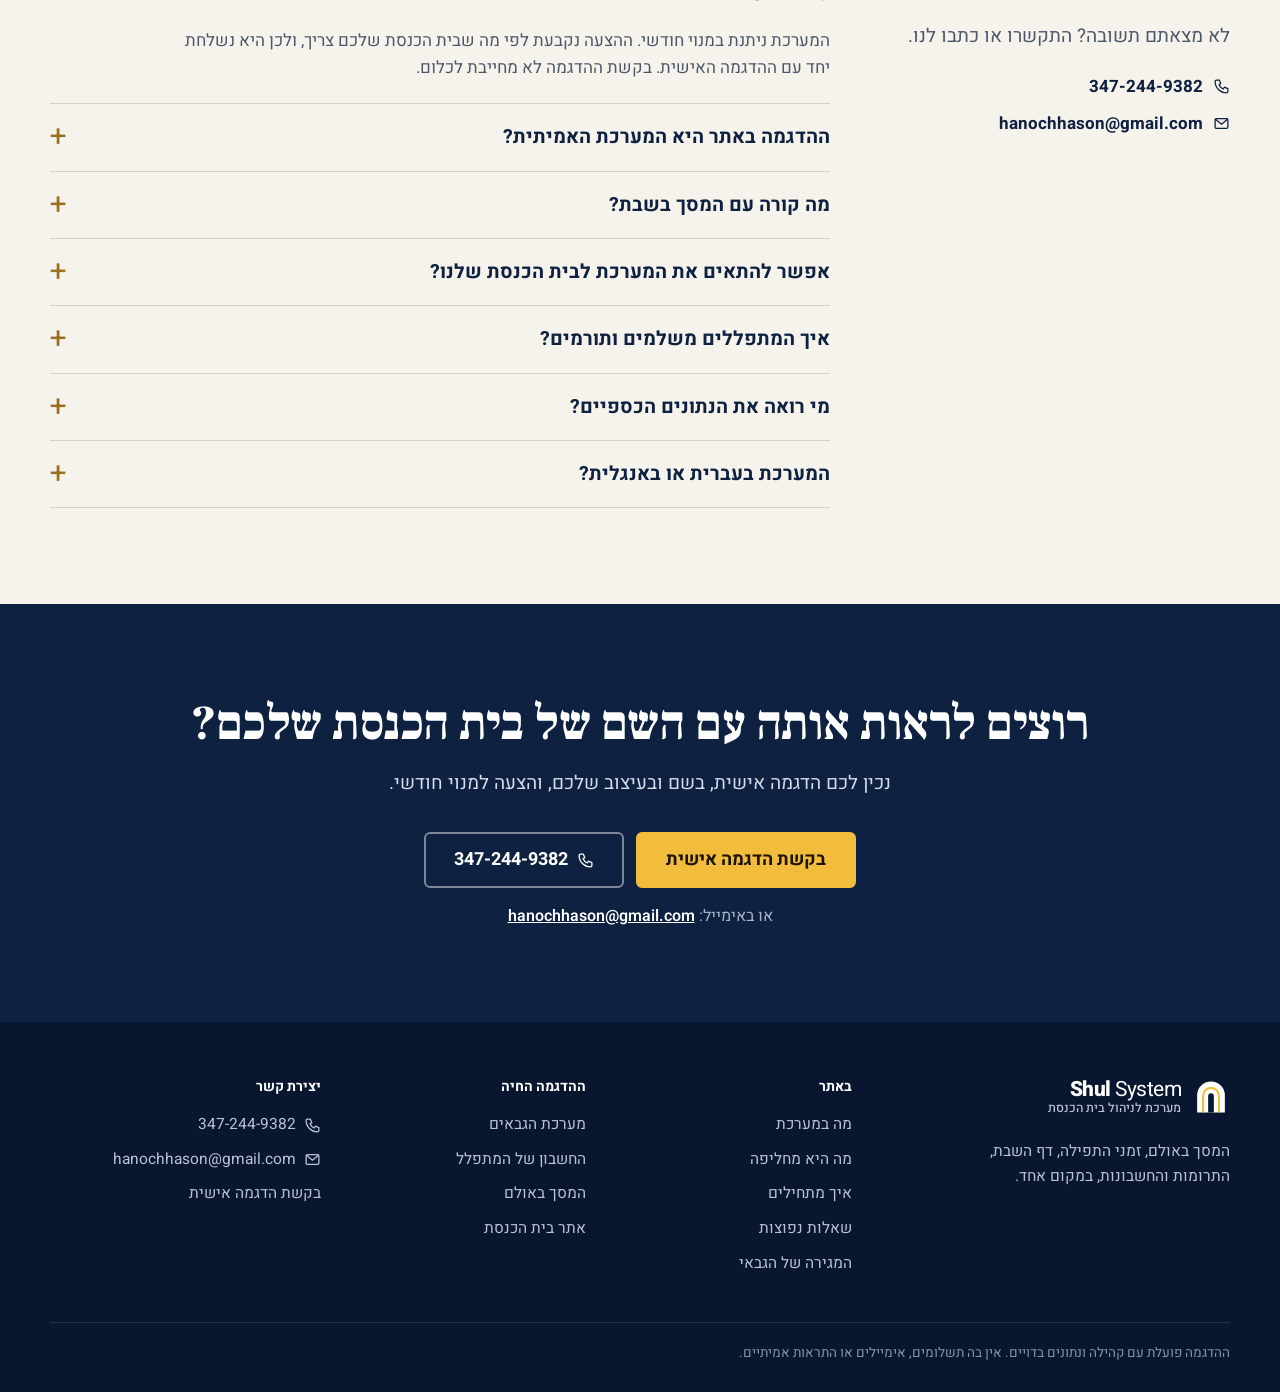
==== commit 0797ecba: "Product screens and the four example designs, refined Each example design now has a Shabbat card of " ====
--- a/index.html
+++ b/index.html
@@ -26,6 +26,7 @@
 <link rel="stylesheet" href="css/drawer.css">
 <link rel="stylesheet" href="css/paper.css">
 <link rel="stylesheet" href="css/home.css">
+<link rel="stylesheet" href="css/refine.css">
 </head>
 <body>
 <div class="topstack">
--- a/css/home.css
+++ b/css/home.css
@@ -42,10 +42,12 @@
 .mk-head { position: sticky; top: 0; z-index: 60; background: #fff; border-bottom: 1px solid var(--line); transition: box-shadow .2s; }
 .mk-head.scrolled { box-shadow: 0 6px 20px -12px rgba(14, 33, 64, .35); }
 .mk-head-in { display: flex; align-items: center; gap: 28px; height: 70px; }
-.mk-brand { display: inline-flex; align-items: center; gap: 11px; text-decoration: none; color: var(--navy) !important; --gold: #b98a2e; flex: none; }
-.mk-brand svg { width: 36px; height: 36px; flex: none; }
-.mk-brand span { display: flex; flex-direction: column; line-height: 1.15; }
-.mk-brand b { font: 800 19px/1.1 var(--sans); letter-spacing: -.01em; direction: ltr; }
+.mk-brand { display: inline-flex; align-items: center; gap: 11px; text-decoration: none; color: var(--navy) !important; flex: none; }
+.mk-brand svg { width: 38px; height: 38px; flex: none; }
+.mk-brand > span { display: flex; flex-direction: column; line-height: 1.15; }
+.mk-brand b { font: 800 21px/1.1 var(--sans); letter-spacing: -.025em; white-space: nowrap; text-align: start; }
+[dir="rtl"] .mk-brand b { text-align: right; }
+.mk-brand b span { font-weight: 400; }
 .mk-brand small { font-size: 12.5px; color: var(--ink2); font-weight: 500; }
 .mk-nav { display: flex; align-items: center; gap: 2px; flex: 1; }
 .mk-nav > a { padding: 9px 13px; font-size: 15.5px; font-weight: 500; color: var(--ink) !important; text-decoration: none; border-radius: 6px; white-space: nowrap; }
@@ -67,19 +69,20 @@
 .mk-head.open .mk-burger i:nth-child(3) { transform: translateY(-7px) rotate(-45deg); }
 
 /* ---------- hero ---------- */
-.mk-hero { background: var(--navy); color: #fff; padding: 64px 0 0; }
+.mk-hero { background: var(--navy) url("data:image/svg+xml,%3Csvg xmlns='http://www.w3.org/2000/svg' viewBox='0 0 600 600' fill='none' stroke='%23ffffff' stroke-opacity='.055' stroke-width='2'%3E%3Cpath d='M40 600V300a260 260 0 0 1 520 0v300'/%3E%3Cpath d='M120 600V300a180 180 0 0 1 360 0v300'/%3E%3Cpath d='M200 600V300a100 100 0 0 1 200 0v300'/%3E%3C/svg%3E") no-repeat left -40px bottom 96px / 640px auto; color: #fff; padding: 64px 0 0; }
+[dir="ltr"] .mk-hero { background-position: right -40px bottom 96px; }
 .mk-hero-grid { display: grid; grid-template-columns: minmax(0, 1fr) minmax(0, 1.12fr); gap: 56px; align-items: center; }
 .mk-hero h1 { font-size: clamp(40px, 5.3vw, 70px); font-weight: 800; line-height: 1.06; letter-spacing: -.02em; }
 .mk-lead { font-size: clamp(18px, 1.55vw, 21px); line-height: 1.6; color: #d5dcea; margin-top: 22px !important; max-width: 33em; }
 .mk-hero .mk-cta-row { margin-top: 32px; }
 .mk-hero-note { margin-top: 16px !important; font-size: 14.5px; color: #a9b5cb; }
-.mk-hero-vis { position: relative; padding-bottom: 7%; }
+.mk-hero-vis { position: relative; padding-bottom: 17%; }
 .mk-hero-vis .tvset-screen { box-shadow: 0 40px 70px -30px rgba(0, 0, 0, .8), inset 0 0 0 1px rgba(255, 255, 255, .09); }
 .mk-hero-phone { position: absolute; bottom: 0; inset-inline-start: -8%; width: 22%; filter: drop-shadow(0 22px 26px rgba(0, 0, 0, .5)); }
 .mk .phone { border-radius: 12.5% / 6%; padding: 3.2%; box-shadow: inset 0 0 0 1px rgba(255, 255, 255, .12); }
 .mk .phone .sf { border-radius: 10% / 4.8%; }
 .mk .phone-notch { top: 2.4%; height: 2.4%; }
-.mk-facts { list-style: none; margin: 56px 0 0; padding: 0; display: grid; grid-template-columns: repeat(4, 1fr); border-top: 1px solid rgba(255, 255, 255, .16); }
+.mk-facts { list-style: none; margin: 44px 0 0; padding: 0; display: grid; grid-template-columns: repeat(4, 1fr); border-top: 1px solid rgba(255, 255, 255, .16); }
 .mk-facts li { padding: 20px 22px 24px; display: flex; flex-direction: column; gap: 2px; }
 .mk-facts li + li { border-inline-start: 1px solid rgba(255, 255, 255, .16); }
 .mk-facts li:first-child { padding-inline-start: 0; }
@@ -155,7 +158,7 @@
 .mk-steps li { padding: 26px 30px 6px; }
 .mk-steps li:first-child { padding-inline-start: 0; }
 .mk-steps li + li { border-inline-start: 1px solid var(--line); }
-.mk-step-n { display: block; font: 800 54px/1 var(--serif); color: var(--gold); -webkit-text-stroke: 1px var(--brass); margin-bottom: 14px; }
+.mk-step-n { display: block; font: 800 54px/1 var(--serif); color: #dba42c; margin-bottom: 14px; }
 .mk-steps h3 { font-size: 23px; font-weight: 700; color: var(--navy); }
 .mk-steps p { margin-top: 8px; color: var(--ink2); font-size: 16.5px; }
 
@@ -213,7 +216,7 @@
 /* ---------- footer ---------- */
 .mk-foot { background: #091630; color: #b8c3d8; padding: 56px 0 28px; font-size: 15.5px; }
 .mk-foot-grid { display: grid; grid-template-columns: 1.5fr 1fr 1fr 1.2fr; gap: 40px; }
-.mk-foot .mk-brand { color: #fff !important; --gold: #e2bd6c; }
+.mk-foot .mk-brand { color: #fff !important; --bm-door: #091630; --bm-gold: #f2bc3d; }
 .mk-foot .mk-brand small { color: #b8c3d8; }
 .mk-foot-brand p { margin-top: 16px; max-width: 30ch; }
 .mk-foot h3 { font: 700 14px/1.3 var(--sans); color: #fff; margin-bottom: 12px; letter-spacing: 0; }
@@ -344,7 +347,8 @@
 .dock-bar, .dock-pop, .role-card { background: #fff; color: #131b2c; border: 1px solid #0e2140; border-radius: 8px; box-shadow: 0 14px 34px -12px rgba(14, 33, 64, .45); }
 .dock-home { border-radius: 6px; gap: 8px; }
 .dock-home:hover, .dock-btn:hover, .dock-btn.on, .pop-item:hover, .pop-links a:hover { background: #f1f3f8; }
-.dock-mark { background: #0e2140; color: #fff; border: 0; border-radius: 5px; font: 800 14px/1 "Heebo", sans-serif; width: 26px; height: 26px; transform: none; }
+.dock-mark { background: none; color: #0e2140; border: 0; border-radius: 0; width: 26px; height: 26px; transform: none; }
+.dock-mark svg { width: 26px; height: 26px; }
 .dock-lbl { font-family: inherit; color: #0e2140; font-size: 14px; font-weight: 700; }
 .dock-btn, .pop-item, .pop-theme { border-radius: 6px; }
 .dock-btn svg, .pop-item svg { color: #0e2140; }
@@ -358,3 +362,15 @@
 [dir="rtl"] .pop-item[aria-pressed="true"] { box-shadow: inset -3px 0 0 #f2bc3d; }
 .pop-links a { color: #0e2140; }
 .role-card small { font-family: inherit; color: #9a6f1f; font-size: 12.5px; font-weight: 700; }
+
+/* ---------- the Shul System mark, wherever it appears ---------- */
+.dw-mark svg { color: #f3e9d8; --bm-door: #3b2616; --bm-gold: #e3b451; width: 28px; height: 28px; }
+.bc-logo svg { color: #0e2140; --bm-door: #f4ecdc; }
+.sb-brand { display: inline-flex; align-items: center; gap: 7px; text-decoration: none !important; }
+.sb-brand svg { width: 18px; height: 18px; color: #0e2140 !important; }
+[data-theme="royal"] .sb-brand svg { color: #e0c48c !important; --bm-door: #0c1628; }
+
+/* ---------- "Request a demo" in the product's top bar: one solid button, no ornament ---------- */
+body:not(.layout-xp) .cta-demo, .site-head .cta-demo, .admin-top .cta-demo { background: #f2bc3d; color: #1c1503 !important; border: 0; border-radius: 6px; font-weight: 700; box-shadow: none; }
+body:not(.layout-xp) .cta-demo:hover { background: #ffd062; }
+.dock-try { background: #fdf3d7 !important; }
--- a/css/refine.css
+++ b/css/refine.css
@@ -0,0 +1,98 @@
+/* Shul System sales demo | refinements over the product base, for every example design.
+   Small things that decide whether a screen looks finished: links, chips, tables, numbers,
+   the footer, the screen's last line, and the demo bar as a proper bar instead of a float. */
+
+/* ---------- links, chips and tables ---------- */
+a.chip, a.btn, .tabs a, .quick a, .tile, .side-a { text-decoration: none; }
+td a, .list-row a { text-decoration: none; font-weight: 600; color: var(--title-ink); border-bottom: 1px solid color-mix(in srgb, var(--title-ink) 22%, transparent); }
+td a:hover, .list-row a:hover { border-bottom-color: currentColor; }
+td .btn, td a.btn { border-bottom: 1px solid var(--line); font-weight: 600; }
+td a.btn.ghost, td .btn.ghost { border-color: transparent; }
+td.num, td .num, .kpi .v, .mp-amt, .list-row .num { font-feature-settings: "tnum" 1, "lnum" 1; }
+tbody tr:last-child td { border-bottom: 0; }
+th { text-align: start; white-space: nowrap; }
+.table-wrap { overflow: auto; background: var(--surface); }
+.amt-pos { color: var(--ok); }
+@media (min-width: 1181px) { .site-head .menu-btn { display: none; } }
+
+/* ---------- headings and page rhythm ---------- */
+.page-head h1 { text-wrap: balance; }
+.hero h1, .mk h1, .mk h2 { text-wrap: balance; }
+.card-head h3, .card h3 { letter-spacing: 0; }
+.kpi .l, .kpi .k { font-weight: 500; }
+.kpi { transition: box-shadow .15s, border-color .15s; }
+.kpis { gap: 14px; }
+.quick { gap: 12px; }
+.quick a { min-height: 50px; }
+.mbar { height: 6px; border-radius: 3px; background: var(--surface-2); overflow: hidden; }
+.mbar i { display: block; height: 100%; border-radius: 3px; background: var(--primary); }
+.dash-grid > .stack > * + * { margin-top: 16px; }
+.dash-grid { gap: 16px; }
+
+/* ---------- the sample shul's footer ---------- */
+.site-foot { padding: 34px 0 30px; border-top: 1px solid var(--line); background: var(--surface); font-size: 14.5px; }
+.site-foot .foot-grid { display: grid; grid-template-columns: minmax(0, 1.2fr) minmax(0, 1.4fr); gap: 18px 40px; align-items: center; }
+.foot-brand { display: flex; align-items: center; gap: 14px; color: var(--title-ink); }
+.foot-brand svg { width: 44px; height: 44px; flex: none; color: var(--primary); }
+.foot-brand b { display: block; font-family: var(--font-head); font-weight: var(--head-weight); font-size: 19px; line-height: 1.2; }
+.foot-brand bdi { color: var(--muted); font-size: 14px; }
+.foot-nav { display: flex; flex-wrap: wrap; gap: 6px 22px; justify-content: flex-end; }
+.foot-nav a { color: var(--ink-soft); text-decoration: none; font-weight: 500; }
+.foot-nav a:hover { color: var(--title-ink); text-decoration: underline; text-underline-offset: 4px; }
+.foot-note { grid-column: 1 / -1; margin: 0; padding-top: 16px; border-top: 1px solid var(--line); color: var(--muted); font-size: 13px; }
+.foot-note a { color: inherit; }
+[data-theme="royal"] .foot-brand svg { color: var(--gold); }
+@media (max-width: 760px) { .site-foot .foot-grid { grid-template-columns: 1fr; } .foot-nav { justify-content: flex-start; } }
+
+/* ---------- the screen: the parasha line fits under the zmanim ---------- */
+.tv-parline { padding: 6px 4px 0; flex-direction: row; justify-content: center; align-items: baseline; gap: 12px; flex-wrap: nowrap; white-space: nowrap; overflow: hidden; }
+.tv-parline .he { font-size: 20px; line-height: 1.2; }
+.tv-parline .en { font-size: 12.5px; line-height: 1.2; }
+.tv-stage.lang-en .tv-parline .he { font-size: 12.5px; }
+.tv-stage.lang-en .tv-parline .en { font-size: 20px; }
+
+/* ---------- the demo bar: a bar along the bottom on wide screens, so it covers nothing ---------- */
+@media (min-width: 981px) {
+  body:not(.bare):not(.framed):not(.layout-xp) { padding-bottom: 56px; }
+  .dock { left: 0; right: 0; bottom: 0; transform: none; }
+  .dock-bar { justify-content: center; gap: 6px; padding: 6px 16px; min-height: 56px; border-radius: 0; border-width: 1px 0 0; border-color: #0e2140; box-shadow: 0 -10px 30px -18px rgba(14, 33, 64, .5); }
+  .dock-pop { bottom: calc(100% + 8px); }
+  .dock-home { margin-inline-end: 10px; padding-inline-end: 16px; border-inline-end: 1px solid #d5d9e2; border-radius: 0; }
+  .dock-cta { margin-inline-start: 10px; padding: 10px 18px; font-size: 14px; }
+  .admin-side { height: calc(100vh - 56px); min-height: 0; }
+  .admin { min-height: calc(100vh - 56px); }
+  .salesbar { padding-bottom: 12px; }
+  .toasts { bottom: 72px; }
+}
+
+/* ---------- each example design, sharpened: the Shabbat card on the shul's home page ---------- */
+.hero .timecard .eyebrow { font-weight: 700; }
+.hero .timecard .big .v { font-size: 46px; line-height: 1.1; letter-spacing: -.01em; }
+
+/* Jerusalem: an arched window, as in a shul's wall, with a brass line inside it */
+[data-theme="classic"] .hero { border-bottom: 0; box-shadow: inset 0 -3px 0 var(--gold-soft), inset 0 -4px 0 var(--gold); }
+[data-theme="classic"] .hero .timecard { border-radius: 50% 50% 14px 14px / 168px 168px 14px 14px; padding: 62px 30px 26px; border: 0; outline: 1px solid var(--gold); outline-offset: -10px; box-shadow: 0 2px 4px rgba(40, 30, 10, .06), 0 30px 60px -20px rgba(40, 30, 10, .28); }
+[data-theme="classic"] .hero .timecard > .eyebrow, [data-theme="classic"] .hero .timecard > h3, [data-theme="classic"] .hero .timecard > .muted { text-align: center; }
+[data-theme="classic"] .hero .timecard > h3 { font-size: 24px; }
+[data-theme="classic"] .hero .timecard .big { margin-top: 12px; padding-top: 14px; border-top: 1px solid var(--line); }
+
+/* Clear: flat, exact, one blue rule on top and large tabular figures */
+[data-theme="modern"] .hero .timecard { border-radius: 10px; box-shadow: none; border: 1px solid var(--line); border-top: 4px solid var(--primary); padding: 26px; }
+[data-theme="modern"] .hero .timecard .big { text-align: start; padding-top: 14px; }
+[data-theme="modern"] .hero .timecard .big .v { font-size: 56px; font-weight: 700; letter-spacing: -.04em; font-variant-numeric: tabular-nums; }
+[data-theme="modern"] .tile, [data-theme="modern"] .card, [data-theme="modern"] .kpi { border-radius: 10px; }
+
+/* Warm: soft, generous corners and a clay glow */
+[data-theme="warm"] .hero .timecard { border-radius: 30px; border: 0; padding: 28px; box-shadow: 0 2px 0 rgba(180, 83, 42, .06), 0 28px 50px -18px rgba(180, 83, 42, .35); }
+[data-theme="warm"] .hero .timecard .big { background: var(--accent-soft); border-radius: 20px; margin: 14px 0 6px; padding: 14px 0 16px; }
+[data-theme="warm"] .hero .timecard .big .v { color: var(--primary); }
+
+/* Royal: a formal double frame in champagne, everything centred */
+[data-theme="royal"] .hero .timecard { border-radius: 4px; padding: 34px 32px 28px; outline: 1px solid color-mix(in srgb, var(--gold) 55%, transparent); outline-offset: -9px; border-color: color-mix(in srgb, var(--gold) 55%, transparent); }
+[data-theme="royal"] .hero .timecard > .eyebrow, [data-theme="royal"] .hero .timecard > h3, [data-theme="royal"] .hero .timecard > .muted { text-align: center; }
+[data-theme="royal"] .hero .timecard > .eyebrow { letter-spacing: .16em; }
+[data-theme="royal"] .hero .timecard .big .v { color: var(--gold); font-size: 50px; }
+[data-theme="royal"] .hero .timecard .big { margin-top: 10px; border-top: 1px solid color-mix(in srgb, var(--gold) 30%, transparent); padding-top: 14px; }
+
+/* numbers and phone numbers never break across lines in a table */
+td bdi, td .num, td.num, td[dir="ltr"] { white-space: nowrap; }
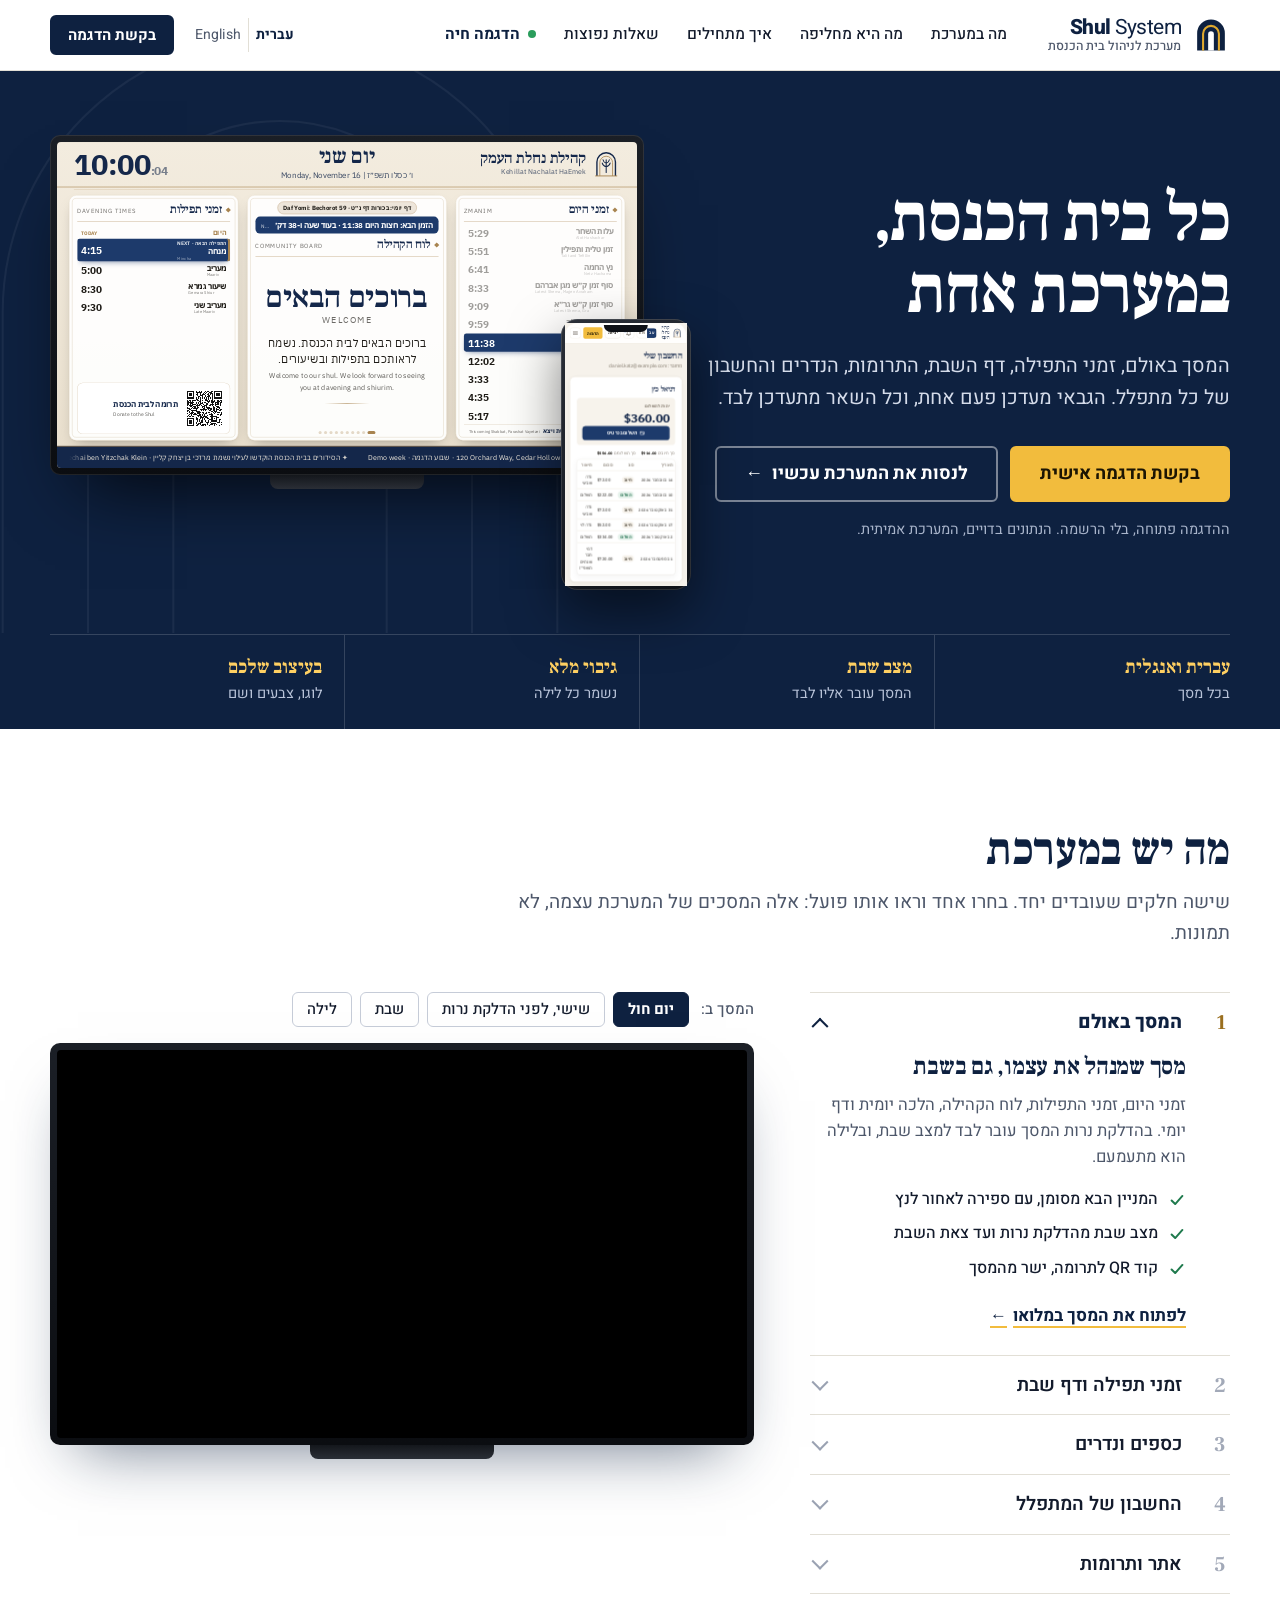
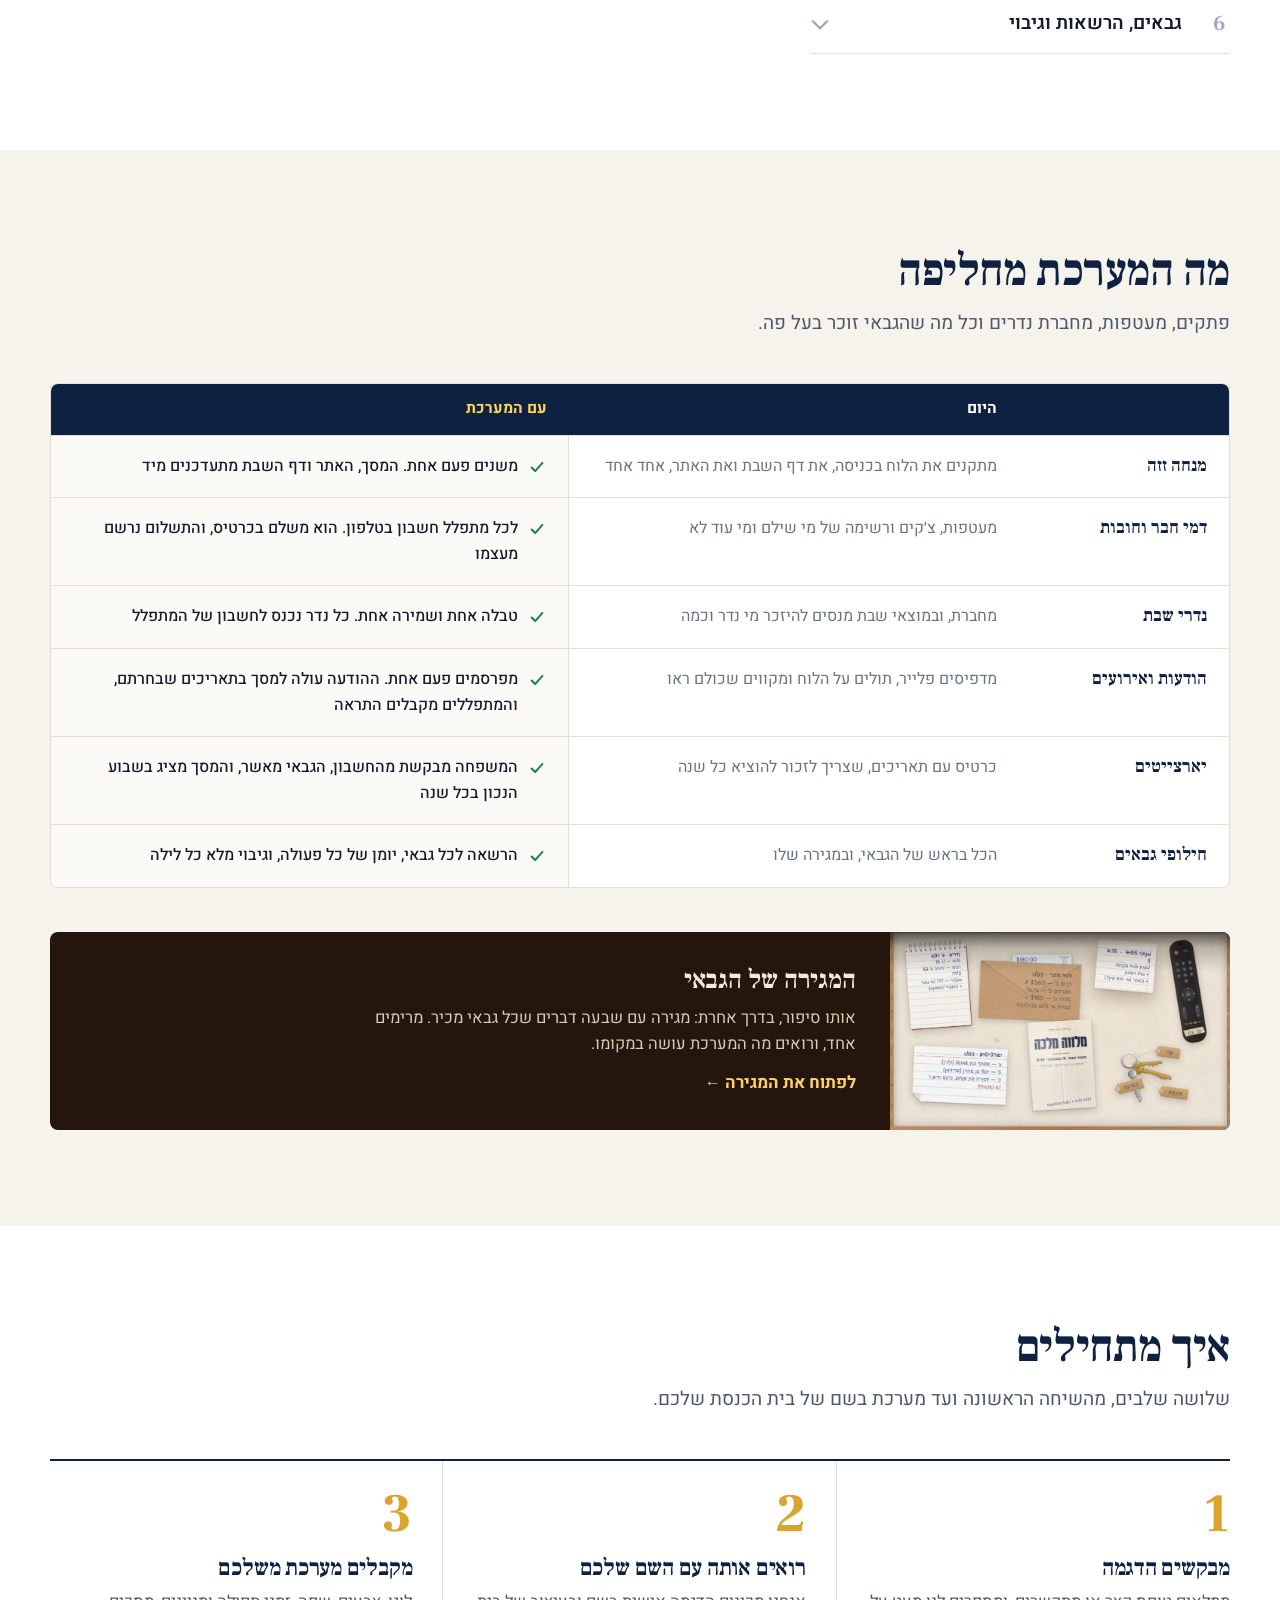
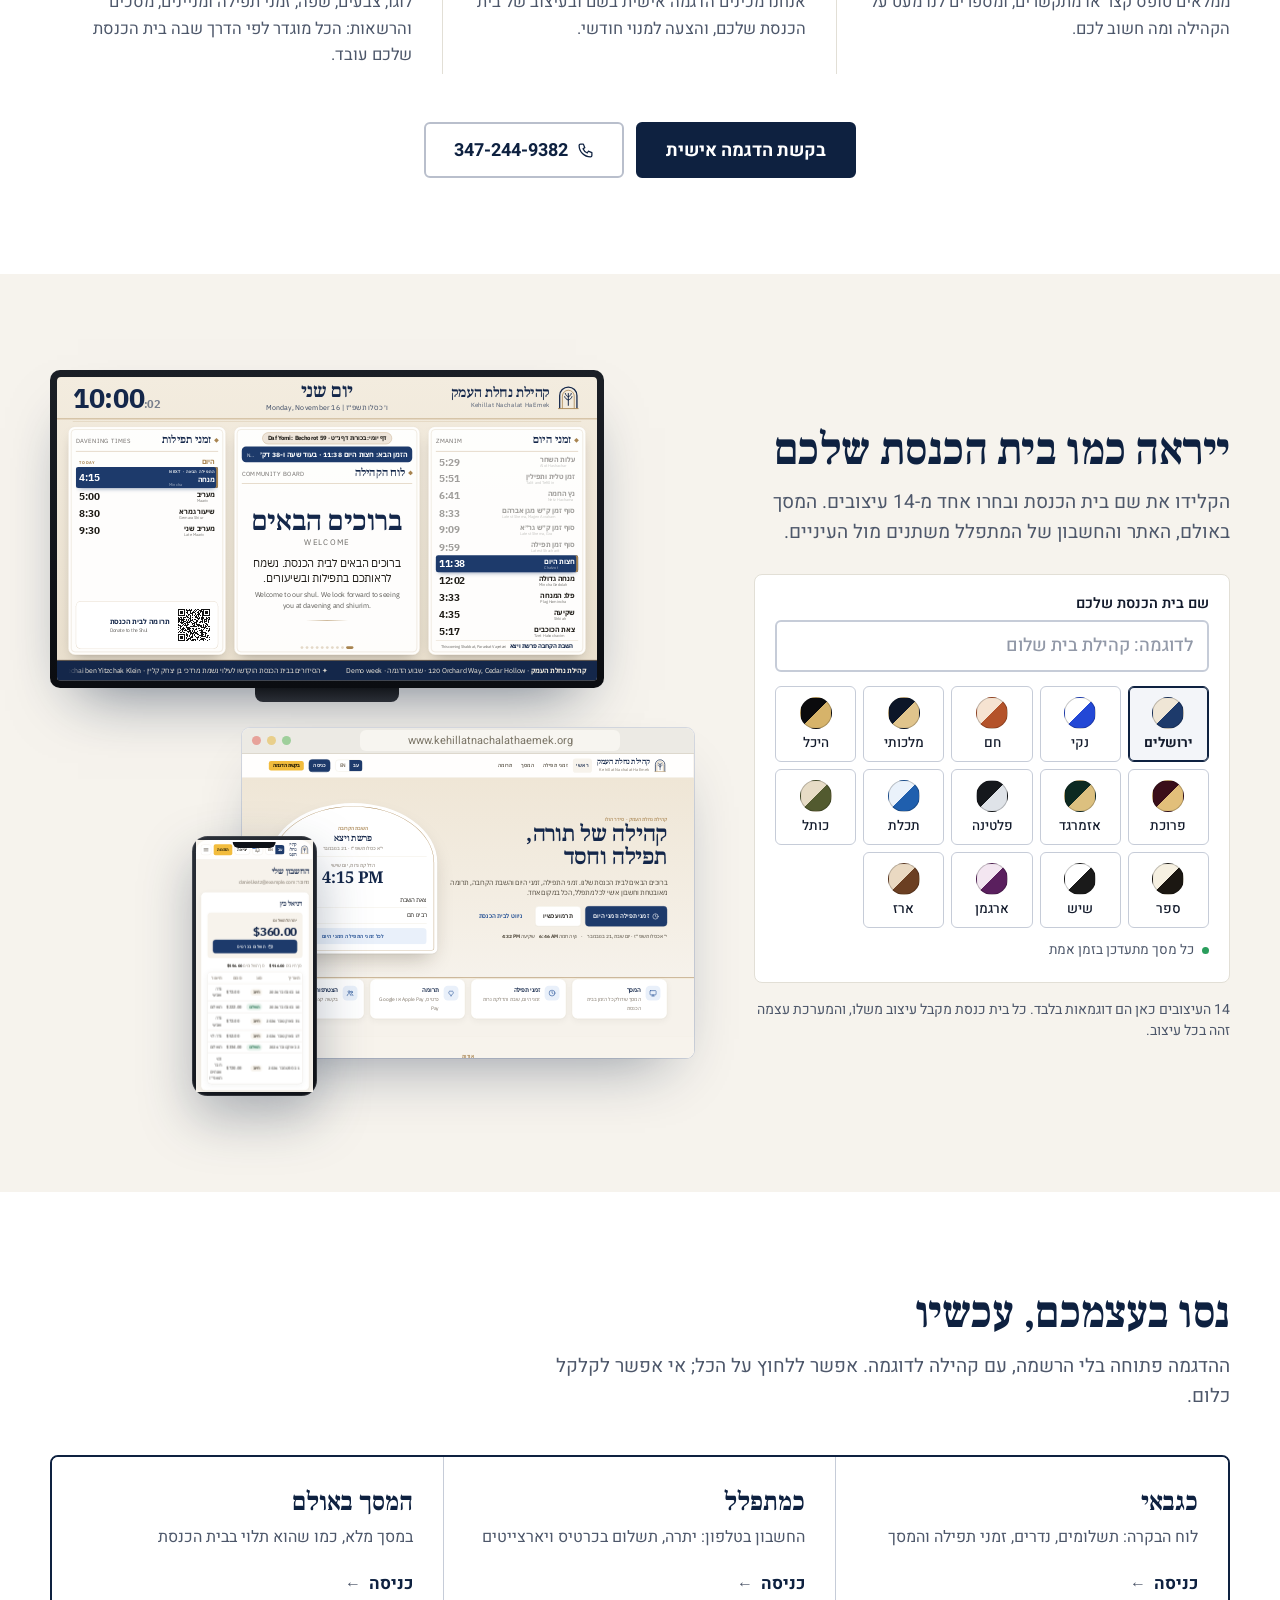
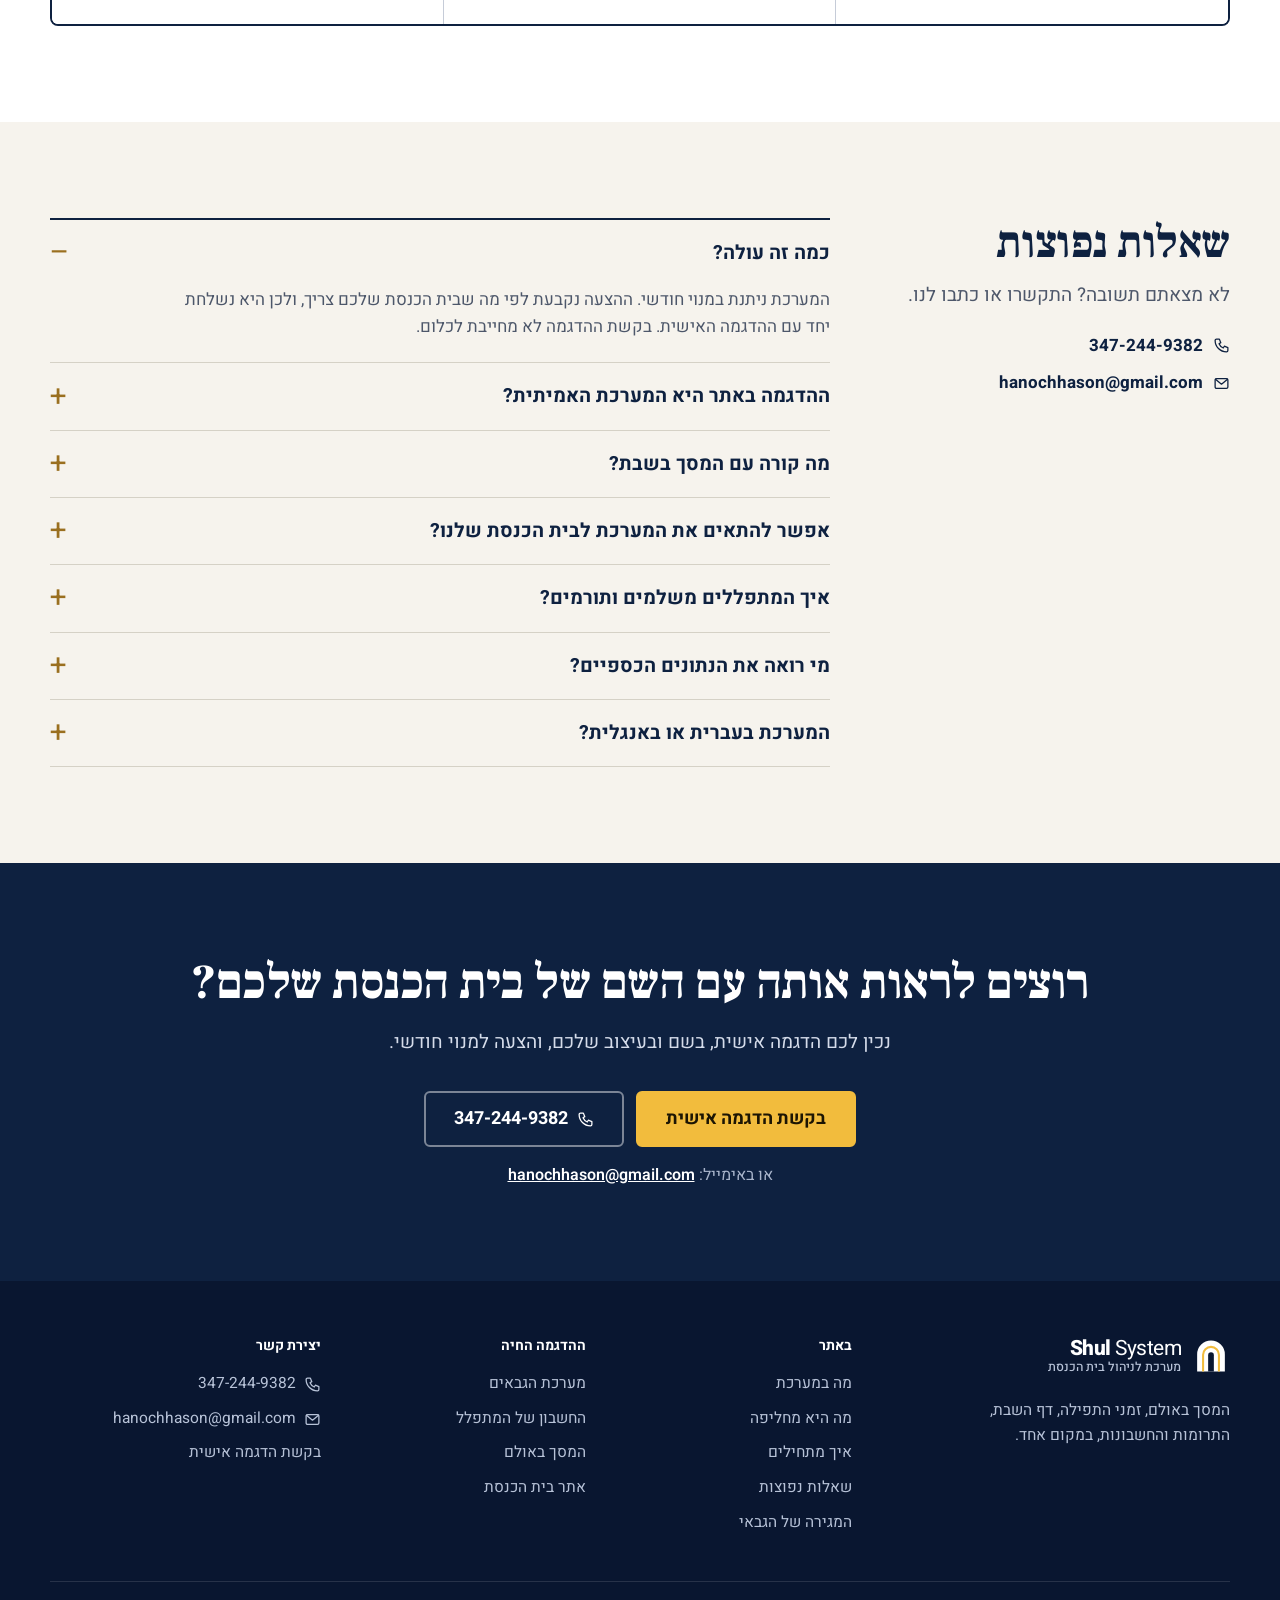
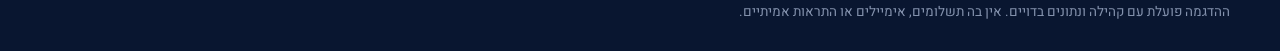
==== commit 7564e930: "The shul screen, finished in every design, and a collection of ten more The screen: panels gain dept" ====
--- a/index.html
+++ b/index.html
@@ -1,5 +1,5 @@
 <!doctype html>
-<html lang="he" dir="rtl" data-theme="classic">
+<html lang="he" dir="rtl" data-theme="classic" data-kin="classic">
 <head>
 <meta charset="utf-8">
 <meta name="viewport" content="width=device-width, initial-scale=1">
@@ -18,7 +18,7 @@
 <link rel="icon" href="img/icon.svg" type="image/svg+xml">
 <link rel="preconnect" href="https://fonts.googleapis.com">
 <link rel="preconnect" href="https://fonts.gstatic.com" crossorigin>
-<link href="https://fonts.googleapis.com/css2?family=Assistant:wght@300..800&family=Inter:wght@300..800&family=Bellefair&family=Frank+Ruhl+Libre:wght@400..800&family=Heebo:wght@300..800&family=Rubik:wght@400..800&family=IBM+Plex+Sans+Hebrew:wght@300;400;500;600;700&family=Noto+Serif+Hebrew:wght@400..800&family=Secular+One&family=Playpen+Sans+Hebrew:wght@400;600&family=Amatic+SC:wght@700&family=Karantina:wght@400;700&display=swap" rel="stylesheet">
+<link href="https://fonts.googleapis.com/css2?family=Assistant:wght@300..800&family=Inter:wght@300..800&family=Bellefair&family=Frank+Ruhl+Libre:wght@400..800&family=Heebo:wght@300..800&family=Rubik:wght@400..800&family=IBM+Plex+Sans+Hebrew:wght@300;400;500;600;700&family=Noto+Serif+Hebrew:wght@400..800&family=Secular+One&family=Playpen+Sans+Hebrew:wght@400;600&family=Amatic+SC:wght@700&family=Karantina:wght@400;700&family=David+Libre:wght@400;500;700&family=Suez+One&family=Bona+Nova:wght@400;700&display=swap" rel="stylesheet">
 <link rel="stylesheet" href="css/app.css">
 <link rel="stylesheet" href="css/tv.css">
 <link rel="stylesheet" href="css/experience.css">
@@ -27,6 +27,7 @@
 <link rel="stylesheet" href="css/paper.css">
 <link rel="stylesheet" href="css/home.css">
 <link rel="stylesheet" href="css/refine.css">
+<link rel="stylesheet" href="css/themes.css">
 </head>
 <body>
 <div class="topstack">
--- a/css/tv.css
+++ b/css/tv.css
@@ -172,3 +172,70 @@
 .tv-halacha .hb { font-family: var(--tv-font-head); font-size: 46px; }
 .tv-halacha .src { margin-top: 22px; font-size: 22px; opacity: .6; letter-spacing: .04em; }
 .tv-nextlbl { font-size: 15px; font-weight: 700; letter-spacing: .06em; text-transform: uppercase; opacity: .85; margin-bottom: 2px; }
+
+/* ---------- the board, finished: frames, depth and a clearer "next" ---------- */
+.tv-col, .tv-center { position: relative; box-shadow: 0 22px 48px -22px rgba(0, 0, 0, .34), 0 2px 6px rgba(0, 0, 0, .05); outline: var(--tv-frame, 0 solid transparent); outline-offset: -11px; }
+.tv-zrow.past { opacity: .42; }
+.tv-zrow.next { box-shadow: 0 10px 20px -12px color-mix(in srgb, var(--tv-hi) 80%, transparent); }
+.tv-clock { line-height: 1; }
+.tv-foot { border-top: 2px solid var(--gold); }
+.tv-qrcard { border: 1px solid color-mix(in srgb, var(--gold) 38%, transparent); background: color-mix(in srgb, var(--surface) 82%, transparent); }
+.tv-qr { background: #fff; padding: 6px; }
+.tv-li { border-radius: calc(var(--tv-radius) / 2); }
+.tv-next { border-radius: calc(var(--tv-radius) / 1.6); }
+
+/* Jerusalem and its family: a brass hairline inside each panel, a double rule under the head,
+   a small brass diamond beside every panel title */
+[data-kin="classic"] .tv-stage { --tv-frame: 1px solid color-mix(in srgb, var(--gold) 52%, transparent); }
+[data-kin="classic"] .tv-head::after, [data-kin="royal"] .tv-head::after { content: ""; position: absolute; left: 56px; right: 56px; bottom: -10px; height: 1px; background: color-mix(in srgb, var(--gold) 55%, transparent); }
+[data-kin="classic"] .tv-stage:not(.lang-en) .tv-ch .he::before, [data-kin="classic"] .tv-stage.lang-en .tv-ch .en::before { content: ""; display: inline-block; width: 12px; height: 12px; margin-inline-end: 14px; background: var(--gold); transform: translateY(-5px) rotate(45deg); }
+[data-kin="classic"] .tv-zrow.next { border-radius: 8px; box-shadow: inset -7px 0 0 var(--gold), 0 10px 20px -12px color-mix(in srgb, var(--tv-hi) 80%, transparent); }
+[data-kin="classic"] .tv-welcome::after { content: ""; display: block; width: 150px; height: 2px; margin: 34px auto 0; background: linear-gradient(90deg, transparent, var(--gold), transparent); }
+
+/* Clear and its family: flat panels, the clock as one solid block, heavy rules */
+[data-kin="modern"] .tv-col, [data-kin="modern"] .tv-center { box-shadow: none; }
+[data-kin="modern"] .tv-head { border-bottom: 1px solid var(--line); }
+[data-kin="modern"] .tv-clock { background: var(--tv-hi); color: var(--tv-hi-ink); padding: 12px 30px 16px; border-radius: var(--tv-radius); font-size: 84px; }
+[data-kin="modern"] .tv-clock small { opacity: .7; }
+[data-kin="modern"] .tv-ch { border-bottom: 3px solid var(--tv-hi); padding-bottom: 10px; }
+[data-kin="modern"] .tv-pgroup { color: var(--tv-accent); }
+[data-kin="modern"] .tv-chips span { background: transparent; border: 1.5px solid var(--tv-ink); }
+[data-kin="modern"] .tv-zrow.next { border-radius: calc(var(--tv-radius) / 2); }
+[data-kin="modern"] .tv-foot { border-top: 0; }
+[data-kin="modern"] .tv-dots i { background: var(--tv-hi); }
+
+/* Warm and its family: a coloured head with the clock in a glass pill, soft tinted depth */
+[data-kin="warm"] .tv-clock { background: rgba(255, 255, 255, .16); box-shadow: inset 0 0 0 1.5px rgba(255, 255, 255, .38); padding: 8px 38px 12px; border-radius: 999px; font-size: 84px; }
+[data-kin="warm"] .tv-col, [data-kin="warm"] .tv-center { box-shadow: 0 30px 54px -26px color-mix(in srgb, var(--tv-hi) 55%, transparent); }
+[data-kin="warm"] .tv-zrow.next, [data-kin="warm"] .tv-next { border-radius: 999px; padding-inline: 28px; }
+[data-kin="warm"] .tv-ch { border-bottom: 3px dotted var(--gold); }
+[data-kin="warm"] .tv-foot { border-top: 0; }
+
+/* Royal and its family: a gold frame with drawn corners, gold numerals, a double rule */
+[data-kin="royal"] .tv-stage { --tv-frame: 1px solid color-mix(in srgb, var(--gold) 34%, transparent); --tvc: var(--gold); }
+[data-kin="royal"] .tv-col::after, [data-kin="royal"] .tv-center::after { content: ""; position: absolute; inset: 17px; pointer-events: none;
+  background:
+    linear-gradient(var(--tvc), var(--tvc)) top left / 38px 2px no-repeat, linear-gradient(var(--tvc), var(--tvc)) top left / 2px 38px no-repeat,
+    linear-gradient(var(--tvc), var(--tvc)) top right / 38px 2px no-repeat, linear-gradient(var(--tvc), var(--tvc)) top right / 2px 38px no-repeat,
+    linear-gradient(var(--tvc), var(--tvc)) bottom left / 38px 2px no-repeat, linear-gradient(var(--tvc), var(--tvc)) bottom left / 2px 38px no-repeat,
+    linear-gradient(var(--tvc), var(--tvc)) bottom right / 38px 2px no-repeat, linear-gradient(var(--tvc), var(--tvc)) bottom right / 2px 38px no-repeat; }
+[data-kin="royal"] .tv-col, [data-kin="royal"] .tv-center { padding: 24px 34px 22px; box-shadow: 0 30px 60px -24px rgba(0, 0, 0, .7); }
+[data-kin="royal"] .tv-head { border-bottom-width: 1px; }
+[data-kin="royal"] .tv-clock { color: var(--gold); }
+[data-kin="royal"] .tv-zrow.next { border-radius: 4px; }
+[data-kin="royal"] .tv-welcome .he, [data-kin="royal"] .tv-stage.lang-en .tv-welcome .en { background: linear-gradient(180deg, color-mix(in srgb, var(--gold) 70%, #fff), var(--gold)); -webkit-background-clip: text; background-clip: text; color: transparent; padding-bottom: .08em; }
+[data-kin="royal"] .tv-foot { border-top-width: 1px; }
+
+/* from Thursday noon the zmanim share their panel with the Shabbat times: everything fits */
+.compact .tv-zrow { padding-block: 0; }
+.compact .tv-zrow .he { font-size: 20.5px; line-height: 1.1; }
+.compact .tv-zrow .en { font-size: 11.5px; line-height: 1.05; }
+.compact .tv-zrow .t { font-size: 26px; line-height: 1.15; }
+.tv-stage.lang-en .compact .tv-zrow .he { font-size: 11.5px; }
+.tv-stage.lang-en .compact .tv-zrow .en { font-size: 20.5px; }
+.compact .tv-sblock { padding-top: 5px; }
+.compact .tv-sbt { flex-direction: row; align-items: baseline; gap: 14px; flex-wrap: nowrap; white-space: nowrap; overflow: hidden; padding-bottom: 2px; }
+.compact .tv-sbt .he { font-size: 24px; }
+.compact .tv-sbt .en { font-size: 13px; }
+.tv-stage.lang-en .compact .tv-sbt .he { font-size: 13px; }
+.tv-stage.lang-en .compact .tv-sbt .en { font-size: 24px; }
--- a/css/experience.css
+++ b/css/experience.css
@@ -419,7 +419,7 @@
 
 /* ---------- admin shell ---------- */
 .admin { display: grid; grid-template-columns: 264px minmax(0, 1fr); min-height: 100vh; background: color-mix(in srgb, var(--bg) 70%, #fff); }
-[data-theme="royal"] .admin { background: var(--bg); }
+[data-kin="royal"] .admin { background: var(--bg); }
 .admin-side { position: sticky; top: 0; height: 100vh; overflow: auto; background: var(--surface); border-inline-end: 1px solid var(--line); display: flex; flex-direction: column; padding: 16px 12px; gap: 6px; }
 .side-brand { display: flex; gap: 10px; align-items: center; text-decoration: none; color: var(--head-ink); padding: 6px 8px 16px; border-bottom: 1px solid var(--line); margin-bottom: 8px; }
 .side-brand svg { width: 34px; height: 34px; flex: none; }
--- a/css/product.css
+++ b/css/product.css
@@ -93,34 +93,34 @@
 .toast { border-radius: 12px; background: #16181d; font-size: 14.5px; }
 
 /* ---------- each design's personality ---------- */
-[data-theme="classic"] .eyebrow { color: var(--gold); }
-[data-theme="classic"] .hero h1 { font-weight: 700; }
-[data-theme="classic"] .timecard .big .v { font-weight: 700; }
+[data-kin="classic"] .eyebrow { color: var(--gold); }
+[data-kin="classic"] .hero h1 { font-weight: 700; }
+[data-kin="classic"] .timecard .big .v { font-weight: 700; }
 
-[data-theme="modern"] .site-head { box-shadow: 0 1px 0 var(--head-line); border-bottom: 0; }
-[data-theme="modern"] .hero { border-bottom: 1px solid var(--line); }
-[data-theme="modern"] .hero h1 { font-size: clamp(38px, 6vw, 68px); letter-spacing: -.035em; }
-[data-theme="modern"] .nav a.on { background: var(--accent-soft); color: var(--accent-ink); }
-[data-theme="modern"] .tile .ic { background: var(--accent-soft); color: var(--accent-ink); }
-[data-theme="modern"] .card, [data-theme="modern"] .tile, [data-theme="modern"] .kpi { box-shadow: 0 1px 2px rgba(16, 24, 40, .04); }
+[data-kin="modern"] .site-head { box-shadow: 0 1px 0 var(--head-line); border-bottom: 0; }
+[data-kin="modern"] .hero { border-bottom: 1px solid var(--line); }
+[data-kin="modern"] .hero h1 { font-size: clamp(38px, 6vw, 68px); letter-spacing: -.035em; }
+[data-kin="modern"] .nav a.on { background: var(--accent-soft); color: var(--accent-ink); }
+[data-kin="modern"] .tile .ic { background: var(--accent-soft); color: var(--accent-ink); }
+[data-kin="modern"] .card, [data-kin="modern"] .tile, [data-kin="modern"] .kpi { box-shadow: 0 1px 2px rgba(16, 24, 40, .04); }
 
-[data-theme="warm"] .nav a.on, [data-theme="warm"] .nav a:hover { background: var(--accent-soft); color: var(--accent-ink); border-radius: 999px; }
-[data-theme="warm"] .tile .ic { background: linear-gradient(135deg, #c66436, #e0915a); color: #fff; border-radius: 16px; }
-[data-theme="warm"] .eyebrow { color: var(--primary); }
-[data-theme="warm"] .hero h1 { font-size: clamp(36px, 5.6vw, 64px); }
-[data-theme="warm"] .chip, [data-theme="warm"] .lang { border-radius: 999px; }
-[data-theme="warm"] .tv-head { border-bottom: 0; }
-[data-theme="warm"] .tv-brand svg { color: #fff; }
+[data-kin="warm"] .nav a.on, [data-kin="warm"] .nav a:hover { background: var(--accent-soft); color: var(--accent-ink); border-radius: 999px; }
+[data-kin="warm"] .tile .ic { background: linear-gradient(135deg, var(--primary), var(--accent)); color: #fff; border-radius: 16px; }
+[data-kin="warm"] .eyebrow { color: var(--primary); }
+[data-kin="warm"] .hero h1 { font-size: clamp(36px, 5.6vw, 64px); }
+[data-kin="warm"] .chip, [data-kin="warm"] .lang { border-radius: 999px; }
+[data-kin="warm"] .tv-head { border-bottom: 0; }
+[data-kin="warm"] .tv-brand svg { color: #fff; }
 
-[data-theme="royal"] .site-head { border-bottom: 1px solid var(--head-line); }
-[data-theme="royal"] .nav a { color: #c9cfdb; }
-[data-theme="royal"] .nav a.on, [data-theme="royal"] .nav a:hover { background: transparent; color: var(--gold); box-shadow: inset 0 -2px 0 var(--gold); border-radius: 0; }
-[data-theme="royal"] .card, [data-theme="royal"] .tile, [data-theme="royal"] .stat, [data-theme="royal"] .timecard, [data-theme="royal"] .kpi { border-color: rgba(224, 196, 140, .2); }
-[data-theme="royal"] .tile .ic { background: transparent; border: 1px solid var(--gold); color: var(--gold); border-radius: 50%; }
-[data-theme="royal"] .hero .btn:not(.primary) { background: transparent; color: var(--gold); border-color: rgba(224, 196, 140, .5); }
-[data-theme="royal"] .btn.accent { color: #0c1628; }
-[data-theme="royal"] .eyebrow { color: var(--gold); letter-spacing: .12em; }
-[data-theme="royal"] .tv-ch .en, [data-theme="royal"] .tv-bhead .en { color: var(--gold); opacity: .8; }
+[data-kin="royal"] .site-head { border-bottom: 1px solid var(--head-line); }
+[data-kin="royal"] .nav a { color: var(--ink-soft); }
+[data-kin="royal"] .nav a.on, [data-kin="royal"] .nav a:hover { background: transparent; color: var(--gold); box-shadow: inset 0 -2px 0 var(--gold); border-radius: 0; }
+[data-kin="royal"] .card, [data-kin="royal"] .tile, [data-kin="royal"] .stat, [data-kin="royal"] .timecard, [data-kin="royal"] .kpi { border-color: color-mix(in srgb, var(--gold) 22%, transparent); }
+[data-kin="royal"] .tile .ic { background: transparent; border: 1px solid var(--gold); color: var(--gold); border-radius: 50%; }
+[data-kin="royal"] .hero .btn:not(.primary) { background: transparent; color: var(--gold); border-color: color-mix(in srgb, var(--gold) 50%, transparent); }
+[data-kin="royal"] .btn.accent { color: var(--on-primary); }
+[data-kin="royal"] .eyebrow { color: var(--gold); letter-spacing: .12em; }
+[data-kin="royal"] .tv-ch .en, [data-kin="royal"] .tv-bhead .en { color: var(--gold); opacity: .8; }
 
 /* ---------- polish pass: calmer, more product-like ---------- */
 /* notices: one compact row each, no underlines, an arrow at the end */
--- a/css/home.css
+++ b/css/home.css
@@ -169,15 +169,19 @@
 .mk .pz-field input { background: #fff; color: var(--ink); border: 2px solid #c6ccd8; border-radius: 6px; font: 500 18px/1.2 var(--sans); min-height: 52px; padding: 10px 14px; }
 .mk .pz-field input:focus { outline: 0; border-color: var(--navy); }
 .mk .pz-field input::placeholder { color: #9299a8; }
-.mk .pz-designs { display: grid; grid-template-columns: repeat(4, 1fr); gap: 8px; margin-top: 14px; }
-.mk .pz-d { flex-direction: column; border: 1px solid #c6ccd8; border-radius: 6px; background: #fff; color: var(--ink); font: 500 14px/1.2 var(--sans); padding: 12px 6px; }
+.mk .pz-designs { display: grid; grid-template-columns: repeat(5, 1fr); gap: 7px; margin-top: 14px; }
+.mk .pz-d { flex-direction: column; border: 1px solid #c6ccd8; border-radius: 6px; background: #fff; color: var(--ink); font: 500 13.5px/1.2 var(--sans); padding: 10px 4px; }
+.mk .pz-sw { width: 32px; height: 32px; border: 1px solid rgba(0, 0, 0, .22); }
 .mk .pz-d:hover { border-color: var(--navy); }
 .mk .pz-d[aria-pressed="true"] { border-color: var(--navy); box-shadow: inset 0 0 0 1px var(--navy); background: #f3f5f9; font-weight: 700; }
 .mk .pz-foot { color: var(--ink2); font-size: 13.5px; }
 .mk .pz-live i { background: #2a9d5c; box-shadow: none; animation: none; }
 .mk .pz-reset { color: var(--navy); text-decoration: underline; font-size: 13.5px; }
 .mk-looks-copy .mk-small { margin-top: 16px; }
-.mk-looks-vis { position: relative; padding-bottom: 8%; }
+.mk-looks-vis { display: grid; gap: 26px; }
+.mk-looks-tv { width: 86%; margin-inline-start: auto; }
+.mk-looks-tv .tvset-screen { box-shadow: 0 30px 60px -28px rgba(14, 33, 64, .6); }
+.mk-looks-web { position: relative; padding-bottom: 6%; width: 78%; }
 .mk-looks-vis .win { width: 90%; box-shadow: 0 30px 60px -28px rgba(14, 33, 64, .45), 0 0 0 1px #d4d8e0; border-radius: 8px; }
 .mk-looks-phone { position: absolute; inset-inline-end: 0; bottom: 0; width: 25%; filter: drop-shadow(0 22px 26px rgba(14, 33, 64, .3)); }
 
@@ -335,7 +339,9 @@
   .mk-brand svg { width: 32px; height: 32px; }
   .mk-hero h1 { font-size: 39px; }
   .mk-cta-row .mk-btn.lg { width: 100%; min-height: 54px; font-size: 17px; }
-  .mk .pz-designs { grid-template-columns: 1fr 1fr; }
+  .mk .pz-designs { grid-template-columns: repeat(4, 1fr); }
+  .mk .pz-d { font-size: 12.5px; }
+  .mk-looks-tv, .mk-looks-web { width: 100%; }
   .mk-form-2, .mk-ints > div { grid-template-columns: 1fr; }
   .mk-moments button { padding: 8px 10px; font-size: 14px; }
   .mk-mincha-ctl output { min-width: 84px; font-size: 23px; }
@@ -368,9 +374,14 @@
 .bc-logo svg { color: #0e2140; --bm-door: #f4ecdc; }
 .sb-brand { display: inline-flex; align-items: center; gap: 7px; text-decoration: none !important; }
 .sb-brand svg { width: 18px; height: 18px; color: #0e2140 !important; }
-[data-theme="royal"] .sb-brand svg { color: #e0c48c !important; --bm-door: #0c1628; }
+[data-kin="royal"] .sb-brand svg { color: var(--gold) !important; --bm-door: var(--bg); }
 
 /* ---------- "Request a demo" in the product's top bar: one solid button, no ornament ---------- */
 body:not(.layout-xp) .cta-demo, .site-head .cta-demo, .admin-top .cta-demo { background: #f2bc3d; color: #1c1503 !important; border: 0; border-radius: 6px; font-weight: 700; box-shadow: none; }
 body:not(.layout-xp) .cta-demo:hover { background: #ffd062; }
 .dock-try { background: #fdf3d7 !important; }
+
+/* fourteen designs in the demo bar's picker */
+.pop-themes { grid-template-columns: 1fr 1fr; max-height: 52vh; overflow: auto; }
+.pop-theme .sw { border: 1px solid rgba(0, 0, 0, .25); }
+.dock-pop[data-kind="design"] { width: min(480px, calc(100vw - 24px)); }
--- a/css/refine.css
+++ b/css/refine.css
@@ -41,7 +41,7 @@
 .foot-nav a:hover { color: var(--title-ink); text-decoration: underline; text-underline-offset: 4px; }
 .foot-note { grid-column: 1 / -1; margin: 0; padding-top: 16px; border-top: 1px solid var(--line); color: var(--muted); font-size: 13px; }
 .foot-note a { color: inherit; }
-[data-theme="royal"] .foot-brand svg { color: var(--gold); }
+[data-kin="royal"] .foot-brand svg { color: var(--gold); }
 @media (max-width: 760px) { .site-foot .foot-grid { grid-template-columns: 1fr; } .foot-nav { justify-content: flex-start; } }
 
 /* ---------- the screen: the parasha line fits under the zmanim ---------- */
@@ -70,29 +70,29 @@
 .hero .timecard .big .v { font-size: 46px; line-height: 1.1; letter-spacing: -.01em; }
 
 /* Jerusalem: an arched window, as in a shul's wall, with a brass line inside it */
-[data-theme="classic"] .hero { border-bottom: 0; box-shadow: inset 0 -3px 0 var(--gold-soft), inset 0 -4px 0 var(--gold); }
-[data-theme="classic"] .hero .timecard { border-radius: 50% 50% 14px 14px / 168px 168px 14px 14px; padding: 62px 30px 26px; border: 0; outline: 1px solid var(--gold); outline-offset: -10px; box-shadow: 0 2px 4px rgba(40, 30, 10, .06), 0 30px 60px -20px rgba(40, 30, 10, .28); }
-[data-theme="classic"] .hero .timecard > .eyebrow, [data-theme="classic"] .hero .timecard > h3, [data-theme="classic"] .hero .timecard > .muted { text-align: center; }
-[data-theme="classic"] .hero .timecard > h3 { font-size: 24px; }
-[data-theme="classic"] .hero .timecard .big { margin-top: 12px; padding-top: 14px; border-top: 1px solid var(--line); }
+[data-kin="classic"] .hero { border-bottom: 0; box-shadow: inset 0 -3px 0 var(--gold-soft), inset 0 -4px 0 var(--gold); }
+[data-kin="classic"] .hero .timecard { border-radius: 50% 50% 14px 14px / 168px 168px 14px 14px; padding: 62px 30px 26px; border: 0; outline: 1px solid var(--gold); outline-offset: -10px; box-shadow: 0 2px 4px rgba(40, 30, 10, .06), 0 30px 60px -20px rgba(40, 30, 10, .28); }
+[data-kin="classic"] .hero .timecard > .eyebrow, [data-kin="classic"] .hero .timecard > h3, [data-kin="classic"] .hero .timecard > .muted { text-align: center; }
+[data-kin="classic"] .hero .timecard > h3 { font-size: 24px; }
+[data-kin="classic"] .hero .timecard .big { margin-top: 12px; padding-top: 14px; border-top: 1px solid var(--line); }
 
 /* Clear: flat, exact, one blue rule on top and large tabular figures */
-[data-theme="modern"] .hero .timecard { border-radius: 10px; box-shadow: none; border: 1px solid var(--line); border-top: 4px solid var(--primary); padding: 26px; }
-[data-theme="modern"] .hero .timecard .big { text-align: start; padding-top: 14px; }
-[data-theme="modern"] .hero .timecard .big .v { font-size: 56px; font-weight: 700; letter-spacing: -.04em; font-variant-numeric: tabular-nums; }
-[data-theme="modern"] .tile, [data-theme="modern"] .card, [data-theme="modern"] .kpi { border-radius: 10px; }
+[data-kin="modern"] .hero .timecard { border-radius: 10px; box-shadow: none; border: 1px solid var(--line); border-top: 4px solid var(--primary); padding: 26px; }
+[data-kin="modern"] .hero .timecard .big { text-align: start; padding-top: 14px; }
+[data-kin="modern"] .hero .timecard .big .v { font-size: 56px; font-weight: 700; letter-spacing: -.04em; font-variant-numeric: tabular-nums; }
+[data-kin="modern"] .tile, [data-kin="modern"] .card, [data-kin="modern"] .kpi { border-radius: 10px; }
 
 /* Warm: soft, generous corners and a clay glow */
-[data-theme="warm"] .hero .timecard { border-radius: 30px; border: 0; padding: 28px; box-shadow: 0 2px 0 rgba(180, 83, 42, .06), 0 28px 50px -18px rgba(180, 83, 42, .35); }
-[data-theme="warm"] .hero .timecard .big { background: var(--accent-soft); border-radius: 20px; margin: 14px 0 6px; padding: 14px 0 16px; }
-[data-theme="warm"] .hero .timecard .big .v { color: var(--primary); }
+[data-kin="warm"] .hero .timecard { border-radius: 30px; border: 0; padding: 28px; box-shadow: 0 2px 0 color-mix(in srgb, var(--primary) 6%, transparent), 0 28px 50px -18px color-mix(in srgb, var(--primary) 38%, transparent); }
+[data-kin="warm"] .hero .timecard .big { background: var(--accent-soft); border-radius: 20px; margin: 14px 0 6px; padding: 14px 0 16px; }
+[data-kin="warm"] .hero .timecard .big .v { color: var(--primary); }
 
 /* Royal: a formal double frame in champagne, everything centred */
-[data-theme="royal"] .hero .timecard { border-radius: 4px; padding: 34px 32px 28px; outline: 1px solid color-mix(in srgb, var(--gold) 55%, transparent); outline-offset: -9px; border-color: color-mix(in srgb, var(--gold) 55%, transparent); }
-[data-theme="royal"] .hero .timecard > .eyebrow, [data-theme="royal"] .hero .timecard > h3, [data-theme="royal"] .hero .timecard > .muted { text-align: center; }
-[data-theme="royal"] .hero .timecard > .eyebrow { letter-spacing: .16em; }
-[data-theme="royal"] .hero .timecard .big .v { color: var(--gold); font-size: 50px; }
-[data-theme="royal"] .hero .timecard .big { margin-top: 10px; border-top: 1px solid color-mix(in srgb, var(--gold) 30%, transparent); padding-top: 14px; }
+[data-kin="royal"] .hero .timecard { border-radius: 4px; padding: 34px 32px 28px; outline: 1px solid color-mix(in srgb, var(--gold) 55%, transparent); outline-offset: -9px; border-color: color-mix(in srgb, var(--gold) 55%, transparent); }
+[data-kin="royal"] .hero .timecard > .eyebrow, [data-kin="royal"] .hero .timecard > h3, [data-kin="royal"] .hero .timecard > .muted { text-align: center; }
+[data-kin="royal"] .hero .timecard > .eyebrow { letter-spacing: .16em; }
+[data-kin="royal"] .hero .timecard .big .v { color: var(--gold); font-size: 50px; }
+[data-kin="royal"] .hero .timecard .big { margin-top: 10px; border-top: 1px solid color-mix(in srgb, var(--gold) 30%, transparent); padding-top: 14px; }
 
 /* numbers and phone numbers never break across lines in a table */
 td bdi, td .num, td.num, td[dir="ltr"] { white-space: nowrap; }
--- a/css/themes.css
+++ b/css/themes.css
@@ -0,0 +1,594 @@
+/* Shul System sales demo | the collection: ten more example designs for Orthodox shuls.
+   Each is a set of tokens over the same system (see app.css for the first four). A design also
+   names its family (data-kin on <html>, set in js/ui.js): the family gives it the structural
+   personality of one of the first four, and the few rules at the end give it a face of its own. */
+
+/* ---- Heichal: black marble and gold leaf, a classic serif ---- */
+[data-theme="heichal"] {
+  --font-head: "Frank Ruhl Libre", "Noto Serif Hebrew", Georgia, serif;
+  --font-body: "Heebo", "Assistant", Arial, sans-serif;
+  --head-weight: 500;
+  --head-track: 0;
+  --radius-card: 6px;
+  --radius-btn: 4px;
+  --bg: #0b0b0d;
+  --bg-tex: none;
+  --hero: radial-gradient(900px 460px at 70% -10%, #2a2416 0%, #121114 60%, #0b0b0d 100%);
+  --hero-ink: #f0dfb4;
+  --hero-sub: #d2cdc2;
+  --head-bg: rgba(11, 11, 13, .94);
+  --head-ink: #f0dfb4;
+  --head-line: rgba(214, 179, 106, .28);
+  --surface: #151517;
+  --surface-2: #1d1d21;
+  --ink: #f2efe8;
+  --ink-soft: #d2cdc2;
+  --muted: #948e82;
+  --line: #2b2b31;
+  --primary: #d6b36a;
+  --primary-hover: #e4c88c;
+  --on-primary: #14110a;
+  --title-ink: #f0dfb4;
+  --accent: #d6b36a;
+  --accent-soft: #231f15;
+  --accent-ink: #e6cc8f;
+  --gold: #d6b36a;
+  --gold-soft: #231f15;
+  --ok: #8fd4b2; --ok-soft: color-mix(in srgb, #8fd4b2 16%, var(--surface));
+  --warn: #ecc77c; --warn-soft: color-mix(in srgb, #ecc77c 16%, var(--surface));
+  --bad: #eaa98d; --bad-soft: color-mix(in srgb, #eaa98d 16%, var(--surface));
+  --shadow: 0 1px 0 color-mix(in srgb, var(--gold) 10%, transparent), 0 14px 34px rgba(0, 0, 0, .38);
+  --tv-font-head: "Frank Ruhl Libre", "Noto Serif Hebrew", Georgia, serif;
+  --tv-bg: radial-gradient(1500px 820px at 50% -12%, #2c2616 0%, #111013 55%, #060607 100%);
+  --tv-tex: repeating-linear-gradient(115deg, rgba(255,255,255,.022) 0 2px, transparent 2px 190px), repeating-linear-gradient(64deg, rgba(214,179,106,.03) 0 1px, transparent 1px 260px);
+  --tv-panel: rgba(18, 18, 21, .9);
+  --tv-panel-border: 1px solid rgba(214, 179, 106, .42);
+  --tv-radius: 6px;
+  --tv-ink: #f2efe8;
+  --tv-head: #f0dfb4;
+  --tv-head-bg: transparent;
+  --tv-head-ink: #f0dfb4;
+  --tv-accent: #d6b36a;
+  --tv-hi: #d6b36a;
+  --tv-hi-ink: #14110a;
+  --tv-foot-bg: #000000;
+  --tv-foot-ink: #f0dfb4;
+  color-scheme: dark;
+}
+
+/* ---- Parochet: wine velvet and gold embroidery, a bold display serif ---- */
+[data-theme="parochet"] {
+  --font-head: "Suez One", "Frank Ruhl Libre", Georgia, serif;
+  --font-body: "Assistant", "Heebo", Arial, sans-serif;
+  --head-weight: 400;
+  --head-track: 0;
+  --radius-card: 10px;
+  --radius-btn: 8px;
+  --bg: #2a0a12;
+  --bg-tex: none;
+  --hero: radial-gradient(900px 480px at 70% -10%, #6a1a2d 0%, #3a0e19 60%, #2a0a12 100%);
+  --hero-ink: #f3dfae;
+  --hero-sub: #e3cfc6;
+  --head-bg: rgba(36, 8, 15, .95);
+  --head-ink: #f3dfae;
+  --head-line: rgba(226, 191, 122, .3);
+  --surface: #3a1019;
+  --surface-2: #471521;
+  --ink: #f7ece6;
+  --ink-soft: #e3cfc6;
+  --muted: #bb9c94;
+  --line: #5c2531;
+  --primary: #e2bf7a;
+  --primary-hover: #eed29c;
+  --on-primary: #2a0a12;
+  --title-ink: #f3dfae;
+  --accent: #e2bf7a;
+  --accent-soft: #4c1b26;
+  --accent-ink: #efd59d;
+  --gold: #e2bf7a;
+  --gold-soft: #4c1b26;
+  --ok: #8fd4b2; --ok-soft: color-mix(in srgb, #8fd4b2 16%, var(--surface));
+  --warn: #ecc77c; --warn-soft: color-mix(in srgb, #ecc77c 16%, var(--surface));
+  --bad: #eaa98d; --bad-soft: color-mix(in srgb, #eaa98d 16%, var(--surface));
+  --shadow: 0 1px 0 color-mix(in srgb, var(--gold) 10%, transparent), 0 14px 34px rgba(0, 0, 0, .38);
+  --tv-font-head: "Suez One", "Frank Ruhl Libre", Georgia, serif;
+  --tv-bg: radial-gradient(1500px 860px at 50% -10%, #6e1c30 0%, #3a0e19 55%, #1c060c 100%);
+  --tv-tex: repeating-linear-gradient(90deg, rgba(0,0,0,.11) 0 2px, transparent 2px 7px);
+  --tv-panel: rgba(52, 13, 22, .9);
+  --tv-panel-border: 1px solid rgba(226, 191, 122, .45);
+  --tv-radius: 12px;
+  --tv-ink: #f7ece6;
+  --tv-head: #f3dfae;
+  --tv-head-bg: transparent;
+  --tv-head-ink: #f3dfae;
+  --tv-accent: #e2bf7a;
+  --tv-hi: #e2bf7a;
+  --tv-hi-ink: #2a0a12;
+  --tv-foot-bg: #1a050a;
+  --tv-foot-ink: #f3dfae;
+  color-scheme: dark;
+}
+
+/* ---- Emerald: deep forest green and antique gold ---- */
+[data-theme="emerald"] {
+  --font-head: "Bona Nova", "Frank Ruhl Libre", Georgia, serif;
+  --font-body: "Assistant", "Heebo", Arial, sans-serif;
+  --head-weight: 700;
+  --head-track: 0;
+  --radius-card: 14px;
+  --radius-btn: 10px;
+  --bg: #0a1f19;
+  --bg-tex: none;
+  --hero: radial-gradient(900px 480px at 70% -10%, #1d5241 0%, #0e2a21 60%, #0a1f19 100%);
+  --hero-ink: #efdfb0;
+  --hero-sub: #cddbd2;
+  --head-bg: rgba(8, 26, 21, .95);
+  --head-ink: #efdfb0;
+  --head-line: rgba(220, 192, 127, .28);
+  --surface: #112b22;
+  --surface-2: #17382c;
+  --ink: #eef3ee;
+  --ink-soft: #cddbd2;
+  --muted: #8fa89b;
+  --line: #214638;
+  --primary: #dcc07f;
+  --primary-hover: #e9d29d;
+  --on-primary: #0a1f19;
+  --title-ink: #efdfb0;
+  --accent: #dcc07f;
+  --accent-soft: #1b3a2e;
+  --accent-ink: #ead6a2;
+  --gold: #dcc07f;
+  --gold-soft: #1b3a2e;
+  --ok: #8fd4b2; --ok-soft: color-mix(in srgb, #8fd4b2 16%, var(--surface));
+  --warn: #ecc77c; --warn-soft: color-mix(in srgb, #ecc77c 16%, var(--surface));
+  --bad: #eaa98d; --bad-soft: color-mix(in srgb, #eaa98d 16%, var(--surface));
+  --shadow: 0 1px 0 color-mix(in srgb, var(--gold) 10%, transparent), 0 14px 34px rgba(0, 0, 0, .38);
+  --tv-font-head: "Bona Nova", "Frank Ruhl Libre", Georgia, serif;
+  --tv-bg: radial-gradient(1500px 860px at 50% -10%, #1f5a47 0%, #0d2a21 55%, #061510 100%);
+  --tv-tex: none;
+  --tv-panel: rgba(14, 38, 30, .9);
+  --tv-panel-border: 1px solid rgba(220, 192, 127, .4);
+  --tv-radius: 16px;
+  --tv-ink: #eef3ee;
+  --tv-head: #efdfb0;
+  --tv-head-bg: transparent;
+  --tv-head-ink: #efdfb0;
+  --tv-accent: #dcc07f;
+  --tv-hi: #dcc07f;
+  --tv-hi-ink: #0a1f19;
+  --tv-foot-bg: #05120e;
+  --tv-foot-ink: #efdfb0;
+  color-scheme: dark;
+}
+
+/* ---- Platinum: graphite and brushed silver, light modern type ---- */
+[data-theme="platinum"] {
+  --font-head: "Heebo", "Assistant", Arial, sans-serif;
+  --font-body: "Heebo", "Assistant", Arial, sans-serif;
+  --head-weight: 300;
+  --head-track: -.01em;
+  --radius-card: 4px;
+  --radius-btn: 2px;
+  --bg: #121417;
+  --bg-tex: none;
+  --hero: linear-gradient(160deg, #23272d 0%, #15181c 55%, #121417 100%);
+  --hero-ink: #f6f8fa;
+  --hero-sub: #cfd4da;
+  --head-bg: rgba(18, 20, 23, .95);
+  --head-ink: #f6f8fa;
+  --head-line: rgba(223, 227, 232, .2);
+  --surface: #1a1d21;
+  --surface-2: #23272c;
+  --ink: #f1f3f5;
+  --ink-soft: #cfd4da;
+  --muted: #8d949d;
+  --line: #2e3339;
+  --primary: #e3e7ec;
+  --primary-hover: #ffffff;
+  --on-primary: #121417;
+  --title-ink: #f6f8fa;
+  --accent: #a9bdd1;
+  --accent-soft: #20272f;
+  --accent-ink: #c9d8e6;
+  --gold: #b9c0c8;
+  --gold-soft: #23272c;
+  --ok: #8fd4b2; --ok-soft: color-mix(in srgb, #8fd4b2 16%, var(--surface));
+  --warn: #ecc77c; --warn-soft: color-mix(in srgb, #ecc77c 16%, var(--surface));
+  --bad: #eaa98d; --bad-soft: color-mix(in srgb, #eaa98d 16%, var(--surface));
+  --shadow: 0 1px 0 rgba(255, 255, 255, .05), 0 14px 34px rgba(0, 0, 0, .4);
+  --tv-font-head: "Heebo", "Assistant", Arial, sans-serif;
+  --tv-bg: linear-gradient(160deg, #262a31 0%, #14171a 50%, #0b0d0f 100%);
+  --tv-tex: repeating-linear-gradient(90deg, rgba(255,255,255,.018) 0 1px, transparent 1px 4px);
+  --tv-panel: rgba(24, 27, 31, .92);
+  --tv-panel-border: 1px solid rgba(223, 227, 232, .28);
+  --tv-radius: 4px;
+  --tv-ink: #f1f3f5;
+  --tv-head: #f6f8fa;
+  --tv-head-bg: transparent;
+  --tv-head-ink: #f6f8fa;
+  --tv-accent: #a9bdd1;
+  --tv-hi: #e3e7ec;
+  --tv-hi-ink: #121417;
+  --tv-foot-bg: #0a0b0d;
+  --tv-foot-ink: #e3e7ec;
+  color-scheme: dark;
+}
+
+/* ---- Techelet: white and the blue of the tzitzit thread, with silver ---- */
+[data-theme="techelet"] {
+  --font-head: "David Libre", "Frank Ruhl Libre", Georgia, serif;
+  --font-body: "Assistant", "Heebo", Arial, sans-serif;
+  --head-weight: 700;
+  --head-track: 0;
+  --radius-card: 12px;
+  --radius-btn: 8px;
+  --bg: #f3f7fc;
+  --bg-tex: none;
+  --hero: linear-gradient(180deg, #dfeaf7 0%, #f3f7fc 100%);
+  --hero-ink: #123a6e;
+  --hero-sub: #34495f;
+  --head-bg: rgba(255, 255, 255, .93);
+  --head-ink: #123a6e;
+  --head-line: #d5e2ef;
+  --surface: #ffffff;
+  --surface-2: #e9f1fa;
+  --ink: #10233b;
+  --ink-soft: #34495f;
+  --muted: #6a7d92;
+  --line: #d9e5f0;
+  --primary: #1f5fae;
+  --primary-hover: #2c70c2;
+  --on-primary: #ffffff;
+  --title-ink: #123a6e;
+  --accent: #2a67b8;
+  --accent-soft: #e3eefa;
+  --accent-ink: #1d4f93;
+  --gold: #9aa7b6;
+  --gold-soft: #eef2f6;
+  --ok: #2f7a5a; --ok-soft: #e5f2eb;
+  --warn: #96661a; --warn-soft: #faf0dc;
+  --bad: #a3442b; --bad-soft: #f8e7e1;
+  --shadow: 0 1px 2px rgba(18, 58, 110, .06), 0 8px 24px rgba(18, 58, 110, .07);
+  --tv-font-head: "David Libre", "Frank Ruhl Libre", Georgia, serif;
+  --tv-bg: linear-gradient(180deg, #e6f0fa 0%, #cfdff1 100%);
+  --tv-tex: none;
+  --tv-panel: rgba(255, 255, 255, .95);
+  --tv-panel-border: 1px solid #c6d6e8;
+  --tv-radius: 18px;
+  --tv-ink: #10233b;
+  --tv-head: #123a6e;
+  --tv-head-bg: linear-gradient(100deg, #123a6e 0%, #1f5fae 100%);
+  --tv-head-ink: #ffffff;
+  --tv-accent: #2a67b8;
+  --tv-hi: #1f5fae;
+  --tv-hi-ink: #ffffff;
+  --tv-foot-bg: #0e2c55;
+  --tv-foot-ink: #eaf2fb;
+  color-scheme: light;
+}
+
+/* ---- Kotel: Jerusalem stone, olive and bronze, square-cut like ashlar ---- */
+[data-theme="kotel"] {
+  --font-head: "Frank Ruhl Libre", "Noto Serif Hebrew", Georgia, serif;
+  --font-body: "Assistant", "Heebo", Arial, sans-serif;
+  --head-weight: 700;
+  --head-track: -.005em;
+  --radius-card: 4px;
+  --radius-btn: 4px;
+  --bg: #f2eadb;
+  --bg-tex: none;
+  --hero: linear-gradient(180deg, #e7dcc6 0%, #f2eadb 100%);
+  --hero-ink: #383d1f;
+  --hero-sub: #524a3c;
+  --head-bg: rgba(250, 245, 235, .94);
+  --head-ink: #383d1f;
+  --head-line: #dfd2ba;
+  --surface: #fbf7ee;
+  --surface-2: #eee4d1;
+  --ink: #2a251c;
+  --ink-soft: #524a3c;
+  --muted: #857a66;
+  --line: #e0d4bd;
+  --primary: #525a2f;
+  --primary-hover: #646d3b;
+  --on-primary: #ffffff;
+  --title-ink: #383d1f;
+  --accent: #8a6a2f;
+  --accent-soft: #f0e6ce;
+  --accent-ink: #6f5320;
+  --gold: #a9843f;
+  --gold-soft: #f0e6ce;
+  --ok: #2f7a5a; --ok-soft: #e5f2eb;
+  --warn: #96661a; --warn-soft: #faf0dc;
+  --bad: #a3442b; --bad-soft: #f8e7e1;
+  --shadow: 0 1px 2px rgba(60, 45, 15, .07), 0 8px 22px rgba(60, 45, 15, .08);
+  --tv-font-head: "Frank Ruhl Libre", "Noto Serif Hebrew", Georgia, serif;
+  --tv-bg: linear-gradient(180deg, #ecdfc7 0%, #dccba9 100%);
+  --tv-tex: repeating-linear-gradient(0deg, rgba(90,70,30,.10) 0 2px, transparent 2px 180px), repeating-linear-gradient(90deg, rgba(90,70,30,.07) 0 2px, transparent 2px 340px);
+  --tv-panel: rgba(252, 248, 240, .95);
+  --tv-panel-border: 1px solid #cdbb98;
+  --tv-radius: 4px;
+  --tv-ink: #2a251c;
+  --tv-head: #383d1f;
+  --tv-head-bg: transparent;
+  --tv-head-ink: #383d1f;
+  --tv-accent: #8a6a2f;
+  --tv-hi: #525a2f;
+  --tv-hi-ink: #ffffff;
+  --tv-foot-bg: #383d1f;
+  --tv-foot-ink: #f2eadb;
+  color-scheme: light;
+}
+
+/* ---- Sefer: cream paper and black ink, set like the title page of a sefer ---- */
+[data-theme="sefer"] {
+  --font-head: "Frank Ruhl Libre", "David Libre", Georgia, serif;
+  --font-body: "David Libre", "Frank Ruhl Libre", Georgia, serif;
+  --head-weight: 800;
+  --head-track: -.01em;
+  --radius-card: 2px;
+  --radius-btn: 2px;
+  --bg: #f6f0e1;
+  --bg-tex: none;
+  --hero: linear-gradient(180deg, #efe6d1 0%, #f6f0e1 100%);
+  --hero-ink: #1b1712;
+  --hero-sub: #3d362b;
+  --head-bg: rgba(255, 252, 244, .95);
+  --head-ink: #1b1712;
+  --head-line: #1b1712;
+  --surface: #fffdf6;
+  --surface-2: #f0e8d5;
+  --ink: #1b1712;
+  --ink-soft: #3d362b;
+  --muted: #766b59;
+  --line: #e2d7bf;
+  --primary: #1b1712;
+  --primary-hover: #3a3228;
+  --on-primary: #fffdf6;
+  --title-ink: #1b1712;
+  --accent: #8c2f23;
+  --accent-soft: #f4e3dc;
+  --accent-ink: #7a261b;
+  --gold: #8c2f23;
+  --gold-soft: #f4e3dc;
+  --ok: #2f7a5a; --ok-soft: #e5f2eb;
+  --warn: #96661a; --warn-soft: #faf0dc;
+  --bad: #a3442b; --bad-soft: #f8e7e1;
+  --shadow: 0 1px 0 rgba(27, 23, 18, .06), 0 8px 20px rgba(60, 45, 15, .07);
+  --tv-font-head: "Frank Ruhl Libre", "David Libre", Georgia, serif;
+  --tv-bg: linear-gradient(180deg, #f8f2e3 0%, #ece2c9 100%);
+  --tv-tex: none;
+  --tv-panel: #fffdf6;
+  --tv-panel-border: 2px solid #1b1712;
+  --tv-radius: 2px;
+  --tv-ink: #1b1712;
+  --tv-head: #1b1712;
+  --tv-head-bg: transparent;
+  --tv-head-ink: #1b1712;
+  --tv-accent: #8c2f23;
+  --tv-hi: #1b1712;
+  --tv-hi-ink: #fffdf6;
+  --tv-foot-bg: #1b1712;
+  --tv-foot-ink: #f6f0e1;
+  color-scheme: light;
+}
+
+/* ---- Marble: white stone, black and a hairline of gold; large quiet type ---- */
+[data-theme="marble"] {
+  --font-head: "Bona Nova", "Frank Ruhl Libre", Georgia, serif;
+  --font-body: "Heebo", "Assistant", Arial, sans-serif;
+  --head-weight: 400;
+  --head-track: -.01em;
+  --radius-card: 0px;
+  --radius-btn: 0px;
+  --bg: #f5f5f3;
+  --bg-tex: none;
+  --hero: linear-gradient(120deg, #ffffff 0%, #f1f0ec 100%);
+  --hero-ink: #111111;
+  --hero-sub: #444444;
+  --head-bg: rgba(255, 255, 255, .95);
+  --head-ink: #111111;
+  --head-line: #e2e0da;
+  --surface: #ffffff;
+  --surface-2: #f0efeb;
+  --ink: #1a1a1a;
+  --ink-soft: #444444;
+  --muted: #7d7b76;
+  --line: #e4e2dd;
+  --primary: #1a1a1a;
+  --primary-hover: #383838;
+  --on-primary: #ffffff;
+  --title-ink: #111111;
+  --accent: #a8894f;
+  --accent-soft: #f5efe2;
+  --accent-ink: #7f6532;
+  --gold: #b8975a;
+  --gold-soft: #f5efe2;
+  --ok: #2f7a5a; --ok-soft: #e5f2eb;
+  --warn: #96661a; --warn-soft: #faf0dc;
+  --bad: #a3442b; --bad-soft: #f8e7e1;
+  --shadow: 0 1px 2px rgba(0, 0, 0, .04), 0 10px 30px rgba(0, 0, 0, .05);
+  --tv-font-head: "Bona Nova", "Frank Ruhl Libre", Georgia, serif;
+  --tv-bg: linear-gradient(135deg, #fbfbfa 0%, #ecebe7 100%);
+  --tv-tex: linear-gradient(118deg, transparent 0 31%, rgba(120,115,105,.10) 31.2%, transparent 31.6% 58%, rgba(120,115,105,.07) 58.2%, transparent 58.5%), linear-gradient(72deg, transparent 0 44%, rgba(120,115,105,.06) 44.2%, transparent 44.5% 81%, rgba(120,115,105,.08) 81.2%, transparent 81.5%);
+  --tv-panel: rgba(255, 255, 255, .94);
+  --tv-panel-border: 1px solid #dcd9d1;
+  --tv-radius: 0px;
+  --tv-ink: #1a1a1a;
+  --tv-head: #111111;
+  --tv-head-bg: transparent;
+  --tv-head-ink: #111111;
+  --tv-accent: #a8894f;
+  --tv-hi: #1a1a1a;
+  --tv-hi-ink: #ffffff;
+  --tv-foot-bg: #111111;
+  --tv-foot-ink: #f5f5f3;
+  color-scheme: light;
+}
+
+/* ---- Argaman: ivory and royal purple with gold, generous and festive ---- */
+[data-theme="argaman"] {
+  --font-head: "Suez One", "Frank Ruhl Libre", Georgia, serif;
+  --font-body: "Assistant", "Heebo", Arial, sans-serif;
+  --head-weight: 400;
+  --head-track: 0;
+  --radius-card: 18px;
+  --radius-btn: 999px;
+  --bg: #faf6f0;
+  --bg-tex: none;
+  --hero: linear-gradient(135deg, #f3e6f1 0%, #f7ecdf 100%);
+  --hero-ink: #43154a;
+  --hero-sub: #4a3a4d;
+  --head-bg: rgba(255, 252, 248, .94);
+  --head-ink: #43154a;
+  --head-line: #ecdfe6;
+  --surface: #fffdfb;
+  --surface-2: #f5ecf2;
+  --ink: #241726;
+  --ink-soft: #4a3a4d;
+  --muted: #84748a;
+  --line: #ebdfe6;
+  --primary: #5a1f5e;
+  --primary-hover: #702a75;
+  --on-primary: #ffffff;
+  --title-ink: #43154a;
+  --accent: #8a3f8f;
+  --accent-soft: #f5e8f4;
+  --accent-ink: #5a1f5e;
+  --gold: #b8935a;
+  --gold-soft: #f6eedd;
+  --ok: #2f7a5a; --ok-soft: #e5f2eb;
+  --warn: #96661a; --warn-soft: #faf0dc;
+  --bad: #a3442b; --bad-soft: #f8e7e1;
+  --shadow: 0 2px 6px rgba(67, 21, 74, .05), 0 12px 28px rgba(67, 21, 74, .08);
+  --tv-font-head: "Suez One", "Frank Ruhl Libre", Georgia, serif;
+  --tv-bg: linear-gradient(180deg, #f8eef5 0%, #ecdbe9 100%);
+  --tv-tex: none;
+  --tv-panel: #fffdfb;
+  --tv-panel-border: 0 solid transparent;
+  --tv-radius: 28px;
+  --tv-ink: #241726;
+  --tv-head: #43154a;
+  --tv-head-bg: linear-gradient(100deg, #43154a 0%, #7a2f80 100%);
+  --tv-head-ink: #ffffff;
+  --tv-accent: #8a3f8f;
+  --tv-hi: #5a1f5e;
+  --tv-hi-ink: #ffffff;
+  --tv-foot-bg: #2d0d33;
+  --tv-foot-ink: #f8eef5;
+  color-scheme: light;
+}
+
+/* ---- Erez: cedar and walnut, the wood of the bimah, with cream and brass ---- */
+[data-theme="erez"] {
+  --font-head: "Bona Nova", "Frank Ruhl Libre", Georgia, serif;
+  --font-body: "IBM Plex Sans Hebrew", "Assistant", Arial, sans-serif;
+  --head-weight: 700;
+  --head-track: 0;
+  --radius-card: 10px;
+  --radius-btn: 8px;
+  --bg: #f4eee4;
+  --bg-tex: none;
+  --hero: linear-gradient(180deg, #ead9c2 0%, #f4eee4 100%);
+  --hero-ink: #4a2a14;
+  --hero-sub: #51402f;
+  --head-bg: rgba(255, 250, 243, .94);
+  --head-ink: #4a2a14;
+  --head-line: #e3d3bd;
+  --surface: #fffaf3;
+  --surface-2: #efe3d2;
+  --ink: #2b1e14;
+  --ink-soft: #51402f;
+  --muted: #8a7662;
+  --line: #e6d8c4;
+  --primary: #6b3f22;
+  --primary-hover: #80502d;
+  --on-primary: #ffffff;
+  --title-ink: #4a2a14;
+  --accent: #a0672f;
+  --accent-soft: #f3e3cf;
+  --accent-ink: #7c4c1e;
+  --gold: #b98a4a;
+  --gold-soft: #f5e9d6;
+  --ok: #2f7a5a; --ok-soft: #e5f2eb;
+  --warn: #96661a; --warn-soft: #faf0dc;
+  --bad: #a3442b; --bad-soft: #f8e7e1;
+  --shadow: 0 1px 2px rgba(74, 42, 20, .07), 0 10px 26px rgba(74, 42, 20, .09);
+  --tv-font-head: "Bona Nova", "Frank Ruhl Libre", Georgia, serif;
+  --tv-bg: linear-gradient(180deg, #f1e6d6 0%, #e2cfb4 100%);
+  --tv-tex: none;
+  --tv-panel: rgba(255, 250, 243, .96);
+  --tv-panel-border: 1px solid #d6c2a4;
+  --tv-radius: 12px;
+  --tv-ink: #2b1e14;
+  --tv-head: #4a2a14;
+  --tv-head-bg: linear-gradient(rgba(40, 22, 10, .25), rgba(40, 22, 10, .45)), #4a2f1d url(../img/desk.jpg) center / cover;
+  --tv-head-ink: #f6ead6;
+  --tv-accent: #a0672f;
+  --tv-hi: #6b3f22;
+  --tv-hi-ink: #ffffff;
+  --tv-foot-bg: #33200f;
+  --tv-foot-ink: #f4eee4;
+  color-scheme: light;
+}
+
+/* ---------- a face of its own for each ---------- */
+/* Platinum: thin type and cool steel, no warmth anywhere */
+[data-theme="platinum"] .tv-clock { font-weight: 300; color: var(--tv-head-ink); letter-spacing: -.03em; }
+[data-theme="platinum"] .tv-brand .he, [data-theme="platinum"] .tv-title .he, [data-theme="platinum"] .tv-ch .he, [data-theme="platinum"] .tv-welcome .he { font-weight: 300; }
+[data-theme="platinum"] .hero h1 { font-weight: 300; letter-spacing: -.02em; }
+[data-theme="platinum"] h1, [data-theme="platinum"] h2 { font-weight: 400; }
+[data-theme="platinum"] h3 { font-weight: 500; }
+[data-theme="platinum"] .hero .timecard .big .v { font-weight: 300; color: var(--title-ink); }
+
+/* Parochet: a fringe of gold under the head, like the hem of the curtain */
+[data-theme="parochet"] .tv-head { border-bottom: 3px solid var(--gold); }
+[data-theme="parochet"] .tv-head::after { bottom: -16px; height: 8px; background: repeating-linear-gradient(90deg, var(--gold) 0 3px, transparent 3px 11px); opacity: .7; }
+[data-theme="parochet"] .tv-cols { padding-top: 30px; padding-bottom: 14px; }
+
+/* Techelet: a blue head with white letters, silver rules */
+[data-theme="techelet"] .tv-head { border-bottom: 3px solid #c9d3de; }
+[data-theme="techelet"] .tv-head::after { display: none; }
+[data-theme="techelet"] .tv-stage { --tv-frame: 1px solid #c9d7e6; }
+[data-theme="techelet"] .tv-ch { border-bottom-color: var(--tv-hi); }
+[data-theme="techelet"] .tv-stage .tv-ch .he::before, [data-theme="techelet"] .tv-stage .tv-ch .en::before { background: var(--tv-hi); }
+[data-theme="techelet"] .tv-zrow.next { box-shadow: inset -7px 0 0 #b9c6d5, 0 10px 20px -12px color-mix(in srgb, var(--tv-hi) 80%, transparent); }
+
+/* Kotel: square-cut stone; the Shabbat card is a block, not an arch */
+[data-theme="kotel"] .hero .timecard { border-radius: 4px; padding: 34px 32px 28px; outline-offset: -9px; }
+[data-theme="kotel"] .hero { background-image: repeating-linear-gradient(0deg, rgba(90, 70, 30, .07) 0 1px, transparent 1px 96px), repeating-linear-gradient(90deg, rgba(90, 70, 30, .05) 0 1px, transparent 1px 190px), var(--hero); }
+
+/* Sefer: black double rules, as on a printed title page */
+[data-theme="sefer"] .tv-stage { --tv-frame: 1px solid #1b1712; }
+[data-theme="sefer"] .tv-col, [data-theme="sefer"] .tv-center { outline-offset: -9px; box-shadow: none; }
+[data-theme="sefer"] .tv-head { border-bottom: 3px solid #1b1712; }
+[data-theme="sefer"] .tv-head::after { background: #1b1712; bottom: -8px; }
+[data-theme="sefer"] .tv-ch { border-bottom: 2px solid #1b1712; }
+[data-theme="sefer"] .tv-welcome .he { font-weight: 800; }
+[data-theme="sefer"] .tv-zrow.next { border-radius: 2px; box-shadow: none; }
+[data-theme="sefer"] .tv-foot { border-top: 0; }
+[data-theme="sefer"] .hero .timecard { border-radius: 2px; border: 2px solid var(--ink); outline: 1px solid var(--ink); outline-offset: -8px; box-shadow: none; padding: 34px 32px 28px; }
+[data-theme="sefer"] .hero { box-shadow: inset 0 -3px 0 var(--ink); }
+[data-theme="sefer"] .card, [data-theme="sefer"] .tile, [data-theme="sefer"] .kpi { box-shadow: none; border-color: color-mix(in srgb, var(--ink) 28%, var(--line)); }
+[data-theme="sefer"] .site-head { border-bottom: 2px solid var(--ink); }
+
+/* Marble: no corners, no shadows, a hairline of gold */
+[data-theme="marble"] .tv-stage { --tv-frame: 1px solid color-mix(in srgb, var(--gold) 60%, transparent); }
+[data-theme="marble"] .tv-ch { border-bottom: 1px solid var(--tv-ink); }
+[data-theme="marble"] .tv-head { border-bottom: 1px solid var(--gold); }
+[data-theme="marble"] .tv-welcome .he { font-weight: 400; letter-spacing: .02em; }
+[data-theme="marble"] .hero .timecard { border-radius: 0; border: 0; border-top: 1px solid var(--gold); outline: 1px solid var(--line); box-shadow: 0 30px 60px -30px rgba(0, 0, 0, .18); }
+[data-theme="marble"] .hero .timecard .big .v { font-family: var(--font-head); font-weight: 400; letter-spacing: 0; }
+[data-theme="marble"] .hero h1 { font-weight: 400; letter-spacing: -.01em; font-size: clamp(38px, 5.6vw, 66px); }
+[data-theme="marble"] .tile .ic { background: transparent; border: 1px solid var(--gold); color: var(--accent-ink); border-radius: 0; }
+[data-theme="marble"] .tile, [data-theme="marble"] .card, [data-theme="marble"] .kpi { border-radius: 0; box-shadow: none; }
+
+/* Argaman: the head in purple, gold dots under the titles */
+[data-theme="argaman"] .tv-brand svg { color: #fff; }
+[data-theme="argaman"] .tv-head { border-bottom: 0; }
+
+/* Erez: the head is the wood itself */
+[data-theme="erez"] .tv-head { border-bottom: 3px solid var(--gold); box-shadow: 0 10px 22px -10px rgba(40, 22, 10, .55); }
+[data-theme="erez"] .tv-head::after { display: none; }
+[data-theme="erez"] .tv-brand svg { color: #f6ead6; }
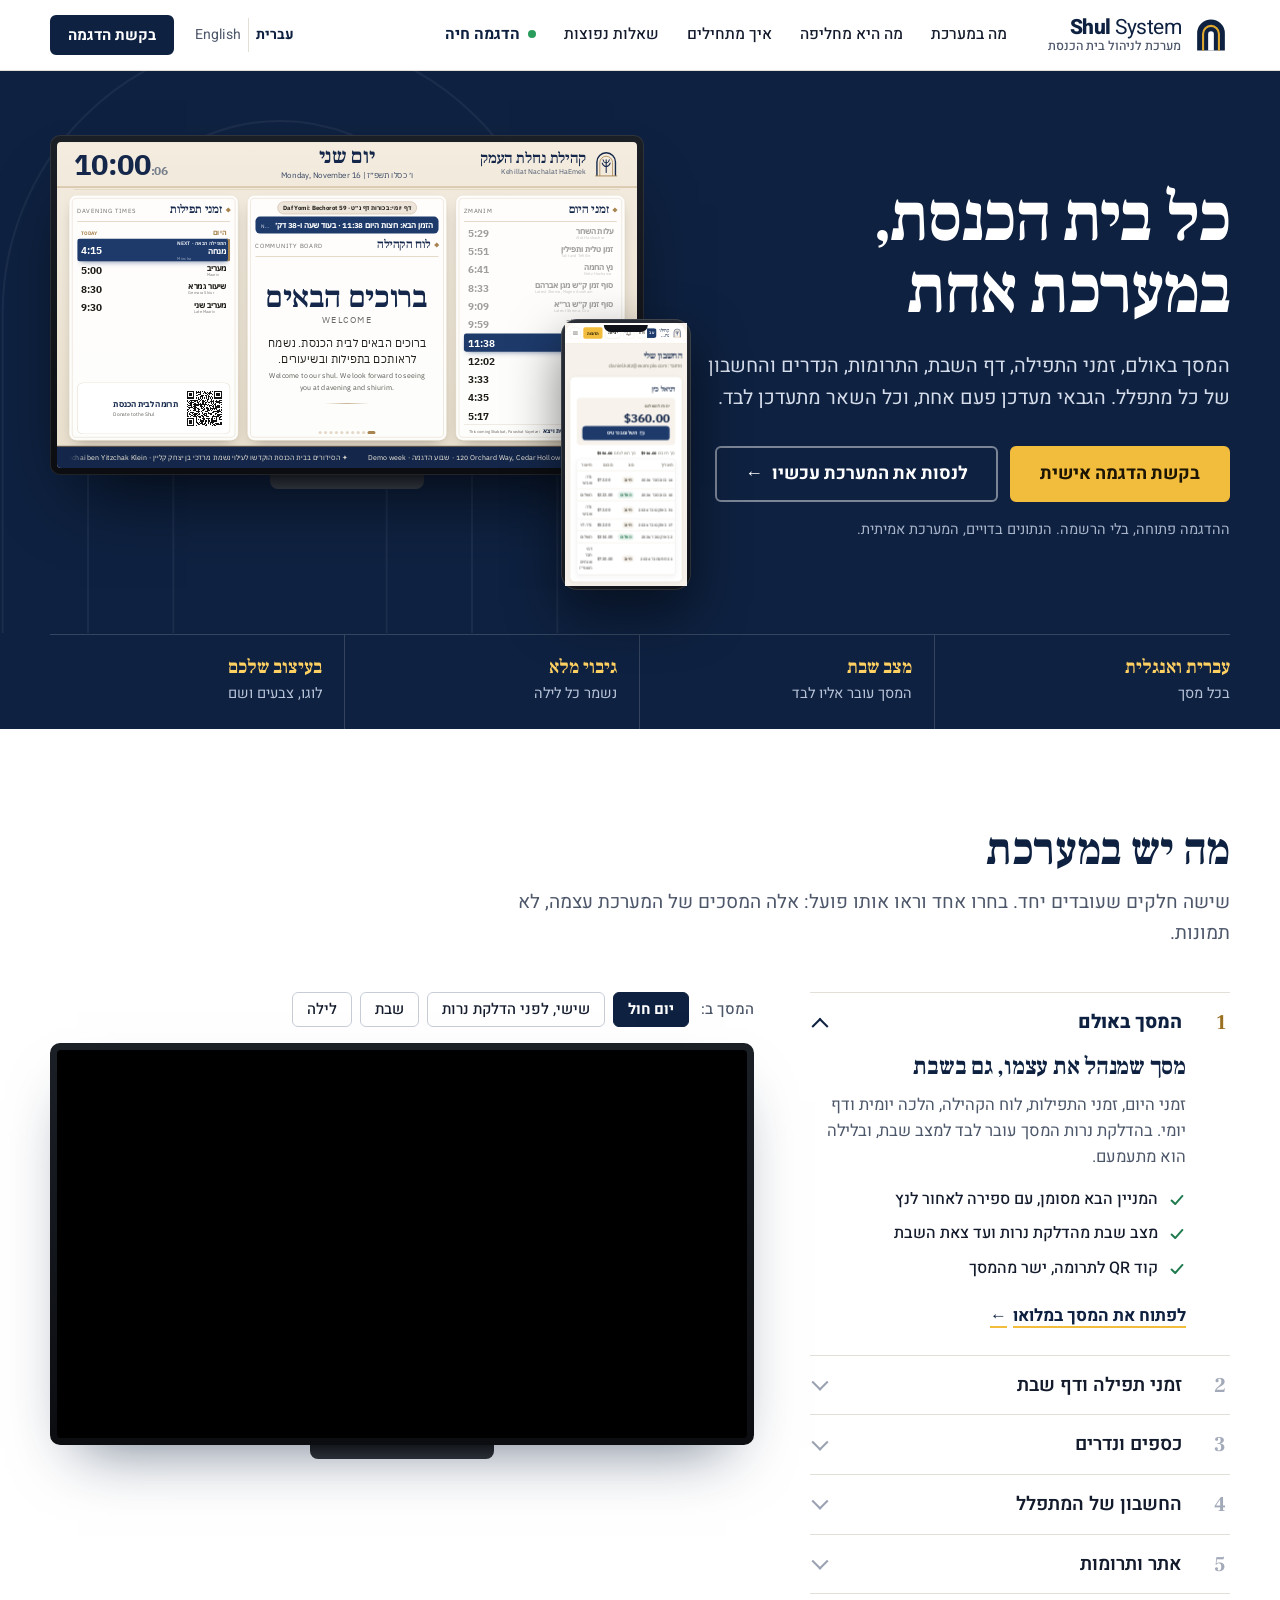
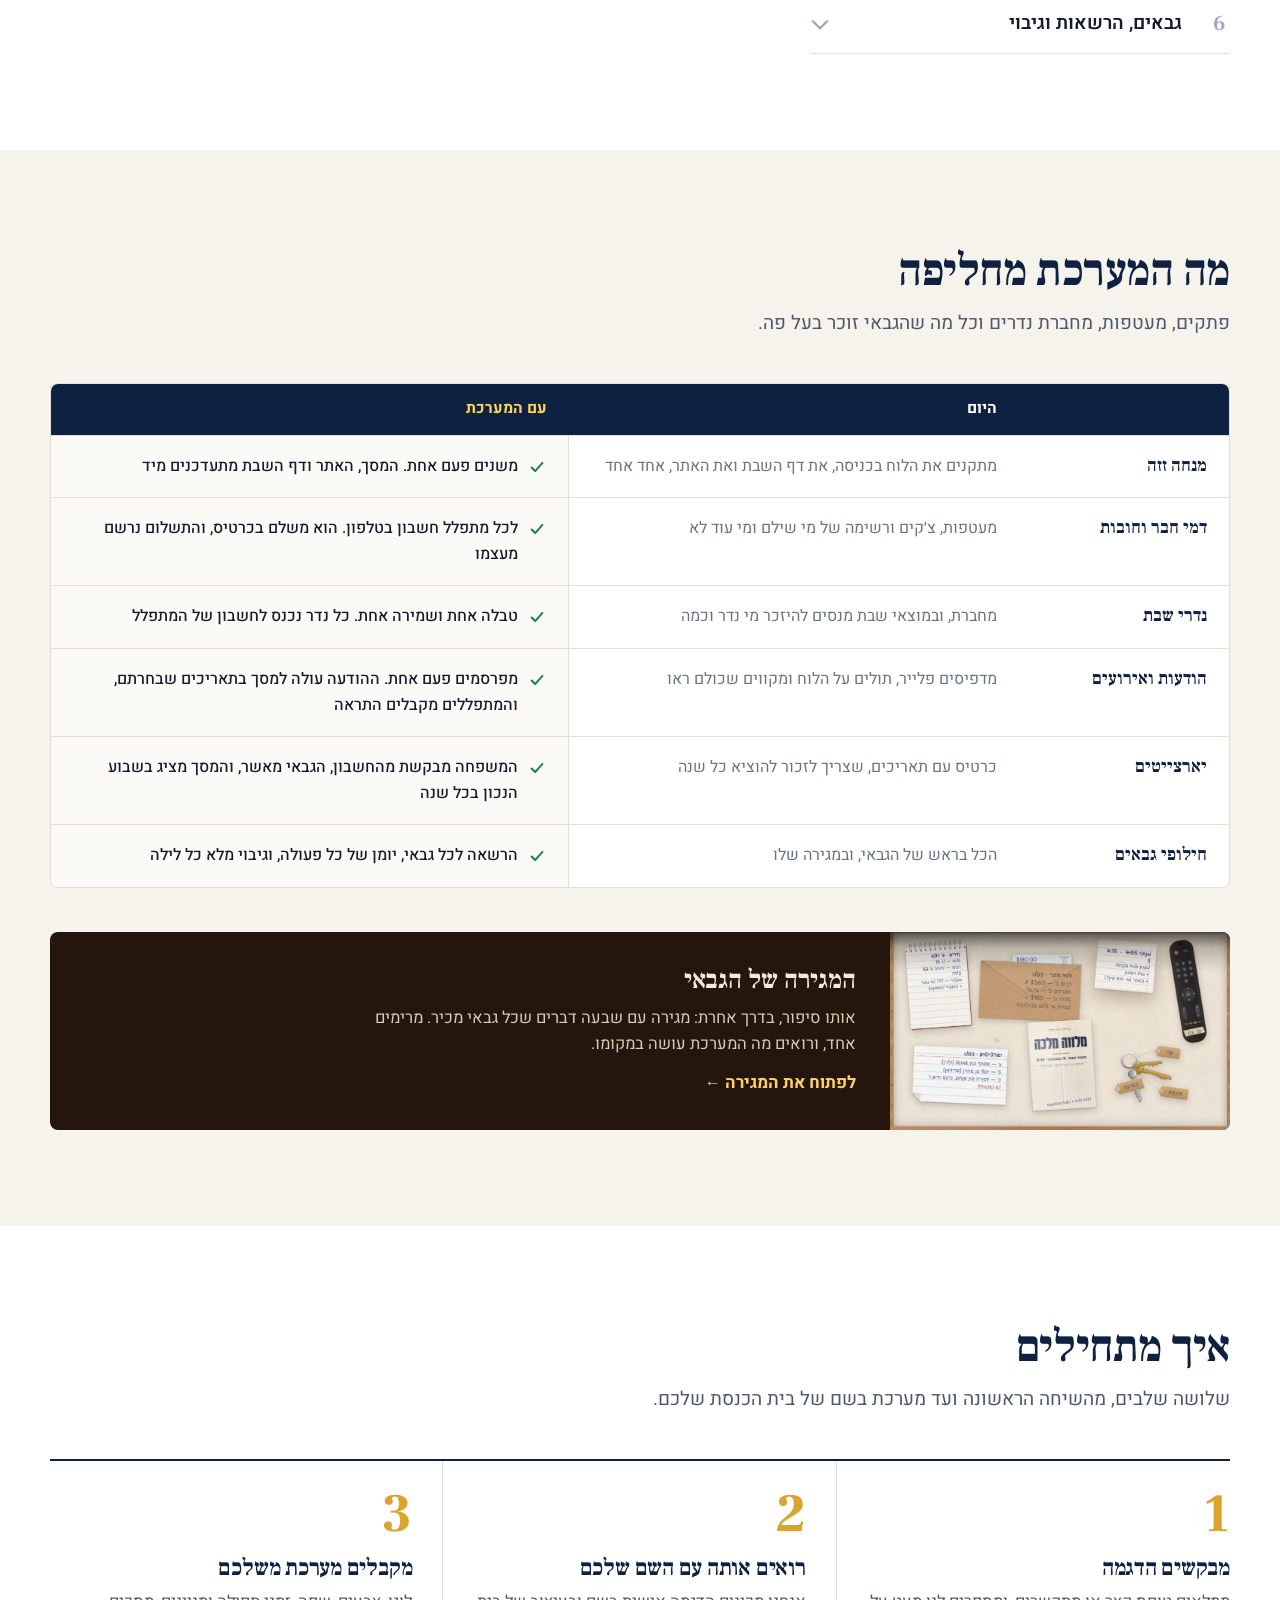
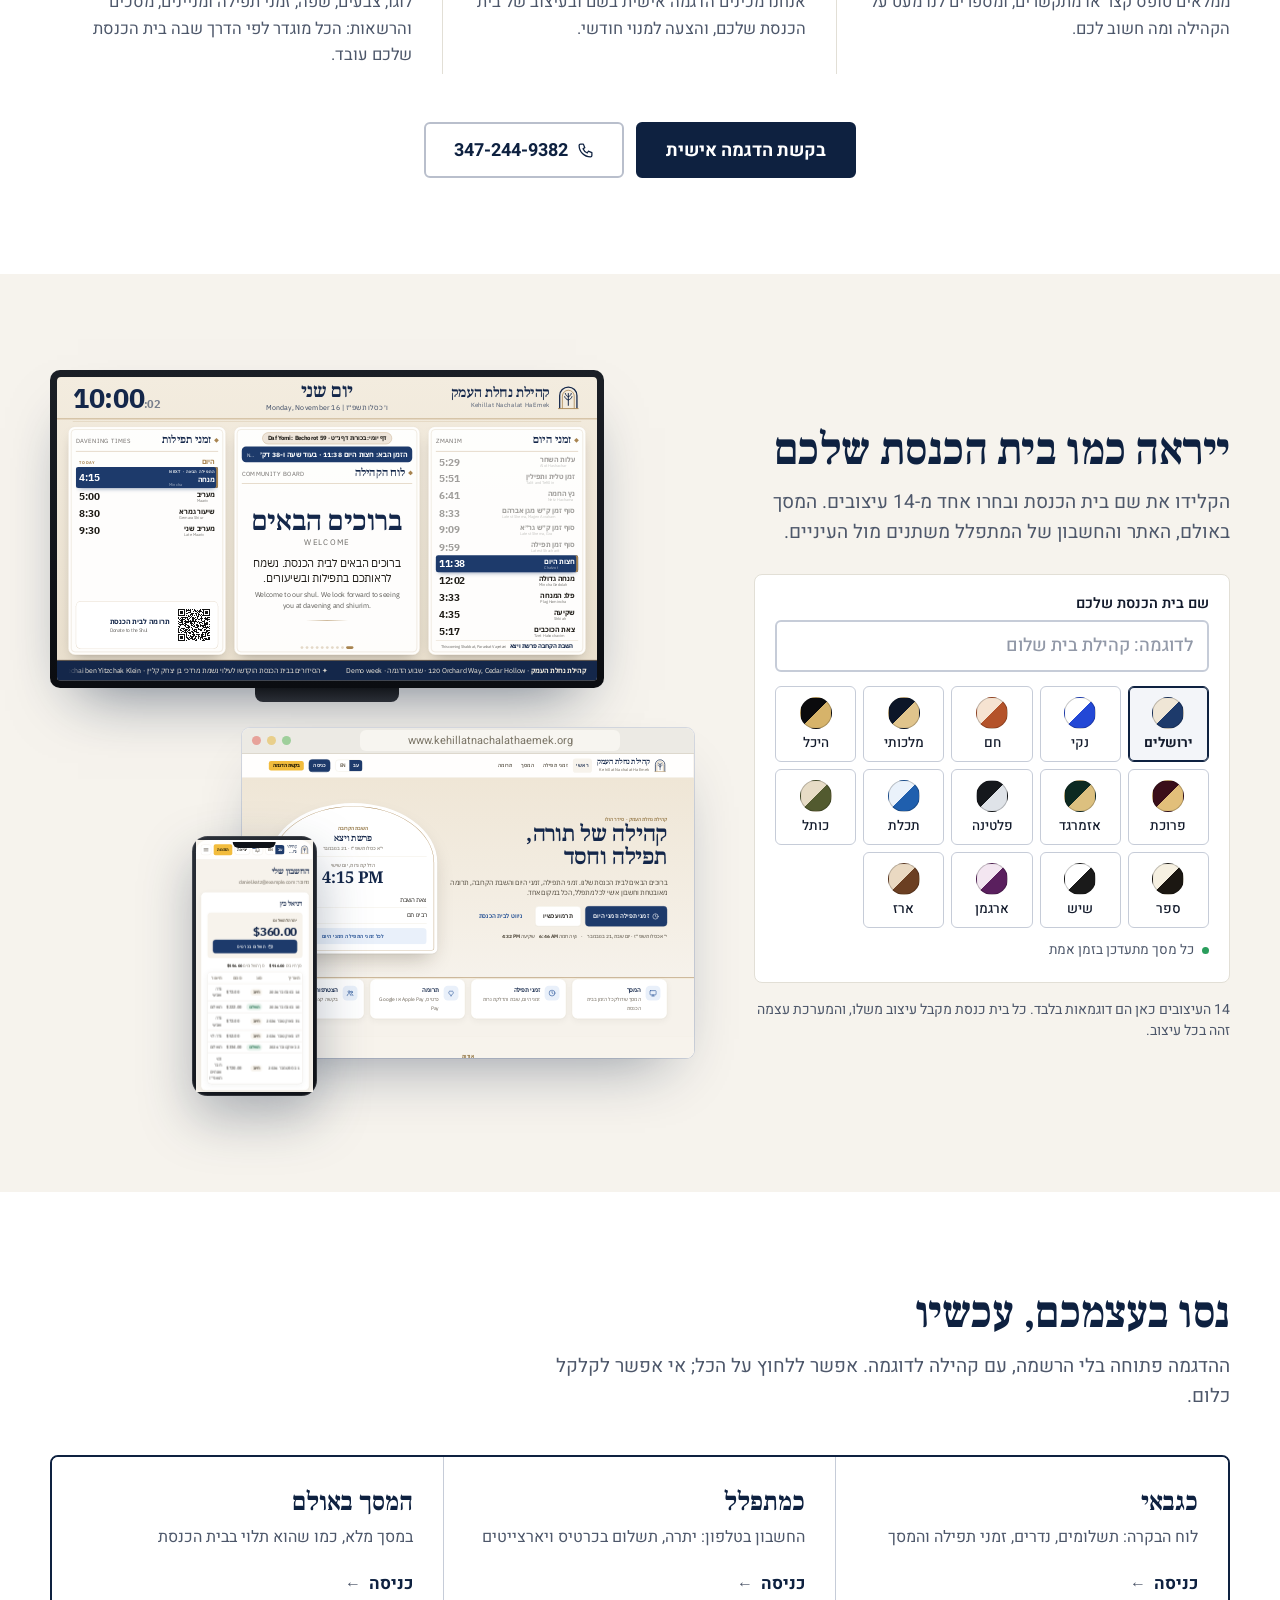
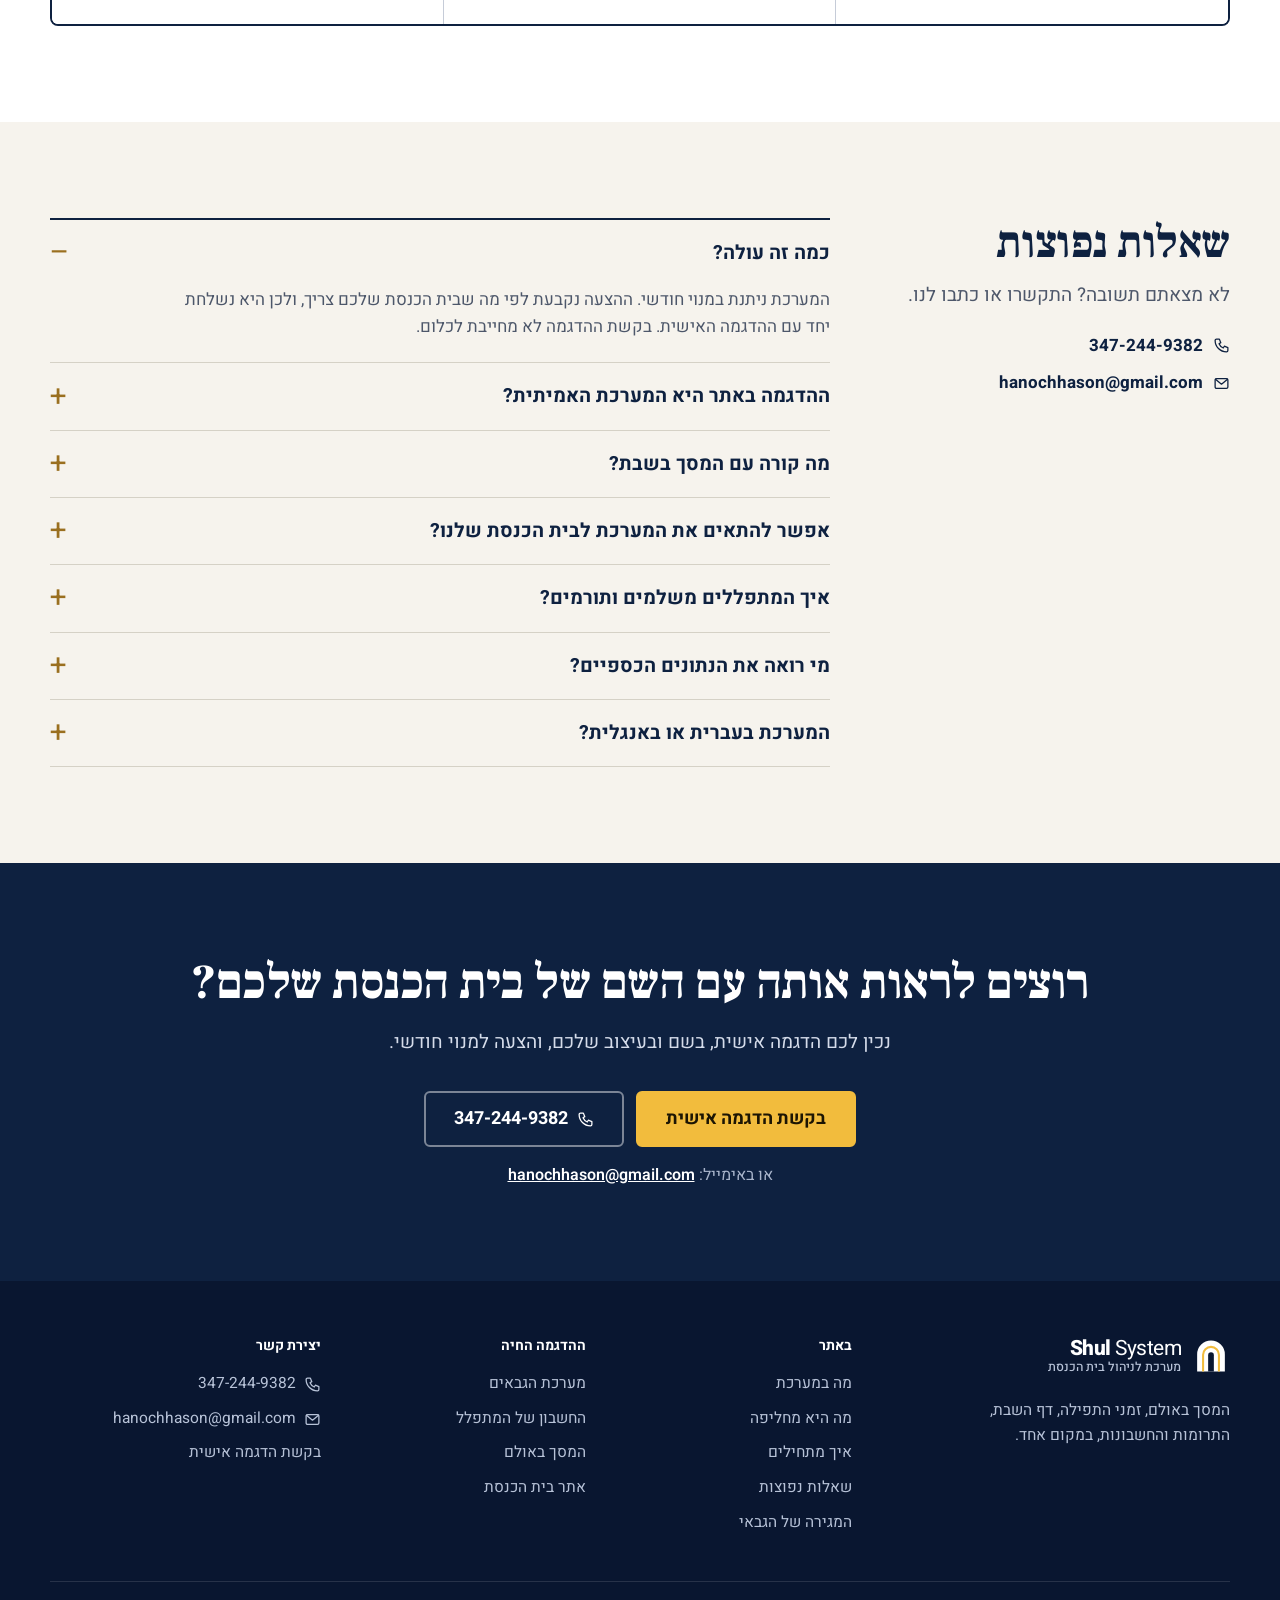
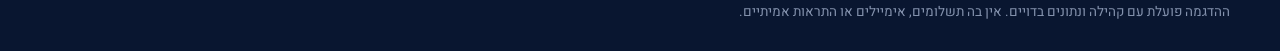
==== commit b1f4fb15: "The notifications panel stays on the phone's screen; no more half-styled pages On a phone the notifi" ====
--- a/index.html
+++ b/index.html
@@ -19,15 +19,15 @@
 <link rel="preconnect" href="https://fonts.googleapis.com">
 <link rel="preconnect" href="https://fonts.gstatic.com" crossorigin>
 <link href="https://fonts.googleapis.com/css2?family=Assistant:wght@300..800&family=Inter:wght@300..800&family=Bellefair&family=Frank+Ruhl+Libre:wght@400..800&family=Heebo:wght@300..800&family=Rubik:wght@400..800&family=IBM+Plex+Sans+Hebrew:wght@300;400;500;600;700&family=Noto+Serif+Hebrew:wght@400..800&family=Secular+One&family=Playpen+Sans+Hebrew:wght@400;600&family=Amatic+SC:wght@700&family=Karantina:wght@400;700&family=David+Libre:wght@400;500;700&family=Suez+One&family=Bona+Nova:wght@400;700&display=swap" rel="stylesheet">
-<link rel="stylesheet" href="css/app.css">
-<link rel="stylesheet" href="css/tv.css">
-<link rel="stylesheet" href="css/experience.css">
-<link rel="stylesheet" href="css/product.css">
-<link rel="stylesheet" href="css/drawer.css">
-<link rel="stylesheet" href="css/paper.css">
-<link rel="stylesheet" href="css/home.css">
-<link rel="stylesheet" href="css/refine.css">
-<link rel="stylesheet" href="css/themes.css">
+<link rel="stylesheet" href="css/app.css?v=31">
+<link rel="stylesheet" href="css/tv.css?v=31">
+<link rel="stylesheet" href="css/experience.css?v=31">
+<link rel="stylesheet" href="css/product.css?v=31">
+<link rel="stylesheet" href="css/drawer.css?v=31">
+<link rel="stylesheet" href="css/paper.css?v=31">
+<link rel="stylesheet" href="css/home.css?v=31">
+<link rel="stylesheet" href="css/refine.css?v=31">
+<link rel="stylesheet" href="css/themes.css?v=31">
 </head>
 <body>
 <div class="topstack">
@@ -39,21 +39,21 @@
 <div class="toasts" id="toasts" aria-live="polite"></div>
 <div class="pushes" id="pushes" aria-live="polite"></div>
 <div class="dock" id="dock" hidden></div>
-<script src="js/core.js"></script>
-<script src="js/seed.js"></script>
-<script src="js/ui.js"></script>
-<script src="js/presenter.js"></script>
-<script src="js/sheet.js"></script>
-<script src="js/vendor/qrcode.js"></script>
-<script src="js/tv.js"></script>
-<script src="js/views-public.js"></script>
-<script src="js/views-member.js"></script>
-<script src="js/views-finance.js"></script>
-<script src="js/views-gabbai.js"></script>
-<script src="js/experience.js"></script>
-<script src="js/sound.js"></script>
-<script src="js/drawer.js"></script>
-<script src="js/home.js"></script>
+<script src="js/core.js?v=31"></script>
+<script src="js/seed.js?v=31"></script>
+<script src="js/ui.js?v=31"></script>
+<script src="js/presenter.js?v=31"></script>
+<script src="js/sheet.js?v=31"></script>
+<script src="js/vendor/qrcode.js?v=31"></script>
+<script src="js/tv.js?v=31"></script>
+<script src="js/views-public.js?v=31"></script>
+<script src="js/views-member.js?v=31"></script>
+<script src="js/views-finance.js?v=31"></script>
+<script src="js/views-gabbai.js?v=31"></script>
+<script src="js/experience.js?v=31"></script>
+<script src="js/sound.js?v=31"></script>
+<script src="js/drawer.js?v=31"></script>
+<script src="js/home.js?v=31"></script>
 <script>SHUL_UI.start();</script>
 </body>
 </html>
--- a/css/tv.css
+++ b/css/tv.css
@@ -239,3 +239,16 @@
 .compact .tv-sbt .en { font-size: 13px; }
 .tv-stage.lang-en .compact .tv-sbt .he { font-size: 13px; }
 .tv-stage.lang-en .compact .tv-sbt .en { font-size: 24px; }
+
+/* English-primary: a long shul name stays inside the head */
+.tv-stage.lang-en .tv-brand .en { font-size: 37px; line-height: 1.04; text-wrap: balance; }
+.tv-stage.lang-en .tv-brand .he { font-size: 20px; line-height: 1.1; }
+.tv-brand > div { min-width: 0; }
+.tv-stage.lang-en .tv-parline .en { font-size: 17px; }
+.tv-stage.lang-en .tv-parline .he { font-size: 11px; }
+.tv-stage.lang-en .compact .tv-sbt .en { font-size: 18.5px; }
+.tv-stage.lang-en .compact .tv-sbt .he { font-size: 11px; }
+.tv-parline, .compact .tv-sbt { justify-content: center; }
+.tv-stage.lang-en .tv-parline .en { font-size: 16px; }
+.tv-stage.lang-en .tv-parline .he { display: none; }
+.tv-stage.lang-en .tv-ch .he { font-size: 17px; letter-spacing: .06em; }
--- a/css/refine.css
+++ b/css/refine.css
@@ -96,3 +96,27 @@
 
 /* numbers and phone numbers never break across lines in a table */
 td bdi, td .num, td.num, td[dir="ltr"] { white-space: nowrap; }
+
+/* the bell's counter reads in every design */
+.icon-btn .dot { background: var(--primary); color: var(--on-primary); }
+
+/* gold as text: a deeper tone of it, so small headings read on stone and white */
+[data-theme="classic"] { --gold-ink: #86662f; --muted: #6c6457; }
+[data-kin="classic"] .eyebrow { color: var(--gold-ink, var(--gold)); }
+[data-theme="warm"] { --gold-ink: var(--accent-ink); --muted: #7a6052; }
+
+/* ---------- phones, in both languages ---------- */
+select[data-k="mid"] { min-width: 136px; }
+.dw-navl { white-space: nowrap; }
+@media (max-width: 520px) {
+  .site-head .brand { flex: 1 1 0; min-width: 0; }
+  .site-head .brand b { max-width: none; font-size: 14.5px; line-height: 1.15; display: -webkit-box; -webkit-line-clamp: 2; -webkit-box-orient: vertical; overflow: hidden; }
+  .site-head .spacer { display: none; }
+  .dw-top nav > .dw-navl { font-size: 13px; padding: 8px 4px; }
+  .dw-top { gap: 8px; }
+}
+
+/* the notifications panel on a phone: the width of the screen, never off its edge */
+@media (max-width: 760px) {
+  .bellpop { position: fixed; top: 70px; left: 10px; right: 10px; inset-inline-end: 10px; width: auto; max-height: calc(100dvh - 96px); overflow: auto; }
+}
--- a/css/themes.css
+++ b/css/themes.css
@@ -235,7 +235,7 @@
   --surface-2: #e9f1fa;
   --ink: #10233b;
   --ink-soft: #34495f;
-  --muted: #6a7d92;
+  --muted: #566a80;
   --line: #d9e5f0;
   --primary: #1f5fae;
   --primary-hover: #2c70c2;
@@ -247,7 +247,7 @@
   --gold: #9aa7b6;
   --gold-soft: #eef2f6;
   --ok: #2f7a5a; --ok-soft: #e5f2eb;
-  --warn: #96661a; --warn-soft: #faf0dc;
+  --warn: #86590f; --warn-soft: #faf0dc;
   --bad: #a3442b; --bad-soft: #f8e7e1;
   --shadow: 0 1px 2px rgba(18, 58, 110, .06), 0 8px 24px rgba(18, 58, 110, .07);
   --tv-font-head: "David Libre", "Frank Ruhl Libre", Georgia, serif;
@@ -288,7 +288,7 @@
   --surface-2: #eee4d1;
   --ink: #2a251c;
   --ink-soft: #524a3c;
-  --muted: #857a66;
+  --muted: #6a604e;
   --line: #e0d4bd;
   --primary: #525a2f;
   --primary-hover: #646d3b;
@@ -300,7 +300,7 @@
   --gold: #a9843f;
   --gold-soft: #f0e6ce;
   --ok: #2f7a5a; --ok-soft: #e5f2eb;
-  --warn: #96661a; --warn-soft: #faf0dc;
+  --warn: #86590f; --warn-soft: #faf0dc;
   --bad: #a3442b; --bad-soft: #f8e7e1;
   --shadow: 0 1px 2px rgba(60, 45, 15, .07), 0 8px 22px rgba(60, 45, 15, .08);
   --tv-font-head: "Frank Ruhl Libre", "Noto Serif Hebrew", Georgia, serif;
@@ -341,7 +341,7 @@
   --surface-2: #f0e8d5;
   --ink: #1b1712;
   --ink-soft: #3d362b;
-  --muted: #766b59;
+  --muted: #675d4c;
   --line: #e2d7bf;
   --primary: #1b1712;
   --primary-hover: #3a3228;
@@ -353,7 +353,7 @@
   --gold: #8c2f23;
   --gold-soft: #f4e3dc;
   --ok: #2f7a5a; --ok-soft: #e5f2eb;
-  --warn: #96661a; --warn-soft: #faf0dc;
+  --warn: #86590f; --warn-soft: #faf0dc;
   --bad: #a3442b; --bad-soft: #f8e7e1;
   --shadow: 0 1px 0 rgba(27, 23, 18, .06), 0 8px 20px rgba(60, 45, 15, .07);
   --tv-font-head: "Frank Ruhl Libre", "David Libre", Georgia, serif;
@@ -394,7 +394,7 @@
   --surface-2: #f0efeb;
   --ink: #1a1a1a;
   --ink-soft: #444444;
-  --muted: #7d7b76;
+  --muted: #696762;
   --line: #e4e2dd;
   --primary: #1a1a1a;
   --primary-hover: #383838;
@@ -406,7 +406,7 @@
   --gold: #b8975a;
   --gold-soft: #f5efe2;
   --ok: #2f7a5a; --ok-soft: #e5f2eb;
-  --warn: #96661a; --warn-soft: #faf0dc;
+  --warn: #86590f; --warn-soft: #faf0dc;
   --bad: #a3442b; --bad-soft: #f8e7e1;
   --shadow: 0 1px 2px rgba(0, 0, 0, .04), 0 10px 30px rgba(0, 0, 0, .05);
   --tv-font-head: "Bona Nova", "Frank Ruhl Libre", Georgia, serif;
@@ -447,7 +447,7 @@
   --surface-2: #f5ecf2;
   --ink: #241726;
   --ink-soft: #4a3a4d;
-  --muted: #84748a;
+  --muted: #72627a;
   --line: #ebdfe6;
   --primary: #5a1f5e;
   --primary-hover: #702a75;
@@ -459,7 +459,7 @@
   --gold: #b8935a;
   --gold-soft: #f6eedd;
   --ok: #2f7a5a; --ok-soft: #e5f2eb;
-  --warn: #96661a; --warn-soft: #faf0dc;
+  --warn: #86590f; --warn-soft: #faf0dc;
   --bad: #a3442b; --bad-soft: #f8e7e1;
   --shadow: 0 2px 6px rgba(67, 21, 74, .05), 0 12px 28px rgba(67, 21, 74, .08);
   --tv-font-head: "Suez One", "Frank Ruhl Libre", Georgia, serif;
@@ -500,7 +500,7 @@
   --surface-2: #efe3d2;
   --ink: #2b1e14;
   --ink-soft: #51402f;
-  --muted: #8a7662;
+  --muted: #735f4c;
   --line: #e6d8c4;
   --primary: #6b3f22;
   --primary-hover: #80502d;
@@ -512,7 +512,7 @@
   --gold: #b98a4a;
   --gold-soft: #f5e9d6;
   --ok: #2f7a5a; --ok-soft: #e5f2eb;
-  --warn: #96661a; --warn-soft: #faf0dc;
+  --warn: #86590f; --warn-soft: #faf0dc;
   --bad: #a3442b; --bad-soft: #f8e7e1;
   --shadow: 0 1px 2px rgba(74, 42, 20, .07), 0 10px 26px rgba(74, 42, 20, .09);
   --tv-font-head: "Bona Nova", "Frank Ruhl Libre", Georgia, serif;
@@ -592,3 +592,9 @@
 [data-theme="erez"] .tv-head { border-bottom: 3px solid var(--gold); box-shadow: 0 10px 22px -10px rgba(40, 22, 10, .55); }
 [data-theme="erez"] .tv-head::after { display: none; }
 [data-theme="erez"] .tv-brand svg { color: #f6ead6; }
+
+/* ---------- legibility, checked on every screen ---------- */
+/* in the light designs of the collection, small headings take the darker accent: silver, bronze
+   and gold are for rules and frames, and are too pale to read as text */
+[data-theme="techelet"] .eyebrow, [data-theme="techelet"] p.display, [data-theme="kotel"] .eyebrow, [data-theme="kotel"] p.display, [data-theme="sefer"] .eyebrow, [data-theme="sefer"] p.display, [data-theme="marble"] .eyebrow, [data-theme="marble"] p.display, [data-theme="argaman"] .eyebrow, [data-theme="argaman"] p.display, [data-theme="erez"] .eyebrow, [data-theme="erez"] p.display { color: var(--accent-ink); }
+[data-theme="techelet"], [data-theme="kotel"], [data-theme="sefer"], [data-theme="marble"], [data-theme="argaman"], [data-theme="erez"] { --gold-ink: var(--accent-ink); }
